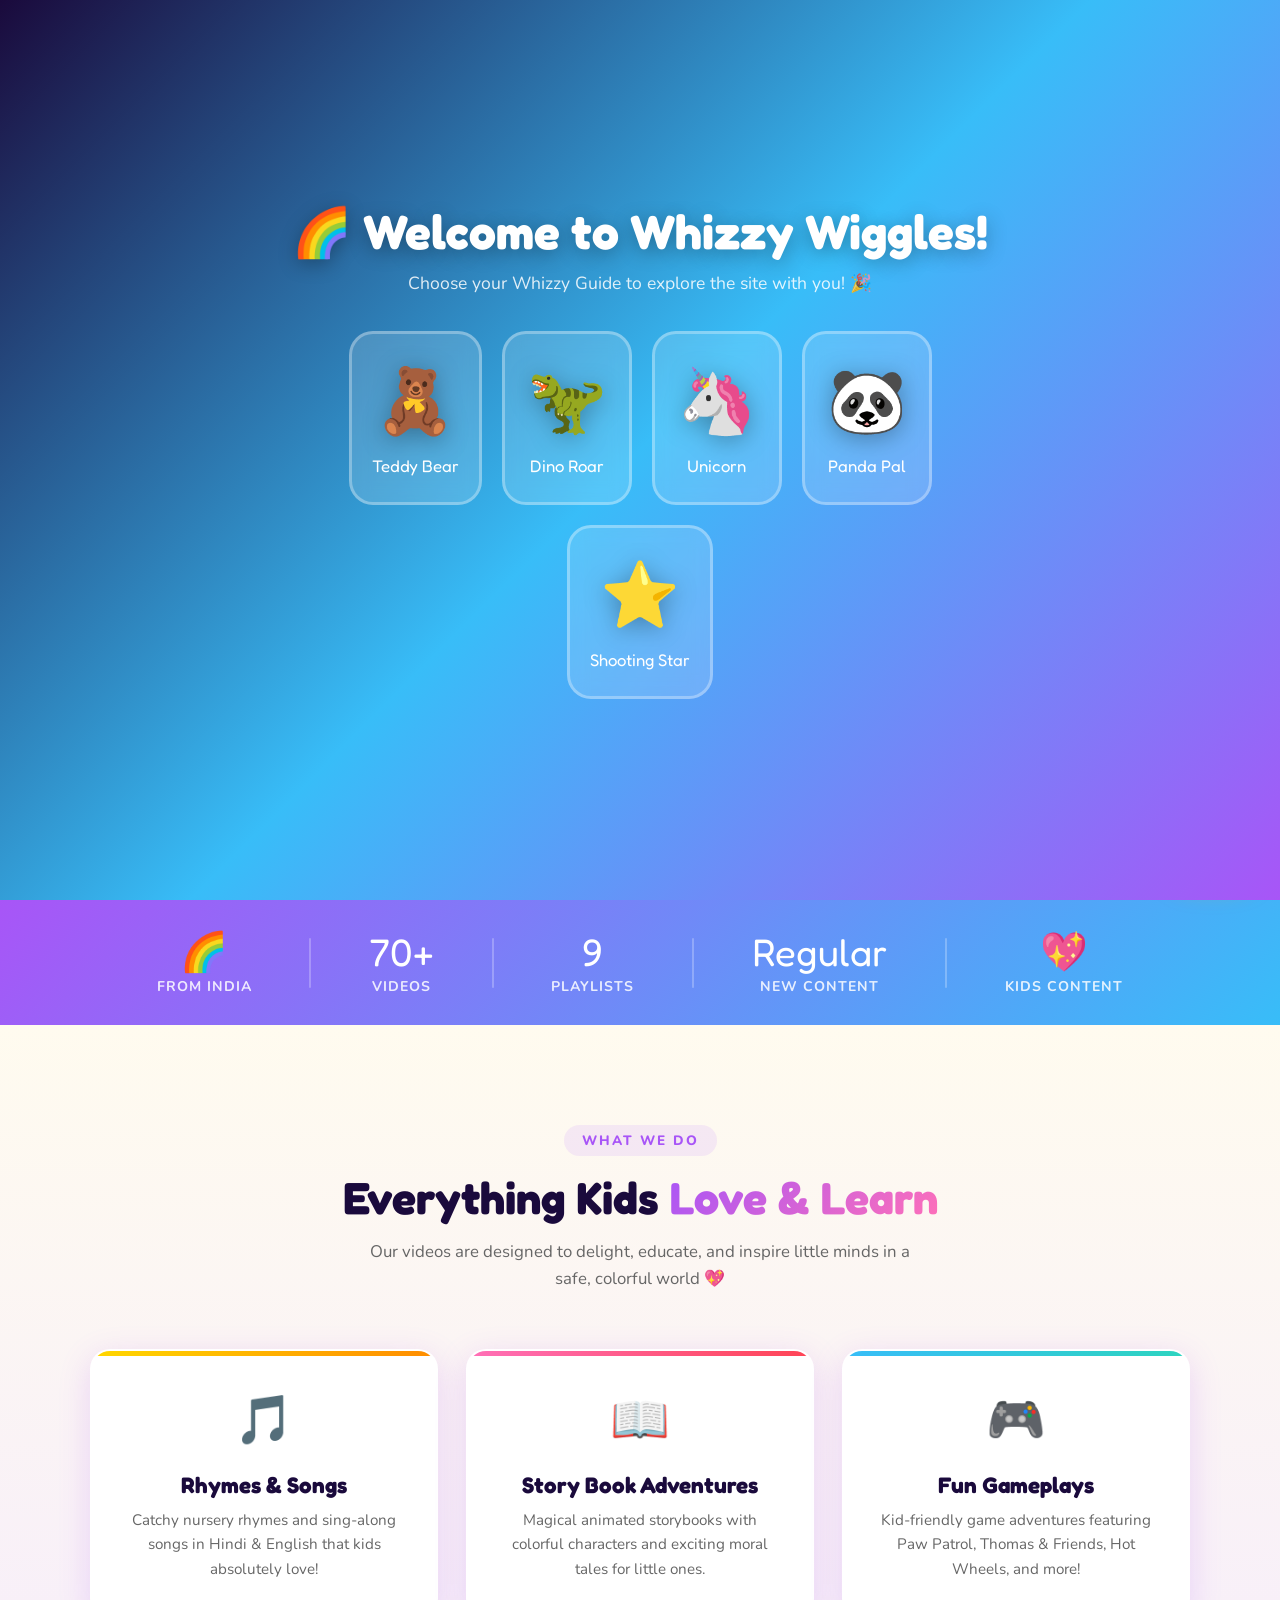
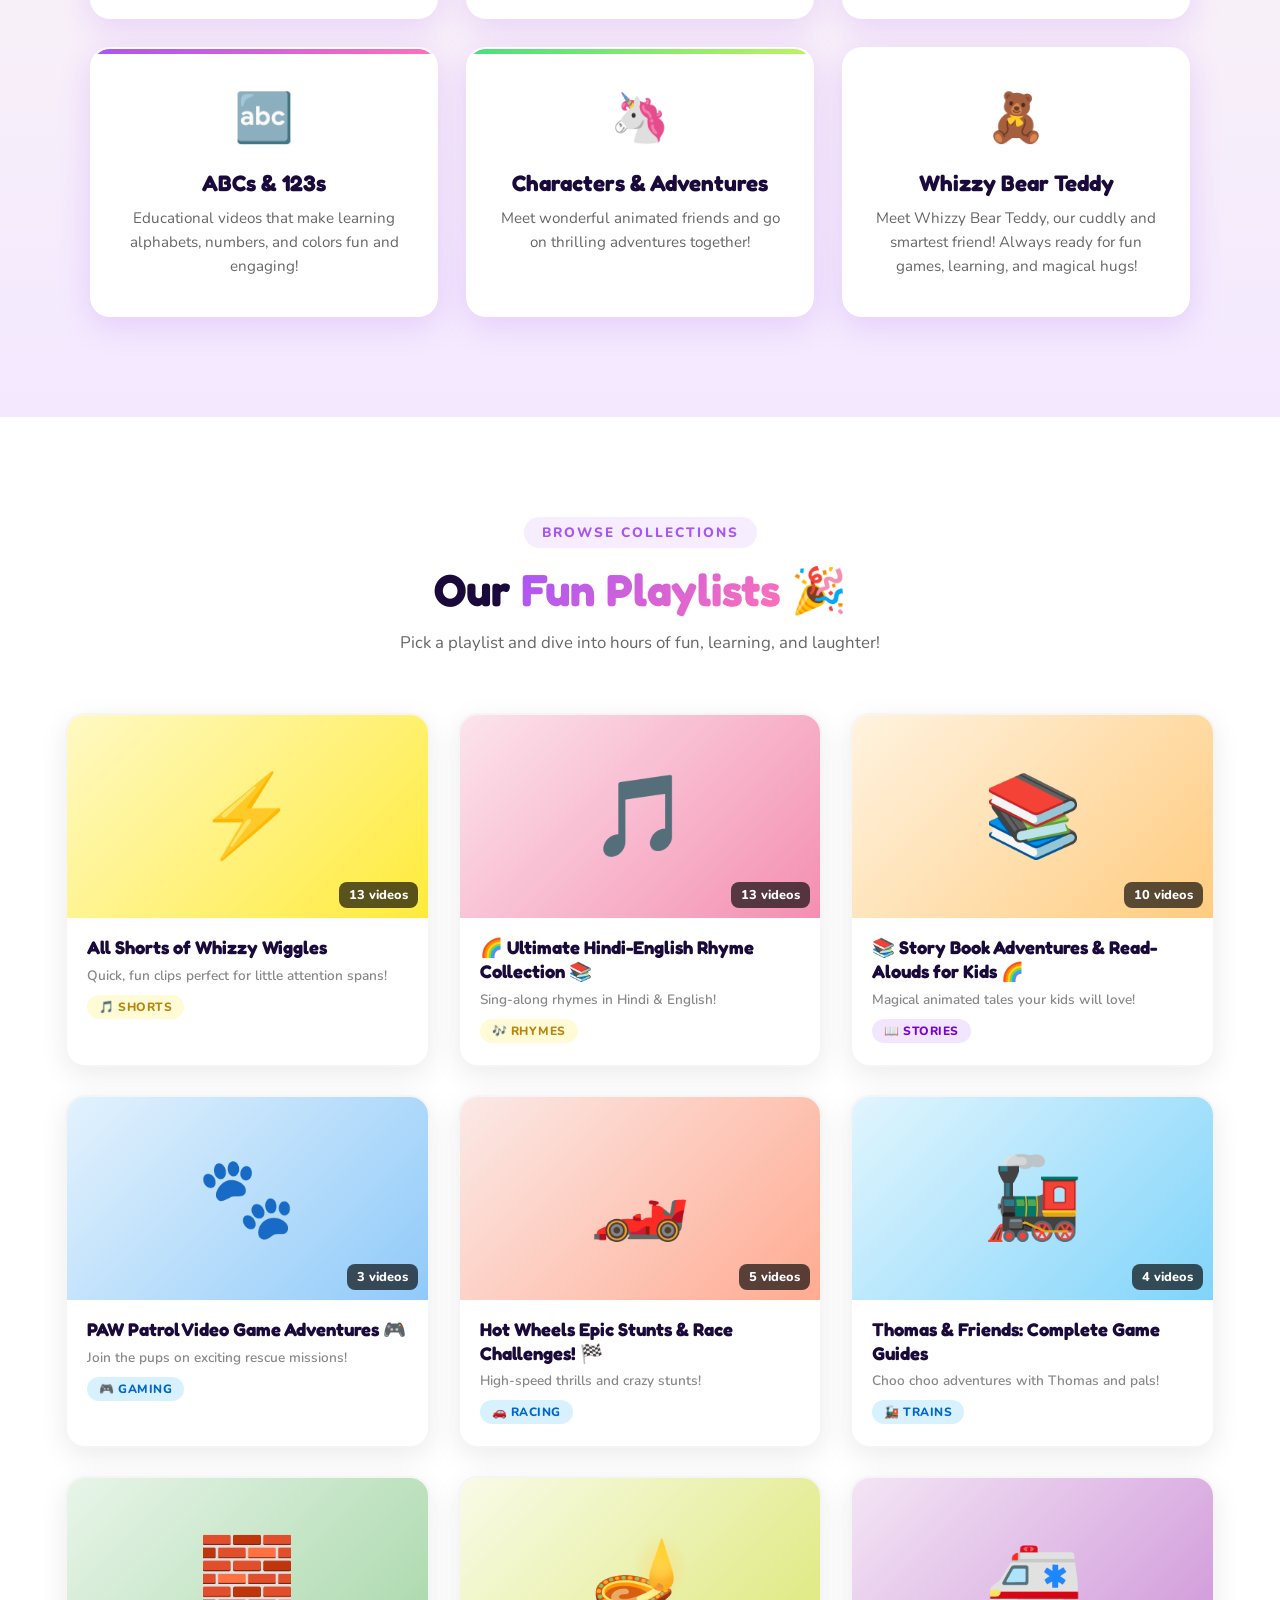
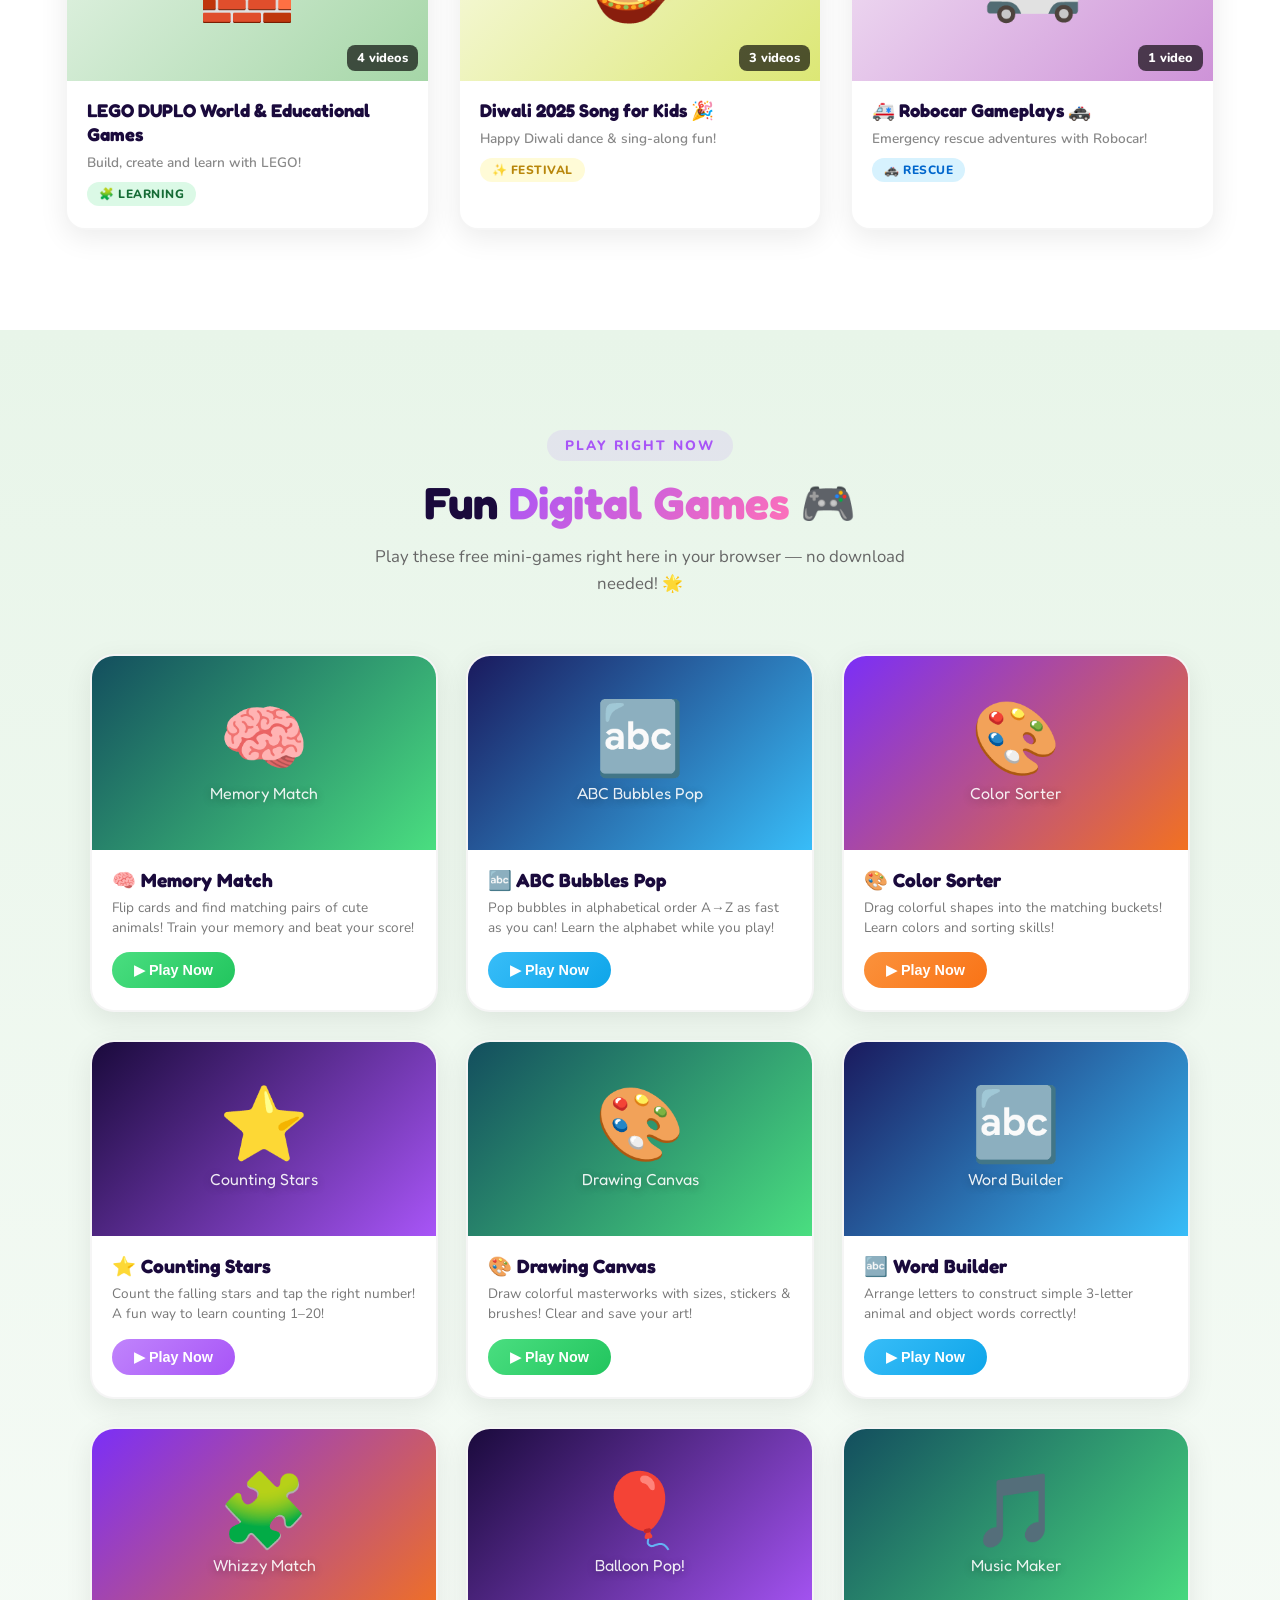
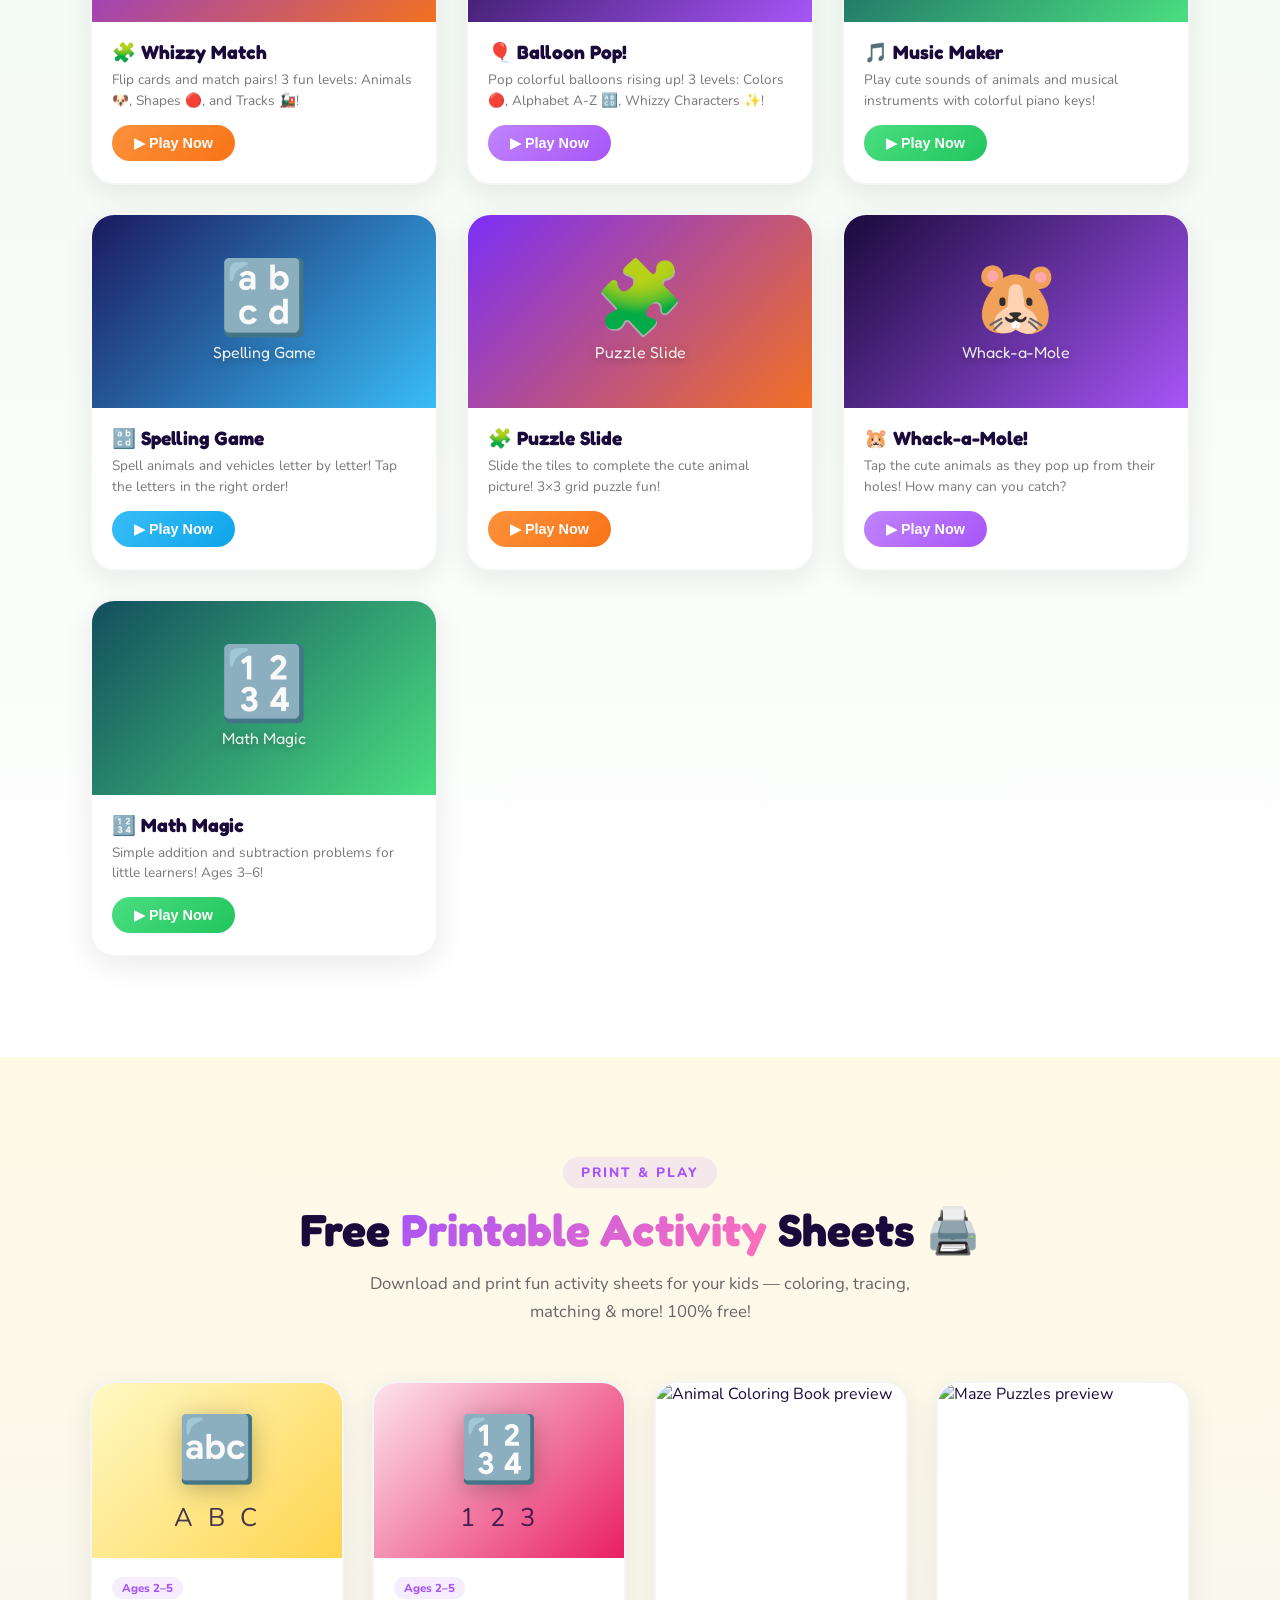
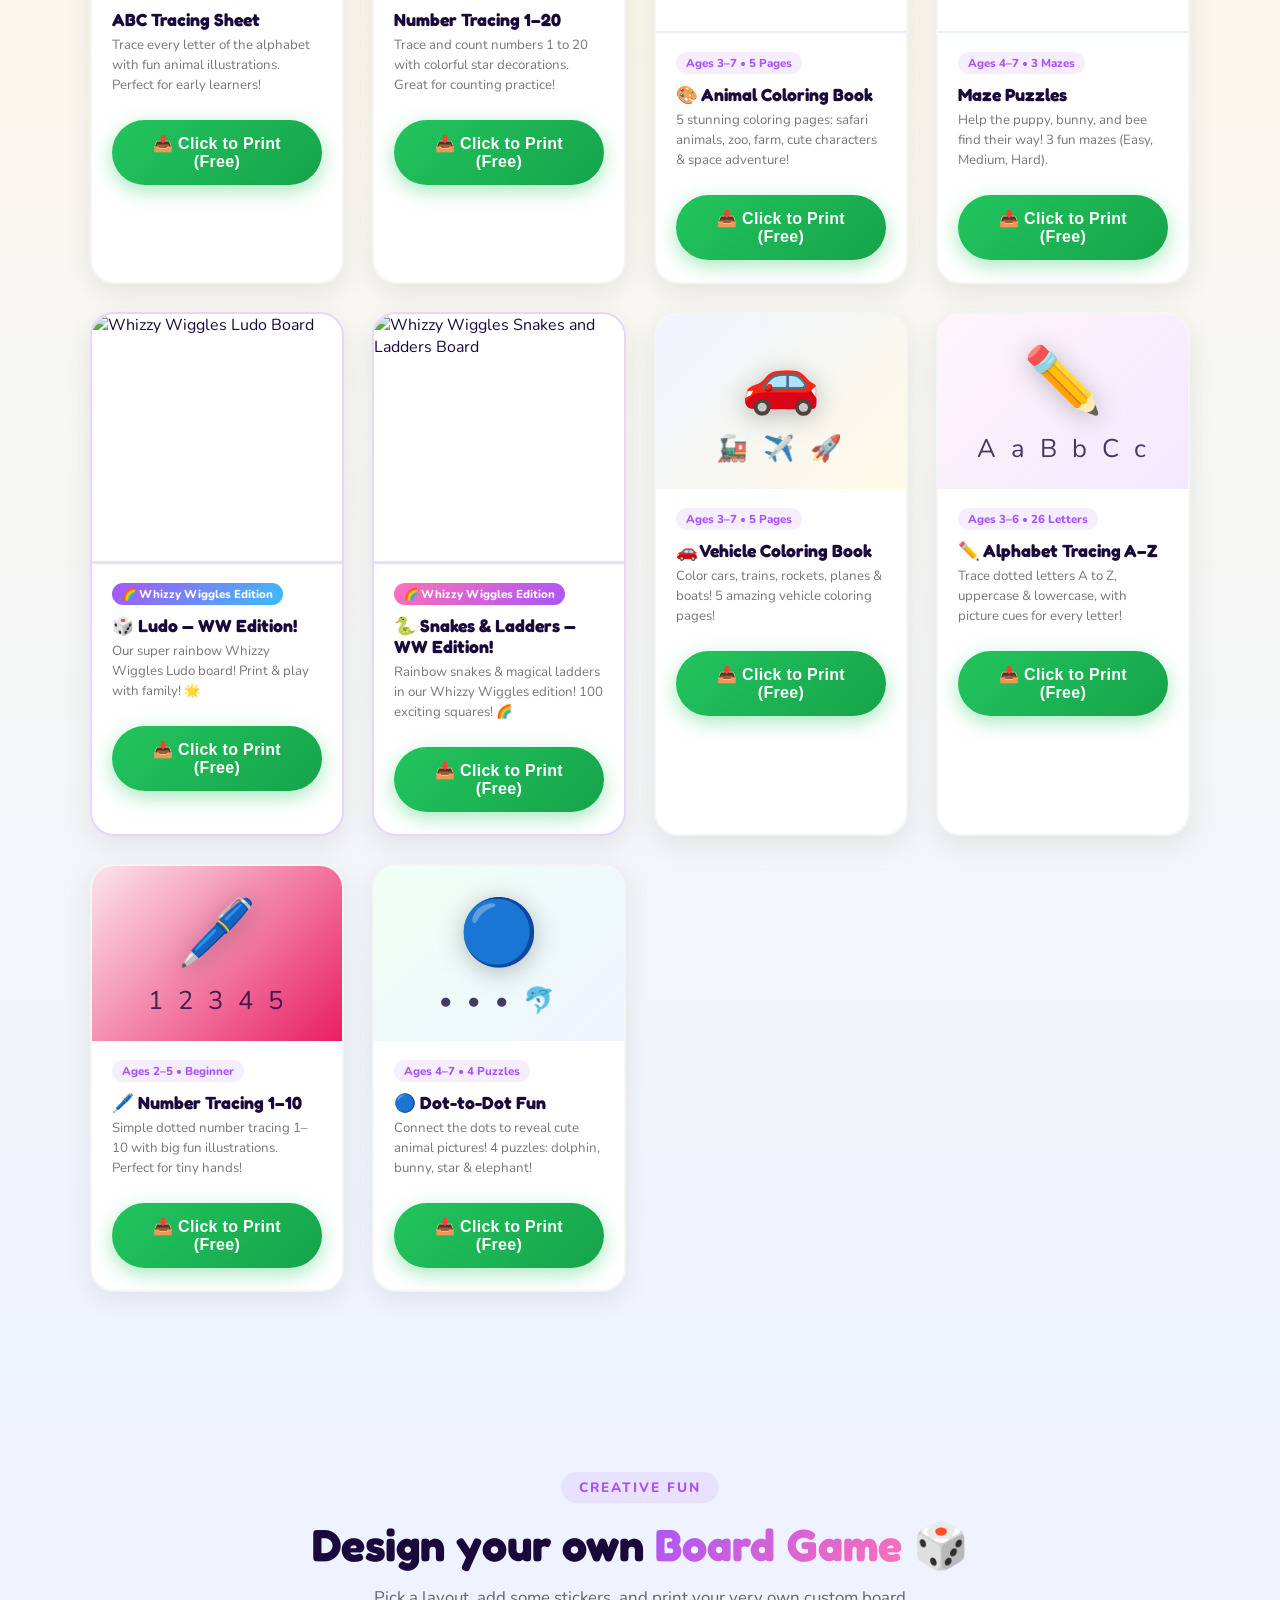
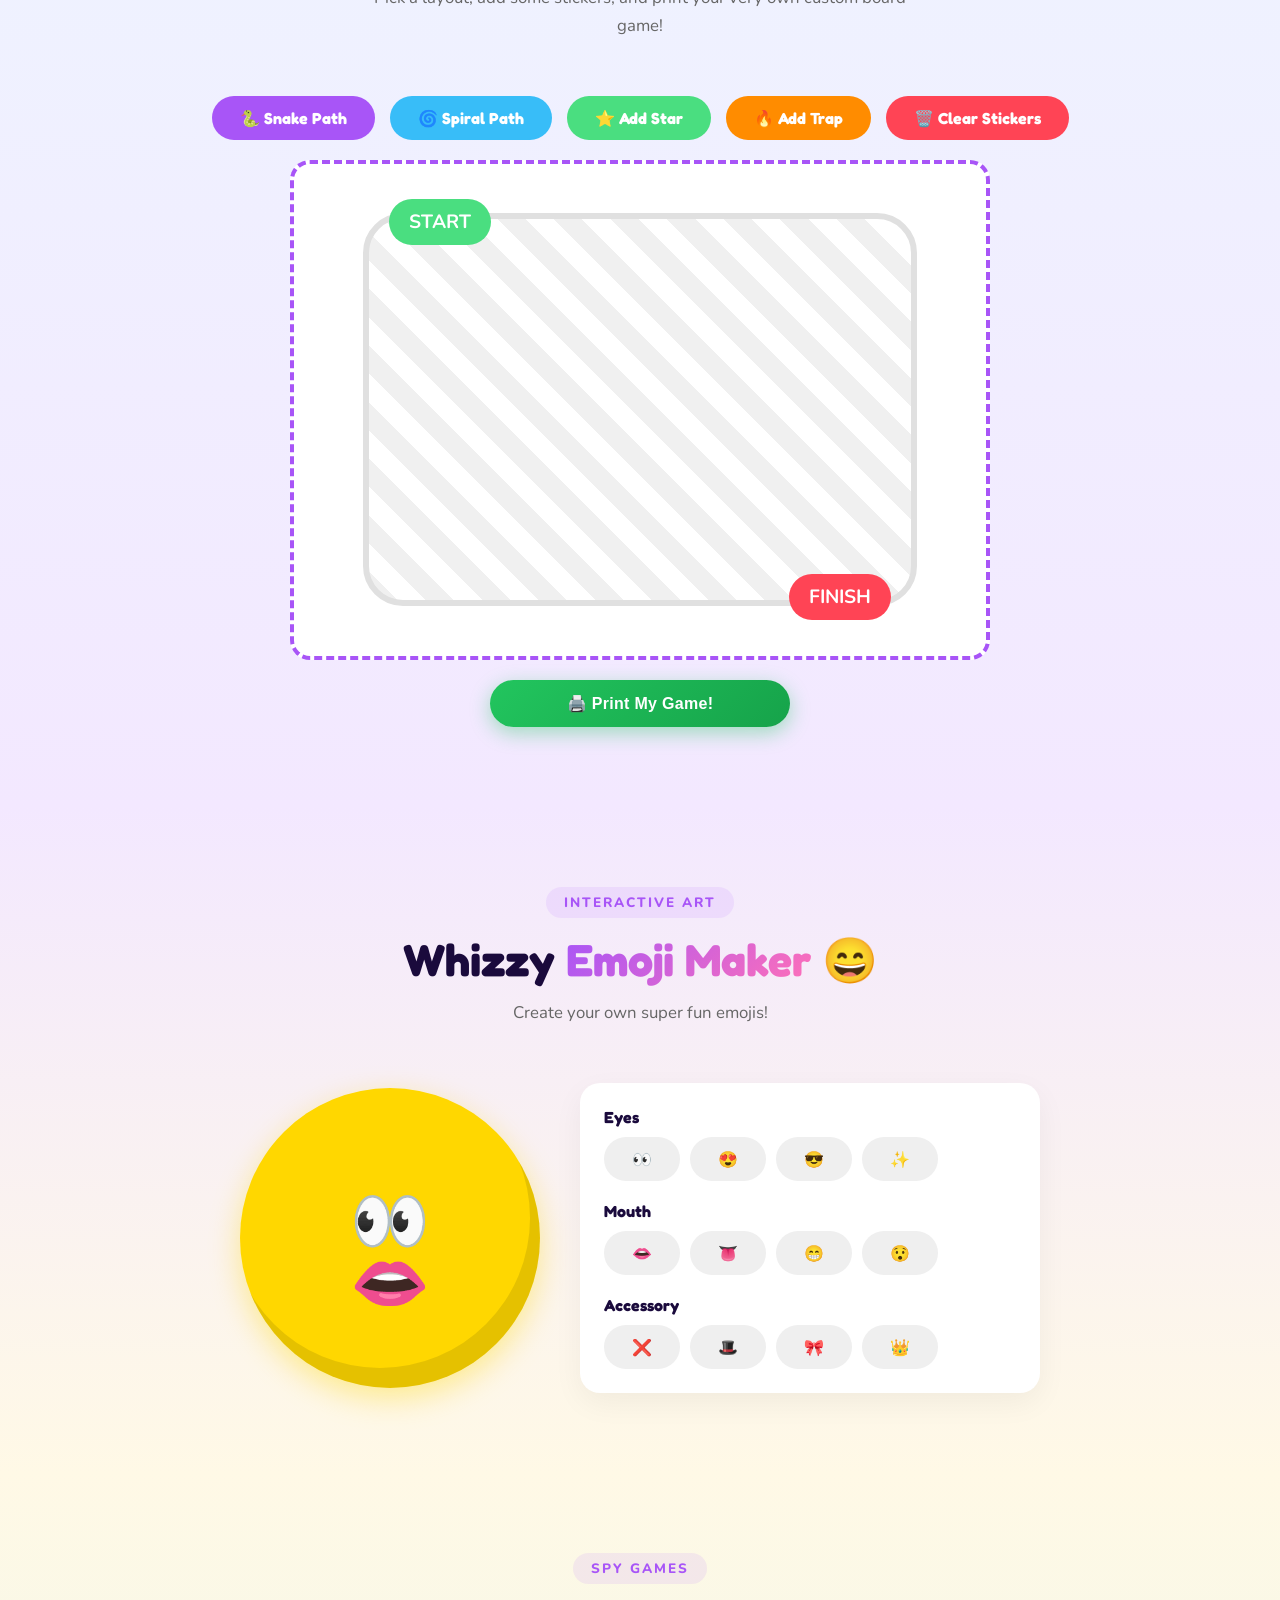
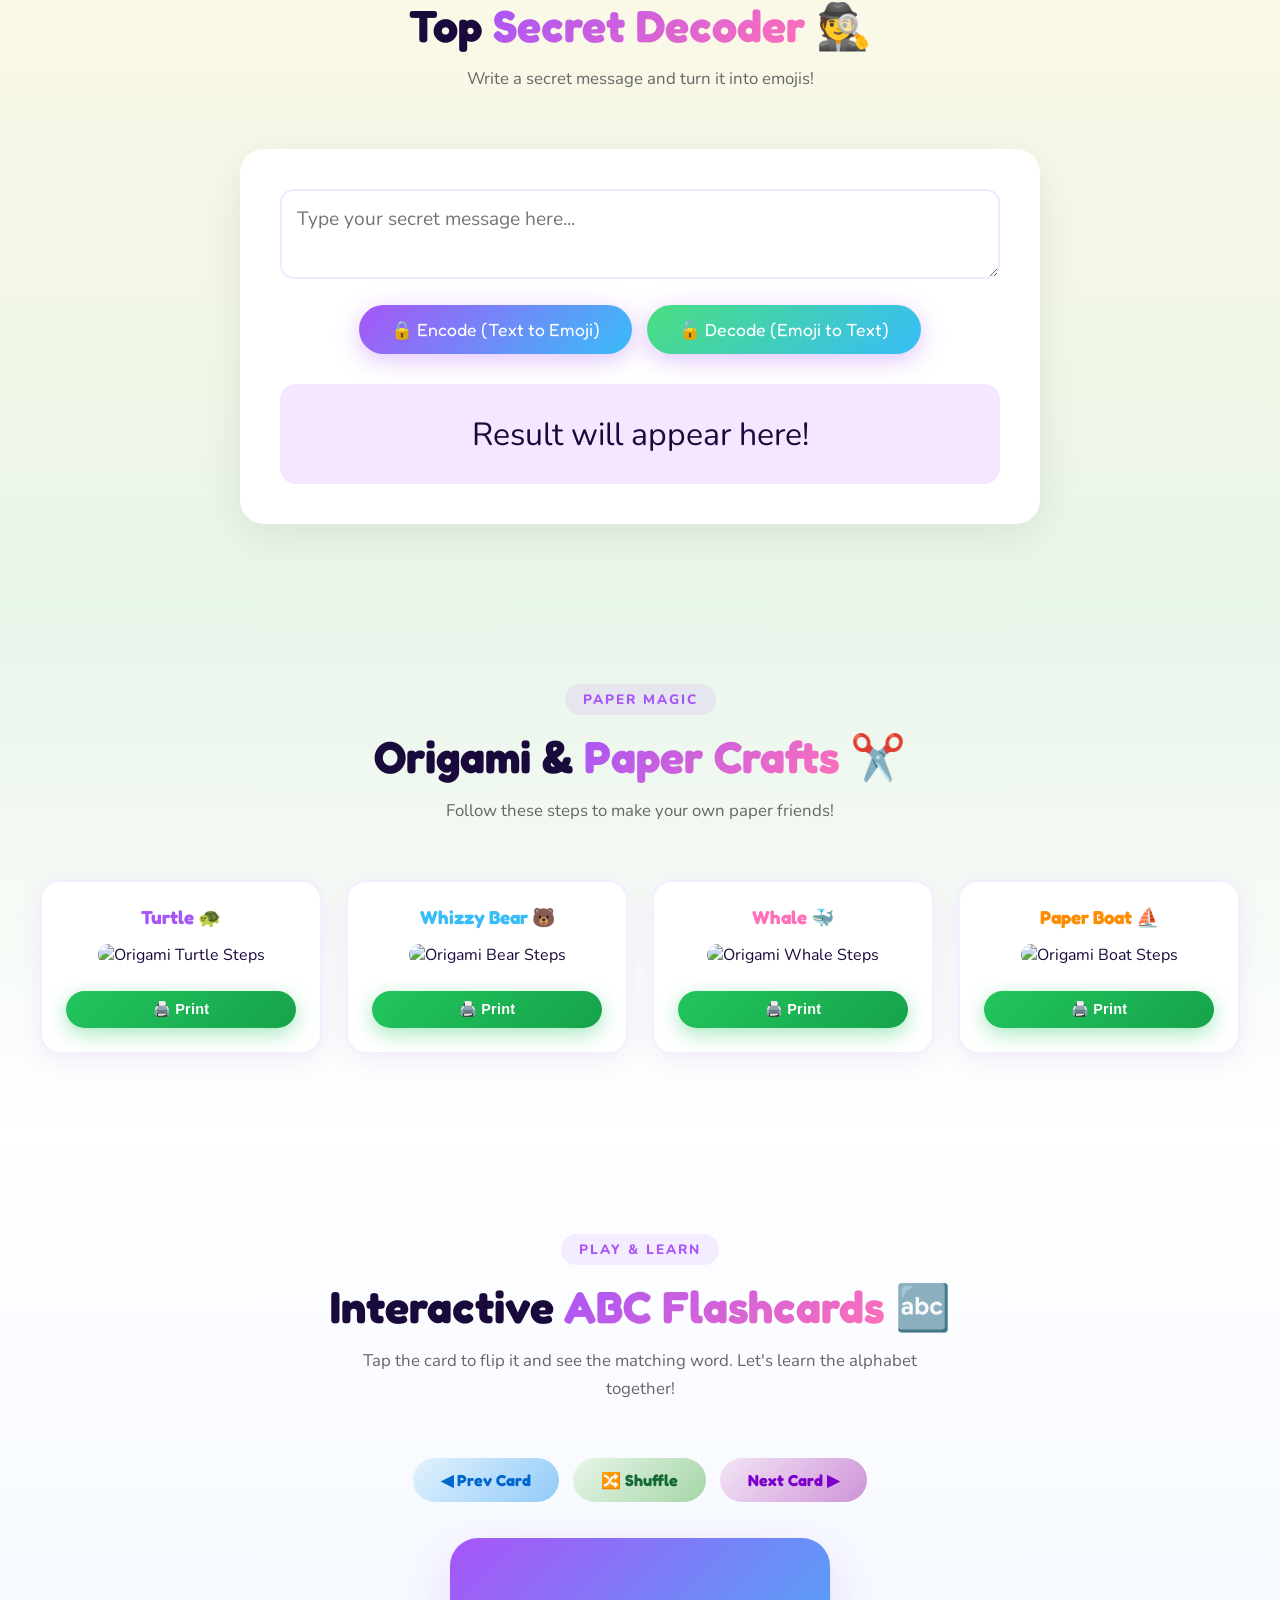
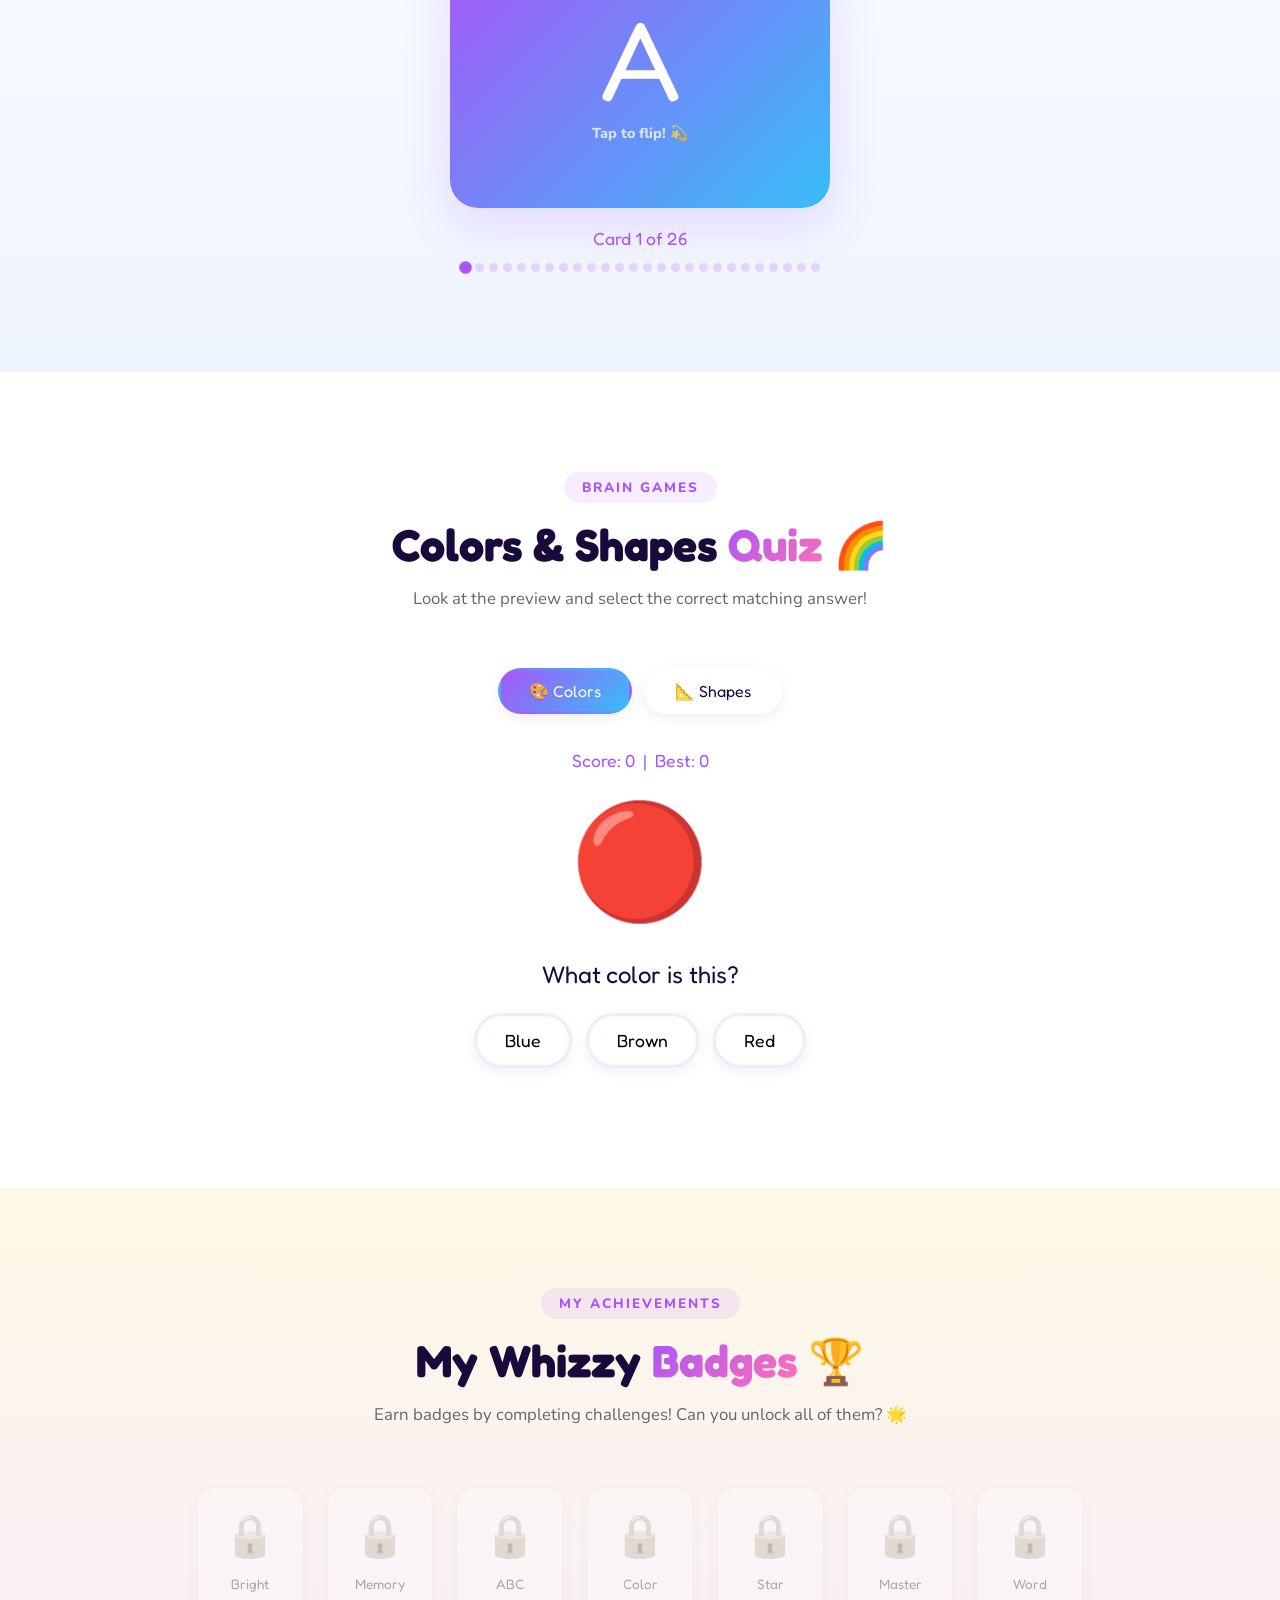
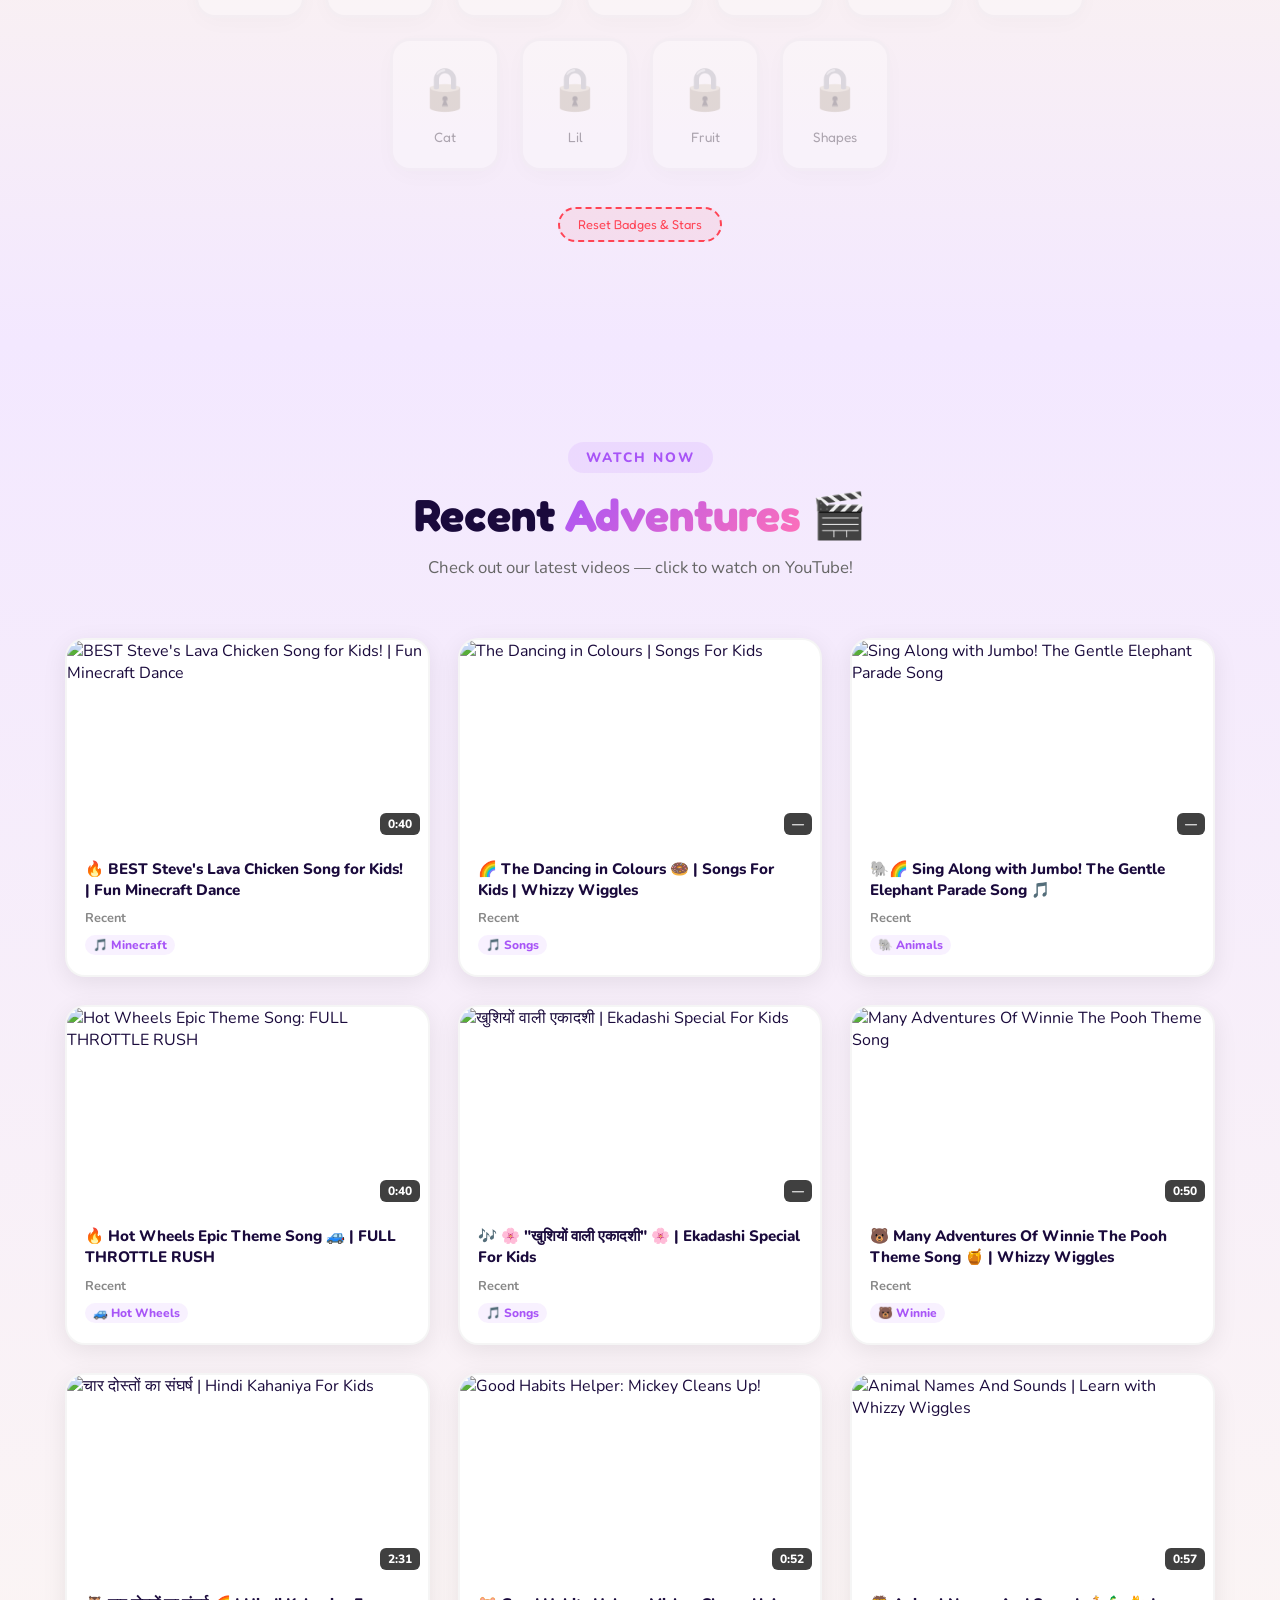
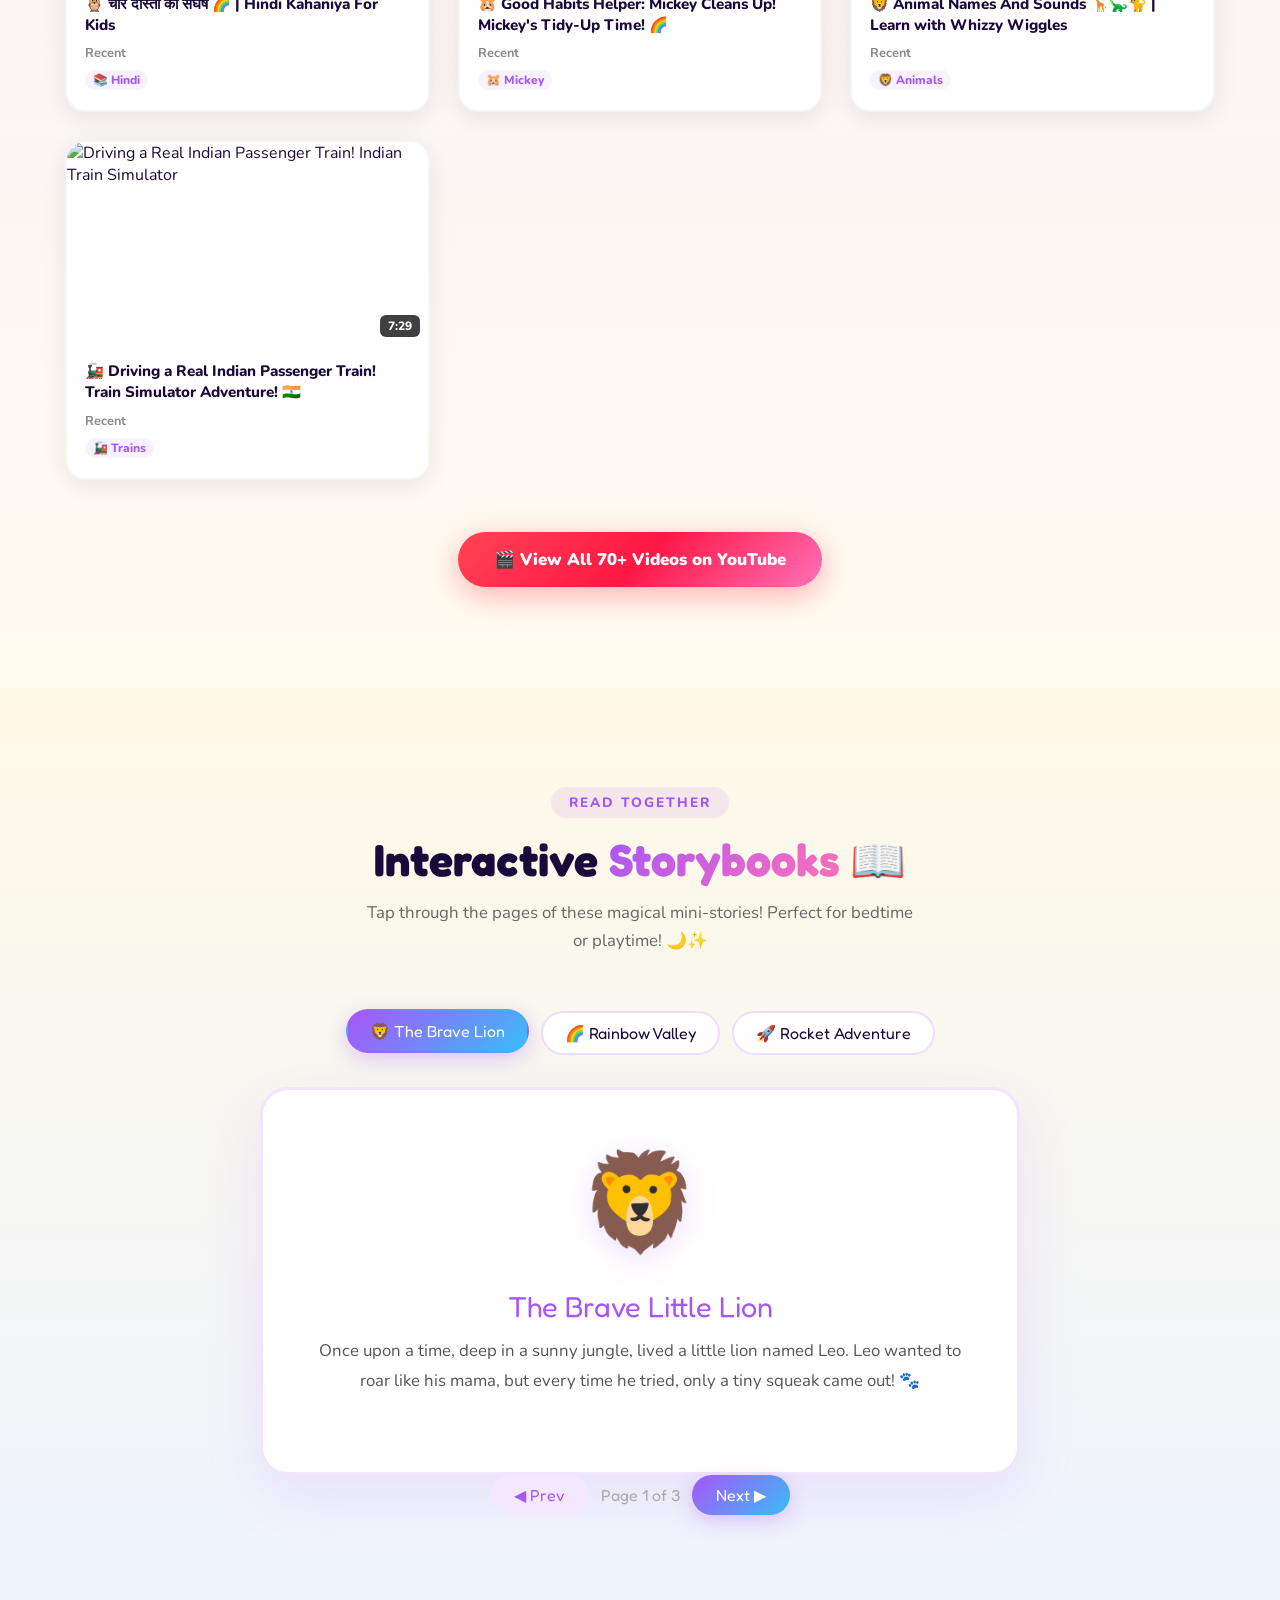
==== whizzywiggles (3).html @ b03b79b5 "Refactor code structure for improved readability and maintainability" ====
<!DOCTYPE html>
<html lang="en">

<head>
  <meta charset="UTF-8" />
  <meta name="viewport" content="width=device-width, initial-scale=1.0" />
  <title>Whizzy Wiggles 🌈 – The Happiest Place for Kids to Learn, Play & Imagine!</title>
  <meta name="description"
    content="Welcome to Whizzy Wiggles – fun rhymes, animated storybooks, ABC & 123s, and kids gameplays! Subscribe for fun kids content. The happiest place for toddlers to learn, play, and imagine!" />
  <link rel="preconnect" href="https://fonts.googleapis.com" />
  <link rel="preconnect" href="https://fonts.gstatic.com" crossorigin />
  <link href="https://fonts.googleapis.com/css2?family=Fredoka+One&family=Nunito:wght@400;600;700;800;900&display=swap"
    rel="stylesheet" />
  <style>
    /* ===== RESET & BASE ===== */
    *,
    *::before,
    *::after {
      box-sizing: border-box;
      margin: 0;
      padding: 0;
    }

    :root {
      --yellow: #FFD700;
      --orange: #FF8C00;
      --red: #FF4455;
      --pink: #FF70B8;
      --purple: #A855F7;
      --blue: #38BDF8;
      --teal: #2DD4BF;
      --green: #4ADE80;
      --lime: #BEF264;
      --bg: #FFFBEF;
      --dark: #1A0A3C;
      --card-bg: #FFFFFF;
      --shadow: rgba(168, 85, 247, 0.2);
      --radius: 20px;
    }

    /* ===== CUSTOM RAINBOW CURSORS ===== */
    html {
      scroll-behavior: smooth;
      cursor: url('images/rainbow-cursor.png') 0 0, auto;
    }

    a,
    button,
    [role="button"],
    .pointer,
    select,
    input[type="submit"],
    input[type="button"],
    .draw-color,
    .draw-size-btn,
    .draw-action-btn,
    .sq-option,
    .fc-btn,
    .flashcard-scene,
    .piano-key,
    .cs-item,
    .cs-bucket,
    .mem-card,
    .abc-bubble,
    #star-counter,
    .hamburger {
      cursor: url('images/rainbow-pointer.png') 16 0, pointer !important;
    }

    body {
      font-family: 'Nunito', sans-serif;
      background: var(--bg);
      color: var(--dark);
      overflow-x: hidden;
      cursor: url('images/rainbow-cursor.png') 0 0, auto;
    }

    /* ===== FLOATING SHAPES (background decoration) ===== */
    .floating-shapes {
      position: fixed;
      inset: 0;
      pointer-events: none;
      z-index: 0;
      overflow: hidden;
    }

    .shape {
      position: absolute;
      border-radius: 50%;
      opacity: 0.07;
      animation: floatBall linear infinite;
    }

    .shape:nth-child(1) {
      width: 120px;
      height: 120px;
      background: var(--purple);
      top: 10%;
      left: 5%;
      animation-duration: 18s;
      animation-delay: 0s;
    }

    .shape:nth-child(2) {
      width: 80px;
      height: 80px;
      background: var(--yellow);
      top: 30%;
      right: 8%;
      animation-duration: 14s;
      animation-delay: 2s;
    }

    .shape:nth-child(3) {
      width: 160px;
      height: 160px;
      background: var(--blue);
      top: 60%;
      left: 2%;
      animation-duration: 22s;
      animation-delay: 4s;
    }

    .shape:nth-child(4) {
      width: 60px;
      height: 60px;
      background: var(--pink);
      top: 80%;
      right: 5%;
      animation-duration: 16s;
      animation-delay: 1s;
    }

    .shape:nth-child(5) {
      width: 100px;
      height: 100px;
      background: var(--green);
      top: 50%;
      left: 50%;
      animation-duration: 20s;
      animation-delay: 3s;
    }

    .shape:nth-child(6) {
      width: 50px;
      height: 50px;
      background: var(--red);
      top: 15%;
      right: 25%;
      animation-duration: 12s;
      animation-delay: 5s;
    }

    @keyframes floatBall {
      0% {
        transform: translateY(0px) rotate(0deg);
      }

      50% {
        transform: translateY(-40px) rotate(180deg);
      }

      100% {
        transform: translateY(0px) rotate(360deg);
      }
    }

    /* ===== NAVBAR ===== */
    nav {
      position: fixed;
      top: 44px;
      left: 0;
      right: 0;
      z-index: 1000;
      display: flex;
      align-items: center;
      justify-content: space-between;
      padding: 14px 40px;
      background: rgba(255, 251, 239, 0.95);
      backdrop-filter: blur(20px);
      border-bottom: 2px solid rgba(168, 85, 247, 0.15);
      box-shadow: 0 4px 20px rgba(168, 85, 247, 0.08);
      transition: all 0.3s ease;
    }

    .nav-logo {
      display: flex;
      align-items: center;
      gap: 10px;
      text-decoration: none;
    }

    .nav-logo-icon {
      width: 48px;
      height: 48px;
      flex-shrink: 0;
      animation: pulse 2s ease-in-out infinite;
      filter: drop-shadow(0 4px 10px rgba(168, 85, 247, 0.4));
    }

    @keyframes pulse {

      0%,
      100% {
        transform: scale(1);
      }

      50% {
        transform: scale(1.08);
      }
    }

    .nav-logo-text {
      font-family: 'Fredoka One', cursive;
      font-size: 1.6rem;
      background: linear-gradient(135deg, var(--purple), var(--blue), var(--pink));
      -webkit-background-clip: text;
      -webkit-text-fill-color: transparent;
      background-clip: text;
    }

    .nav-links {
      display: flex;
      gap: 32px;
      list-style: none;
    }

    .nav-links a {
      text-decoration: none;
      font-weight: 700;
      font-size: 0.95rem;
      color: var(--dark);
      transition: color 0.2s;
      position: relative;
    }

    .nav-links a::after {
      content: '';
      position: absolute;
      bottom: -4px;
      left: 0;
      width: 0;
      height: 3px;
      border-radius: 99px;
      background: linear-gradient(90deg, var(--purple), var(--pink));
      transition: width 0.3s ease;
    }

    .nav-links a:hover::after {
      width: 100%;
    }

    .nav-links a:hover {
      color: var(--purple);
    }

    .nav-cta {
      background: linear-gradient(135deg, var(--red), var(--pink));
      color: #fff !important;
      padding: 10px 24px;
      border-radius: 50px;
      font-weight: 800 !important;
      box-shadow: 0 4px 18px rgba(255, 68, 85, 0.35);
      transition: transform 0.2s, box-shadow 0.2s !important;
    }

    .nav-cta::after {
      display: none !important;
    }

    .nav-cta:hover {
      transform: translateY(-2px) scale(1.04);
      box-shadow: 0 8px 28px rgba(255, 68, 85, 0.45) !important;
    }

    .site-topbar {
      position: fixed;
      top: 0;
      left: 0;
      right: 0;
      z-index: 1001;
      display: flex;
      justify-content: center;
      padding: 0 24px;
      min-height: 44px;
      background: rgba(255, 255, 255, 0.94);
      backdrop-filter: blur(18px);
      border-bottom: 1px solid rgba(168, 85, 247, 0.12);
      box-shadow: 0 3px 18px rgba(168, 85, 247, 0.08);
    }

    .topbar-inner {
      width: min(1200px, 100%);
      display: flex;
      align-items: center;
      justify-content: space-between;
      gap: 12px;
      flex-wrap: wrap;
    }

    .topbar-note {
      display: inline-flex;
      align-items: center;
      gap: 10px;
      font-size: 0.95rem;
      font-weight: 800;
      color: var(--dark);
    }

    .topbar-link {
      display: inline-flex;
      align-items: center;
      padding: 8px 14px;
      border-radius: 999px;
      font-size: 0.88rem;
      font-weight: 800;
      color: var(--purple);
      text-decoration: none;
      background: rgba(168, 85, 247, 0.1);
      transition: transform 0.2s ease, background 0.2s ease;
    }

    .topbar-link:hover {
      transform: translateY(-1px);
      background: rgba(168, 85, 247, 0.18);
    }

    /* ===== HERO ===== */
    .hero {
      position: relative;
      min-height: 100vh;
      display: flex;
      align-items: center;
      overflow: hidden;
      padding-top: 140px;
    }

    .hero-bg {
      position: absolute;
      inset: 0;
      background: linear-gradient(160deg,
          #FFF9E6 0%,
          #EEF4FF 30%,
          #F3E8FF 60%,
          #FFF0FB 100%);
      z-index: 1;
    }

    /* hero-rainbow removed */

    .hero-content {
      position: relative;
      z-index: 2;
      max-width: 1200px;
      margin: 0 auto;
      padding: 60px 40px;
      display: grid;
      grid-template-columns: 1fr 1fr;
      gap: 60px;
      align-items: center;
    }

    .hero-badge {
      display: inline-flex;
      align-items: center;
      gap: 8px;
      background: linear-gradient(135deg, rgba(255, 215, 0, 0.2), rgba(255, 140, 0, 0.15));
      border: 2px solid rgba(255, 165, 0, 0.3);
      border-radius: 50px;
      padding: 8px 18px;
      font-size: 0.85rem;
      font-weight: 800;
      color: var(--orange);
      margin-bottom: 22px;
      animation: fadeSlideDown 0.7s ease both;
    }

    .hero-badge .dot {
      width: 8px;
      height: 8px;
      background: var(--orange);
      border-radius: 50%;
      animation: blink 1.2s ease-in-out infinite;
    }

    @keyframes blink {

      0%,
      100% {
        opacity: 1;
      }

      50% {
        opacity: 0.3;
      }
    }

    .hero-title {
      font-family: 'Fredoka One', cursive;
      font-size: clamp(3rem, 5vw, 5rem);
      line-height: 1.05;
      margin-bottom: 20px;
      animation: fadeSlideDown 0.8s 0.1s ease both;
    }

    .hero-title span.color-1 {
      color: var(--red);
    }

    .hero-title span.color-2 {
      color: var(--purple);
    }

    .hero-title span.color-3 {
      color: var(--blue);
    }

    .hero-title span.color-4 {
      color: var(--green);
    }

    .hero-tagline {
      font-size: 1.2rem;
      font-weight: 700;
      color: var(--purple);
      margin-bottom: 16px;
      animation: fadeSlideDown 0.85s 0.2s ease both;
    }

    .hero-desc {
      font-size: 1.05rem;
      line-height: 1.7;
      color: #555;
      margin-bottom: 36px;
      animation: fadeSlideDown 0.9s 0.3s ease both;
    }

    .hero-features {
      display: flex;
      flex-wrap: wrap;
      gap: 10px;
      margin-bottom: 36px;
      animation: fadeSlideDown 0.95s 0.4s ease both;
    }

    .hero-feature-tag {
      background: white;
      border: 2px solid;
      border-radius: 50px;
      padding: 6px 16px;
      font-size: 0.88rem;
      font-weight: 800;
      display: flex;
      align-items: center;
      gap: 6px;
      box-shadow: 0 4px 12px rgba(0, 0, 0, 0.07);
      transition: transform 0.2s;
    }

    .hero-feature-tag:hover {
      transform: scale(1.05) rotate(-2deg);
    }

    .tag-1 {
      border-color: var(--yellow);
      color: var(--orange);
    }

    .tag-2 {
      border-color: var(--pink);
      color: var(--pink);
    }

    .tag-3 {
      border-color: var(--blue);
      color: var(--blue);
    }

    .tag-4 {
      border-color: var(--green);
      color: var(--green);
    }

    .tag-5 {
      border-color: var(--purple);
      color: var(--purple);
    }

    .hero-buttons {
      display: flex;
      gap: 16px;
      flex-wrap: wrap;
      animation: fadeSlideDown 1s 0.5s ease both;
    }

    .btn-primary {
      display: inline-flex;
      align-items: center;
      gap: 10px;
      background: linear-gradient(135deg, var(--red) 0%, #FF1744 50%, var(--pink) 100%);
      color: white;
      text-decoration: none;
      padding: 16px 36px;
      border-radius: 50px;
      font-weight: 900;
      font-size: 1.05rem;
      box-shadow: 0 8px 30px rgba(255, 68, 85, 0.4);
      transition: all 0.3s ease;
      position: relative;
      overflow: hidden;
    }

    .btn-primary:hover {
      transform: translateY(-4px) scale(1.03);
      box-shadow: 0 14px 40px rgba(255, 68, 85, 0.5);
    }

    .btn-secondary {
      display: inline-flex;
      align-items: center;
      gap: 10px;
      background: white;
      color: var(--purple);
      text-decoration: none;
      padding: 16px 32px;
      border-radius: 50px;
      font-weight: 900;
      font-size: 1.05rem;
      border: 3px solid rgba(168, 85, 247, 0.3);
      box-shadow: 0 4px 20px rgba(168, 85, 247, 0.15);
      transition: all 0.3s ease;
    }

    .btn-secondary:hover {
      border-color: var(--purple);
      background: rgba(168, 85, 247, 0.06);
      transform: translateY(-4px);
      box-shadow: 0 10px 30px rgba(168, 85, 247, 0.25);
    }

    .hero-visual {
      position: relative;
      animation: fadeSlideRight 1s 0.3s ease both;
    }

    .hero-img-wrapper {
      position: relative;
      border-radius: 30px;
      overflow: hidden;
      box-shadow: 0 30px 80px rgba(168, 85, 247, 0.25), 0 0 0 6px rgba(255, 255, 255, 0.8);
    }

    .hero-img-wrapper img {
      width: 100%;
      height: auto;
      display: block;
    }

    .hero-img-badge {
      position: absolute;
      background: white;
      border-radius: 16px;
      padding: 10px 16px;
      box-shadow: 0 8px 28px rgba(0, 0, 0, 0.12);
      font-weight: 800;
      display: flex;
      align-items: center;
      gap: 8px;
      font-size: 0.9rem;
      animation: floatBadge 3s ease-in-out infinite;
    }

    @keyframes floatBadge {

      0%,
      100% {
        transform: translateY(0);
      }

      50% {
        transform: translateY(-8px);
      }
    }

    .badge-subs {
      top: 20px;
      right: -20px;
      color: var(--red);
    }

    .badge-vids {
      bottom: 20px;
      left: -20px;
      color: var(--blue);
    }

    .badge-daily {
      top: 50%;
      right: -30px;
      color: var(--green);
      animation-delay: 1s;
    }

    .badge-icon {
      font-size: 1.4rem;
    }

    @keyframes fadeSlideDown {
      from {
        opacity: 0;
        transform: translateY(-30px);
      }

      to {
        opacity: 1;
        transform: translateY(0);
      }
    }

    @keyframes fadeSlideRight {
      from {
        opacity: 0;
        transform: translateX(40px);
      }

      to {
        opacity: 1;
        transform: translateX(0);
      }
    }

    /* ===== STATS BAR ===== */
    .stats-bar {
      position: relative;
      z-index: 2;
      background: linear-gradient(135deg, var(--purple), var(--blue));
      padding: 28px 40px;
    }

    .stats-inner {
      max-width: 1000px;
      margin: 0 auto;
      display: flex;
      justify-content: space-around;
      align-items: center;
      flex-wrap: wrap;
      gap: 24px;
    }

    .stat-item {
      text-align: center;
      color: white;
    }

    .stat-num {
      font-family: 'Fredoka One', cursive;
      font-size: 2.4rem;
      display: block;
    }

    .stat-label {
      font-size: 0.88rem;
      font-weight: 700;
      opacity: 0.85;
      text-transform: uppercase;
      letter-spacing: 1px;
    }

    .stat-divider {
      width: 2px;
      height: 50px;
      background: rgba(255, 255, 255, 0.25);
      border-radius: 99px;
    }

    /* ===== SECTION SHARED ===== */
    section {
      position: relative;
      z-index: 2;
    }

    .section-header {
      text-align: center;
      margin-bottom: 56px;
    }

    .section-eyebrow {
      display: inline-block;
      font-size: 0.85rem;
      font-weight: 800;
      text-transform: uppercase;
      letter-spacing: 2px;
      color: var(--purple);
      background: rgba(168, 85, 247, 0.1);
      padding: 6px 18px;
      border-radius: 50px;
      margin-bottom: 16px;
    }

    .section-title {
      font-family: 'Fredoka One', cursive;
      font-size: clamp(2rem, 3.5vw, 3rem);
      line-height: 1.15;
    }

    .section-title em {
      font-style: normal;
      background: linear-gradient(135deg, var(--purple), var(--pink));
      -webkit-background-clip: text;
      -webkit-text-fill-color: transparent;
      background-clip: text;
    }

    .section-subtitle {
      font-size: 1.05rem;
      color: #666;
      max-width: 560px;
      margin: 14px auto 0;
      line-height: 1.65;
    }

    /* ===== ABOUT ===== */
    #about {
      padding: 100px 40px;
      background: linear-gradient(180deg, var(--bg) 0%, #F3E8FF 100%);
    }

    .about-grid {
      max-width: 1100px;
      margin: 0 auto;
      display: grid;
      grid-template-columns: repeat(auto-fit, minmax(260px, 1fr));
      gap: 28px;
    }

    .about-card {
      background: white;
      border-radius: var(--radius);
      padding: 36px 30px;
      text-align: center;
      box-shadow: 0 8px 32px var(--shadow);
      border: 2px solid transparent;
      transition: all 0.3s ease;
      position: relative;
      overflow: hidden;
    }

    .about-card::before {
      content: '';
      position: absolute;
      top: 0;
      left: 0;
      right: 0;
      height: 5px;
      border-radius: 99px 99px 0 0;
    }

    .about-card:nth-child(1)::before {
      background: linear-gradient(90deg, var(--yellow), var(--orange));
    }

    .about-card:nth-child(2)::before {
      background: linear-gradient(90deg, var(--pink), var(--red));
    }

    .about-card:nth-child(3)::before {
      background: linear-gradient(90deg, var(--blue), var(--teal));
    }

    .about-card:nth-child(4)::before {
      background: linear-gradient(90deg, var(--purple), var(--pink));
    }

    .about-card:nth-child(5)::before {
      background: linear-gradient(90deg, var(--green), var(--lime));
    }

    .about-card:hover {
      transform: translateY(-8px);
      border-color: rgba(168, 85, 247, 0.2);
      box-shadow: 0 20px 50px rgba(168, 85, 247, 0.18);
    }

    .about-icon {
      font-size: 3rem;
      margin-bottom: 18px;
      display: inline-block;
      animation: wiggle 3s ease-in-out infinite;
    }

    @keyframes wiggle {

      0%,
      100% {
        transform: rotate(-5deg) scale(1);
      }

      50% {
        transform: rotate(5deg) scale(1.1);
      }
    }

    .about-card:nth-child(even) .about-icon {
      animation-delay: 1s;
    }

    .about-card h3 {
      font-family: 'Fredoka One', cursive;
      font-size: 1.4rem;
      margin-bottom: 10px;
      color: var(--dark);
    }

    .about-card p {
      font-size: 0.95rem;
      color: #666;
      line-height: 1.6;
    }

    /* ===== PLAYLISTS ===== */
    #playlists {
      padding: 100px 40px;
      background: white;
    }

    .playlists-grid {
      max-width: 1150px;
      margin: 0 auto;
      display: grid;
      grid-template-columns: repeat(auto-fill, minmax(300px, 1fr));
      gap: 28px;
    }

    .playlist-card {
      border-radius: var(--radius);
      overflow: hidden;
      box-shadow: 0 8px 28px rgba(0, 0, 0, 0.08);
      transition: all 0.35s ease;
      background: var(--card-bg);
      border: 2px solid rgba(0, 0, 0, 0.04);
      text-decoration: none;
      color: inherit;
      display: block;
    }

    .playlist-card:hover {
      transform: translateY(-10px);
      box-shadow: 0 24px 60px rgba(168, 85, 247, 0.22);
      border-color: rgba(168, 85, 247, 0.2);
    }

    .playlist-thumb {
      position: relative;
      padding-top: 56.25%;
      overflow: hidden;
    }

    .playlist-thumb-bg {
      position: absolute;
      inset: 0;
      display: flex;
      align-items: center;
      justify-content: center;
      font-size: 5rem;
      transition: transform 0.4s ease;
    }

    .playlist-card:hover .playlist-thumb-bg {
      transform: scale(1.1);
    }

    .playlist-count {
      position: absolute;
      bottom: 10px;
      right: 10px;
      background: rgba(0, 0, 0, 0.65);
      color: white;
      padding: 4px 10px;
      border-radius: 8px;
      font-size: 0.8rem;
      font-weight: 800;
    }

    .playlist-info {
      padding: 18px 20px 22px;
    }

    .playlist-info h3 {
      font-family: 'Fredoka One', cursive;
      font-size: 1.15rem;
      margin-bottom: 6px;
      color: var(--dark);
      line-height: 1.3;
    }

    .playlist-info p {
      font-size: 0.85rem;
      color: #888;
      font-weight: 600;
    }

    .playlist-tag {
      display: inline-block;
      margin-top: 10px;
      font-size: 0.75rem;
      font-weight: 800;
      padding: 4px 12px;
      border-radius: 50px;
      text-transform: uppercase;
      letter-spacing: 0.5px;
    }

    .pg-1 {
      background: linear-gradient(135deg, #FFF9C4, #FFEB3B);
    }

    .pg-2 {
      background: linear-gradient(135deg, #FCE4EC, #F48FB1);
    }

    .pg-3 {
      background: linear-gradient(135deg, #E3F2FD, #90CAF9);
    }

    .pg-4 {
      background: linear-gradient(135deg, #E8F5E9, #A5D6A7);
    }

    .pg-5 {
      background: linear-gradient(135deg, #F3E5F5, #CE93D8);
    }

    .pg-6 {
      background: linear-gradient(135deg, #FBE9E7, #FFAB91);
    }

    .pg-7 {
      background: linear-gradient(135deg, #E1F5FE, #81D4FA);
    }

    .pg-8 {
      background: linear-gradient(135deg, #F9FBE7, #DCE775);
    }

    .pg-9 {
      background: linear-gradient(135deg, #FFF3E0, #FFCC80);
    }

    .pt-music {
      background: rgba(255, 235, 59, 0.2);
      color: #B8860B;
    }

    .pt-gaming {
      background: rgba(56, 189, 248, 0.2);
      color: #0066CC;
    }

    .pt-stories {
      background: rgba(168, 85, 247, 0.15);
      color: #7B00CC;
    }

    .pt-learning {
      background: rgba(74, 222, 128, 0.2);
      color: #156B35;
    }

    /* ===== FEATURED VIDEOS ===== */
    #videos {
      padding: 100px 40px;
      background: linear-gradient(180deg, #F3E8FF 0%, var(--bg) 100%);
    }

    .videos-grid {
      max-width: 1150px;
      margin: 0 auto;
      display: grid;
      grid-template-columns: repeat(auto-fill, minmax(280px, 1fr));
      gap: 28px;
    }

    .video-card {
      background: white;
      border-radius: var(--radius);
      overflow: hidden;
      box-shadow: 0 6px 24px rgba(0, 0, 0, 0.08);
      transition: all 0.35s ease;
      text-decoration: none;
      color: inherit;
      display: block;
      border: 2px solid rgba(0, 0, 0, 0.04);
    }

    .video-card:hover {
      transform: translateY(-10px);
      box-shadow: 0 24px 60px rgba(168, 85, 247, 0.2);
      border-color: rgba(168, 85, 247, 0.2);
    }

    .video-thumb {
      position: relative;
      padding-top: 56.25%;
      overflow: hidden;
    }

    .video-thumb-bg {
      position: absolute;
      inset: 0;
      display: flex;
      align-items: center;
      justify-content: center;
      font-size: 4rem;
      transition: transform 0.4s ease;
    }

    .video-thumb-img {
      position: absolute;
      inset: 0;
      width: 100%;
      height: 100%;
      object-fit: cover;
      transition: transform 0.4s ease;
    }

    .video-card:hover .video-thumb-bg {
      transform: scale(1.08);
    }

    .video-card:hover .video-thumb-img {
      transform: scale(1.06);
    }

    .play-overlay {
      position: absolute;
      inset: 0;
      display: flex;
      align-items: center;
      justify-content: center;
      background: rgba(0, 0, 0, 0.15);
      opacity: 0;
      transition: opacity 0.3s;
    }

    .video-card:hover .play-overlay {
      opacity: 1;
    }

    .play-btn {
      width: 54px;
      height: 54px;
      background: rgba(255, 255, 255, 0.92);
      border-radius: 50%;
      display: flex;
      align-items: center;
      justify-content: center;
      font-size: 1.6rem;
      color: var(--red);
      transform: scale(0.8);
      transition: transform 0.3s;
      box-shadow: 0 4px 20px rgba(0, 0, 0, 0.3);
    }

    .video-card:hover .play-btn {
      transform: scale(1);
    }

    .video-duration {
      position: absolute;
      bottom: 8px;
      right: 8px;
      background: rgba(0, 0, 0, 0.75);
      color: white;
      padding: 3px 8px;
      border-radius: 6px;
      font-size: 0.75rem;
      font-weight: 800;
    }

    .video-info {
      padding: 16px 18px 20px;
    }

    .video-info h3 {
      font-weight: 800;
      font-size: 0.95rem;
      line-height: 1.4;
      margin-bottom: 8px;
      color: var(--dark);
      display: -webkit-box;
      -webkit-line-clamp: 2;
      -webkit-box-orient: vertical;
      overflow: hidden;
      line-clamp: 2;
      box-orient: vertical;
    }

    .video-meta {
      display: flex;
      gap: 12px;
      font-size: 0.8rem;
      color: #888;
      font-weight: 700;
    }

    .views-badge {
      display: inline-flex;
      align-items: center;
      gap: 4px;
      background: rgba(168, 85, 247, 0.08);
      color: var(--purple);
      padding: 2px 8px;
      border-radius: 50px;
      font-size: 0.75rem;
      font-weight: 800;
      margin-top: 8px;
    }

    .vg-1 {
      background: linear-gradient(135deg, #1a1a2e, #16213e, #0f3460);
    }

    .vg-2 {
      background: linear-gradient(135deg, #0f0c29, #302b63, #24243e);
    }

    .vg-3 {
      background: linear-gradient(135deg, #141E30, #243B55);
    }

    .vg-4 {
      background: linear-gradient(135deg, #1C1C1C, #373737);
    }

    .vg-5 {
      background: linear-gradient(135deg, #134E5E, #71B280);
    }

    .vg-6 {
      background: linear-gradient(135deg, #FF9A9E, #FAD0C4);
    }

    .vg-7 {
      background: linear-gradient(135deg, #4CAF50, #81C784);
    }

    .vg-8 {
      background: linear-gradient(135deg, #FFDEE9, #B5FFFC);
    }

    .vg-9 {
      background: linear-gradient(135deg, #FF6B6B, #FFE66D);
    }

    .vg-10 {
      background: linear-gradient(135deg, #2980B9, #6DD5FA);
    }

    /* ===== SUBSCRIBE SECTION ===== */
    #subscribe {
      padding: 100px 40px;
      background: white;
    }

    .subscribe-inner {
      max-width: 900px;
      margin: 0 auto;
      background: linear-gradient(135deg, var(--purple) 0%, #7C3AED 40%, var(--blue) 100%);
      border-radius: 32px;
      padding: 70px 60px;
      text-align: center;
      position: relative;
      overflow: hidden;
      box-shadow: 0 30px 80px rgba(168, 85, 247, 0.4);
    }

    .subscribe-inner::before {
      content: '';
      position: absolute;
      width: 400px;
      height: 400px;
      background: rgba(255, 255, 255, 0.06);
      border-radius: 50%;
      top: -100px;
      right: -100px;
    }

    .subscribe-inner::after {
      content: '';
      position: absolute;
      width: 250px;
      height: 250px;
      background: rgba(255, 255, 255, 0.06);
      border-radius: 50%;
      bottom: -60px;
      left: -60px;
    }

    .subscribe-emoji {
      font-size: 4rem;
      display: block;
      margin-bottom: 20px;
      animation: bounce 1.5s ease-in-out infinite;
    }

    @keyframes bounce {

      0%,
      100% {
        transform: translateY(0);
      }

      50% {
        transform: translateY(-14px);
      }
    }

    .subscribe-inner h2 {
      font-family: 'Fredoka One', cursive;
      font-size: clamp(2rem, 4vw, 3rem);
      color: white;
      margin-bottom: 18px;
      position: relative;
      z-index: 1;
    }

    .subscribe-inner p {
      color: rgba(255, 255, 255, 0.85);
      font-size: 1.1rem;
      line-height: 1.65;
      max-width: 560px;
      margin: 0 auto 36px;
      position: relative;
      z-index: 1;
    }

    .subscribe-buttons {
      display: flex;
      gap: 18px;
      justify-content: center;
      flex-wrap: wrap;
      position: relative;
      z-index: 1;
    }

    .btn-subscribe {
      display: inline-flex;
      align-items: center;
      gap: 12px;
      background: var(--red);
      color: white;
      text-decoration: none;
      padding: 18px 42px;
      border-radius: 50px;
      font-weight: 900;
      font-size: 1.15rem;
      box-shadow: 0 8px 30px rgba(0, 0, 0, 0.3);
      transition: all 0.3s ease;
    }

    .btn-subscribe:hover {
      background: #cc0000;
      transform: translateY(-4px) scale(1.04);
      box-shadow: 0 16px 40px rgba(0, 0, 0, 0.4);
    }

    .btn-watch {
      display: inline-flex;
      align-items: center;
      gap: 12px;
      background: rgba(255, 255, 255, 0.15);
      color: white;
      text-decoration: none;
      padding: 18px 36px;
      border-radius: 50px;
      font-weight: 900;
      font-size: 1.05rem;
      border: 2px solid rgba(255, 255, 255, 0.4);
      backdrop-filter: blur(10px);
      transition: all 0.3s ease;
    }

    .btn-watch:hover {
      background: rgba(255, 255, 255, 0.25);
      border-color: rgba(255, 255, 255, 0.7);
      transform: translateY(-4px);
    }

    .confetti {
      position: absolute;
      font-size: 1.5rem;
      animation: confettiFloat linear infinite;
      opacity: 0.7;
    }

    .confetti:nth-child(1) {
      top: 15%;
      left: 5%;
      animation-duration: 4s;
      animation-delay: 0s;
    }

    .confetti:nth-child(2) {
      top: 25%;
      right: 8%;
      animation-duration: 5s;
      animation-delay: 1s;
    }

    .confetti:nth-child(3) {
      bottom: 20%;
      left: 10%;
      animation-duration: 4.5s;
      animation-delay: 0.5s;
    }

    .confetti:nth-child(4) {
      bottom: 15%;
      right: 12%;
      animation-duration: 6s;
      animation-delay: 2s;
    }

    .confetti:nth-child(5) {
      top: 50%;
      left: 8%;
      animation-duration: 3.5s;
      animation-delay: 1.5s;
    }

    @keyframes confettiFloat {

      0%,
      100% {
        transform: translateY(0) rotate(0deg);
      }

      50% {
        transform: translateY(-20px) rotate(15deg);
      }
    }

    /* ===== FOOTER ===== */
    footer {
      background: var(--dark);
      color: rgba(255, 255, 255, 0.7);
      padding: 50px 40px 30px;
      text-align: center;
      position: relative;
      z-index: 2;
    }

    .footer-logo {
      font-family: 'Fredoka One', cursive;
      font-size: 2.2rem;
      background: linear-gradient(135deg, var(--yellow), var(--orange), var(--pink));
      -webkit-background-clip: text;
      -webkit-text-fill-color: transparent;
      background-clip: text;
      margin-bottom: 12px;
    }

    .footer-tagline {
      font-size: 0.95rem;
      margin-bottom: 28px;
    }

    .footer-links {
      display: flex;
      gap: 28px;
      justify-content: center;
      flex-wrap: wrap;
      margin-bottom: 36px;
    }

    .footer-links a {
      color: rgba(255, 255, 255, 0.6);
      text-decoration: none;
      font-weight: 700;
      font-size: 0.9rem;
      transition: color 0.2s;
    }

    .footer-links a:hover {
      color: var(--yellow);
    }

    .footer-divider {
      width: 100%;
      height: 1px;
      background: rgba(255, 255, 255, 0.08);
      margin-bottom: 24px;
    }

    .footer-copy {
      font-size: 0.8rem;
      opacity: 0.5;
    }

    .footer-emoji-row {
      font-size: 1.5rem;
      letter-spacing: 4px;
      margin-bottom: 20px;
    }

    /* ===== DIGITAL GAMES ===== */
    #games {
      padding: 100px 40px;
      background: linear-gradient(180deg, #E8F5E9 0%, white 100%);
    }

    .games-grid {
      max-width: 1100px;
      margin: 0 auto;
      display: grid;
      grid-template-columns: repeat(auto-fill, minmax(260px, 1fr));
      gap: 28px;
    }

    .game-card {
      background: white;
      border-radius: 24px;
      overflow: hidden;
      box-shadow: 0 8px 28px rgba(0, 0, 0, 0.08);
      transition: all 0.3s ease;
      border: 2px solid rgba(0, 0, 0, 0.04);
      cursor: pointer;
    }

    .game-card:hover {
      transform: translateY(-10px);
      box-shadow: 0 24px 60px rgba(74, 222, 128, 0.22);
      border-color: rgba(74, 222, 128, 0.3);
    }

    .game-thumb {
      padding-top: 56.25%;
      position: relative;
      overflow: hidden;
    }

    .game-thumb-inner {
      position: absolute;
      inset: 0;
      display: flex;
      align-items: center;
      justify-content: center;
      flex-direction: column;
      gap: 8px;
      transition: transform 0.3s;
    }

    .game-card:hover .game-thumb-inner {
      transform: scale(1.08);
    }

    .game-big-emoji {
      font-size: 4.5rem;
      line-height: 1;
    }

    .game-label-mini {
      font-family: 'Fredoka One', cursive;
      font-size: 1rem;
      color: rgba(255, 255, 255, 0.9);
      text-shadow: 0 2px 8px rgba(0, 0, 0, 0.3);
    }

    .game-info {
      padding: 18px 20px 22px;
    }

    .game-info h3 {
      font-family: 'Fredoka One', cursive;
      font-size: 1.2rem;
      margin-bottom: 6px;
      color: var(--dark);
    }

    .game-info p {
      font-size: 0.85rem;
      color: #777;
      line-height: 1.5;
      margin-bottom: 14px;
    }

    .btn-play {
      display: inline-flex;
      align-items: center;
      gap: 8px;
      padding: 10px 22px;
      border-radius: 50px;
      font-weight: 800;
      font-size: 0.9rem;
      border: none;
      cursor: pointer;
      transition: all 0.25s ease;
      text-decoration: none;
    }

    .btn-play:hover {
      transform: scale(1.05);
    }

    .bp-green {
      background: linear-gradient(135deg, #4ADE80, #22C55E);
      color: white;
    }

    .bp-blue {
      background: linear-gradient(135deg, #38BDF8, #0EA5E9);
      color: white;
    }

    .bp-orange {
      background: linear-gradient(135deg, #FB923C, #F97316);
      color: white;
    }

    .bp-purple {
      background: linear-gradient(135deg, #C084FC, #A855F7);
      color: white;
    }

    .gg-1 {
      background: linear-gradient(135deg, #134E5E, #4ADE80);
    }

    .gg-2 {
      background: linear-gradient(135deg, #1a1a5e, #38BDF8);
    }

    .gg-3 {
      background: linear-gradient(135deg, #7B2FF7, #F27121);
    }

    .gg-4 {
      background: linear-gradient(135deg, #1A0A3C, #A855F7);
    }

    /* ===== GAME MODAL ===== */
    .game-modal-overlay {
      display: none;
      position: fixed;
      inset: 0;
      z-index: 9999;
      background: rgba(10, 5, 30, 0.85);
      backdrop-filter: blur(12px);
      align-items: center;
      justify-content: center;
    }

    .game-modal-overlay.active {
      display: flex;
    }

    .game-modal {
      background: white;
      border-radius: 28px;
      overflow: hidden;
      width: min(96vw, 820px);
      max-height: 90vh;
      display: flex;
      flex-direction: column;
      box-shadow: 0 40px 100px rgba(0, 0, 0, 0.5);
      animation: modalPop 0.35s cubic-bezier(.34, 1.56, .64, 1) both;
    }

    @keyframes modalPop {
      from {
        opacity: 0;
        transform: scale(0.85);
      }

      to {
        opacity: 1;
        transform: scale(1);
      }
    }

    .game-modal-header {
      display: flex;
      align-items: center;
      justify-content: space-between;
      padding: 18px 24px;
      background: linear-gradient(135deg, var(--purple), var(--blue));
      color: white;
    }

    .game-modal-title {
      font-family: 'Fredoka One', cursive;
      font-size: 1.4rem;
    }

    .game-modal-close {
      background: rgba(255, 255, 255, 0.2);
      border: none;
      color: white;
      width: 36px;
      height: 36px;
      border-radius: 50%;
      font-size: 1.2rem;
      cursor: pointer;
      display: flex;
      align-items: center;
      justify-content: center;
      transition: background 0.2s;
    }

    .game-modal-close:hover {
      background: rgba(255, 255, 255, 0.35);
    }

    .game-modal-body {
      flex: 1;
      overflow-y: auto;
      padding: 28px 24px;
    }

    /* ===== PRINTABLE GAMES ===== */
    #printables {
      padding: 100px 40px;
      background: linear-gradient(180deg, #FFF9E6 0%, #EEF4FF 100%);
    }

    .printables-grid {
      max-width: 1100px;
      margin: 0 auto;
      display: grid;
      grid-template-columns: repeat(auto-fill, minmax(240px, 1fr));
      gap: 28px;
    }

    .print-card {
      background: white;
      border-radius: 24px;
      overflow: hidden;
      box-shadow: 0 8px 28px rgba(0, 0, 0, 0.08);
      transition: all 0.3s ease;
      border: 2px solid rgba(0, 0, 0, 0.04);
    }

    .print-card:hover {
      transform: translateY(-8px);
      box-shadow: 0 20px 50px rgba(255, 215, 0, 0.2);
      border-color: rgba(255, 215, 0, 0.4);
    }

    .print-thumb {
      padding-top: 70%;
      position: relative;
      overflow: hidden;
    }

    .print-thumb-inner {
      position: absolute;
      inset: 0;
      display: flex;
      flex-direction: column;
      align-items: center;
      justify-content: center;
      gap: 6px;
      transition: transform 0.3s;
    }

    .print-card:hover .print-thumb-inner {
      transform: scale(1.05);
    }

    .print-big-emoji {
      font-size: 4rem;
      filter: drop-shadow(0 4px 12px rgba(0, 0, 0, 0.25));
    }

    .print-sub-emojis {
      font-size: 1.6rem;
      letter-spacing: 4px;
      opacity: 0.8;
    }

    .pg-print-1 {
      background: linear-gradient(135deg, #FFF9C4, #FFD54F);
    }

    .pg-print-2 {
      background: linear-gradient(135deg, #FCE4EC, #E91E63);
    }

    .pg-print-3 {
      background: linear-gradient(135deg, #E3F2FD, #42A5F5);
    }

    .pg-print-4 {
      background: linear-gradient(135deg, #E8F5E9, #66BB6A);
    }

    .pg-print-5 {
      background: linear-gradient(135deg, #F3E5F5, #AB47BC);
    }

    .print-info {
      padding: 18px 20px 22px;
    }

    .print-info h3 {
      font-family: 'Fredoka One', cursive;
      font-size: 1.1rem;
      margin-bottom: 6px;
      color: var(--dark);
    }

    .print-info p {
      font-size: 0.83rem;
      color: #777;
      line-height: 1.5;
      margin-bottom: 14px;
    }

    .btn-download {
      display: inline-flex;
      align-items: center;
      gap: 8px;
      padding: 10px 22px;
      border-radius: 50px;
      font-weight: 800;
      font-size: 0.88rem;
      border: none;
      cursor: pointer;
      transition: all 0.25s ease;
      background: linear-gradient(135deg, var(--yellow), var(--orange));
      color: var(--dark);
      box-shadow: 0 4px 16px rgba(255, 165, 0, 0.3);
    }

    .btn-download:hover {
      transform: scale(1.05);
      box-shadow: 0 8px 24px rgba(255, 165, 0, 0.45);
    }

    .print-age {
      display: inline-block;
      font-size: 0.72rem;
      font-weight: 800;
      padding: 3px 10px;
      border-radius: 50px;
      background: rgba(168, 85, 247, 0.1);
      color: var(--purple);
      margin-bottom: 10px;
    }

    /* ===== SCROLL ANIMATIONS ===== */
    .reveal {
      opacity: 0;
      transform: translateY(30px);
      transition: all 0.7s ease;
    }

    .reveal.visible {
      opacity: 1;
      transform: translateY(0);
    }

    /* ===== RESPONSIVE ===== */
    @media (max-width: 768px) {
      nav {
        padding: 12px 20px;
      }

      .nav-links {
        display: none;
      }

      .hero-content {
        grid-template-columns: 1fr;
        padding: 40px 20px;
        gap: 40px;
      }

      .hero-visual {
        order: -1;
      }

      .badge-subs,
      .badge-vids,
      .badge-daily {
        display: none;
      }

      #about,
      #playlists,
      #videos,
      #games,
      #printables,
      #subscribe {
        padding: 70px 20px;
      }

      .subscribe-inner {
        padding: 50px 28px;
      }

      .stats-bar {
        padding: 24px 20px;
      }

      .stat-divider {
        display: none;
      }
    }

    /* ===== AVATAR SELECTOR OVERLAY ===== */
    #avatar-overlay {
      position: fixed;
      inset: 0;
      z-index: 99999;
      background: linear-gradient(135deg, #1A0A3C 0%, #38BDF8 50%, #A855F7 100%);
      display: flex;
      flex-direction: column;
      align-items: center;
      justify-content: center;
      animation: fadeIn 0.5s ease;
    }

    @keyframes fadeIn {
      from {
        opacity: 0;
      }

      to {
        opacity: 1;
      }
    }

    #avatar-overlay h1 {
      font-family: 'Fredoka One', cursive;
      font-size: clamp(1.8rem, 4vw, 3rem);
      color: white;
      margin-bottom: 10px;
      text-align: center;
      text-shadow: 0 4px 20px rgba(0, 0, 0, 0.3);
    }

    #avatar-overlay p {
      color: rgba(255, 255, 255, 0.85);
      font-size: 1.1rem;
      margin-bottom: 36px;
      text-align: center;
    }

    .av-grid {
      display: flex;
      flex-wrap: wrap;
      gap: 20px;
      justify-content: center;
      max-width: 700px;
      padding: 0 20px;
    }

    .av-card {
      background: rgba(255, 255, 255, 0.15);
      backdrop-filter: blur(10px);
      border: 3px solid rgba(255, 255, 255, 0.3);
      border-radius: 24px;
      padding: 24px 20px;
      text-align: center;
      cursor: pointer;
      transition: all 0.3s ease;
      min-width: 130px;
    }

    .av-card:hover {
      background: rgba(255, 255, 255, 0.28);
      transform: translateY(-8px) scale(1.05);
      border-color: #FFD700;
      box-shadow: 0 16px 40px rgba(0, 0, 0, 0.3);
    }

    .av-emoji {
      font-size: 4rem;
      display: block;
      margin-bottom: 10px;
      filter: drop-shadow(0 4px 12px rgba(0, 0, 0, 0.3));
    }

    .av-name {
      font-family: 'Fredoka One', cursive;
      color: white;
      font-size: 1.05rem;
    }

    /* ===== AVATAR GUIDE BADGE ===== */
    #avatar-guide {
      position: fixed;
      bottom: 90px;
      left: 20px;
      z-index: 2000;
      background: white;
      border-radius: 50%;
      width: 58px;
      height: 58px;
      display: flex;
      align-items: center;
      justify-content: center;
      font-size: 2rem;
      box-shadow: 0 6px 24px rgba(168, 85, 247, 0.35);
      cursor: pointer;
      animation: starFloat 2.5s ease-in-out infinite;
      border: 3px solid var(--purple);
    }

    #avatar-guide-bubble {
      position: fixed;
      bottom: 156px;
      left: 16px;
      z-index: 2000;
      background: white;
      border-radius: 16px;
      padding: 10px 14px;
      box-shadow: 0 8px 24px rgba(168, 85, 247, 0.2);
      max-width: 200px;
      font-size: 0.85rem;
      font-weight: 700;
      color: var(--dark);
      border: 2px solid rgba(168, 85, 247, 0.2);
      display: none;
    }

    #avatar-guide-bubble::after {
      content: '';
      position: absolute;
      bottom: -10px;
      left: 20px;
      border: 10px solid transparent;
      border-top-color: white;
      border-bottom: none;
    }

    /* ===== SOUNDBOARD SECTION ===== */
    #soundboard {
      padding: 100px 40px;
      background: linear-gradient(180deg, #FFF9E6 0%, #E8F5E9 100%);
    }

    .sb-tabs {
      display: flex;
      gap: 12px;
      justify-content: center;
      margin-bottom: 36px;
      flex-wrap: wrap;
    }

    .sb-tab {
      padding: 10px 26px;
      border-radius: 50px;
      border: 3px solid transparent;
      font-family: 'Fredoka One', cursive;
      font-size: 1rem;
      cursor: pointer;
      transition: all 0.2s;
      background: white;
      color: var(--dark);
      box-shadow: 0 4px 14px rgba(0, 0, 0, 0.07);
    }

    .sb-tab.active {
      background: linear-gradient(135deg, var(--orange), var(--yellow));
      color: var(--dark);
      border-color: var(--orange);
    }

    .sb-grid {
      max-width: 900px;
      margin: 0 auto;
      display: grid;
      grid-template-columns: repeat(auto-fill, minmax(150px, 1fr));
      gap: 20px;
    }

    .sb-item {
      background: white;
      border-radius: 20px;
      padding: 24px 16px;
      text-align: center;
      box-shadow: 0 6px 24px rgba(0, 0, 0, 0.07);
      border: 3px solid #F3E8FF;
      transition: all 0.25s ease;
      cursor: pointer;
      position: relative;
      overflow: hidden;
    }

    .sb-item:hover {
      transform: translateY(-6px) scale(1.03);
      box-shadow: 0 16px 40px rgba(168, 85, 247, 0.2);
      border-color: var(--purple);
    }

    .sb-item:active {
      transform: scale(0.95);
    }

    .sb-item-emoji {
      font-size: 3.5rem;
      display: block;
      margin-bottom: 10px;
      filter: drop-shadow(0 3px 10px rgba(0, 0, 0, 0.15));
    }

    .sb-item-name {
      font-family: 'Fredoka One', cursive;
      font-size: 1rem;
      color: var(--dark);
    }

    .sb-wave {
      position: absolute;
      bottom: 0;
      left: 0;
      right: 0;
      height: 4px;
      background: linear-gradient(90deg, var(--purple), var(--blue), var(--pink));
      transform: scaleX(0);
      transform-origin: left;
      transition: transform 0.3s ease;
    }

    .sb-item.playing .sb-wave {
      transform: scaleX(1);
    }

    .sb-item.playing {
      border-color: var(--purple);
      background: linear-gradient(135deg, #F9F0FF, #EEF4FF);
    }

    /* ===== FRIENDS ZONE SECTION ===== */
    #fanzone {
      padding: 100px 40px;
      background: linear-gradient(180deg, #F3E8FF 0%, #EEF4FF 60%, #FFF9E6 100%);
    }

    .fz-spotlight {
      max-width: 900px;
      margin: 0 auto 56px;
      background: linear-gradient(135deg, #FFD700 0%, #FF8C00 50%, #FF4455 100%);
      border-radius: 28px;
      padding: 36px 40px;
      display: flex;
      align-items: center;
      gap: 32px;
      flex-wrap: wrap;
      box-shadow: 0 20px 60px rgba(255, 165, 0, 0.3);
    }

    .fz-spotlight-badge {
      background: white;
      border-radius: 50%;
      width: 90px;
      height: 90px;
      display: flex;
      align-items: center;
      justify-content: center;
      font-size: 3.5rem;
      flex-shrink: 0;
      box-shadow: 0 8px 24px rgba(0, 0, 0, 0.15);
      animation: bounce 2s ease-in-out infinite;
    }

    .fz-spotlight-text h3 {
      font-family: 'Fredoka One', cursive;
      font-size: 1.6rem;
      color: white;
      text-shadow: 0 2px 8px rgba(0, 0, 0, 0.2);
      margin-bottom: 8px;
    }

    .fz-spotlight-text p {
      color: rgba(255, 255, 255, 0.9);
      font-size: 1rem;
      line-height: 1.6;
    }

    .fz-wall {
      max-width: 1000px;
      margin: 0 auto;
      display: grid;
      grid-template-columns: repeat(auto-fill, minmax(280px, 1fr));
      gap: 24px;
    }

    .fz-card {
      background: white;
      border-radius: 20px;
      padding: 24px;
      box-shadow: 0 6px 24px rgba(168, 85, 247, 0.1);
      border: 2px solid rgba(168, 85, 247, 0.1);
      transition: all 0.3s ease;
    }

    .fz-card:hover {
      transform: translateY(-6px);
      box-shadow: 0 16px 40px rgba(168, 85, 247, 0.2);
      border-color: rgba(168, 85, 247, 0.3);
    }

    .fz-card-header {
      display: flex;
      align-items: center;
      gap: 12px;
      margin-bottom: 14px;
    }

    .fz-avatar {
      width: 46px;
      height: 46px;
      border-radius: 50%;
      display: flex;
      align-items: center;
      justify-content: center;
      font-size: 1.8rem;
      flex-shrink: 0;
    }

    .fz-username {
      font-family: 'Fredoka One', cursive;
      font-size: 1rem;
      color: var(--dark);
    }

    .fz-date {
      font-size: 0.75rem;
      color: #999;
      font-weight: 700;
    }

    .fz-msg {
      font-size: 0.92rem;
      color: #555;
      line-height: 1.65;
      margin-bottom: 14px;
    }

    .fz-art-box {
      border-radius: 14px;
      padding: 24px;
      text-align: center;
      font-size: 3.5rem;
      margin-bottom: 10px;
      background: linear-gradient(135deg, #FFF9E6, #F3E8FF);
    }

    .fz-likes {
      display: flex;
      align-items: center;
      gap: 6px;
      color: var(--pink);
      font-weight: 800;
      font-size: 0.9rem;
    }

    .fz-submit-box {
      max-width: 700px;
      margin: 48px auto 0;
      background: white;
      border-radius: 24px;
      padding: 36px;
      box-shadow: 0 10px 40px rgba(168, 85, 247, 0.12);
      border: 2px solid rgba(168, 85, 247, 0.1);
    }

    .fz-submit-box h3 {
      font-family: 'Fredoka One', cursive;
      font-size: 1.5rem;
      color: var(--dark);
      margin-bottom: 6px;
    }

    .fz-submit-box p {
      color: #888;
      font-size: 0.9rem;
      margin-bottom: 20px;
    }

    .fz-form {
      display: flex;
      flex-direction: column;
      gap: 14px;
    }

    .fz-input {
      padding: 14px 18px;
      border-radius: 14px;
      border: 2px solid #F3E8FF;
      font-family: 'Nunito', sans-serif;
      font-size: 0.95rem;
      color: var(--dark);
      outline: none;
      transition: border 0.2s;
    }

    .fz-input:focus {
      border-color: var(--purple);
    }

    .fz-textarea {
      resize: vertical;
      min-height: 90px;
    }

    .fz-emoji-pick {
      display: flex;
      gap: 8px;
      flex-wrap: wrap;
    }

    .fz-ep-btn {
      width: 44px;
      height: 44px;
      border-radius: 12px;
      border: 2px solid #F3E8FF;
      background: white;
      font-size: 1.4rem;
      cursor: pointer;
      transition: all 0.2s;
    }

    .fz-ep-btn:hover {
      border-color: var(--purple);
      transform: scale(1.12);
    }

    .fz-ep-btn.selected {
      border-color: var(--purple);
      background: rgba(168, 85, 247, 0.1);
    }

    .btn-fz-submit {
      padding: 14px 32px;
      border: none;
      border-radius: 50px;
      background: linear-gradient(135deg, var(--purple), var(--blue));
      color: white;
      font-family: 'Fredoka One', cursive;
      font-size: 1.1rem;
      cursor: pointer;
      transition: all 0.25s ease;
      box-shadow: 0 6px 24px rgba(168, 85, 247, 0.35);
    }

    .btn-fz-submit:hover {
      transform: translateY(-3px) scale(1.03);
      box-shadow: 0 10px 32px rgba(168, 85, 247, 0.45);
    }

    /* ===== IMPROVED DOWNLOAD BUTTON ===== */
    .btn-download-big {
      display: inline-flex;
      align-items: center;
      gap: 10px;
      padding: 14px 28px;
      border-radius: 50px;
      font-weight: 900;
      font-size: 1rem;
      border: none;
      cursor: pointer;
      transition: all 0.25s ease;
      background: linear-gradient(135deg, #22C55E, #16A34A);
      color: white;
      box-shadow: 0 6px 20px rgba(34, 197, 94, 0.4);
      width: 100%;
      justify-content: center;
      margin-top: 10px;
      letter-spacing: 0.3px;
    }

    .btn-download-big:hover {
      transform: scale(1.04) translateY(-2px);
      box-shadow: 0 10px 30px rgba(34, 197, 94, 0.5);
    }

    /* ===== RAINBOW PROGRESS BAR ===== */
    #rainbow-bar {
      position: fixed;
      top: 0;
      left: 0;
      height: 5px;
      width: 0%;
      background: linear-gradient(90deg, #FF4455, #FF8C00, #FFD700, #4ADE80, #38BDF8, #A855F7, #FF70B8);
      z-index: 9999;
      border-radius: 0 4px 4px 0;
      transition: width 0.08s linear;
    }

    /* ===== CURSOR SPARKLE TRAIL ===== */
    .sparkle {
      position: fixed;
      pointer-events: none;
      z-index: 9998;
      font-size: 1rem;
      animation: sparkleFade 0.7s ease forwards;
      will-change: transform, opacity;
    }

    @keyframes sparkleFade {
      0% {
        opacity: 1;
        transform: scale(1) translateY(0);
      }

      100% {
        opacity: 0;
        transform: scale(0.3) translateY(-28px);
      }
    }

    /* ===== STAR COUNTER WIDGET ===== */
    #star-counter {
      position: fixed;
      bottom: 24px;
      right: 24px;
      z-index: 2000;
      background: linear-gradient(135deg, #FFD700, #FF8C00);
      border-radius: 50px;
      padding: 12px 22px;
      display: flex;
      align-items: center;
      gap: 8px;
      box-shadow: 0 8px 28px rgba(255, 165, 0, 0.4);
      font-family: 'Fredoka One', cursive;
      font-size: 1.1rem;
      color: white;
      cursor: pointer;
      transition: box-shadow 0.2s;
      animation: starFloat 3s ease-in-out infinite;
    }

    #star-counter:hover {
      box-shadow: 0 14px 40px rgba(255, 165, 0, 0.55);
    }

    @keyframes starFloat {

      0%,
      100% {
        transform: translateY(0);
      }

      50% {
        transform: translateY(-6px);
      }
    }

    #star-counter-num {
      font-size: 1.3rem;
      font-weight: 900;
    }

    /* ===== ACHIEVEMENT TOAST ===== */
    #achievement-toast {
      position: fixed;
      top: 84px;
      right: -380px;
      z-index: 3000;
      background: white;
      border-radius: 20px;
      padding: 16px 22px;
      box-shadow: 0 16px 48px rgba(168, 85, 247, 0.25);
      display: flex;
      align-items: center;
      gap: 14px;
      border: 3px solid rgba(168, 85, 247, 0.2);
      transition: right 0.5s cubic-bezier(.34, 1.56, .64, 1);
      max-width: 310px;
    }

    #achievement-toast.show {
      right: 24px;
    }

    .toast-icon {
      font-size: 2.4rem;
    }

    .toast-text h4 {
      font-family: 'Fredoka One', cursive;
      color: var(--purple);
      font-size: 1rem;
      margin-bottom: 2px;
    }

    .toast-text p {
      font-size: 0.82rem;
      color: #888;
      font-weight: 600;
    }

    /* ===== MOBILE HAMBURGER ===== */
    .hamburger {
      display: none;
      flex-direction: column;
      gap: 5px;
      cursor: pointer;
      padding: 8px;
      background: none;
      border: none;
    }

    .hamburger span {
      display: block;
      width: 26px;
      height: 3px;
      background: var(--purple);
      border-radius: 99px;
      transition: all 0.3s ease;
    }

    .hamburger.open span:nth-child(1) {
      transform: rotate(45deg) translate(5px, 6px);
    }

    .hamburger.open span:nth-child(2) {
      opacity: 0;
    }

    .hamburger.open span:nth-child(3) {
      transform: rotate(-45deg) translate(5px, -6px);
    }

    .mobile-menu {
      display: none;
      position: fixed;
      top: 76px;
      left: 0;
      right: 0;
      z-index: 999;
      background: rgba(255, 251, 239, 0.97);
      backdrop-filter: blur(20px);
      padding: 20px 30px;
      border-bottom: 2px solid rgba(168, 85, 247, 0.15);
      flex-direction: column;
      gap: 4px;
      box-shadow: 0 16px 40px rgba(168, 85, 247, 0.12);
      animation: slideDown 0.25s ease;
    }

    .mobile-menu.open {
      display: flex;
    }

    @keyframes slideDown {
      from {
        opacity: 0;
        transform: translateY(-10px);
      }

      to {
        opacity: 1;
        transform: translateY(0);
      }
    }

    .mobile-menu a {
      text-decoration: none;
      font-weight: 800;
      font-size: 1.05rem;
      color: var(--dark);
      padding: 12px 16px;
      border-radius: 14px;
      transition: all 0.2s;
    }

    .mobile-menu a:hover {
      background: rgba(168, 85, 247, 0.08);
      color: var(--purple);
    }

    .mobile-menu .mob-cta {
      background: linear-gradient(135deg, var(--red), var(--pink)) !important;
      color: white !important;
      text-align: center;
      margin-top: 8px;
    }

    /* ===== ABC FLASHCARDS SECTION ===== */
    #flashcards {
      padding: 100px 40px;
      background: linear-gradient(180deg, white 0%, #EEF4FF 100%);
    }

    .flashcards-controls {
      display: flex;
      justify-content: center;
      gap: 14px;
      margin-bottom: 36px;
      flex-wrap: wrap;
    }

    .fc-btn {
      padding: 12px 28px;
      border-radius: 50px;
      border: none;
      font-family: 'Fredoka One', cursive;
      font-size: 1rem;
      cursor: pointer;
      transition: all 0.2s;
      font-weight: 700;
    }

    .fc-btn-prev {
      background: linear-gradient(135deg, #E3F2FD, #90CAF9);
      color: #0066CC;
    }

    .fc-btn-next {
      background: linear-gradient(135deg, #F3E5F5, #CE93D8);
      color: #7B00CC;
    }

    .fc-btn-shuffle {
      background: linear-gradient(135deg, #E8F5E9, #A5D6A7);
      color: #156B35;
    }

    .fc-btn:hover {
      transform: scale(1.07);
      box-shadow: 0 6px 20px rgba(0, 0, 0, 0.1);
    }

    .flashcard-scene {
      max-width: 380px;
      margin: 0 auto;
      height: 270px;
      perspective: 1000px;
      cursor: pointer;
    }

    .flashcard {
      width: 100%;
      height: 100%;
      position: relative;
      transform-style: preserve-3d;
      transition: transform 0.6s cubic-bezier(.4, 0, .2, 1);
    }

    .flashcard.flipped {
      transform: rotateY(180deg);
    }

    .fc-front,
    .fc-back {
      position: absolute;
      inset: 0;
      border-radius: 28px;
      display: flex;
      flex-direction: column;
      align-items: center;
      justify-content: center;
      backface-visibility: hidden;
      box-shadow: 0 16px 48px rgba(168, 85, 247, 0.18);
    }

    .fc-front {
      background: linear-gradient(135deg, var(--purple), var(--blue));
      color: white;
    }

    .fc-back {
      background: white;
      border: 4px solid #F3E8FF;
      transform: rotateY(180deg);
      color: var(--dark);
    }

    .fc-letter {
      font-family: 'Fredoka One', cursive;
      font-size: 7rem;
      line-height: 1;
    }

    .fc-hint {
      font-size: 0.9rem;
      font-weight: 800;
      opacity: 0.75;
      margin-top: 8px;
    }

    .fc-back-emoji {
      font-size: 4.5rem;
    }

    .fc-back-word {
      font-family: 'Fredoka One', cursive;
      font-size: 1.8rem;
      color: var(--purple);
      margin-top: 10px;
    }

    .fc-back-label {
      font-size: 0.82rem;
      color: #888;
      font-weight: 700;
      margin-top: 4px;
    }

    .fc-progress {
      text-align: center;
      margin-top: 20px;
      font-family: 'Fredoka One', cursive;
      color: var(--purple);
      font-size: 1.1rem;
    }

    .fc-dots {
      display: flex;
      justify-content: center;
      gap: 5px;
      margin-top: 14px;
      flex-wrap: wrap;
      max-width: 380px;
      margin-inline: auto;
    }

    .fc-dot {
      width: 9px;
      height: 9px;
      border-radius: 50%;
      background: rgba(168, 85, 247, 0.2);
      transition: all 0.3s;
    }

    .fc-dot.active {
      background: var(--purple);
      transform: scale(1.4);
    }

    .fc-dot.visited {
      background: rgba(168, 85, 247, 0.5);
    }

    /* ===== COLORS & SHAPES QUIZ ===== */
    #learn-shapes {
      padding: 100px 40px;
      background: white;
    }

    .shapes-tabs {
      display: flex;
      gap: 12px;
      justify-content: center;
      margin-bottom: 36px;
      flex-wrap: wrap;
    }

    .shape-tab {
      padding: 10px 28px;
      border-radius: 50px;
      border: 3px solid transparent;
      font-family: 'Fredoka One', cursive;
      font-size: 1rem;
      cursor: pointer;
      transition: all 0.2s;
      background: white;
      color: var(--dark);
      box-shadow: 0 4px 14px rgba(0, 0, 0, 0.07);
    }

    .shape-tab.active {
      background: linear-gradient(135deg, var(--purple), var(--blue));
      color: white;
    }

    .shapes-quiz-area {
      max-width: 600px;
      margin: 0 auto;
      text-align: center;
    }

    .sq-visual {
      font-size: 7rem;
      margin-bottom: 20px;
      animation: bounce 1.8s ease-in-out infinite;
      display: block;
    }

    .sq-question {
      font-family: 'Fredoka One', cursive;
      font-size: 1.5rem;
      color: var(--dark);
      margin-bottom: 24px;
    }

    .sq-options {
      display: flex;
      gap: 14px;
      justify-content: center;
      flex-wrap: wrap;
      margin-bottom: 20px;
    }

    .sq-option {
      padding: 14px 28px;
      border-radius: 50px;
      border: 3px solid #F3E8FF;
      font-family: 'Fredoka One', cursive;
      font-size: 1.1rem;
      cursor: pointer;
      background: white;
      transition: all 0.2s;
      box-shadow: 0 4px 14px rgba(0, 0, 0, 0.06);
    }

    .sq-option:hover {
      transform: scale(1.06);
      border-color: var(--purple);
    }

    .sq-option.correct {
      background: #4ADE80;
      border-color: #4ADE80;
      color: white;
      transform: scale(1.1);
    }

    .sq-option.wrong {
      background: #FF4455;
      border-color: #FF4455;
      color: white;
      animation: shake 0.4s ease;
    }

    .sq-score {
      font-family: 'Fredoka One', cursive;
      font-size: 1.1rem;
      color: var(--purple);
      margin-bottom: 16px;
    }

    /* ===== BADGE WALL ===== */
    #badge-wall {
      padding: 100px 40px;
      background: linear-gradient(180deg, #FFF9E6 0%, #F3E8FF 100%);
    }

    .badges-grid {
      max-width: 900px;
      margin: 0 auto;
      display: flex;
      flex-wrap: wrap;
      gap: 20px;
      justify-content: center;
    }

    .badge-item {
      background: white;
      border-radius: 20px;
      padding: 20px 22px;
      text-align: center;
      box-shadow: 0 6px 24px rgba(0, 0, 0, 0.07);
      border: 3px solid #F3E8FF;
      transition: all 0.3s ease;
      min-width: 110px;
      opacity: 0.32;
      filter: grayscale(0.85);
    }

    .badge-item.earned {
      opacity: 1;
      filter: none;
      border-color: var(--yellow);
      box-shadow: 0 10px 30px rgba(255, 215, 0, 0.25);
    }

    .badge-item.earned:hover {
      transform: translateY(-6px) rotate(-2deg);
    }

    .badge-emoji {
      font-size: 2.6rem;
      display: block;
      margin-bottom: 8px;
    }

    .badge-name {
      font-family: 'Fredoka One', cursive;
      font-size: 0.85rem;
      color: var(--dark);
    }

    .badge-earned-lbl {
      font-size: 0.7rem;
      color: #22C55E;
      font-weight: 800;
      margin-top: 4px;
      display: block;
    }

    /* ===== DRAWING GAME SHARED STYLES ===== */
    .draw-color {
      width: 36px;
      height: 36px;
      border-radius: 50%;
      cursor: pointer;
      border: 4px solid transparent;
      transition: all 0.2s;
      flex-shrink: 0;
    }

    .draw-color.active {
      border-color: #1A0A3C;
      transform: scale(1.18);
    }

    .draw-size-btn {
      padding: 6px 14px;
      border-radius: 50px;
      border: 2px solid #F3E8FF;
      background: white;
      cursor: pointer;
      font-family: 'Fredoka One', cursive;
      font-size: 0.82rem;
      transition: all 0.2s;
    }

    .draw-size-btn.active {
      background: var(--purple);
      color: white;
      border-color: var(--purple);
    }

    .draw-action-btn {
      padding: 9px 20px;
      border-radius: 50px;
      border: none;
      cursor: pointer;
      font-family: 'Fredoka One', cursive;
      font-size: 0.9rem;
      transition: all 0.2s;
    }

    .draw-action-btn:hover {
      transform: scale(1.05);
    }

    /* ===== RESPONSIVE ADDITIONS ===== */
    @media (max-width: 768px) {
      .hamburger {
        display: flex;
      }

      #star-counter {
        bottom: 16px;
        right: 16px;
        padding: 10px 16px;
        font-size: 0.95rem;
      }

      #flashcards,
      #learn-shapes,
      #badge-wall {
        padding: 60px 20px;
      }

      .flashcard-scene {
        height: 230px;
      }

      .fc-letter {
        font-size: 5rem;
      }

      .sq-visual {
        font-size: 5rem;
      }

      .sq-option {
        padding: 10px 18px;
        font-size: 0.95rem;
      }

      .badges-grid {
        gap: 12px;
      }

      .badge-item {
        min-width: 90px;
        padding: 14px 16px;
      }
    }

    /* ===== DARK / SLEEPY MODE ===== */
    body.dark-mode {
      --bg: #13112a;
      --dark: #f0e6ff;
      --card-bg: #1e1a3a;
      --shadow: rgba(168, 85, 247, 0.35);
      background: #13112a;
      color: #f0e6ff;
    }

    body.dark-mode nav {
      background: rgba(19, 17, 42, 0.92);
      border-bottom-color: rgba(168, 85, 247, 0.3);
    }

    body.dark-mode .game-card,
    body.dark-mode .print-card,
    body.dark-mode .fz-card,
    body.dark-mode .story-card,
    body.dark-mode .rhyme-card,
    body.dark-mode .parent-card,
    body.dark-mode .teddy-card {
      background: #1e1a3a;
      border-color: rgba(168, 85, 247, 0.25);
      color: #f0e6ff;
    }

    body.dark-mode .game-info h3,
    body.dark-mode .game-info p,
    body.dark-mode .print-info h3,
    body.dark-mode .print-info p,
    body.dark-mode .rhyme-card h3,
    body.dark-mode .rhyme-card p,
    body.dark-mode .parent-card h3,
    body.dark-mode .parent-card p,
    body.dark-mode .story-page-text {
      color: #d0c8ff;
    }

    body.dark-mode .fz-input {
      background: #1e1a3a;
      color: #f0e6ff;
      border-color: rgba(168, 85, 247, 0.3);
    }

    body.dark-mode #flashcards,
    body.dark-mode #learn-shapes,
    body.dark-mode #badge-wall,
    body.dark-mode #soundboard,
    body.dark-mode #fanzone,
    body.dark-mode #stories,
    body.dark-mode #rhymes,
    body.dark-mode #whizzy-teddy,
    body.dark-mode #parents {
      background: #1a1730;
    }

    body.dark-mode footer {
      background: #0e0c1f;
    }

    body.dark-mode .section-eyebrow {
      color: var(--pink);
    }

    /* Night mode toggle button */
    .night-toggle {
      background: none;
      border: 2px solid rgba(168, 85, 247, 0.3);
      border-radius: 50px;
      padding: 7px 14px;
      font-size: 1.1rem;
      cursor: pointer;
      transition: all 0.25s;
      margin-left: 8px;
      font-family: 'Nunito', sans-serif;
      font-weight: 700;
      color: var(--dark);
    }

    .night-toggle:hover {
      background: rgba(168, 85, 247, 0.12);
      transform: scale(1.1);
    }

    body.dark-mode .night-toggle {
      color: #f0e6ff;
      border-color: rgba(168, 85, 247, 0.5);
    }

    /* ===== PROGRESS TRACKER ===== */
    #progress-tracker {
      position: fixed;
      bottom: 80px;
      right: 20px;
      background: linear-gradient(135deg, #fff, #f9f0ff);
      border: 2px solid rgba(168, 85, 247, 0.2);
      border-radius: 20px;
      padding: 12px 18px;
      font-family: 'Fredoka One', cursive;
      font-size: 0.9rem;
      color: var(--dark);
      z-index: 900;
      box-shadow: 0 8px 32px rgba(168, 85, 247, 0.15);
      display: flex;
      flex-direction: column;
      gap: 4px;
      min-width: 145px;
      transition: all 0.3s;
    }

    #progress-tracker .pt-row {
      display: flex;
      align-items: center;
      gap: 6px;
    }

    body.dark-mode #progress-tracker {
      background: linear-gradient(135deg, #1e1a3a, #2a1a42);
      color: #f0e6ff;
    }

    /* ===== STORIES SECTION ===== */
    #stories {
      padding: 100px 40px;
      background: linear-gradient(180deg, #FFF9E6 0%, #EEF4FF 100%);
    }

    .stories-container {
      max-width: 760px;
      margin: 0 auto;
      position: relative;
    }

    .story-book {
      background: white;
      border-radius: 28px;
      box-shadow: 0 20px 60px rgba(168, 85, 247, 0.12);
      border: 3px solid rgba(168, 85, 247, 0.15);
      overflow: hidden;
    }

    .story-selector {
      display: flex;
      gap: 12px;
      flex-wrap: wrap;
      justify-content: center;
      margin-bottom: 32px;
    }

    .story-btn {
      padding: 10px 22px;
      border: 2px solid rgba(168, 85, 247, 0.2);
      border-radius: 50px;
      background: white;
      font-family: 'Fredoka One', cursive;
      font-size: 1rem;
      cursor: pointer;
      transition: all 0.25s;
      color: var(--dark);
    }

    .story-btn.active,
    .story-btn:hover {
      background: linear-gradient(135deg, var(--purple), var(--blue));
      color: white;
      border-color: transparent;
      box-shadow: 0 6px 20px rgba(168, 85, 247, 0.3);
      transform: translateY(-2px);
    }

    .story-page {
      display: none;
      padding: 48px 40px;
      text-align: center;
      animation: fadeInUp 0.4s ease;
    }

    .story-page.active {
      display: block;
    }

    .story-page-emoji {
      font-size: 6rem;
      margin-bottom: 20px;
      filter: drop-shadow(0 6px 16px rgba(168, 85, 247, 0.2));
    }

    .story-page-title {
      font-family: 'Fredoka One', cursive;
      font-size: 1.8rem;
      color: var(--purple);
      margin-bottom: 12px;
    }

    .story-page-text {
      font-size: 1.05rem;
      color: #555;
      line-height: 1.8;
      margin-bottom: 28px;
    }

    .story-nav {
      display: flex;
      gap: 12px;
      justify-content: center;
      align-items: center;
      padding: 0 40px 32px;
    }

    .story-nav-btn {
      padding: 10px 24px;
      border: none;
      border-radius: 50px;
      font-family: 'Fredoka One', cursive;
      font-size: 1rem;
      cursor: pointer;
      transition: all 0.25s;
    }

    .story-prev {
      background: #F3E8FF;
      color: var(--purple);
    }

    .story-next {
      background: linear-gradient(135deg, var(--purple), var(--blue));
      color: white;
      box-shadow: 0 6px 20px rgba(168, 85, 247, 0.3);
    }

    .story-page-num {
      font-family: 'Fredoka One', cursive;
      font-size: 1rem;
      color: #aaa;
    }

    .story-nav-btn:hover {
      transform: scale(1.07);
    }

    /* ===== RHYMES SECTION ===== */
    #rhymes {
      padding: 100px 40px;
      background: linear-gradient(180deg, #FFF5FA 0%, #F3E8FF 100%);
    }

    .rhymes-grid {
      max-width: 1000px;
      margin: 0 auto;
      display: grid;
      grid-template-columns: repeat(auto-fill, minmax(280px, 1fr));
      gap: 24px;
    }

    .rhyme-card {
      background: white;
      border-radius: 22px;
      overflow: hidden;
      box-shadow: 0 8px 28px rgba(168, 85, 247, 0.1);
      border: 2px solid rgba(168, 85, 247, 0.1);
      transition: all 0.3s ease;
    }

    .rhyme-card:hover {
      transform: translateY(-6px);
      box-shadow: 0 18px 48px rgba(168, 85, 247, 0.2);
    }

    .rhyme-thumb {
      height: 130px;
      display: flex;
      align-items: center;
      justify-content: center;
      font-size: 4rem;
    }

    .rhyme-body {
      padding: 20px;
    }

    .rhyme-body h3 {
      font-family: 'Fredoka One', cursive;
      font-size: 1.2rem;
      color: var(--dark);
      margin-bottom: 6px;
    }

    .rhyme-body p {
      font-size: 0.85rem;
      color: #888;
      line-height: 1.6;
      margin-bottom: 14px;
    }

    .rhyme-lyrics {
      background: #FFF9E6;
      border-radius: 12px;
      padding: 12px 14px;
      font-size: 0.85rem;
      color: #555;
      line-height: 1.7;
      margin-bottom: 14px;
      max-height: 80px;
      overflow: hidden;
      transition: max-height 0.4s;
    }

    .rhyme-lyrics.open {
      max-height: 400px;
    }

    .rhyme-actions {
      display: flex;
      gap: 8px;
      flex-wrap: wrap;
    }

    .rhyme-play-btn {
      padding: 8px 18px;
      border: none;
      border-radius: 50px;
      background: linear-gradient(135deg, var(--pink), var(--purple));
      color: white;
      font-family: 'Fredoka One', cursive;
      font-size: 0.9rem;
      cursor: pointer;
      transition: all 0.2s;
    }

    .rhyme-play-btn:hover {
      transform: scale(1.07);
      box-shadow: 0 4px 14px rgba(168, 85, 247, 0.3);
    }

    .rhyme-lyrics-btn {
      padding: 8px 16px;
      border: 2px solid rgba(168, 85, 247, 0.2);
      border-radius: 50px;
      background: white;
      font-family: 'Fredoka One', cursive;
      font-size: 0.9rem;
      cursor: pointer;
      color: var(--purple);
      transition: all 0.2s;
    }

    .rhyme-lyrics-btn:hover {
      background: rgba(168, 85, 247, 0.08);
    }

    /* ===== WHIZZY TEDDY SECTION ===== */
    #whizzy-teddy {
      padding: 100px 40px;
      background: linear-gradient(180deg, #EEF4FF 0%, #FFF9E6 100%);
    }

    .teddy-container {
      max-width: 960px;
      margin: 0 auto;
    }

    .teddy-hero {
      display: flex;
      align-items: center;
      gap: 48px;
      background: white;
      border-radius: 32px;
      padding: 48px;
      box-shadow: 0 20px 60px rgba(168, 85, 247, 0.12);
      border: 3px solid rgba(168, 85, 247, 0.1);
      flex-wrap: wrap;
      margin-bottom: 40px;
    }

    .teddy-emoji-big {
      font-size: 9rem;
      filter: drop-shadow(0 8px 24px rgba(168, 85, 247, 0.25));
      animation: bounce 2s ease-in-out infinite;
    }

    .teddy-intro h2 {
      font-family: 'Fredoka One', cursive;
      font-size: 2.4rem;
      color: var(--purple);
      margin-bottom: 12px;
    }

    .teddy-intro p {
      font-size: 1.05rem;
      color: #555;
      line-height: 1.8;
      margin-bottom: 16px;
    }

    .teddy-badge {
      display: inline-block;
      background: linear-gradient(135deg, var(--yellow), var(--orange));
      color: white;
      border-radius: 50px;
      padding: 6px 18px;
      font-family: 'Fredoka One', cursive;
      font-size: 0.9rem;
      margin-right: 8px;
      margin-bottom: 8px;
    }

    .teddy-facts {
      display: grid;
      grid-template-columns: repeat(auto-fill, minmax(200px, 1fr));
      gap: 20px;
    }

    .teddy-card {
      background: white;
      border-radius: 20px;
      padding: 28px 24px;
      text-align: center;
      box-shadow: 0 6px 24px rgba(168, 85, 247, 0.09);
      border: 2px solid rgba(168, 85, 247, 0.1);
      transition: all 0.3s;
    }

    .teddy-card:hover {
      transform: translateY(-6px) rotate(-1deg);
      box-shadow: 0 16px 40px rgba(168, 85, 247, 0.18);
    }

    .teddy-card-emoji {
      font-size: 3rem;
      margin-bottom: 10px;
      display: block;
    }

    .teddy-card h4 {
      font-family: 'Fredoka One', cursive;
      font-size: 1.05rem;
      color: var(--purple);
      margin-bottom: 6px;
    }

    .teddy-card p {
      font-size: 0.85rem;
      color: #777;
      line-height: 1.6;
    }

    /* ===== PARENT CORNER SECTION ===== */
    #parents {
      padding: 100px 40px;
      background: linear-gradient(180deg, #F0FFF4 0%, #EEF4FF 100%);
    }

    .parents-grid {
      max-width: 1000px;
      margin: 0 auto;
      display: grid;
      grid-template-columns: repeat(auto-fill, minmax(270px, 1fr));
      gap: 24px;
    }

    .parent-card {
      background: white;
      border-radius: 22px;
      padding: 30px 26px;
      box-shadow: 0 8px 28px rgba(56, 189, 248, 0.1);
      border: 2px solid rgba(56, 189, 248, 0.15);
      transition: all 0.3s;
    }

    .parent-card:hover {
      transform: translateY(-6px);
      box-shadow: 0 18px 48px rgba(56, 189, 248, 0.2);
    }

    .parent-card-icon {
      font-size: 2.5rem;
      margin-bottom: 14px;
      display: block;
    }

    .parent-card h3 {
      font-family: 'Fredoka One', cursive;
      font-size: 1.2rem;
      color: var(--dark);
      margin-bottom: 8px;
    }

    .parent-card p {
      font-size: 0.88rem;
      color: #666;
      line-height: 1.7;
    }

    .parent-contact-box {
      max-width: 600px;
      margin: 40px auto 0;
      background: linear-gradient(135deg, #38BDF8, #A855F7);
      border-radius: 28px;
      padding: 40px;
      text-align: center;
      color: white;
      box-shadow: 0 20px 60px rgba(56, 189, 248, 0.3);
    }

    .parent-contact-box h3 {
      font-family: 'Fredoka One', cursive;
      font-size: 1.8rem;
      margin-bottom: 12px;
    }

    .parent-contact-box p {
      margin-bottom: 24px;
      opacity: 0.9;
      font-size: 1rem;
    }

    .parent-contact-links {
      display: flex;
      gap: 12px;
      justify-content: center;
      flex-wrap: wrap;
    }

    .parent-link-btn {
      padding: 12px 26px;
      border-radius: 50px;
      background: white;
      color: var(--purple);
      font-family: 'Fredoka One', cursive;
      font-size: 1rem;
      text-decoration: none;
      transition: all 0.25s;
      display: inline-block;
    }

    .parent-link-btn:hover {
      transform: translateY(-3px);
      box-shadow: 0 8px 24px rgba(0, 0, 0, 0.15);
    }

    /* ===== EXTRA RESPONSIVE ===== */
    @media (max-width: 768px) {

      #stories,
      #rhymes,
      #whizzy-teddy,
      #parents {
        padding: 60px 20px;
      }

      .teddy-hero {
        padding: 28px 20px;
        gap: 24px;
      }

      .teddy-emoji-big {
        font-size: 6rem;
      }

      .teddy-intro h2 {
        font-size: 1.7rem;
      }

      .story-page {
        padding: 28px 20px;
      }

      .story-nav {
        padding: 0 20px 24px;
      }

      #progress-tracker {
        right: 10px;
        bottom: 75px;
      }

      .rhyme-thumb {
        height: 100px;
        font-size: 3rem;
      }
    }
  </style>
</head>

<body>
  <!-- AVATAR SELECTOR OVERLAY -->
  <div id="avatar-overlay">
    <h1>🌈 Welcome to Whizzy Wiggles!</h1>
    <p>Choose your Whizzy Guide to explore the site with you! 🎉</p>
    <div class="av-grid">
      <div class="av-card" onclick="selectAvatar('🧸','Teddy Bear')">
        <span class="av-emoji">🧸</span>
        <span class="av-name">Teddy Bear</span>
      </div>
      <div class="av-card" onclick="selectAvatar('🦖','Dino')">
        <span class="av-emoji">🦖</span>
        <span class="av-name">Dino Roar</span>
      </div>
      <div class="av-card" onclick="selectAvatar('🦄','Unicorn')">
        <span class="av-emoji">🦄</span>
        <span class="av-name">Unicorn</span>
      </div>
      <div class="av-card" onclick="selectAvatar('🐼','Panda')">
        <span class="av-emoji">🐼</span>
        <span class="av-name">Panda Pal</span>
      </div>
      <div class="av-card" onclick="selectAvatar('⭐','Star')">
        <span class="av-emoji">⭐</span>
        <span class="av-name">Shooting Star</span>
      </div>
    </div>
  </div>

  <!-- AVATAR GUIDE BUBBLE -->
  <div id="avatar-guide-bubble">Hi! I'm your Whizzy Guide! 🌟 Tap me anytime!</div>
  <div id="avatar-guide" onclick="toggleAvatarBubble()" title="Your Whizzy Guide">🧸</div>

  <!-- RAINBOW PROGRESS BAR -->
  <div id="rainbow-bar"></div>
  <!-- ACHIEVEMENT TOAST -->
  <div id="achievement-toast">
    <div class="toast-icon" id="toast-icon">🏆</div>
    <div class="toast-text">
      <h4 id="toast-title">Achievement Unlocked!</h4>
      <p id="toast-desc">You did it!</p>
    </div>
  </div>
  <!-- STAR COUNTER WIDGET -->
  <div id="star-counter" onclick="document.getElementById('badge-wall').scrollIntoView({behavior:'smooth'})"
    title="Your stars! Click to see badges">
    ⭐ <span id="star-counter-num">0</span>
  </div>

  <div class="floating-shapes" aria-hidden="true">
    <div class="shape"></div>
    <div class="shape"></div>
    <div class="shape"></div>
    <div class="shape"></div>
    <div class="shape"></div>
    <div class="shape"></div>
  </div>

  <div class="site-topbar">
    <div class="topbar-inner">
      <div class="topbar-note">
        <span aria-hidden="true">🌟</span>
        <span>New song and story every week — join the fun in Whizzy Wiggles!</span>
      </div>
      <div>
        <a href="#videos" class="topbar-link">Watch latest video</a>
        <a href="#parents" class="topbar-link">Parent safety tips</a>
      </div>
    </div>
  </div>

  <!-- NAVBAR -->
  <nav id="navbar">
    <a href="#hero" class="nav-logo">
      <img src="images/real-logo.jpg" class="nav-logo-icon" alt="Whizzy Wiggles Logo"
        style="border-radius: 50%; object-fit: cover;">
      <span class="nav-logo-text">Whizzy Wiggles</span>
    </a>
    <ul class="nav-links" style="flex-wrap: wrap; justify-content: center; gap: 15px;">
      <li><a href="#about">About</a></li>
      <li><a href="#playlists">🎵 Playlists</a></li>
      <li><a href="#videos">📺 Videos</a></li>
      <li><a href="#games">🎮 Games</a></li>
      <li><a href="#stories">📖 Stories</a></li>
      <li><a href="#rhymes">🎶 Rhymes</a></li>
      <li><a href="#flashcards">🔤 Flashcards</a></li>
      <li><a href="#learn-shapes">🌈 Shapes</a></li>
      <li><a href="#printables">🖨️ Printables</a></li>
      <li><a href="#badge-wall">🏆 Badges</a></li>
      <li><a href="#boardgame-generator">🎲 Board Game</a></li>
      <li><a href="#emoji-maker">😃 Emoji Maker</a></li>
      <li><a href="#secret-decoder">🕵️ Decoder</a></li>
      <li><a href="#origami-crafts">🦢 Origami</a></li>
      <li><a href="#whizzy-teddy">🧸 Whizzy Bear</a></li>
      <li><a href="#soundboard">🔊 Soundboard</a></li>
      <li><a href="#fanzone">🌟 Friends Zone</a></li>
      <li><a href="#parents">👪 Parents</a></li>
      <li><a href="https://youtube.com/@whizzywigglesofficial" target="_blank" rel="noopener" class="nav-cta">▶ Subscribe</a></li>
      <li><button class="night-toggle" id="nightToggle" onclick="toggleNightMode()" title="Sleepy Mode">🌙</button></li>
    </ul>
    <button class="hamburger" id="hamburger" onclick="toggleMobileMenu()" aria-label="Open menu">
      <span></span><span></span><span></span>
    </button>
  </nav>
  <!-- MOBILE MENU -->
  <div class="mobile-menu" id="mobileMenu" style="overflow-y: auto; max-height: 80vh;">
    <a href="#about" onclick="toggleMobileMenu()">About</a>
    <a href="#playlists" onclick="toggleMobileMenu()">🎵 Playlists</a>
    <a href="#videos" onclick="toggleMobileMenu()">📺 Videos</a>
    <a href="#games" onclick="toggleMobileMenu()">🎮 Games</a>
    <a href="#stories" onclick="toggleMobileMenu()">📖 Stories</a>
    <a href="#rhymes" onclick="toggleMobileMenu()">🎶 Rhymes</a>
    <a href="#flashcards" onclick="toggleMobileMenu()">🔤 Flashcards</a>
    <a href="#learn-shapes" onclick="toggleMobileMenu()">🌈 Colors &amp; Shapes</a>
    <a href="#printables" onclick="toggleMobileMenu()">🖨️ Printables</a>
    <a href="#badge-wall" onclick="toggleMobileMenu()">🏆 My Badges</a>
    <a href="#boardgame-generator" onclick="toggleMobileMenu()">🎲 Board Game</a>
    <a href="#emoji-maker" onclick="toggleMobileMenu()">😃 Emoji Maker</a>
    <a href="#secret-decoder" onclick="toggleMobileMenu()">🕵️ Secret Decoder</a>
    <a href="#origami-crafts" onclick="toggleMobileMenu()">🦢 Origami Crafts</a>
    <a href="#whizzy-teddy" onclick="toggleMobileMenu()">🧸 Whizzy Bear</a>
    <a href="#soundboard" onclick="toggleMobileMenu()">🔊 Soundboard</a>
    <a href="#fanzone" onclick="toggleMobileMenu()">🌟 Friends Zone</a>
    <a href="#parents" onclick="toggleMobileMenu()">👪 Parent Corner</a>
    <a href="https://youtube.com/@whizzywigglesofficial" target="_blank" rel="noopener" class="mob-cta">▶ Subscribe Now</a>
    <button class="night-toggle" style="width:100%;margin-top:8px;" onclick="toggleNightMode();toggleMobileMenu()">🌙 Sleepy Mode</button>
  </div>

  <!-- PROGRESS TRACKER -->
  <div id="progress-tracker">
    <div class="pt-row">🎮 <span id="pt-games">0</span> games played</div>
    <div class="pt-row">⭐ <span id="pt-stars">0</span> stars earned</div>
  </div>

  <!-- HERO -->
  <section id="hero" class="hero">
    <div class="hero-bg" aria-hidden="true"></div>
    <div class="hero-content">
      <div class="hero-text">
        <div class="hero-badge">
          <span class="dot" aria-hidden="true"></span>
          New Video Every Week! 🎉
        </div>
        <h1 class="hero-title">
          <span class="color-1">Whizzy</span><span class="color-2"> Wiggles</span><br>
          <span class="color-3">🌈 The </span><span class="color-4">Happiest</span><br>
          Place for Kids!
        </h1>
        <p class="hero-tagline">✨ Let the Magic Begin ✨</p>
        <p class="hero-desc">
          Welcome to a colorful world of fun and learning! 🧸 We bring rhymes, storybooks, gameplays, ABCs &amp; 123s,
          and magical adventures — perfect for toddlers and young kids!
        </p>
        <div class="hero-features">
          <span class="hero-feature-tag tag-1">🎵 Rhymes</span>
          <span class="hero-feature-tag tag-2">📖 Storybooks</span>
          <span class="hero-feature-tag tag-3">🎮 Gameplays</span>
          <span class="hero-feature-tag tag-4">🔤 ABCs &amp; 123s</span>
          <span class="hero-feature-tag tag-5">🦄 Adventures</span>
        </div>
        <div class="hero-buttons">
          <a href="https://youtube.com/@whizzywigglesofficial" target="_blank" rel="noopener" class="btn-primary"
            id="hero-subscribe-btn">▶ Subscribe on YouTube</a>
          <a href="#videos" class="btn-secondary" id="hero-watch-btn">🎬 Watch Videos</a>
        </div>
      </div>

      <div class="hero-visual">
        <div class="hero-img-wrapper">
          <img src="images/real-logo.jpg" alt="Whizzy Wiggles – colorful cartoon world for kids" />
        </div>
        <div class="hero-img-badge badge-subs">
          <span class="badge-icon" aria-hidden="true">👥</span>
          <div><strong>28</strong><br><span style="font-size:0.75rem;font-weight:700;color:#888;">Subscribers</span>
          </div>
        </div>
        <div class="hero-img-badge badge-vids">
          <span class="badge-icon" aria-hidden="true">🎬</span>
          <div><strong>70+</strong><br><span style="font-size:0.75rem;font-weight:700;color:#888;">Videos</span></div>
        </div>
        <div class="hero-img-badge badge-daily">
          <span class="badge-icon" aria-hidden="true">🌟</span>
          <div><strong>New</strong><br><span style="font-size:0.75rem;font-weight:700;color:#888;">Videos</span>
          </div>
        </div>
      </div>
    </div>
  </section>

  <!-- STATS BAR -->
  <div class="stats-bar">
    <div class="stats-inner">
      <div class="stat-item"><span class="stat-num">🌈</span><span class="stat-label">From India</span></div>
      <div class="stat-divider" aria-hidden="true"></div>
      <div class="stat-item"><span class="stat-num">70+</span><span class="stat-label">Videos</span></div>
      <div class="stat-divider" aria-hidden="true"></div>
      <div class="stat-item"><span class="stat-num">9</span><span class="stat-label">Playlists</span></div>
      <div class="stat-divider" aria-hidden="true"></div>
      <div class="stat-item"><span class="stat-num">Regular</span><span class="stat-label">New Content</span></div>
      <div class="stat-divider" aria-hidden="true"></div>
      <div class="stat-item"><span class="stat-num">💖</span><span class="stat-label">Kids Content</span></div>
    </div>
  </div>

  <!-- ABOUT -->
  <section id="about" aria-labelledby="about-heading">
    <div class="section-header">
      <span class="section-eyebrow">What We Do</span>
      <h2 class="section-title" id="about-heading">Everything Kids <em>Love &amp; Learn</em></h2>
      <p class="section-subtitle">Our videos are designed to delight, educate, and inspire little minds in a safe,
        colorful world 💖</p>
    </div>
    <div class="about-grid reveal">
      <div class="about-card">
        <span class="about-icon" aria-hidden="true">🎵</span>
        <h3>Rhymes &amp; Songs</h3>
        <p>Catchy nursery rhymes and sing-along songs in Hindi &amp; English that kids absolutely love!</p>
      </div>
      <div class="about-card">
        <span class="about-icon" aria-hidden="true">📖</span>
        <h3>Story Book Adventures</h3>
        <p>Magical animated storybooks with colorful characters and exciting moral tales for little ones.</p>
      </div>
      <div class="about-card">
        <span class="about-icon" aria-hidden="true">🎮</span>
        <h3>Fun Gameplays</h3>
        <p>Kid-friendly game adventures featuring Paw Patrol, Thomas &amp; Friends, Hot Wheels, and more!</p>
      </div>
      <div class="about-card">
        <span class="about-icon" aria-hidden="true">🔤</span>
        <h3>ABCs &amp; 123s</h3>
        <p>Educational videos that make learning alphabets, numbers, and colors fun and engaging!</p>
      </div>
      <div class="about-card">
        <span class="about-icon" aria-hidden="true">🦄</span>
        <h3>Characters &amp; Adventures</h3>
        <p>Meet wonderful animated friends and go on thrilling adventures together!</p>
      </div>
      <div class="about-card">
        <span class="about-icon" aria-hidden="true">🧸</span>
        <h3>Whizzy Bear Teddy</h3>
        <p>Meet Whizzy Bear Teddy, our cuddly and smartest friend! Always ready for fun games, learning, and magical
          hugs!</p>
      </div>
    </div>
  </section>

  <!-- PLAYLISTS -->
  <section id="playlists" aria-labelledby="playlists-heading">
    <div class="section-header">
      <span class="section-eyebrow">Browse Collections</span>
      <h2 class="section-title" id="playlists-heading">Our <em>Fun Playlists</em> 🎉</h2>
      <p class="section-subtitle">Pick a playlist and dive into hours of fun, learning, and laughter!</p>
    </div>
    <div class="playlists-grid reveal">
      <a href="https://youtube.com/@whizzywigglesofficial" target="_blank" rel="noopener" class="playlist-card"
        id="playlist-shorts">
        <div class="playlist-thumb">
          <div class="playlist-thumb-bg pg-1">⚡</div><span class="playlist-count">13 videos</span>
        </div>
        <div class="playlist-info">
          <h3>All Shorts of Whizzy Wiggles</h3>
          <p>Quick, fun clips perfect for little attention spans!</p><span class="playlist-tag pt-music">🎵
            Shorts</span>
        </div>
      </a>
      <a href="https://youtube.com/@whizzywigglesofficial" target="_blank" rel="noopener" class="playlist-card"
        id="playlist-rhymes">
        <div class="playlist-thumb">
          <div class="playlist-thumb-bg pg-2">🎵</div><span class="playlist-count">13 videos</span>
        </div>
        <div class="playlist-info">
          <h3>🌈 Ultimate Hindi-English Rhyme Collection 📚</h3>
          <p>Sing-along rhymes in Hindi &amp; English!</p><span class="playlist-tag pt-music">🎶 Rhymes</span>
        </div>
      </a>
      <a href="https://youtube.com/@whizzywigglesofficial" target="_blank" rel="noopener" class="playlist-card"
        id="playlist-stories">
        <div class="playlist-thumb">
          <div class="playlist-thumb-bg pg-9">📚</div><span class="playlist-count">10 videos</span>
        </div>
        <div class="playlist-info">
          <h3>📚 Story Book Adventures &amp; Read-Alouds for Kids 🌈</h3>
          <p>Magical animated tales your kids will love!</p><span class="playlist-tag pt-stories">📖 Stories</span>
        </div>
      </a>
      <a href="https://youtube.com/@whizzywigglesofficial" target="_blank" rel="noopener" class="playlist-card"
        id="playlist-pawpatrol">
        <div class="playlist-thumb">
          <div class="playlist-thumb-bg pg-3">🐾</div><span class="playlist-count">3 videos</span>
        </div>
        <div class="playlist-info">
          <h3>PAW Patrol Video Game Adventures 🎮</h3>
          <p>Join the pups on exciting rescue missions!</p><span class="playlist-tag pt-gaming">🎮 Gaming</span>
        </div>
      </a>
      <a href="https://youtube.com/@whizzywigglesofficial" target="_blank" rel="noopener" class="playlist-card"
        id="playlist-hotwheels">
        <div class="playlist-thumb">
          <div class="playlist-thumb-bg pg-6">🏎️</div><span class="playlist-count">5 videos</span>
        </div>
        <div class="playlist-info">
          <h3>Hot Wheels Epic Stunts &amp; Race Challenges! 🏁</h3>
          <p>High-speed thrills and crazy stunts!</p><span class="playlist-tag pt-gaming">🚗 Racing</span>
        </div>
      </a>
      <a href="https://youtube.com/@whizzywigglesofficial" target="_blank" rel="noopener" class="playlist-card"
        id="playlist-thomas">
        <div class="playlist-thumb">
          <div class="playlist-thumb-bg pg-7">🚂</div><span class="playlist-count">4 videos</span>
        </div>
        <div class="playlist-info">
          <h3>Thomas &amp; Friends: Complete Game Guides</h3>
          <p>Choo choo adventures with Thomas and pals!</p><span class="playlist-tag pt-gaming">🚂 Trains</span>
        </div>
      </a>
      <a href="https://youtube.com/@whizzywigglesofficial" target="_blank" rel="noopener" class="playlist-card"
        id="playlist-lego">
        <div class="playlist-thumb">
          <div class="playlist-thumb-bg pg-4">🧱</div><span class="playlist-count">4 videos</span>
        </div>
        <div class="playlist-info">
          <h3>LEGO DUPLO World &amp; Educational Games</h3>
          <p>Build, create and learn with LEGO!</p><span class="playlist-tag pt-learning">🧩 Learning</span>
        </div>
      </a>
      <a href="https://youtube.com/@whizzywigglesofficial" target="_blank" rel="noopener" class="playlist-card"
        id="playlist-diwali">
        <div class="playlist-thumb">
          <div class="playlist-thumb-bg pg-8">🪔</div><span class="playlist-count">3 videos</span>
        </div>
        <div class="playlist-info">
          <h3>Diwali 2025 Song for Kids 🎉</h3>
          <p>Happy Diwali dance &amp; sing-along fun!</p><span class="playlist-tag pt-music">✨ Festival</span>
        </div>
      </a>
      <a href="https://youtube.com/@whizzywigglesofficial" target="_blank" rel="noopener" class="playlist-card"
        id="playlist-robocar">
        <div class="playlist-thumb">
          <div class="playlist-thumb-bg pg-5">🚑</div><span class="playlist-count">1 video</span>
        </div>
        <div class="playlist-info">
          <h3>🚑 Robocar Gameplays 🚓</h3>
          <p>Emergency rescue adventures with Robocar!</p><span class="playlist-tag pt-gaming">🚓 Rescue</span>
        </div>
      </a>
    </div>
  </section>

  <!-- DIGITAL GAMES -->
  <section id="games" aria-labelledby="games-heading">
    <div class="section-header">
      <span class="section-eyebrow">Play Right Now</span>
      <h2 class="section-title" id="games-heading">Fun <em>Digital Games</em> 🎮</h2>
      <p class="section-subtitle">Play these free mini-games right here in your browser — no download needed! 🌟</p>
    </div>
    <div class="games-grid reveal">

      <!-- GAME 1: Memory Match -->
      <div class="game-card" id="game-memory" onclick="openGame('memory')">
        <div class="game-thumb">
          <div class="game-thumb-inner gg-1">
            <span class="game-big-emoji">🧠</span>
            <span class="game-label-mini">Memory Match</span>
          </div>
        </div>
        <div class="game-info">
          <h3>🧠 Memory Match</h3>
          <p>Flip cards and find matching pairs of cute animals! Train your memory and beat your score!</p>
          <button class="btn-play bp-green" onclick="event.stopPropagation();openGame('memory')">▶ Play Now</button>
        </div>
      </div>

      <!-- GAME 2: ABC Bubbles Pop -->
      <div class="game-card" id="game-abc" onclick="openGame('abc')">
        <div class="game-thumb">
          <div class="game-thumb-inner gg-2">
            <span class="game-big-emoji">🔤</span>
            <span class="game-label-mini">ABC Bubbles Pop</span>
          </div>
        </div>
        <div class="game-info">
          <h3>🔤 ABC Bubbles Pop</h3>
          <p>Pop bubbles in alphabetical order A→Z as fast as you can! Learn the alphabet while you play!</p>
          <button class="btn-play bp-blue" onclick="event.stopPropagation();openGame('abc')">▶ Play Now</button>
        </div>
      </div>

      <!-- GAME 3: Color Sorter -->
      <div class="game-card" id="game-colors" onclick="openGame('colors')">
        <div class="game-thumb">
          <div class="game-thumb-inner gg-3">
            <span class="game-big-emoji">🎨</span>
            <span class="game-label-mini">Color Sorter</span>
          </div>
        </div>
        <div class="game-info">
          <h3>🎨 Color Sorter</h3>
          <p>Drag colorful shapes into the matching buckets! Learn colors and sorting skills!</p>
          <button class="btn-play bp-orange" onclick="event.stopPropagation();openGame('colors')">▶ Play Now</button>
        </div>
      </div>

      <!-- GAME 4: Counting Stars -->
      <div class="game-card" id="game-count" onclick="openGame('count')">
        <div class="game-thumb">
          <div class="game-thumb-inner gg-4">
            <span class="game-big-emoji">⭐</span>
            <span class="game-label-mini">Counting Stars</span>
          </div>
        </div>
        <div class="game-info">
          <h3>⭐ Counting Stars</h3>
          <p>Count the falling stars and tap the right number! A fun way to learn counting 1–20!</p>
          <button class="btn-play bp-purple" onclick="event.stopPropagation();openGame('count')">▶ Play Now</button>
        </div>
      </div>

      <!-- GAME 5: Drawing Canvas -->
      <div class="game-card" id="game-draw" onclick="openGame('draw')">
        <div class="game-thumb">
          <div class="game-thumb-inner gg-1">
            <span class="game-big-emoji">🎨</span>
            <span class="game-label-mini">Drawing Canvas</span>
          </div>
        </div>
        <div class="game-info">
          <h3>🎨 Drawing Canvas</h3>
          <p>Draw colorful masterworks with sizes, stickers & brushes! Clear and save your art!</p>
          <button class="btn-play bp-green" onclick="event.stopPropagation();openGame('draw')">▶ Play Now</button>
        </div>
      </div>

      <!-- GAME 6: Word Builder -->
      <div class="game-card" id="game-word" onclick="openGame('word')">
        <div class="game-thumb">
          <div class="game-thumb-inner gg-2">
            <span class="game-big-emoji">🔤</span>
            <span class="game-label-mini">Word Builder</span>
          </div>
        </div>
        <div class="game-info">
          <h3>🔤 Word Builder</h3>
          <p>Arrange letters to construct simple 3-letter animal and object words correctly!</p>
          <button class="btn-play bp-blue" onclick="event.stopPropagation();openGame('word')">▶ Play Now</button>
        </div>
      </div>

      <!-- GAME 7: Whizzy Match (3-Level Memory) -->
      <div class="game-card" id="game-wzymatch" onclick="openGame('wzymatch')">
        <div class="game-thumb">
          <div class="game-thumb-inner gg-3">
            <span class="game-big-emoji">🧩</span>
            <span class="game-label-mini">Whizzy Match</span>
          </div>
        </div>
        <div class="game-info">
          <h3>🧩 Whizzy Match</h3>
          <p>Flip cards and match pairs! 3 fun levels: Animals 🐶, Shapes 🔴, and Tracks 🚂!</p>
          <button class="btn-play bp-orange" onclick="event.stopPropagation();openGame('wzymatch')">▶ Play Now</button>
        </div>
      </div>

      <!-- GAME 8: Balloon Pop -->
      <div class="game-card" id="game-balloon" onclick="openGame('balloon')">
        <div class="game-thumb">
          <div class="game-thumb-inner gg-4">
            <span class="game-big-emoji">🎈</span>
            <span class="game-label-mini">Balloon Pop!</span>
          </div>
        </div>
        <div class="game-info">
          <h3>🎈 Balloon Pop!</h3>
          <p>Pop colorful balloons rising up! 3 levels: Colors 🔴, Alphabet A-Z 🔠, Whizzy Characters ✨!</p>
          <button class="btn-play bp-purple" onclick="event.stopPropagation();openGame('balloon')">▶ Play Now</button>
        </div>
      </div>

      <!-- GAME 9: Music Maker -->
      <div class="game-card" id="game-music" onclick="openGame('music')">
        <div class="game-thumb">
          <div class="game-thumb-inner gg-1">
            <span class="game-big-emoji">🎵</span>
            <span class="game-label-mini">Music Maker</span>
          </div>
        </div>
        <div class="game-info">
          <h3>🎵 Music Maker</h3>
          <p>Play cute sounds of animals and musical instruments with colorful piano keys!</p>
          <button class="btn-play bp-green" onclick="event.stopPropagation();openGame('music')">▶ Play Now</button>
        </div>
      </div>

      <!-- GAME 10: Spelling Game -->
      <div class="game-card" id="game-spelling" onclick="openGame('spelling')">
        <div class="game-thumb">
          <div class="game-thumb-inner gg-2">
            <span class="game-big-emoji">🔡</span>
            <span class="game-label-mini">Spelling Game</span>
          </div>
        </div>
        <div class="game-info">
          <h3>🔡 Spelling Game</h3>
          <p>Spell animals and vehicles letter by letter! Tap the letters in the right order!</p>
          <button class="btn-play bp-blue" onclick="event.stopPropagation();openGame('spelling')">▶ Play Now</button>
        </div>
      </div>

      <!-- GAME 11: Puzzle Slide -->
      <div class="game-card" id="game-puzzle" onclick="openGame('puzzle')">
        <div class="game-thumb">
          <div class="game-thumb-inner gg-3">
            <span class="game-big-emoji">🧩</span>
            <span class="game-label-mini">Puzzle Slide</span>
          </div>
        </div>
        <div class="game-info">
          <h3>🧩 Puzzle Slide</h3>
          <p>Slide the tiles to complete the cute animal picture! 3×3 grid puzzle fun!</p>
          <button class="btn-play bp-orange" onclick="event.stopPropagation();openGame('puzzle')">▶ Play Now</button>
        </div>
      </div>

      <!-- GAME 12: Whack-a-Mole -->
      <div class="game-card" id="game-whack" onclick="openGame('whack')">
        <div class="game-thumb">
          <div class="game-thumb-inner gg-4">
            <span class="game-big-emoji">🐹</span>
            <span class="game-label-mini">Whack-a-Mole</span>
          </div>
        </div>
        <div class="game-info">
          <h3>🐹 Whack-a-Mole!</h3>
          <p>Tap the cute animals as they pop up from their holes! How many can you catch?</p>
          <button class="btn-play bp-purple" onclick="event.stopPropagation();openGame('whack')">▶ Play Now</button>
        </div>
      </div>

      <!-- GAME 13: Math Magic -->
      <div class="game-card" id="game-math" onclick="openGame('math')">
        <div class="game-thumb">
          <div class="game-thumb-inner gg-1">
            <span class="game-big-emoji">🔢</span>
            <span class="game-label-mini">Math Magic</span>
          </div>
        </div>
        <div class="game-info">
          <h3>🔢 Math Magic</h3>
          <p>Simple addition and subtraction problems for little learners! Ages 3–6!</p>
          <button class="btn-play bp-green" onclick="event.stopPropagation();openGame('math')">▶ Play Now</button>
        </div>
      </div>

    </div>
  </section>

  <!-- GAME MODAL -->
  <div class="game-modal-overlay" id="gameModal" onclick="closeGameModal(event)">
    <div class="game-modal">
      <div class="game-modal-header">
        <span class="game-modal-title" id="gameModalTitle">🎮 Game</span>
        <button class="game-modal-close" onclick="closeGameModal()" aria-label="Close game">✕</button>
      </div>
      <div class="game-modal-body" id="gameModalBody"></div>
    </div>
  </div>

  <!-- PRINTABLE GAMES -->
  <section id="printables" aria-labelledby="printables-heading">
    <div class="section-header">
      <span class="section-eyebrow">Print &amp; Play</span>
      <h2 class="section-title" id="printables-heading">Free <em>Printable Activity</em> Sheets 🖨️</h2>
      <p class="section-subtitle">Download and print fun activity sheets for your kids — coloring, tracing, matching
        &amp; more! 100% free!</p>
    </div>
    <div class="printables-grid reveal">

      <div class="print-card" id="printable-abc">
        <div class="print-thumb">
          <div class="print-thumb-inner pg-print-1">
            <span class="print-big-emoji">🔤</span>
            <span class="print-sub-emojis">A B C</span>
          </div>
        </div>
        <div class="print-info">
          <span class="print-age">Ages 2–5</span>
          <h3>ABC Tracing Sheet</h3>
          <p>Trace every letter of the alphabet with fun animal illustrations. Perfect for early learners!</p>
          <button class="btn-download-big" onclick="printActivity('abc')">📥 Click to Print (Free)</button>
        </div>
      </div>

      <div class="print-card" id="printable-numbers">
        <div class="print-thumb">
          <div class="print-thumb-inner pg-print-2">
            <span class="print-big-emoji">🔢</span>
            <span class="print-sub-emojis">1 2 3</span>
          </div>
        </div>
        <div class="print-info">
          <span class="print-age">Ages 2–5</span>
          <h3>Number Tracing 1–20</h3>
          <p>Trace and count numbers 1 to 20 with colorful star decorations. Great for counting practice!</p>
          <button class="btn-download-big" onclick="printActivity('numbers')">📥 Click to Print (Free)</button>
        </div>
      </div>

      <div class="print-card" id="printable-animals">
        <div class="print-thumb" style="padding-top:100%;">
          <div class="print-thumb-inner" style="background:#fff;border-bottom:2px solid #F3E8FF;">
            <img src="coloring-pages/safari.png" alt="Animal Coloring Book preview"
              style="width:100%;height:100%;object-fit:cover;object-position:top;" />
          </div>
        </div>
        <div class="print-info">
          <span class="print-age">Ages 3–7 • 5 Pages</span>
          <h3>🎨 Animal Coloring Book</h3>
          <p>5 stunning coloring pages: safari animals, zoo, farm, cute characters &amp; space adventure!</p>
          <button class="btn-download-big" onclick="printActivity('animals')">📥 Click to Print (Free)</button>
        </div>
      </div>

      <div class="print-card" id="printable-maze">
        <div class="print-thumb" style="padding-top:100%;">
          <div class="print-thumb-inner" style="background:#fff;border-bottom:2px solid #E8F5E9;">
            <img src="images/maze-easy.png" alt="Maze Puzzles preview"
              style="width:100%;height:100%;object-fit:cover;object-position:top;" />
          </div>
        </div>
        <div class="print-info">
          <span class="print-age">Ages 4–7 • 3 Mazes</span>
          <h3>Maze Puzzles</h3>
          <p>Help the puppy, bunny, and bee find their way! 3 fun mazes (Easy, Medium, Hard).</p>
          <button class="btn-download-big" onclick="printActivity('maze')">📥 Click to Print (Free)</button>
        </div>
      </div>

      <!-- Ludo Whizzy Wiggles Edition -->
      <div class="print-card" id="printable-ludo" style="border:2px solid rgba(168,85,247,0.25);">
        <div class="print-thumb" style="padding-top:100%;">
          <div class="print-thumb-inner"
            style="background:#fff;border-bottom:3px solid rgba(168,85,247,0.2);overflow:hidden;">
            <img src="coloring-pages/ww-ludo.png" alt="Whizzy Wiggles Ludo Board"
              style="width:100%;height:100%;object-fit:cover;object-position:center;" />
          </div>
        </div>
        <div class="print-info">
          <span class="print-age"
            style="background:linear-gradient(135deg,#A855F7,#38BDF8);color:white;border:none;">&#x1F308; Whizzy Wiggles
            Edition</span>
          <h3>&#x1F3B2; Ludo &mdash; WW Edition!</h3>
          <p>Our super rainbow Whizzy Wiggles Ludo board! Print &amp; play with family! &#x1F31F;</p>
          <button class="btn-download-big" onclick="printActivity('ludo')">&#x1F4E5; Click to Print (Free)</button>
        </div>
      </div>

      <!-- Snakes & Ladders Whizzy Wiggles Edition -->
      <div class="print-card" id="printable-snakes" style="border:2px solid rgba(168,85,247,0.25);">
        <div class="print-thumb" style="padding-top:100%;">
          <div class="print-thumb-inner"
            style="background:#fff;border-bottom:3px solid rgba(168,85,247,0.2);overflow:hidden;">
            <img src="coloring-pages/ww-snakes-ladders.png" alt="Whizzy Wiggles Snakes and Ladders Board"
              style="width:100%;height:100%;object-fit:cover;object-position:center;" />
          </div>
        </div>
        <div class="print-info">
          <span class="print-age"
            style="background:linear-gradient(135deg,#FF70B8,#A855F7);color:white;border:none;">&#x1F308; Whizzy Wiggles
            Edition</span>
          <h3>&#x1F40D; Snakes &amp; Ladders &mdash; WW Edition!</h3>
          <p>Rainbow snakes &amp; magical ladders in our Whizzy Wiggles edition! 100 exciting squares! &#x1F308;</p>
          <button class="btn-download-big" onclick="printActivity('snakes')">&#x1F4E5; Click to Print (Free)</button>
        </div>
      </div>

      <!-- NEW: Vehicle Coloring Book -->
      <div class="print-card" id="printable-vehicles">
        <div class="print-thumb">
          <div class="print-thumb-inner" style="background:linear-gradient(135deg,#EEF4FF,#FFF9E6);">
            <span class="print-big-emoji">🚗</span>
            <span class="print-sub-emojis">🚂 ✈️ 🚀</span>
          </div>
        </div>
        <div class="print-info">
          <span class="print-age">Ages 3–7 • 5 Pages</span>
          <h3>🚗 Vehicle Coloring Book</h3>
          <p>Color cars, trains, rockets, planes & boats! 5 amazing vehicle coloring pages!</p>
          <button class="btn-download-big" onclick="printActivity('vehicles')">📥 Click to Print (Free)</button>
        </div>
      </div>

      <!-- NEW: Alphabet Tracing A-Z -->
      <div class="print-card" id="printable-alpha-tracing">
        <div class="print-thumb">
          <div class="print-thumb-inner" style="background:linear-gradient(135deg,#FFF5FA,#F3E8FF);">
            <span class="print-big-emoji">✏️</span>
            <span class="print-sub-emojis">A a B b C c</span>
          </div>
        </div>
        <div class="print-info">
          <span class="print-age">Ages 3–6 • 26 Letters</span>
          <h3>✏️ Alphabet Tracing A–Z</h3>
          <p>Trace dotted letters A to Z, uppercase & lowercase, with picture cues for every letter!</p>
          <button class="btn-download-big" onclick="printActivity('alpha-tracing')">📥 Click to Print (Free)</button>
        </div>
      </div>

      <!-- NEW: Number Tracing 1-10 -->
      <div class="print-card" id="printable-num-tracing">
        <div class="print-thumb">
          <div class="print-thumb-inner pg-print-2">
            <span class="print-big-emoji">🖊️</span>
            <span class="print-sub-emojis">1 2 3 4 5</span>
          </div>
        </div>
        <div class="print-info">
          <span class="print-age">Ages 2–5 • Beginner</span>
          <h3>🖊️ Number Tracing 1–10</h3>
          <p>Simple dotted number tracing 1–10 with big fun illustrations. Perfect for tiny hands!</p>
          <button class="btn-download-big" onclick="printActivity('num-tracing')">📥 Click to Print (Free)</button>
        </div>
      </div>

      <!-- NEW: Dot-to-Dot -->
      <div class="print-card" id="printable-dotdot">
        <div class="print-thumb">
          <div class="print-thumb-inner" style="background:linear-gradient(135deg,#F0FFF4,#EEF4FF);">
            <span class="print-big-emoji">🔵</span>
            <span class="print-sub-emojis">• • • 🐬</span>
          </div>
        </div>
        <div class="print-info">
          <span class="print-age">Ages 4–7 • 4 Puzzles</span>
          <h3>🔵 Dot-to-Dot Fun</h3>
          <p>Connect the dots to reveal cute animal pictures! 4 puzzles: dolphin, bunny, star & elephant!</p>
          <button class="btn-download-big" onclick="printActivity('dotdot')">📥 Click to Print (Free)</button>
        </div>
      </div>

    </div>
  </section>

  <!-- ================= NEW CREATIVE ZONES ================= -->

  <!-- DESIGN YOUR OWN BOARD GAME -->
  <section id="boardgame-generator" aria-labelledby="boardgame-heading"
    style="padding: 80px 20px; background: linear-gradient(180deg, #EEF4FF 0%, #F3E8FF 100%);">
    <div class="section-header">
      <span class="section-eyebrow">Creative Fun</span>
      <h2 class="section-title" id="boardgame-heading">Design your own <em>Board Game</em> 🎲</h2>
      <p class="section-subtitle">Pick a layout, add some stickers, and print your very own custom board game!</p>
    </div>

    <div
      style="max-width: 900px; margin: 0 auto; display: flex; flex-direction: column; gap: 20px; text-align: center;">
      <div style="display: flex; gap: 15px; justify-content: center; flex-wrap: wrap;">
        <button class="fc-btn" style="background:#A855F7; color:white;" onclick="changeBgLayout('snake')">🐍 Snake
          Path</button>
        <button class="fc-btn" style="background:#38BDF8; color:white;" onclick="changeBgLayout('spiral')">🌀 Spiral
          Path</button>
        <button class="fc-btn" style="background:#4ADE80; color:white;" onclick="addStickerToBg('⭐')">⭐ Add
          Star</button>
        <button class="fc-btn" style="background:#FF8C00; color:white;" onclick="addStickerToBg('🔥')">🔥 Add
          Trap</button>
        <button class="fc-btn" style="background:#FF4455; color:white;" onclick="clearBgStickers()">🗑️ Clear
          Stickers</button>
      </div>
      <div id="bg-canvas"
        style="width: 100%; max-width: 700px; height: 500px; background: white; border: 4px dashed #A855F7; border-radius: 20px; margin: 0 auto; position: relative; overflow: hidden; display: flex; align-items: center; justify-content: center; cursor: crosshair;">
        <div id="bg-path"
          style="width: 80%; height: 80%; background: repeating-linear-gradient(45deg, #f0f0f0, #f0f0f0 20px, #ffffff 20px, #ffffff 40px); border-radius: 40px; border: 6px solid #e0e0e0; position: relative; transition: all 0.3s;">
          <div
            style="position:absolute; top:-20px; left:20px; background:#4ADE80; color:white; padding:10px 20px; border-radius:50px; font-weight:bold; font-size:1.2rem;">
            START</div>
          <div
            style="position:absolute; bottom:-20px; right:20px; background:#FF4455; color:white; padding:10px 20px; border-radius:50px; font-weight:bold; font-size:1.2rem;">
            FINISH</div>
        </div>
        <div id="bg-stickers-layer" style="position: absolute; inset: 0;"></div>
      </div>
      <div>
        <button class="btn-download-big" style="max-width:300px; margin:0 auto;" onclick="printCustomBoardGame()">🖨️
          Print My Game!</button>
      </div>
    </div>
  </section>

  <!-- EMOJI MAKER -->
  <section id="emoji-maker" aria-labelledby="emoji-heading"
    style="padding: 80px 20px; background: linear-gradient(180deg, #F3E8FF 0%, #FFF9E6 100%);">
    <div class="section-header">
      <span class="section-eyebrow">Interactive Art</span>
      <h2 class="section-title" id="emoji-heading">Whizzy <em>Emoji Maker</em> 😄</h2>
      <p class="section-subtitle">Create your own super fun emojis!</p>
    </div>

    <div
      style="max-width: 800px; margin: 0 auto; display: flex; flex-wrap: wrap; gap: 40px; justify-content: center; align-items: center;">
      <div id="emoji-canvas"
        style="width: 300px; height: 300px; background: #FFD700; border-radius: 50%; position: relative; box-shadow: inset -10px -20px 0 rgba(0,0,0,0.1), 0 10px 30px rgba(255, 215, 0, 0.4);">
        <div id="em-eyes"
          style="position: absolute; top: 30%; left: 0; right: 0; text-align: center; font-size: 4rem; pointer-events: none;">
          👀</div>
        <div id="em-mouth"
          style="position: absolute; bottom: 20%; left: 0; right: 0; text-align: center; font-size: 4rem; pointer-events: none;">
          👄</div>
        <div id="em-acc"
          style="position: absolute; top: -5%; left: 0; right: 0; text-align: center; font-size: 5rem; pointer-events: none;">
        </div>
      </div>
      <div
        style="display: flex; flex-direction: column; gap: 20px; flex: 1; min-width: 300px; background: white; padding: 24px; border-radius: 20px; box-shadow: 0 10px 30px rgba(0,0,0,0.05);">
        <div>
          <h4 style="font-family: 'Fredoka One', cursive; margin-bottom: 10px;">Eyes</h4>
          <div style="display: flex; gap: 10px; font-size: 1.5rem;">
            <button class="fc-btn" onclick="updateEmoji('eyes', '👀')">👀</button>
            <button class="fc-btn" onclick="updateEmoji('eyes', '😍😍')">😍</button>
            <button class="fc-btn" onclick="updateEmoji('eyes', '😎')">😎</button>
            <button class="fc-btn" onclick="updateEmoji('eyes', '✨✨')">✨</button>
          </div>
        </div>
        <div>
          <h4 style="font-family: 'Fredoka One', cursive; margin-bottom: 10px;">Mouth</h4>
          <div style="display: flex; gap: 10px; font-size: 1.5rem;">
            <button class="fc-btn" onclick="updateEmoji('mouth', '👄')">👄</button>
            <button class="fc-btn" onclick="updateEmoji('mouth', '👅')">👅</button>
            <button class="fc-btn" onclick="updateEmoji('mouth', '😁')">😁</button>
            <button class="fc-btn" onclick="updateEmoji('mouth', '😯')">😯</button>
          </div>
        </div>
        <div>
          <h4 style="font-family: 'Fredoka One', cursive; margin-bottom: 10px;">Accessory</h4>
          <div style="display: flex; gap: 10px; font-size: 1.5rem;">
            <button class="fc-btn" onclick="updateEmoji('acc', '')">❌</button>
            <button class="fc-btn" onclick="updateEmoji('acc', '🎩')">🎩</button>
            <button class="fc-btn" onclick="updateEmoji('acc', '🎀')">🎀</button>
            <button class="fc-btn" onclick="updateEmoji('acc', '👑')">👑</button>
          </div>
        </div>
      </div>
    </div>
  </section>

  <!-- SECRET DECODER -->
  <section id="secret-decoder" aria-labelledby="decoder-heading"
    style="padding: 80px 20px; background: linear-gradient(180deg, #FFF9E6 0%, #E8F5E9 100%);">
    <div class="section-header">
      <span class="section-eyebrow">Spy Games</span>
      <h2 class="section-title" id="decoder-heading">Top <em>Secret Decoder</em> 🕵️</h2>
      <p class="section-subtitle">Write a secret message and turn it into emojis!</p>
    </div>

    <div
      style="max-width: 800px; margin: 0 auto; background: white; padding: 40px; border-radius: 24px; box-shadow: 0 10px 40px rgba(0,0,0,0.08); text-align: center;">
      <textarea id="decoder-input" class="fz-input fz-textarea"
        style="width: 100%; font-size: 1.2rem; margin-bottom: 20px; font-family: inherit; padding: 15px;"
        placeholder="Type your secret message here..."></textarea>

      <div style="display: flex; gap: 15px; justify-content: center; margin-bottom: 30px;">
        <button class="btn-fz-submit" onclick="encodeMessage()">🔒 Encode (Text to Emoji)</button>
        <button class="btn-fz-submit" style="background: linear-gradient(135deg, #4ADE80, #38BDF8);"
          onclick="decodeMessage()">🔓 Decode (Emoji to Text)</button>
      </div>

      <div id="decoder-output"
        style="min-height: 100px; background: #F3E8FF; border-radius: 16px; padding: 20px; font-size: 2rem; display: flex; align-items: center; justify-content: center; flex-wrap: wrap; gap: 10px;">
        Result will appear here!
      </div>
    </div>
  </section>

  <!-- ORIGAMI & PAPER CRAFTS -->
  <section id="origami-crafts" aria-labelledby="origami-heading"
    style="padding: 80px 20px; background: linear-gradient(180deg, #E8F5E9 0%, white 100%);">
    <div class="section-header">
      <span class="section-eyebrow">Paper Magic</span>
      <h2 class="section-title" id="origami-heading">Origami &amp; <em>Paper Crafts</em> ✂️</h2>
      <p class="section-subtitle">Follow these steps to make your own paper friends!</p>
    </div>

    <div class="fz-wall" style="max-width: 1200px; margin: 0 auto;">
      <div class="fz-card" style="text-align: center;">
        <h3 style="font-family: 'Fredoka One', cursive; margin-bottom: 15px; color: var(--purple);">Turtle 🐢</h3>
        <img src="./origami_turtle_1784368766892.png" alt="Origami Turtle Steps"
          style="width: 100%; border-radius: 12px; margin-bottom: 15px;" />
        <button class="btn-download-big" style="padding: 10px 20px; font-size: 0.9rem;"
          onclick="printOrigami('./origami_turtle_1784368766892.png')">🖨️ Print</button>
      </div>
      <div class="fz-card" style="text-align: center;">
        <h3 style="font-family: 'Fredoka One', cursive; margin-bottom: 15px; color: var(--blue);">Whizzy Bear 🐻</h3>
        <img src="./origami_bear_1784368778054.png" alt="Origami Bear Steps"
          style="width: 100%; border-radius: 12px; margin-bottom: 15px;" />
        <button class="btn-download-big" style="padding: 10px 20px; font-size: 0.9rem;"
          onclick="printOrigami('./origami_bear_1784368778054.png')">🖨️ Print</button>
      </div>
      <div class="fz-card" style="text-align: center;">
        <h3 style="font-family: 'Fredoka One', cursive; margin-bottom: 15px; color: var(--pink);">Whale 🐳</h3>
        <img src="./origami_whale_1784368787956.png" alt="Origami Whale Steps"
          style="width: 100%; border-radius: 12px; margin-bottom: 15px;" />
        <button class="btn-download-big" style="padding: 10px 20px; font-size: 0.9rem;"
          onclick="printOrigami('./origami_whale_1784368787956.png')">🖨️ Print</button>
      </div>
      <div class="fz-card" style="text-align: center;">
        <h3 style="font-family: 'Fredoka One', cursive; margin-bottom: 15px; color: var(--orange);">Paper Boat ⛵</h3>
        <img src="./origami_boat_1784368848878.png" alt="Origami Boat Steps"
          style="width: 100%; border-radius: 12px; margin-bottom: 15px;" />
        <button class="btn-download-big" style="padding: 10px 20px; font-size: 0.9rem;"
          onclick="printOrigami('./origami_boat_1784368848878.png')">🖨️ Print</button>
      </div>
    </div>
  </section>

  <!-- ABC FLASHCARDS -->
  <section id="flashcards" aria-labelledby="flashcards-heading">
    <div class="section-header">
      <span class="section-eyebrow">Play &amp; Learn</span>
      <h2 class="section-title" id="flashcards-heading">Interactive <em>ABC Flashcards</em> 🔤</h2>
      <p class="section-subtitle">Tap the card to flip it and see the matching word. Let's learn the alphabet together!
      </p>
    </div>
    <div class="flashcards-controls">
      <button class="fc-btn fc-btn-prev" onclick="fcPrev()">◀ Prev Card</button>
      <button class="fc-btn fc-btn-shuffle" onclick="fcShuffle()">🔀 Shuffle</button>
      <button class="fc-btn fc-btn-next" onclick="fcNext()">Next Card ▶</button>
    </div>
    <div class="flashcard-scene" onclick="fcFlip()">
      <div class="flashcard" id="flashcard">
        <div class="fc-front">
          <div class="fc-letter" id="fc-front-letter">A</div>
          <div class="fc-hint">Tap to flip! 💫</div>
        </div>
        <div class="fc-back">
          <div class="fc-back-emoji" id="fc-back-emoji">🍎</div>
          <div class="fc-back-word" id="fc-back-word">Apple</div>
          <div class="fc-back-label" id="fc-back-label">A is for Apple!</div>
        </div>
      </div>
    </div>
    <div class="fc-progress" id="fcProgress">Card 1 of 26</div>
    <div class="fc-dots" id="fcDots"></div>
  </section>

  <!-- COLORS & SHAPES QUIZ -->
  <section id="learn-shapes" aria-labelledby="shapes-heading">
    <div class="section-header">
      <span class="section-eyebrow">Brain Games</span>
      <h2 class="section-title" id="shapes-heading">Colors &amp; Shapes <em>Quiz</em> 🌈</h2>
      <p class="section-subtitle">Look at the preview and select the correct matching answer!</p>
    </div>
    <div class="shapes-tabs">
      <button class="shape-tab active" id="tab-colors" onclick="sqSetMode('colors')">🎨 Colors</button>
      <button class="shape-tab" id="tab-shapes" onclick="sqSetMode('shapes')">📐 Shapes</button>
    </div>
    <div class="shapes-quiz-area">
      <div class="sq-score" id="sqScore">Score: 0 &nbsp;|&nbsp; Best: 0</div>
      <div class="sq-visual" id="sqVisual">🔴</div>
      <div class="sq-question" id="sqQuestion">What color is this?</div>
      <div class="sq-options" id="sqOptions"></div>
    </div>
  </section>

  <!-- BADGE WALL -->
  <section id="badge-wall" aria-labelledby="badge-heading">
    <div class="section-header">
      <span class="section-eyebrow">My Achievements</span>
      <h2 class="section-title" id="badge-heading">My Whizzy <em>Badges</em> 🏆</h2>
      <p class="section-subtitle">Earn badges by completing challenges! Can you unlock all of them? 🌟</p>
    </div>
    <div class="badges-grid" id="badgeGrid"></div>
    <div style="text-align:center; margin-top:36px;">
      <button onclick="resetBadges()"
        style="background:rgba(255,68,85,0.08);color:var(--red);border:2px dashed var(--red);padding:8px 18px;border-radius:50px;font-family:'Fredoka One',cursive;font-size:0.8rem;cursor:pointer;">Reset
        Badges &amp; Stars</button>
    </div>
  </section>

  <!-- FEATURED VIDEOS -->
  <section id="videos" aria-labelledby="videos-heading">
    <div class="section-header">
      <span class="section-eyebrow">Watch Now</span>
      <h2 class="section-title" id="videos-heading">Recent <em>Adventures</em> 🎬</h2>
      <p class="section-subtitle">Check out our latest videos — click to watch on YouTube!</p>
    </div>
    <div class="videos-grid reveal">
      <a href="https://www.youtube.com/watch?v=DD4fvWL3BMw" target="_blank" rel="noopener" class="video-card"
        id="video-asphalt8">
        <div class="video-thumb"><img class="video-thumb-img" src="https://img.youtube.com/vi/DD4fvWL3BMw/hqdefault.jpg"
            alt="BEST Steve's Lava Chicken Song for Kids! | Fun Minecraft Dance" loading="lazy">
          <div class="play-overlay">
            <div class="play-btn">▶</div>
          </div><span class="video-duration">0:40</span>
        </div>
        <div class="video-info">
          <h3>🔥 BEST Steve's Lava Chicken Song for Kids! | Fun Minecraft Dance</h3>
          <div class="video-meta"><span>Recent</span></div><span class="views-badge">🎵 Minecraft</span>
        </div>
      </a>
      <a href="https://www.youtube.com/watch?v=XbqRl6X5UV8" target="_blank" rel="noopener" class="video-card"
        id="video-asphalt9">
        <div class="video-thumb"><img class="video-thumb-img" src="https://img.youtube.com/vi/XbqRl6X5UV8/hqdefault.jpg"
            alt="The Dancing in Colours | Songs For Kids" loading="lazy">
          <div class="play-overlay">
            <div class="play-btn">▶</div>
          </div><span class="video-duration">—</span>
        </div>
        <div class="video-info">
          <h3>🌈 The Dancing in Colours 🍩 | Songs For Kids | Whizzy Wiggles</h3>
          <div class="video-meta"><span>Recent</span></div><span class="views-badge">🎵 Songs</span>
        </div>
      </a>
      <a href="https://www.youtube.com/watch?v=0sDD3tysyr0" target="_blank" rel="noopener" class="video-card"
        id="video-sf-race">
        <div class="video-thumb"><img class="video-thumb-img" src="https://img.youtube.com/vi/0sDD3tysyr0/hqdefault.jpg"
            alt="Sing Along with Jumbo! The Gentle Elephant Parade Song" loading="lazy">
          <div class="play-overlay">
            <div class="play-btn">▶</div>
          </div><span class="video-duration">—</span>
        </div>
        <div class="video-info">
          <h3>🐘🌈 Sing Along with Jumbo! The Gentle Elephant Parade Song 🎵</h3>
          <div class="video-meta"><span>Recent</span></div><span class="views-badge">🐘 Animals</span>
        </div>
      </a>
      <a href="https://www.youtube.com/watch?v=VK7fjnUjb8g" target="_blank" rel="noopener" class="video-card"
        id="video-lamborghini">
        <div class="video-thumb"><img class="video-thumb-img" src="https://img.youtube.com/vi/VK7fjnUjb8g/hqdefault.jpg"
            alt="Hot Wheels Epic Theme Song: FULL THROTTLE RUSH" loading="lazy">
          <div class="play-overlay">
            <div class="play-btn">▶</div>
          </div><span class="video-duration">0:40</span>
        </div>
        <div class="video-info">
          <h3>🔥 Hot Wheels Epic Theme Song 🚙 | FULL THROTTLE RUSH</h3>
          <div class="video-meta"><span>Recent</span></div><span class="views-badge">🚙 Hot Wheels</span>
        </div>
      </a>
      <a href="https://www.youtube.com/watch?v=QKRX7fnVreg" target="_blank" rel="noopener" class="video-card"
        id="video-banyan">
        <div class="video-thumb"><img class="video-thumb-img" src="https://img.youtube.com/vi/QKRX7fnVreg/hqdefault.jpg"
            alt="खुशियों वाली एकादशी | Ekadashi Special For Kids" loading="lazy">
          <div class="play-overlay">
            <div class="play-btn">▶</div>
          </div><span class="video-duration">—</span>
        </div>
        <div class="video-info">
          <h3>🎶 🌸 "खुशियों वाली एकादशी" 🌸 | Ekadashi Special For Kids</h3>
          <div class="video-meta"><span>Recent</span></div><span class="views-badge">🎵 Songs</span>
        </div>
      </a>
      <a href="https://www.youtube.com/watch?v=cMqQryhSG4w" target="_blank" rel="noopener" class="video-card"
        id="video-cafe">
        <div class="video-thumb"><img class="video-thumb-img" src="https://img.youtube.com/vi/cMqQryhSG4w/hqdefault.jpg"
            alt="Many Adventures Of Winnie The Pooh Theme Song" loading="lazy">
          <div class="play-overlay">
            <div class="play-btn">▶</div>
          </div><span class="video-duration">0:50</span>
        </div>
        <div class="video-info">
          <h3>🐻 Many Adventures Of Winnie The Pooh Theme Song 🍯 | Whizzy Wiggles</h3>
          <div class="video-meta"><span>Recent</span></div><span class="views-badge">🐻 Winnie</span>
        </div>
      </a>
      <a href="https://www.youtube.com/watch?v=PkFeAIZpgUg" target="_blank" rel="noopener" class="video-card"
        id="video-hindi-story">
        <div class="video-thumb"><img class="video-thumb-img" src="https://img.youtube.com/vi/PkFeAIZpgUg/hqdefault.jpg"
            alt="चार दोस्तों का संघर्ष | Hindi Kahaniya For Kids" loading="lazy">
          <div class="play-overlay">
            <div class="play-btn">▶</div>
          </div><span class="video-duration">2:31</span>
        </div>
        <div class="video-info">
          <h3>🦉 चार दोस्तों का संघर्ष 🌈 | Hindi Kahaniya For Kids</h3>
          <div class="video-meta"><span>Recent</span></div><span class="views-badge">📚 Hindi</span>
        </div>
      </a>
      <a href="https://www.youtube.com/watch?v=aoYrIbVuyec" target="_blank" rel="noopener" class="video-card"
        id="video-mickey">
        <div class="video-thumb"><img class="video-thumb-img" src="https://img.youtube.com/vi/aoYrIbVuyec/hqdefault.jpg"
            alt="Good Habits Helper: Mickey Cleans Up!" loading="lazy">
          <div class="play-overlay">
            <div class="play-btn">▶</div>
          </div><span class="video-duration">0:52</span>
        </div>
        <div class="video-info">
          <h3>🐹 Good Habits Helper: Mickey Cleans Up! Mickey's Tidy-Up Time! 🌈</h3>
          <div class="video-meta"><span>Recent</span></div><span class="views-badge">🐹 Mickey</span>
        </div>
      </a>
      <a href="https://www.youtube.com/watch?v=qt0n8l98SJA" target="_blank" rel="noopener" class="video-card"
        id="video-animals">
        <div class="video-thumb"><img class="video-thumb-img" src="https://img.youtube.com/vi/qt0n8l98SJA/hqdefault.jpg"
            alt="Animal Names And Sounds | Learn with Whizzy Wiggles" loading="lazy">
          <div class="play-overlay">
            <div class="play-btn">▶</div>
          </div><span class="video-duration">0:57</span>
        </div>
        <div class="video-info">
          <h3>🦁 Animal Names And Sounds 🦒🦕🐈 | Learn with Whizzy Wiggles</h3>
          <div class="video-meta"><span>Recent</span></div><span class="views-badge">🦁 Animals</span>
        </div>
      </a>
      <a href="https://www.youtube.com/watch?v=bXdSmxdqKqI" target="_blank" rel="noopener" class="video-card"
        id="video-train">
        <div class="video-thumb"><img class="video-thumb-img" src="https://img.youtube.com/vi/bXdSmxdqKqI/hqdefault.jpg"
            alt="Driving a Real Indian Passenger Train! Indian Train Simulator" loading="lazy">
          <div class="play-overlay">
            <div class="play-btn">▶</div>
          </div><span class="video-duration">7:29</span>
        </div>
        <div class="video-info">
          <h3>🚂 Driving a Real Indian Passenger Train! Train Simulator Adventure! 🇮🇳</h3>
          <div class="video-meta"><span>Recent</span></div><span class="views-badge">🚂 Trains</span>
        </div>
      </a>
    </div>
    <div style="text-align:center; margin-top:52px;">
      <a href="https://youtube.com/@whizzywigglesofficial" target="_blank" rel="noopener" class="btn-primary"
        id="view-all-btn">🎬 View All 70+ Videos on YouTube</a>
    </div>
  </section>


  <!-- ===== STORIES SECTION ===== -->
  <section id="stories" aria-labelledby="stories-heading">
    <div class="section-header">
      <span class="section-eyebrow">Read Together</span>
      <h2 class="section-title" id="stories-heading">Interactive <em>Storybooks</em> 📖</h2>
      <p class="section-subtitle">Tap through the pages of these magical mini-stories! Perfect for bedtime or playtime!
        🌙✨</p>
    </div>
    <div class="stories-container reveal">
      <div class="story-selector">
        <button class="story-btn active" onclick="selectStory('lion')">🦁 The Brave Lion</button>
        <button class="story-btn" onclick="selectStory('rainbow')">🌈 Rainbow Valley</button>
        <button class="story-btn" onclick="selectStory('rocket')">🚀 Rocket Adventure</button>
      </div>
      <div class="story-book" id="storyBook">
        <!-- Lion Story -->
        <div id="story-lion-1" class="story-page active" data-story="lion" data-page="1">
          <div class="story-page-emoji">🦁</div>
          <div class="story-page-title">The Brave Little Lion</div>
          <div class="story-page-text">Once upon a time, deep in a sunny jungle, lived a little lion named Leo. Leo
            wanted to roar like his mama, but every time he tried, only a tiny squeak came out! 🐾</div>
        </div>
        <div id="story-lion-2" class="story-page" data-story="lion" data-page="2">
          <div class="story-page-emoji">🐘🦒🦓</div>
          <div class="story-page-title">The Jungle Friends</div>
          <div class="story-page-text">Leo's friends — Ella the Elephant, Gerry the Giraffe, and Zara the Zebra — all
            tried to help him find his roar. They cheered and cheered: "You can do it, Leo! 🎉"</div>
        </div>
        <div id="story-lion-3" class="story-page" data-story="lion" data-page="3">
          <div class="story-page-emoji">🌟</div>
          <div class="story-page-title">The Big Roar!</div>
          <div class="story-page-text">One morning, Leo saw a little bird fall from its nest. Without thinking, he took
            a deep breath and — ROARRR! 🦁 The whole jungle shook! Leo had found his roar by being brave for someone
            else. 💛</div>
        </div>
        <!-- Rainbow Story -->
        <div id="story-rainbow-1" class="story-page" data-story="rainbow" data-page="1">
          <div class="story-page-emoji">🌧️</div>
          <div class="story-page-title">A Grey Grey Day</div>
          <div class="story-page-text">In Rainbow Valley, all the colors had gone missing! The sky was grey, the flowers
            were white, and all the animals looked the same. Whizzy the bear was very sad. 😢</div>
        </div>
        <div id="story-rainbow-2" class="story-page" data-story="rainbow" data-page="2">
          <div class="story-page-emoji">🎨</div>
          <div class="story-page-title">Finding the Colors</div>
          <div class="story-page-text">Whizzy found a magic paintbrush! Every stroke left a trail of color — red on the
            roses 🌹, blue in the river 💙, yellow on the sunflowers 🌻! The valley sparkled again!</div>
        </div>
        <div id="story-rainbow-3" class="story-page" data-story="rainbow" data-page="3">
          <div class="story-page-emoji">🌈✨</div>
          <div class="story-page-title">The Rainbow Returns!</div>
          <div class="story-page-text">After a gentle rain, the most beautiful rainbow stretched across the sky. All the
            animals danced and sang! "Colors make the world happy," said Whizzy. And everyone agreed! 🎉💖</div>
        </div>
        <!-- Rocket Story -->
        <div id="story-rocket-1" class="story-page" data-story="rocket" data-page="1">
          <div class="story-page-emoji">🚀</div>
          <div class="story-page-title">Blast Off!</div>
          <div class="story-page-text">Aarav was only 5 years old, but he dreamed of going to space. One night, a tiny
            glowing rocket landed in his garden. "Want to explore the stars?" it asked! 🌟</div>
        </div>
        <div id="story-rocket-2" class="story-page" data-story="rocket" data-page="2">
          <div class="story-page-emoji">🪐⭐🌙</div>
          <div class="story-page-title">Stars & Planets!</div>
          <div class="story-page-text">Aarav zoomed past the moon 🌙, waved at Saturn's rings 🪐, and played catch with
            shooting stars ⭐! He met friendly aliens who gave him space cookies! 🍪👽</div>
        </div>
        <div id="story-rocket-3" class="story-page" data-story="rocket" data-page="3">
          <div class="story-page-emoji">🏠💛</div>
          <div class="story-page-title">Home Sweet Home</div>
          <div class="story-page-text">As dawn broke, the rocket gently brought Aarav back home. "Space is wonderful,"
            he thought, "but home is the most magical place of all!" He hugged Mama tight. 🤗💛</div>
        </div>
      </div>
      <div class="story-nav">
        <button class="story-nav-btn story-prev" onclick="storyPrev()" id="storyPrevBtn">◀ Prev</button>
        <span class="story-page-num" id="storyPageNum">Page 1 of 3</span>
        <button class="story-nav-btn story-next" onclick="storyNext()" id="storyNextBtn">Next ▶</button>
      </div>
    </div>
  </section>

  <!-- ===== RHYMES SECTION ===== -->
  <section id="rhymes" aria-labelledby="rhymes-heading">
    <div class="section-header">
      <span class="section-eyebrow">Read Along!</span>
      <h2 class="section-title" id="rhymes-heading">🎶 Nursery <em>Rhymes</em> Corner!</h2>
      <p class="section-subtitle">Read the lyrics of your favourite rhymes together! 📖🌟</p>
    </div>
    <div class="rhymes-grid reveal">

      <!-- English Rhyme 1 -->
      <div class="rhyme-card">
        <div class="rhyme-thumb" style="background:linear-gradient(135deg,#FFF9E6,#EEF4FF);">⭐</div>
        <div class="rhyme-body">
          <h3>⭐ Twinkle Twinkle</h3>
          <p>The classic star rhyme all kids adore!</p>
          <div class="rhyme-lyrics" style="max-height: none; display: block;">Twinkle twinkle little star 🌟<br>How I wonder what you are 🤔<br>Up above the world so high 🌍<br>Like a diamond in the sky 💎<br>Twinkle twinkle little star ⭐<br>How I wonder what you are 🌙</div>
        </div>
      </div>

      <!-- English Rhyme 2 -->
      <div class="rhyme-card">
        <div class="rhyme-thumb" style="background:linear-gradient(135deg,#FFF5FA,#F3E8FF);">🚌</div>
        <div class="rhyme-body">
          <h3>🚌 Wheels on the Bus</h3>
          <p>Everyone's favourite bus ride song!</p>
          <div class="rhyme-lyrics" style="max-height: none; display: block;">The wheels on the bus go round and round 🔄<br>Round and round, round and round 🌀<br>The wheels on the bus go round and round 🚌<br>All through the town! 🏙️<br>The horn on the bus goes beep beep beep 📯<br>All through the town! 🏘️</div>
        </div>
      </div>

      <!-- English Rhyme 3 -->
      <div class="rhyme-card">
        <div class="rhyme-thumb" style="background:linear-gradient(135deg,#F0FFF4,#EEF4FF);">👶</div>
        <div class="rhyme-body">
          <h3>👶 Johny Johny Yes Papa</h3>
          <p>The most popular kids rhyme ever!</p>
          <div class="rhyme-lyrics" style="max-height: none; display: block;">Johny Johny, Yes Papa 👶<br>Eating sugar? No Papa 🍬<br>Telling lies? No Papa ❌<br>Open your mouth! Ha ha ha! 😄<br>Johny Johny, Yes Papa 🌟<br>Eating sugar? No Papa 💛</div>
        </div>
      </div>

      <!-- Hindi Rhyme 1 -->
      <div class="rhyme-card">
        <div class="rhyme-thumb" style="background:linear-gradient(135deg,#FFF9E6,#FFF5FA);">🐎</div>
        <div class="rhyme-body">
          <h3>🐎 Lakdi Ki Kathi</h3>
          <p>A fun Hindi rhyme for everyone!</p>
          <div class="rhyme-lyrics" style="max-height: none; display: block;">Lakdi ki kathi, kathi pe ghoda 🐎<br>Ghode ki dum pe jo mara hathoda 🔨<br>Dauda dauda dauda ghoda 🏃<br>Dum uthake dauda! 🌟</div>
        </div>
      </div>

      <!-- Hindi Rhyme 2 -->
      <div class="rhyme-card">
        <div class="rhyme-thumb" style="background:linear-gradient(135deg,#EEF4FF,#F3E8FF);">🦚</div>
        <div class="rhyme-body">
          <h3>🦚 Nani Teri Morni</h3>
          <p>Sing along with Nani's favourite peacock!</p>
          <div class="rhyme-lyrics" style="max-height: none; display: block;">Nani teri morni ko mor le gaye 🦚<br>Baki jo bacha tha kaale chor le gaye 🏃‍♂️<br>Khaake peeke mote hoke 🍎<br>Chor baithe rail mein! 🚂</div>
        </div>
      </div>

      <!-- Hindi Rhyme 3 -->
      <div class="rhyme-card">
        <div class="rhyme-thumb" style="background:linear-gradient(135deg,#FFF9E6,#F0FFF4);">🐟</div>
        <div class="rhyme-body">
          <h3>🐟 Machli Jal Ki Rani</h3>
          <p>The most famous Hindi fish rhyme!</p>
          <div class="rhyme-lyrics" style="max-height: none; display: block;">Machli jal ki rani hai 🐟<br>Jeevan uska pani hai 💧<br>Haath lagao dar jayegi 👐<br>Bahar nikalo mar jayegi 🌊</div>
        </div>
      </div>

    </div>
  </section>

  <!-- ===== WHIZZY TEDDY SECTION ===== -->
  <section id="whizzy-teddy" aria-labelledby="teddy-heading">
    <div class="section-header">
      <span class="section-eyebrow">Meet Our Mascot</span>
      <h2 class="section-title" id="teddy-heading">🧸 Meet <em>Whizzy Bear Teddy</em>!</h2>
      <p class="section-subtitle">Our fluffy, magical, rainbow-loving bear friend who goes on adventures with every
        episode! 💛🌈</p>
    </div>
    <div class="teddy-container reveal">
      <div class="teddy-hero">
        <div class="teddy-emoji-big">🧸</div>
        <div class="teddy-intro">
          <h2>Hello, I'm Whizzy!</h2>
          <p>I'm Whizzy Bear Teddy — the silliest, fluffiest, most curious bear you'll ever meet! I love rainbows 🌈,
            learning new things 📚, making friends 🤝, and going on adventures every single week on the Whizzy Wiggles
            channel!</p>
          <p>I believe every child is SUPER SPECIAL ✨ and that learning is the best adventure of all! Come join me —
            let's explore, play, and grow together!</p>
          <div>
            <span class="teddy-badge">🌈 Rainbow Lover</span>
            <span class="teddy-badge">📚 Lifelong Learner</span>
            <span class="teddy-badge">🎵 Music Fan</span>
            <span class="teddy-badge">🚀 Adventurer</span>
            <span class="teddy-badge">💛 Friend to All</span>
          </div>
        </div>
      </div>
      <div class="teddy-facts">
        <div class="teddy-card">
          <span class="teddy-card-emoji">🎂</span>
          <h4>Birthday</h4>
          <p>Born on a rainbow day! Whizzy celebrates with all his friends every year! 🎉</p>
        </div>
        <div class="teddy-card">
          <span class="teddy-card-emoji">🍯</span>
          <h4>Favourite Food</h4>
          <p>Honey on toast 🍞 and rainbow lollipops! Don't tell mama! 🤫</p>
        </div>
        <div class="teddy-card">
          <span class="teddy-card-emoji">🌈</span>
          <h4>Favourite Colour</h4>
          <p>ALL OF THEM! Whizzy can't choose — every colour makes the world more beautiful! 🎨</p>
        </div>
        <div class="teddy-card">
          <span class="teddy-card-emoji">🎮</span>
          <h4>Hobby</h4>
          <p>Playing games with friends, reading storybooks, and making up silly songs! 🎵</p>
        </div>
        <div class="teddy-card">
          <span class="teddy-card-emoji">🏆</span>
          <h4>Superpower</h4>
          <p>Whizzy can make anyone smile! One hug from Whizzy and all sadness disappears! 💛</p>
        </div>
        <div class="teddy-card">
          <span class="teddy-card-emoji">💌</span>
          <h4>Message to Kids</h4>
          <p>"You are amazing, wonderful, and capable of anything! Keep learning & smiling!" 🌟</p>
        </div>
      </div>
    </div>
  </section>

  <!-- SOUNDBOARD SECTION -->
  <section id="soundboard" aria-labelledby="sb-heading">
    <div class="section-header">
      <span class="section-eyebrow">Click & Play</span>
      <h2 class="section-title" id="sb-heading">🔊 <em>Click & Play</em> Soundboard!</h2>
      <p class="section-subtitle">Click on any animal or vehicle to hear its real sound! 🦁🚂🐘</p>
    </div>
    <div class="sb-tabs">
      <button class="sb-tab active" id="sb-tab-animals" onclick="sbSetTab('animals')">🐾 Animals</button>
      <button class="sb-tab" id="sb-tab-birds" onclick="sbSetTab('birds')">🐦 Birds</button>
      <button class="sb-tab" id="sb-tab-vehicles" onclick="sbSetTab('vehicles')">🚗 Vehicles</button>
    </div>
    <div class="sb-grid reveal" id="sbGrid"></div>
  </section>

  <!-- FRIENDS ZONE -->
  <section id="fanzone" aria-labelledby="fanzone-heading">
    <div class="section-header">
      <span class="section-eyebrow">Community Wall</span>
      <h2 class="section-title" id="fanzone-heading">🌟 Whizzy <em>Friends Zone</em>!</h2>
      <p class="section-subtitle">Share your friends-art, messages & love for Whizzy Wiggles! Best friends-art gets
        highlighted
        every month! 💖</p>
    </div>

    <!-- Monthly Spotlight -->
    <div class="fz-spotlight reveal">
      <div class="fz-spotlight-badge">🏆</div>
      <div class="fz-spotlight-text">
        <h3>⭐ July Friends-Art Spotlight!</h3>
        <p>This month's winner is <strong>Aarav (Age 5)</strong> for his amazing Whizzy dinosaur drawing! Keep creating,
          little artists — you could be next month's star! 🎨✨</p>
      </div>
    </div>

    <!-- Friend Wall Cards -->
    <div class="fz-wall reveal">
      <div class="fz-card">
        <div class="fz-card-header">
          <div class="fz-avatar" style="background:linear-gradient(135deg,#FFD700,#FF8C00);">🧸</div>
          <div>
            <div class="fz-username">Priya (Age 4)</div>
            <div class="fz-date">July 2026</div>
          </div>
        </div>
        <div class="fz-art-box">🦁🌈⭐🎨</div>
        <p class="fz-msg">I drew a rainbow lion for Whizzy Wiggles! I love the songs so much! 💖</p>
        <div class="fz-likes">❤️ 48 Likes</div>
      </div>
      <div class="fz-card">
        <div class="fz-card-header">
          <div class="fz-avatar" style="background:linear-gradient(135deg,#38BDF8,#A855F7);">🦖</div>
          <div>
            <div class="fz-username">Rohan (Age 6)</div>
            <div class="fz-date">July 2026</div>
          </div>
        </div>
        <div class="fz-art-box">🚂🌟💫🎉</div>
        <p class="fz-msg">I love the train videos! Whizzy Wiggles is the best channel ever! 🚂🌟</p>
        <div class="fz-likes">❤️ 35 Likes</div>
      </div>
      <div class="fz-card">
        <div class="fz-card-header">
          <div class="fz-avatar" style="background:linear-gradient(135deg,#FF70B8,#FF4455);">🦄</div>
          <div>
            <div class="fz-username">For Example : Ananya (Age 5)</div>
            <div class="fz-date">June 2026</div>
          </div>
        </div>
        <div class="fz-art-box">🦄🌸🎀🌈</div>
        <p class="fz-msg">My unicorn drawing! Please make more unicorn songs, Whizzy! 🦄💖</p>
        <div class="fz-likes">❤️ 62 Likes</div>
      </div>
    </div>

    <!-- Submit Form -->
    <div class="fz-submit-box reveal">
      <h3>📨 Share Your Friends-Art or Message!</h3>
      <p>Send us your drawing, message, or feedback. We read every single one! 💌</p>
      <div class="fz-form">
        <input class="fz-input" id="fz-name" type="text" placeholder="Your name & age (e.g. Aarav, Age 5)" />
        <textarea class="fz-input fz-textarea" id="fz-msg"
          placeholder="Your message or feedback for Whizzy Wiggles..."></textarea>
        <div>
          <div style="font-weight:800;color:var(--dark);margin-bottom:8px;font-size:0.9rem;">Pick your Friend Art emoji:
            🎨
          </div>
          <div style="display: flex; justify-content: space-between; align-items: center; flex-wrap: wrap; gap: 10px;">
            <div class="fz-emoji-pick" id="fzEmojiPick" style="flex:1;">
              <button class="fz-ep-btn selected" data-em="🦁">🦁</button>
              <button class="fz-ep-btn" data-em="🚂">🚂</button>
              <button class="fz-ep-btn" data-em="🦕">🦕</button>
              <button class="fz-ep-btn" data-em="🌈">🌈</button>
              <button class="fz-ep-btn" data-em="⭐">⭐</button>
              <button class="fz-ep-btn" data-em="🎨">🎨</button>
              <button class="fz-ep-btn" data-em="🐘">🐘</button>
              <button class="fz-ep-btn" data-em="🦄">🦄</button>
            </div>
            <div style="text-align: right;">
              <input type="file" id="fz-photo-input" accept="image/*" style="display:none"
                onchange="handleFriendPhoto(event)">
              <button type="button" class="btn-fz-submit"
                style="padding: 10px 15px; font-size: 1.2rem; background: var(--pink); box-shadow: 0 4px 0 #D81B60;"
                onclick="triggerFriendPhoto()" title="Attach Photo/Drawing">📸</button>
              <div id="fz-photo-name"
                style="font-size: 0.75rem; color: var(--purple); font-weight: bold; margin-top: 5px;"></div>
            </div>
          </div>
        </div>
        <div style="display: flex; gap: 10px; flex-wrap: wrap;">
          <button class="btn-fz-submit" id="fz-submit-btn" style="flex: 1;" onclick="submitFriendPost()">🌟 Share on Wall!</button>
          <button class="btn-fz-submit" style="flex: 1; background: linear-gradient(135deg, #EA4335, #D32F2F); box-shadow: 0 4px 0 #B71C1C;" onclick="sendWithGmail()">📧 Send with Gmail!</button>
        </div>
      </div>
    </div>
  </section>


  <!-- ===== PARENT CORNER SECTION ===== -->
  <section id="parents" aria-labelledby="parents-heading">
    <div class="section-header">
      <span class="section-eyebrow">For Moms & Dads</span>
      <h2 class="section-title" id="parents-heading">👪 <em>Parent Corner</em> — You Matter Too!</h2>
      <p class="section-subtitle">Everything parents need to know about Whizzy Wiggles — safe, educational, and made
        with love! 💛</p>
    </div>
    <div class="parents-grid reveal">
      <div class="parent-card">
        <span class="parent-card-icon">🛡️</span>
        <h3>100% Safe Content</h3>
        <p>All Whizzy Wiggles content is carefully designed to be age-appropriate, ad-free in spirit, and free from any
          harmful themes. Your child's safety is our top priority! ✅</p>
      </div>
      <div class="parent-card">
        <span class="parent-card-icon">📚</span>
        <h3>Educational Focus</h3>
        <p>Every video, game, and activity on our website is designed to help children learn ABCs, 123s, colours,
          shapes, animals, and life skills through play! 🌟</p>
      </div>
      <div class="parent-card">
        <span class="parent-card-icon">👶</span>
        <h3>Age Groups</h3>
        <p>Our content is perfect for toddlers and children aged <strong>1–7 years</strong>. Rhymes for babies, games
          for preschoolers, and stories for all ages! 🎂</p>
      </div>
      <div class="parent-card">
        <span class="parent-card-icon">⏱️</span>
        <h3>Screen Time Tips</h3>
        <p>We recommend watching with your child! Use our games and printables as screen-free alternatives. Every
          printable sheet is free and keeps little hands busy! 🖨️</p>
      </div>
      <div class="parent-card">
        <span class="parent-card-icon">🎨</span>
        <h3>Creative Learning</h3>
        <p>Our coloring books, tracing sheets, and dot-to-dot activities encourage creativity, fine motor skills, and
          focus. Print them anytime — totally free! ✏️</p>
      </div>
      <div class="parent-card">
        <span class="parent-card-icon">🌐</span>
        <h3>Available Everywhere</h3>
        <p>Access Whizzy Wiggles on any device — phone, tablet, or computer. Our website works offline too! Bookmark it
          for easy access at <strong>whizzywiggles.in</strong> 📱</p>
      </div>
    </div>
    <div class="parent-contact-box">
      <h3>💬 Get in Touch!</h3>
      <p>Have questions, suggestions, or want to collaborate? We love hearing from families! Reach out to us on YouTube
        or send us a message!</p>
      <div class="parent-contact-links">
        <a href="https://youtube.com/@whizzywigglesofficial" target="_blank" rel="noopener" class="parent-link-btn"
          id="parent-youtube-btn">▶ YouTube Channel</a>
        <a href="#fanzone" class="parent-link-btn" id="parent-community-btn">💌 Friends Zone</a>
        <a href="#subscribe" class="parent-link-btn" id="parent-subscribe-btn">🔔 Subscribe Free</a>
      </div>
    </div>
  </section>

  <!-- SUBSCRIBE CTA -->
  <section id="subscribe" aria-labelledby="subscribe-heading">
    <div class="subscribe-inner">
      <span class="confetti" aria-hidden="true">🌟</span>
      <span class="confetti" aria-hidden="true">🎉</span>
      <span class="confetti" aria-hidden="true">🌈</span>
      <span class="confetti" aria-hidden="true">⭐</span>
      <span class="confetti" aria-hidden="true">🎊</span>
      <span class="subscribe-emoji" aria-hidden="true">🔔</span>
      <h2 id="subscribe-heading">Join the Whizzy Wiggles Family!</h2>
      <p>Subscribe now and don't miss a single week of fun, learning, and magical adventures! New videos posted
        <strong>regularly</strong> 🪷
      </p>
      <div class="subscribe-buttons">
        <a href="https://youtube.com/@whizzywigglesofficial" target="_blank" rel="noopener" class="btn-subscribe"
          id="footer-subscribe-btn">▶ Subscribe Now — It's Free!</a>
        <a href="https://youtube.com/@whizzywigglesofficial" target="_blank" rel="noopener" class="btn-watch"
          id="footer-watch-btn">🎬 Visit Channel</a>
      </div>
    </div>
  </section>

  <!-- FOOTER -->
  <footer>
    <div class="footer-logo">Whizzy Wiggles 🌈</div>
    <p class="footer-tagline">The happiest place for kids to learn, play, and imagine! ✨</p>
    <div class="footer-emoji-row" aria-hidden="true">🎵 📖 🎮 🔤 🦄 🌈 ⭐</div>
    <div class="footer-links">
      <a href="https://youtube.com/@whizzywigglesofficial" target="_blank" rel="noopener"
        id="footer-youtube-link">YouTube Channel</a>
      <a href="#about" id="footer-about-link">About</a>
      <a href="#playlists" id="footer-playlists-link">Playlists</a>
      <a href="#games" id="footer-games-link">🎮 Games</a>

      <a href="#videos" id="footer-videos-link">Videos</a>
      <a href="#subscribe" id="footer-cta-link">Subscribe</a>
    </div>
    <div class="footer-divider" aria-hidden="true"></div>
    <p class="footer-copy">Made with 💖 for kids everywhere &nbsp;|&nbsp; #colourfulworld #kids #animation #cartoons
      #WhizzyWigglesOfficial</p>
  </footer>

  <script>
    // Scroll reveal
    const reveals = document.querySelectorAll('.reveal');
    const revealObserver = new IntersectionObserver((entries) => {
      entries.forEach(entry => {
        if (entry.isIntersecting) { entry.target.classList.add('visible'); revealObserver.unobserve(entry.target); }
      });
    }, { threshold: 0.1 });
    reveals.forEach(el => revealObserver.observe(el));

    // Navbar scroll shadow & progress bar
    const navbar = document.getElementById('navbar');
    window.addEventListener('scroll', () => {
      navbar.style.boxShadow = window.scrollY > 30
        ? '0 8px 30px rgba(168,85,247,0.15)'
        : '0 4px 20px rgba(168,85,247,0.08)';

      const winScroll = document.documentElement.scrollTop || document.body.scrollTop;
      const height = document.documentElement.scrollHeight - document.documentElement.clientHeight;
      const scrolled = (winScroll / height) * 100;
      document.getElementById('rainbow-bar').style.width = scrolled + '%';
    });

    // ===== MOBILE HAMBURGER MENU =====
    function toggleMobileMenu() {
      const menu = document.getElementById('mobileMenu');
      const btn = document.getElementById('hamburger');
      menu.classList.toggle('open');
      btn.classList.toggle('open');
    }

    // ===== CURSOR SPARKLE TRAIL =====
    const sparkles = ['⭐', '✨', '🎈', '🌈', '💖', '🍀', '🌟'];
    window.addEventListener('mousemove', (e) => {
      if (Math.random() > 0.18) return;
      const span = document.createElement('span');
      span.className = 'sparkle';
      span.textContent = sparkles[Math.floor(Math.random() * sparkles.length)];
      span.style.left = e.clientX + 'px';
      span.style.top = e.clientY + 'px';
      const size = 12 + Math.random() * 16;
      span.style.fontSize = size + 'px';
      const xMov = (Math.random() - 0.5) * 60;
      const yMov = -40 - Math.random() * 40;
      span.animate([
        { transform: 'translate(0, 0) rotate(0deg)' },
        { transform: `translate(${xMov}px, ${yMov}px) rotate(${Math.random() * 360}deg)` }
      ], {
        duration: 700,
        easing: 'ease-out'
      });
      document.body.appendChild(span);
      setTimeout(() => span.remove(), 700);
    });

    // ===== STAR & ACHIEVEMENT BADGE SYSTEM =====
    const BADGES = [
      { id: 'first_star', name: 'Bright Start 🌟', emoji: '🌟', desc: 'Earned your very first star!' },
      { id: 'memory_master', name: 'Memory Hero 🧠', emoji: '🧠', desc: 'Completed Memory Match game!' },
      { id: 'alphabet_pro', name: 'ABC Champ 🔤', emoji: '🔤', desc: 'Completed ABC Bubbles Pop!' },
      { id: 'color_wiz', name: 'Color Explorer 🎨', emoji: '🎨', desc: 'Completed Color Sorter!' },
      { id: 'star_counter', name: 'Star Counter ⭐', emoji: '⭐', desc: 'Completed Counting Stars!' },
      { id: 'artist', name: 'Master Artist 🎨🖌️', emoji: '🖌️', desc: 'Saved your first custom drawing!' },
      { id: 'word_wizard', name: 'Word Wizard 🔠', emoji: '🔠', desc: 'Solved a word in Word Builder!' },
      { id: 'magic_cat_champion', name: 'Cat Wizard 🐱🪄', emoji: '🐱', desc: 'Defeated 10+ ghosts in Magic Cat Academy!' },
      { id: 'musician', name: 'Lil Composer 🎵', emoji: '🎵', desc: 'Played all notes in Music Maker!' },
      { id: 'fruit_catcher', name: 'Fruit Collector 🍎', emoji: '🍎', desc: 'Caught 15+ fruits in Fruit Catch!' },
      { id: 'shapes_expert', name: 'Shapes Expert 🎓', emoji: '🎓', desc: 'Got 3 correct quiz answers in a row!' }
    ];

    let userStars = parseInt(localStorage.getItem('ww_stars') || '0');
    let earnedBadges = JSON.parse(localStorage.getItem('ww_badges') || '[]');

    function updateStarDisplay() {
      document.getElementById('star-counter-num').textContent = userStars;
      localStorage.setItem('ww_stars', userStars);
    }

    function addStars(num) {
      userStars += num;
      updateStarDisplay();
      if (userStars >= 1 && !earnedBadges.includes('first_star')) {
        awardBadge('first_star');
      }
      triggerWinConfetti();
    }

    function showToast(title, desc, icon) {
      const toast = document.getElementById('achievement-toast');
      document.getElementById('toast-title').textContent = title;
      document.getElementById('toast-desc').textContent = desc;
      document.getElementById('toast-icon').textContent = icon;
      toast.classList.add('show');

      playBipSound(523.25, 'sine', 0.15); // C5
      setTimeout(() => playBipSound(659.25, 'sine', 0.15), 100); // E5
      setTimeout(() => playBipSound(783.99, 'sine', 0.25), 200); // G5
      setTimeout(() => playBipSound(1046.50, 'sine', 0.4), 300); // C6

      setTimeout(() => {
        toast.classList.remove('show');
      }, 4000);
    }

    function playBipSound(freq, type = 'sine', duration = 0.2) {
      try {
        const ctx = new (window.AudioContext || window.webkitAudioContext)();
        const osc = ctx.createOscillator();
        const gain = ctx.createGain();
        osc.type = type;
        osc.frequency.setValueAtTime(freq, ctx.currentTime);
        gain.gain.setValueAtTime(0.12, ctx.currentTime);
        gain.gain.exponentialRampToValueAtTime(0.001, ctx.currentTime + duration);
        osc.connect(gain);
        gain.connect(ctx.destination);
        osc.start();
        osc.stop(ctx.currentTime + duration);
      } catch (e) {
        // audio context blocked or unsupported
      }
    }

    function awardBadge(id) {
      if (earnedBadges.includes(id)) return;
      earnedBadges.push(id);
      localStorage.setItem('ww_badges', JSON.stringify(earnedBadges));
      const badge = BADGES.find(b => b.id === id);
      if (badge) {
        showToast('Achievement Unlocked!', badge.name + ' - ' + badge.desc, badge.emoji);
        renderBadges();
      }
    }

    function renderBadges() {
      const grid = document.getElementById('badgeGrid');
      if (!grid) return;
      grid.innerHTML = BADGES.map(b => {
        const earned = earnedBadges.includes(b.id);
        return `
          <div class="badge-item ${earned ? 'earned' : ''}" title="${b.desc}">
            <span class="badge-emoji">${earned ? b.emoji : '🔒'}</span>
            <span class="badge-name">${b.name.split(' ')[0]}</span>
            ${earned ? '<span class="badge-earned-lbl">Earned!</span>' : ''}
          </div>
        `;
      }).join('');
    }

    function resetBadges() {
      if (confirm('Are you sure you want to reset all your stars and badges?')) {
        userStars = 0;
        earnedBadges = [];
        localStorage.removeItem('ww_stars');
        localStorage.removeItem('ww_badges');
        updateStarDisplay();
        renderBadges();
        showToast('Reset Complete', 'Your progress has been reset.', '🔄');
      }
    }

    function triggerWinConfetti() {
      for (let i = 0; i < 30; i++) {
        const conf = document.createElement('div');
        conf.style.position = 'fixed';
        conf.style.zIndex = '9999';
        conf.style.width = (6 + Math.random() * 8) + 'px';
        conf.style.height = (6 + Math.random() * 8) + 'px';
        conf.style.background = ['#FF4455', '#FF8C00', '#FFD700', '#4ADE80', '#38BDF8', '#A855F7', '#FF70B8'][Math.floor(Math.random() * 7)];
        conf.style.borderRadius = Math.random() > 0.5 ? '50%' : '0%';
        conf.style.left = '50%';
        conf.style.top = '40%';

        const angle = Math.random() * Math.PI * 2;
        const speed = 100 + Math.random() * 200;
        const xDir = Math.cos(angle) * speed;
        const yDir = Math.sin(angle) * speed;

        conf.animate([
          { transform: 'translate(0, 0) scale(1) rotate(0deg)', opacity: 1 },
          { transform: `translate(${xDir}px, ${yDir}px) scale(0.3) rotate(${Math.random() * 720}deg)`, opacity: 0 }
        ], {
          duration: 1000 + Math.random() * 800,
          easing: 'cubic-bezier(.1,.8,.3,1)'
        });

        document.body.appendChild(conf);
        setTimeout(() => conf.remove(), 1800);
      }
    }

    // Initialize systems on page load
    window.addEventListener('DOMContentLoaded', () => {
      updateStarDisplay();
      renderBadges();
    });

    // Staggered card animations
    const cards = document.querySelectorAll('.about-card, .playlist-card, .video-card, .game-card, .print-card');
    const cardObserver = new IntersectionObserver((entries) => {
      entries.forEach(entry => {
        if (entry.isIntersecting) {
          const idx = Array.from(cards).indexOf(entry.target);
          entry.target.style.transitionDelay = `${(idx % 4) * 0.08}s`;
          entry.target.style.opacity = '1';
          entry.target.style.transform = 'translateY(0)';
          cardObserver.unobserve(entry.target);
        }
      });
    }, { threshold: 0.08 });
    cards.forEach(card => {
      card.style.opacity = '0';
      card.style.transform = 'translateY(24px)';
      card.style.transition = 'all 0.5s ease';
      cardObserver.observe(card);
    });

    // ===== GAME ENGINE =====
    let gamesPlayedCount = parseInt(localStorage.getItem('ww_games_played') || '0');
    function openGame(id) {
      const modal = document.getElementById('gameModal');
      const title = document.getElementById('gameModalTitle');
      const body = document.getElementById('gameModalBody');
      modal.classList.add('active');
      document.body.style.overflow = 'hidden';
      // Track games played
      gamesPlayedCount++;
      localStorage.setItem('ww_games_played', gamesPlayedCount);
      const ptGames = document.getElementById('pt-games');
      if (ptGames) ptGames.textContent = gamesPlayedCount;
      if (id === 'memory') { title.textContent = '🧠 Memory Match'; body.innerHTML = buildMemoryGame(); initMemory(); }
      else if (id === 'abc') { title.textContent = '🔤 ABC Bubbles Pop'; body.innerHTML = buildAbcGame(); initAbc(); }
      else if (id === 'colors') { title.textContent = '🎨 Color Sorter'; body.innerHTML = buildColorsGame(); initColors(); }
      else if (id === 'count') { title.textContent = '⭐ Counting Stars'; body.innerHTML = buildCountGame(); initCount(); }
      else if (id === 'draw') { title.textContent = '🎨 Drawing Canvas'; body.innerHTML = buildDrawGame(); initDraw(); }
      else if (id === 'word') { title.textContent = '🔤 Word Builder'; body.innerHTML = buildWordGame(); initWord(); }
      else if (id === 'wzymatch') { title.textContent = '🧩 Whizzy Match'; body.innerHTML = buildWhizzyMatch(); initWhizzyMatch(); }
      else if (id === 'balloon') { title.textContent = '🎈 Balloon Pop!'; body.innerHTML = buildBalloonPop(); initBalloonPop(); }
      else if (id === 'music') { title.textContent = '🎵 Music Maker'; body.innerHTML = buildMusicGame(); initMusic(); }
      else if (id === 'spelling') { title.textContent = '🔡 Spelling Game'; body.innerHTML = buildSpellingGame(); initSpelling(); }
      else if (id === 'puzzle') { title.textContent = '🧩 Puzzle Slide'; body.innerHTML = buildPuzzleGame(); initPuzzle(); }
      else if (id === 'whack') { title.textContent = '🐹 Whack-a-Mole!'; body.innerHTML = buildWhackGame(); initWhack(); }
      else if (id === 'math') { title.textContent = '🔢 Math Magic'; body.innerHTML = buildMathGame(); initMath(); }
    }
    function closeGameModal(e) {
      if (!e || e.target === document.getElementById('gameModal') || e.target.classList.contains('game-modal-close')) {
        document.getElementById('gameModal').classList.remove('active');
        document.getElementById('gameModalBody').innerHTML = '';
        document.body.style.overflow = '';
      }
    }

    /* ===== MEMORY MATCH ===== */
    function buildMemoryGame() {
      return `
        <style>
          .mem-board{display:grid;grid-template-columns:repeat(4,1fr);gap:12px;max-width:480px;margin:0 auto;}
          .mem-card{aspect-ratio:1;border-radius:14px;cursor:pointer;perspective:600px;position:relative;transition:transform 0.1s;}
          .mem-card:hover{transform:scale(1.04);}
          .mem-inner{width:100%;height:100%;position:relative;transform-style:preserve-3d;transition:transform 0.5s cubic-bezier(.4,0,.2,1);border-radius:14px;}
          .mem-card.flipped .mem-inner,.mem-card.matched .mem-inner{transform:rotateY(180deg);}
          .mem-front,.mem-back{position:absolute;inset:0;border-radius:14px;display:flex;align-items:center;justify-content:center;font-size:2rem;backface-visibility:hidden;}
          .mem-front{background:linear-gradient(135deg,#A855F7,#38BDF8);box-shadow:0 4px 14px rgba(168,85,247,0.3);}
          .mem-back{background:white;border:3px solid #F3E8FF;transform:rotateY(180deg);font-size:2.4rem;box-shadow:0 4px 14px rgba(0,0,0,0.08);}
          .mem-card.matched .mem-back{background:#F0FFF4;border-color:#4ADE80;}
          .mem-score{text-align:center;margin-bottom:20px;font-family:'Fredoka One',cursive;font-size:1.2rem;color:#A855F7;}
          .mem-win{text-align:center;padding:20px;font-family:'Fredoka One',cursive;font-size:1.8rem;color:#22C55E;animation:bounce 0.8s ease;}
        </style>
        <div class="mem-score" id="memScore">Moves: 0 &nbsp;|&nbsp; Pairs: 0/8</div>
        <div class="mem-board" id="memBoard"></div>
        <div id="memWin" style="display:none" class="mem-win">🎉 You Won! Amazing! 🌟</div>`;
    }
    function initMemory() {
      const emojis = ['🐶', '🐱', '🐭', '🐹', '🐰', '🦊', '🐻', '🐼'];
      let deck = [...emojis, ...emojis].sort(() => Math.random() - 0.5);
      let flipped = [], matched = [], moves = 0, lock = false;
      const board = document.getElementById('memBoard');
      board.innerHTML = deck.map((e, i) => `
        <div class="mem-card" data-idx="${i}" data-val="${e}" onclick="memFlip(this)">
          <div class="mem-inner">
            <div class="mem-front">❓</div>
            <div class="mem-back">${e}</div>
          </div></div>`).join('');
      window.memFlip = function (card) {
        if (lock || card.classList.contains('flipped') || card.classList.contains('matched')) return;
        card.classList.add('flipped');
        flipped.push(card);
        if (flipped.length === 2) {
          lock = true; moves++;
          if (flipped[0].dataset.val === flipped[1].dataset.val) {
            flipped.forEach(c => c.classList.add('matched'));
            matched.push(...flipped);
            flipped = []; lock = false;
            document.getElementById('memScore').innerHTML = `Moves: ${moves} &nbsp;|&nbsp; Pairs: ${matched.length / 2}/8`;
            if (matched.length === 16) { setTimeout(() => { document.getElementById('memWin').style.display = 'block'; }, 300); }
          } else {
            setTimeout(() => {
              flipped.forEach(c => c.classList.remove('flipped')); flipped = []; lock = false;
              document.getElementById('memScore').innerHTML = `Moves: ${moves} &nbsp;|&nbsp; Pairs: ${matched.length / 2}/8`;
            }, 900);
          }
        }
      };
    }

    /* ===== ABC BUBBLES ===== */
    function buildAbcGame() {
      return `
        <style>
          #abcArea{position:relative;width:100%;height:420px;background:linear-gradient(135deg,#1a1a5e,#38BDF8);border-radius:20px;overflow:hidden;}
          .abc-bubble{position:absolute;border-radius:50%;display:flex;align-items:center;justify-content:center;font-family:'Fredoka One',cursive;font-size:1.4rem;color:white;cursor:pointer;transition:transform 0.15s;box-shadow:0 4px 18px rgba(0,0,0,0.3);user-select:none;}
          .abc-bubble:hover{transform:scale(1.15)!important;}
          .abc-bubble.correct{animation:pop 0.3s ease forwards;}
          .abc-bubble.wrong{animation:shake 0.4s ease;}
          @keyframes pop{0%{transform:scale(1);}50%{transform:scale(1.4);}100%{transform:scale(0);opacity:0;}}
          @keyframes shake{0%,100%{transform:translateX(0);}25%{transform:translateX(-8px);}75%{transform:translateX(8px);}}
          #abcHud{display:flex;justify-content:space-between;align-items:center;margin-bottom:14px;font-family:'Fredoka One',cursive;font-size:1.1rem;color:#A855F7;}
          #abcNext{font-size:1.4rem;background:rgba(168,85,247,0.1);padding:6px 18px;border-radius:50px;}
        </style>
        <div id="abcHud">
          <span id="abcScore">Score: 0</span>
          <span>Next letter: <span id="abcNext">A</span></span>
          <span id="abcLives">❤️❤️❤️</span>
        </div>
        <div id="abcArea"></div>
        <div id="abcWin" style="display:none;text-align:center;padding:20px;font-family:'Fredoka One',cursive;font-size:1.8rem;color:#22C55E;">🎉 A to Z Complete! You're a Star! ⭐</div>`;
    }
    function initAbc() {
      const letters = 'ABCDEFGHIJKLMNOPQRSTUVWXYZ'.split('');
      const colors = ['#FF4455', '#FF8C00', '#4ADE80', '#38BDF8', '#A855F7', '#FF70B8', '#FFD700'];
      let cur = 0, score = 0, lives = 3;
      const area = document.getElementById('abcArea');
      function spawn() {
        area.innerHTML = '';
        const pool = [...letters].sort(() => Math.random() - 0.5).slice(0, 6);
        if (!pool.includes(letters[cur])) pool[0] = letters[cur];
        pool.sort(() => Math.random() - 0.5);
        pool.forEach(l => {
          const b = document.createElement('div');
          b.className = 'abc-bubble';
          b.textContent = l;
          const sz = 60 + Math.random() * 20;
          b.style.cssText = `width:${sz}px;height:${sz}px;left:${5 + Math.random() * 80}%;top:${10 + Math.random() * 75}%;background:${colors[Math.floor(Math.random() * colors.length)]};font-size:${sz * 0.38}px;`;
          b.onclick = () => {
            if (l === letters[cur]) {
              b.classList.add('correct'); score += 10; cur++;
              document.getElementById('abcScore').textContent = `Score: ${score}`;
              document.getElementById('abcNext').textContent = letters[cur] || '🏆';
              setTimeout(() => { if (cur < letters.length) spawn(); else document.getElementById('abcWin').style.display = 'block'; }, 350);
            } else {
              b.classList.add('wrong'); lives--;
              document.getElementById('abcLives').textContent = '❤️'.repeat(lives);
              if (lives <= 0) { area.innerHTML = ''; area.innerHTML = '<div style="color:white;font-family:Fredoka One,cursive;font-size:2rem;text-align:center;padding-top:30%">Game Over! 😢 Try Again!</div>'; return; }
              setTimeout(() => b.classList.remove('wrong'), 400);
            }
          };
          area.appendChild(b);
        });
      }
      spawn();
    }

    /* ===== COLOR SORTER ===== */
    function buildColorsGame() {
      const colorDefs = [{ n: 'Red', c: '#FF4455', e: '🔴' }, { n: 'Blue', c: '#38BDF8', e: '🔵' }, { n: 'Green', c: '#4ADE80', e: '🟢' }, { n: 'Yellow', c: '#FFD700', e: '🟡' }];
      const shapes = ['⭐', '🔶', '🟣', '💠', '🏵️', '🎯'];
      let items = [], score = 0, total = 0;
      colorDefs.forEach(cd => { for (let i = 0; i < 3; i++) items.push({ color: cd, shape: shapes[Math.floor(Math.random() * shapes.length)] }); });
      items.sort(() => Math.random() - 0.5); total = items.length;
      window._csItems = items; window._csScore = 0; window._csTotal = total;
      return `
        <style>
          #csWrap{max-width:500px;margin:0 auto;}
          #csTray{display:flex;flex-wrap:wrap;gap:12px;justify-content:center;min-height:80px;background:#F8F5FF;border-radius:16px;padding:16px;margin-bottom:20px;}
          .cs-item{width:64px;height:64px;border-radius:16px;display:flex;align-items:center;justify-content:center;font-size:1.8rem;cursor:grab;box-shadow:0 4px 14px rgba(0,0,0,0.1);transition:transform 0.2s;border:3px solid rgba(255,255,255,0.6);}
          .cs-item:hover{transform:scale(1.1);}
          #csBuckets{display:flex;gap:14px;justify-content:center;flex-wrap:wrap;}
          .cs-bucket{width:100px;min-height:90px;border-radius:20px;display:flex;flex-direction:column;align-items:center;justify-content:center;gap:4px;cursor:pointer;border:3px dashed rgba(255,255,255,0.4);transition:transform 0.2s,border 0.2s;padding:10px;}
          .cs-bucket:hover{transform:scale(1.06);border-style:solid;}
          .cs-bucket-emoji{font-size:2rem;}
          .cs-bucket-name{font-family:'Fredoka One',cursive;font-size:0.85rem;color:white;}
          #csHud{text-align:center;font-family:'Fredoka One',cursive;font-size:1.1rem;color:#A855F7;margin-bottom:14px;}
          .cs-item.dragging{opacity:0.5;}
        </style>
        <div id="csWrap">
          <div id="csHud">Score: 0 / ${total}</div>
          <div id="csTray"></div>
          <div id="csBuckets">
            ${colorDefs.map(cd => `<div class="cs-bucket" style="background:${cd.c};" data-color="${cd.n}" onclick="csDropTo(this)">
              <span class="cs-bucket-emoji">${cd.e}</span>
              <span class="cs-bucket-name">${cd.n}</span>
            </div>`).join('')}
          </div>
        </div>`;
    }
    function initColors() {
      const items = window._csItems;
      const tray = document.getElementById('csTray');
      let selected = null;
      items.forEach((item, i) => {
        const el = document.createElement('div');
        el.className = 'cs-item';
        el.style.background = item.color.c;
        el.dataset.color = item.color.n;
        el.dataset.idx = i;
        el.textContent = item.shape;
        el.onclick = () => {
          if (selected) { selected.style.outline = ''; }
          if (selected === el) { selected = null; return; }
          selected = el; el.style.outline = '4px solid #1A0A3C';
        };
        tray.appendChild(el);
      });
      window.csDropTo = function (bucket) {
        if (!selected) return;
        const isCorrect = selected.dataset.color === bucket.dataset.color;
        if (isCorrect) {
          window._csScore++;
          document.getElementById('csHud').textContent = `Score: ${window._csScore} / ${window._csTotal}`;
          selected.remove(); selected = null;
          if (window._csScore === window._csTotal) {
            document.getElementById('csBuckets').innerHTML = '';
            document.getElementById('csTray').innerHTML = '';
            document.getElementById('csHud').textContent = '🎉 All sorted! You\'re amazing! ⭐';
          }
        } else {
          selected.style.outline = '4px solid #FF4455';
          setTimeout(() => { if (selected) selected.style.outline = '4px solid #1A0A3C'; }, 600);
        }
      };
    }

    /* ===== COUNTING STARS ===== */
    function buildCountGame() {
      return `
        <style>
          #ctWrap{max-width:500px;margin:0 auto;text-align:center;}
          #ctStage{height:200px;border-radius:20px;background:linear-gradient(135deg,#1A0A3C,#A855F7);display:flex;align-items:center;justify-content:center;font-size:4rem;flex-wrap:wrap;gap:6px;padding:16px;margin-bottom:20px;position:relative;}
          .ct-star{display:inline-block;animation:starPop 0.4s ease both;}
          @keyframes starPop{from{opacity:0;transform:scale(0);}to{opacity:1;transform:scale(1);}}
          #ctQuestion{font-family:'Fredoka One',cursive;font-size:1.3rem;color:#1A0A3C;margin-bottom:14px;}
          #ctChoices{display:flex;gap:12px;justify-content:center;flex-wrap:wrap;}
          .ct-choice{width:68px;height:68px;border-radius:50%;border:none;font-family:'Fredoka One',cursive;font-size:1.4rem;cursor:pointer;transition:all 0.2s;box-shadow:0 4px 14px rgba(0,0,0,0.15);}
          .ct-choice:hover{transform:scale(1.12);}
          .ct-choice.correct{background:#4ADE80!important;color:white;transform:scale(1.2);}
          .ct-choice.wrong{background:#FF4455!important;color:white;animation:shake 0.4s ease;}
          #ctHud{font-family:'Fredoka One',cursive;font-size:1.1rem;color:#A855F7;margin-bottom:14px;display:flex;justify-content:space-between;}
        </style>
        <div id="ctWrap">
          <div id="ctHud"><span id="ctScore">Score: 0</span><span id="ctRound">Round: 1/10</span></div>
          <div id="ctStage"></div>
          <div id="ctQuestion">How many stars do you see?</div>
          <div id="ctChoices"></div>
          <div id="ctFinish" style="display:none;font-family:'Fredoka One',cursive;font-size:1.8rem;color:#22C55E;padding:20px;">🌟 Brilliant Counter! 🎉</div>
        </div>`;
    }
    function initCount() {
      let round = 1, score = 0, total = 10, locked = false;
      const colors = ['#FF4455', '#FF8C00', '#FFD700', '#4ADE80', '#38BDF8', '#A855F7', '#FF70B8'];
      function nextRound() {
        if (round > total) { document.getElementById('ctFinish').style.display = 'block'; return; }
        locked = false;
        const count = 1 + Math.floor(Math.random() * 20);
        document.getElementById('ctRound').textContent = `Round: ${round}/${total}`;
        const stage = document.getElementById('ctStage');
        stage.innerHTML = '';
        for (let i = 0; i < count; i++) {
          const s = document.createElement('span');
          s.className = 'ct-star';
          s.textContent = '⭐';
          s.style.animationDelay = (i * 0.04) + 's';
          s.style.fontSize = (2.5 - Math.floor(count / 7) * 0.3) + 'rem';
          stage.appendChild(s);
        }
        // choices: correct + 3 wrongs
        let choices = [count];
        while (choices.length < 4) {
          const w = 1 + Math.floor(Math.random() * 20);
          if (!choices.includes(w)) choices.push(w);
        }
        choices.sort(() => Math.random() - 0.5);
        const cc = document.getElementById('ctChoices');
        cc.innerHTML = '';
        choices.forEach((c, i) => {
          const btn = document.createElement('button');
          btn.className = 'ct-choice';
          btn.textContent = c;
          btn.style.background = colors[i % colors.length];
          btn.style.color = 'white';
          btn.onclick = () => {
            if (locked) return; locked = true;
            if (c === count) {
              btn.classList.add('correct'); score += 10;
              document.getElementById('ctScore').textContent = `Score: ${score}`;
              setTimeout(() => { round++; nextRound(); }, 700);
            } else {
              btn.classList.add('wrong');
              cc.querySelectorAll('.ct-choice').forEach(b => { if (parseInt(b.textContent) === count) b.classList.add('correct'); });
              setTimeout(() => { round++; nextRound(); }, 900);
            }
          };
          cc.appendChild(btn);
        });
      }
      nextRound();
    }

    /* ===== PRINTABLE PDF GENERATOR ===== */
    function printActivity(type) {
      if (type === 'animals') {
        const baseUrl = window.location.href.replace(/\/[^/]*$/, '');
        const pages = [
          { img: baseUrl + '/coloring-pages/safari.png', title: 'Safari Friends', desc: 'Lion \u2022 Giraffe \u2022 Elephant \u2022 Turtle' },
          { img: baseUrl + '/coloring-pages/zoo.png', title: 'At the Zoo!', desc: 'Giraffe \u2022 Elephant \u2022 Lion \u2022 Zebra' },
          { img: baseUrl + '/coloring-pages/farm.png', title: 'Fun on the Farm', desc: 'Cow \u2022 Horse \u2022 Sheep \u2022 Pig \u2022 Chicken' },
          { img: baseUrl + '/coloring-pages/cute-chars.png', title: 'Cute Characters!', desc: 'Bear \u2022 Penguin \u2022 Bunny \u2022 Cat \u2022 Elephant \u2022 and more!' },
          { img: baseUrl + '/coloring-pages/space.png', title: 'Space Adventure!', desc: 'Rocket \u2022 Dinosaur \u2022 Race Car \u2022 Stars' }
        ];
        const win = window.open('', '_blank');
        win.document.write(`<!DOCTYPE html><html><head><title>Animal Coloring Book &ndash; Whizzy Wiggles</title>
        <style>
          * { box-sizing: border-box; margin: 0; padding: 0; }
          body { font-family: Arial, sans-serif; background: #fff; color: #1A0A3C; }
          .cover {
            min-height: 100vh; display: flex; flex-direction: column; align-items: center;
            justify-content: center; text-align: center;
            background: linear-gradient(135deg, #FFF9E6, #F3E8FF);
            padding: 40px 20px; page-break-after: always;
          }
          .cover-emoji { font-size: 5rem; margin-bottom: 20px; }
          .cover h1 { font-size: 3rem; margin-bottom: 12px; color: #A855F7; }
          .cover .subtitle { font-size: 1.2rem; color: #666; margin-bottom: 8px; }
          .cover .channel { font-size: 1rem; color: #A855F7; font-weight: bold; margin-top: 16px; }
          .cover .pages-list { display: flex; flex-wrap: wrap; gap: 10px; justify-content: center; margin-top: 20px; }
          .cover .page-chip { background: white; border: 2px solid #F3E8FF; border-radius: 50px; padding: 7px 16px; font-size: 0.88rem; font-weight: bold; color: #A855F7; }
          .name-box { display: flex; align-items: center; gap: 10px; margin-top: 14px; font-size: 0.95rem; color: #888; width: 320px; }
          .name-line { flex: 1; height: 2px; background: #ddd; border-radius: 99px; }
          .coloring-page {
            page-break-before: always; display: flex; flex-direction: column;
            align-items: center; padding: 20px 20px 14px; min-height: 100vh;
          }
          .page-header { width: 100%; display: flex; justify-content: space-between; align-items: center; margin-bottom: 12px; border-bottom: 3px solid #F3E8FF; padding-bottom: 8px; }
          .page-title { font-size: 1.5rem; font-weight: bold; color: #A855F7; }
          .page-num { font-size: 0.85rem; color: #aaa; font-weight: bold; }
          .page-desc { font-size: 0.88rem; color: #888; margin-bottom: 14px; text-align: center; }
          .coloring-img { width: 100%; max-width: 560px; height: auto; border: 3px dashed #F3E8FF; border-radius: 14px; }
          .page-footer { margin-top: auto; padding-top: 10px; font-size: 0.72rem; color: #ccc; text-align: center; width: 100%; border-top: 1px solid #F3E8FF; }
          .toolbar { position: fixed; bottom: 20px; right: 20px; z-index: 999; }
          .btn-print { padding: 14px 28px; border-radius: 50px; border: none; font-size: 1rem; font-weight: bold; cursor: pointer; background: #A855F7; color: white; box-shadow: 0 4px 18px rgba(168,85,247,0.4); transition: all 0.2s; }
          .btn-print:hover { background: #9333EA; transform: scale(1.05); }
          @media print { .toolbar { display: none !important; } }
        </style></head><body>
        <div class="cover">
          <div class="cover-emoji">&#127912;</div>
          <h1>Animal Coloring Book</h1>
          <p class="subtitle">5 Fun Pages to Color In!</p>
          <p class="subtitle" style="font-size:0.95rem;">Lions &bull; Elephants &bull; Giraffes &bull; Farm Animals &bull; Space Friends</p>
          <div class="pages-list">
            <span class="page-chip">&#129409; Safari Friends</span>
            <span class="page-chip">&#127963;&#65039; At the Zoo</span>
            <span class="page-chip">&#128004; Fun on the Farm</span>
            <span class="page-chip">&#128049; Cute Characters</span>
            <span class="page-chip">&#128640; Space Adventure</span>
          </div>
          <p class="channel">&#127752; Whizzy Wiggles Official &mdash; youtube.com/@whizzywigglesofficial</p>
          <div class="name-box"><span>Name:</span><div class="name-line"></div></div>
          <div class="name-box"><span>Date:</span><div class="name-line"></div></div>
        </div>
        ${pages.map((p, i) => `<div class="coloring-page">
            <div class="page-header">
              <span class="page-title">${p.title}</span>
              <span class="page-num">Page ${i + 1} of ${pages.length}</span>
            </div>
            <p class="page-desc">${p.desc}</p>
            <img class="coloring-img" src="${p.img}" alt="${p.title} coloring page" />
            <div class="page-footer">&#127912; Whizzy Wiggles Coloring Book</div>
          </div>`).join('')}
        <div class="toolbar">
          <button class="btn-print" onclick="window.print()">&#128424;&#65039; Print All 5 Pages</button>
        </div>
        </body></html>`);
        win.document.close();
        return;
      }

      if (type === 'maze') {
        const baseUrl = window.location.href.replace(/\/[^/]*$/, '');
        const pages = [
          { img: baseUrl + '/images/maze-easy.png', title: 'Easy Maze: Help the Puppy Reach Home', desc: 'Help the cute puppy 🐶 find the correct path to reach their cozy doghouse 🏡!' },
          { img: baseUrl + '/images/maze-medium.png', title: 'Medium Maze: Guide the Bunny to Carrots', desc: 'Guide the hungry little bunny 🐰 through the stone walls to find the delicious carrots 🥕!' },
          { img: baseUrl + '/images/maze-hard.png', title: 'Hard Maze: Lead the Bee to Flowers', desc: 'Lead the busy bumblebee 🐝 through the garden hedge maze to reach the beautiful blooming flowers 🌸!' }
        ];
        const win = window.open('', '_blank');
        win.document.write(`<!DOCTYPE html><html><head><title>Maze Puzzles &ndash; Whizzy Wiggles</title>
        <style>
          * { box-sizing: border-box; margin: 0; padding: 0; }
          body { font-family: Arial, sans-serif; background: #fff; color: #1A0A3C; }
          .cover {
            min-height: 100vh; display: flex; flex-direction: column; align-items: center;
            justify-content: center; text-align: center;
            background: linear-gradient(135deg, #E8F5E9, #FFF9E6);
            padding: 40px 20px; page-break-after: always;
          }
          .cover-emoji { font-size: 5rem; margin-bottom: 20px; }
          .cover h1 { font-size: 3rem; margin-bottom: 12px; color: #4ADE80; }
          .cover .subtitle { font-size: 1.2rem; color: #666; margin-bottom: 8px; }
          .cover .channel { font-size: 1rem; color: #22C55E; font-weight: bold; margin-top: 16px; }
          .cover .pages-list { display: flex; flex-wrap: wrap; gap: 10px; justify-content: center; margin-top: 20px; }
          .cover .page-chip { background: white; border: 2px solid #E8F5E9; border-radius: 50px; padding: 7px 16px; font-size: 0.88rem; font-weight: bold; color: #22C55E; }
          .name-box { display: flex; align-items: center; gap: 10px; margin-top: 14px; font-size: 0.95rem; color: #888; width: 320px; }
          .name-line { flex: 1; height: 2px; background: #ddd; border-radius: 99px; }
          .maze-page {
            page-break-before: always; display: flex; flex-direction: column;
            align-items: center; padding: 20px 20px 14px; min-height: 100vh;
          }
          .page-header { width: 100%; display: flex; justify-content: space-between; align-items: center; margin-bottom: 12px; border-bottom: 3px solid #E8F5E9; padding-bottom: 8px; }
          .page-title { font-size: 1.5rem; font-weight: bold; color: #22C55E; }
          .page-num { font-size: 0.85rem; color: #aaa; font-weight: bold; }
          .page-desc { font-size: 0.88rem; color: #888; margin-bottom: 14px; text-align: center; }
          .maze-img { width: 100%; max-width: 750px; height: auto; border: 3px dashed #4ADE80; border-radius: 14px; }
          .page-footer { margin-top: auto; padding-top: 10px; font-size: 0.72rem; color: #ccc; text-align: center; width: 100%; border-top: 1px solid #E8F5E9; }
          .toolbar { position: fixed; bottom: 20px; right: 20px; z-index: 999; }
          .btn-print { padding: 14px 28px; border-radius: 50px; border: none; font-size: 1rem; font-weight: bold; cursor: pointer; background: #4ADE80; color: white; box-shadow: 0 4px 18px rgba(74,222,128,0.4); transition: all 0.2s; }
          .btn-print:hover { background: #22C55E; transform: scale(1.05); }
          @media print { .toolbar { display: none !important; } }
        </style></head><body>
        <div class="cover">
          <div class="cover-emoji">🌀</div>
          <h1>Maze Puzzles</h1>
          <p class="subtitle">3 Fun Mazes to Solve!</p>
          <p class="subtitle" style="font-size:0.95rem;">Easy &bull; Medium &bull; Hard</p>
          <div class="pages-list">
            <span class="page-chip">🐶 Easy: Puppy Maze</span>
            <span class="page-chip">🐰 Medium: Bunny Maze</span>
            <span class="page-chip">🐝 Hard: Bee Maze</span>
          </div>
          <p class="channel">🌈 Whizzy Wiggles Official</p>
          <div class="name-box"><span>Name:</span><div class="name-line"></div></div>
          <div class="name-box"><span>Date:</span><div class="name-line"></div></div>
        </div>
        ${pages.map((p, i) => `<div class="maze-page">
            <div class="page-header">
              <span class="page-title">${p.title}</span>
              <span class="page-num">Page ${i + 1} of ${pages.length}</span>
            </div>
            <p class="page-desc">${p.desc}</p>
            <img class="maze-img" src="${p.img}" alt="${p.title}" />
            <div class="page-footer">🌀 Whizzy Wiggles Maze Puzzles</div>
          </div>`).join('')}
        <div class="toolbar">
          <button class="btn-print" onclick="window.print()">🖨️ Print All 3 Pages</button>
        </div>
        </body></html>`);
        win.document.close();
        return;
      }

      if (type === 'ludo') {
        const baseUrl = window.location.href.replace(/\/[^/]*$/, '');
        const win = window.open('', '_blank');
        win.document.write(
          '<!DOCTYPE html><html><head><title>Whizzy Wiggles Ludo Edition</title>' +
          '<style>' +
          '* { box-sizing: border-box; margin: 0; padding: 0; }' +
          'body { font-family: Arial, sans-serif; background: #fff; color: #1A0A3C; }' +
          '.cover { min-height:100vh; display:flex; flex-direction:column; align-items:center; justify-content:center; text-align:center; background:linear-gradient(135deg,#F3E8FF,#EEF4FF,#FFF9E6); padding:40px 20px; page-break-after:always; }' +
          '.cover-title { font-size:2.6rem; font-weight:900; color:#A855F7; margin-bottom:8px; }' +
          '.cover-sub { font-size:1.1rem; color:#888; margin-bottom:6px; }' +
          '.ww-badge { display:inline-block; background:linear-gradient(135deg,#A855F7,#38BDF8); color:white; padding:7px 20px; border-radius:50px; font-size:0.9rem; font-weight:bold; margin:12px 0; }' +
          '.rules-box { background:linear-gradient(135deg,#F3E8FF,#EEF4FF); border:2px solid rgba(168,85,247,0.2); border-radius:16px; padding:20px; max-width:520px; text-align:left; margin-top:16px; }' +
          '.rules-box h3 { color:#A855F7; margin-bottom:10px; font-size:1rem; }' +
          '.rules-box li { color:#555; font-size:0.88rem; margin-bottom:6px; padding-left:4px; }' +
          '.name-box { display:flex; align-items:center; gap:10px; margin-top:14px; font-size:0.95rem; color:#888; width:320px; }' +
          '.name-line { flex:1; height:2px; background:#ddd; border-radius:99px; }' +
          '.board-page { min-height:100vh; display:flex; flex-direction:column; align-items:center; padding:24px; background:#fff; }' +
          '.board-header { width:100%; display:flex; justify-content:space-between; align-items:center; margin-bottom:16px; padding-bottom:10px; border-bottom:3px solid rgba(168,85,247,0.25); }' +
          '.board-title { font-size:1.4rem; font-weight:900; color:#A855F7; }' +
          '.board-img { width:100%; max-width:680px; height:auto; border:3px solid rgba(168,85,247,0.2); border-radius:16px; display:block; margin:0 auto; }' +
          '.tokens-section { width:100%; max-width:680px; margin:20px auto 0; }' +
          '.tokens-grid { display:grid; grid-template-columns:repeat(4,1fr); gap:12px; margin-top:10px; }' +
          '.token { height:80px; border-radius:50%; display:flex; align-items:center; justify-content:center; font-size:2rem; font-weight:bold; border:3px dashed rgba(0,0,0,0.15); }' +
          '.board-footer { margin-top:auto; padding-top:10px; font-size:0.72rem; color:#ccc; text-align:center; width:100%; border-top:1px solid #F3E8FF; }' +
          '.toolbar { position:fixed; bottom:20px; right:20px; z-index:999; }' +
          '.btn-print { padding:14px 28px; border-radius:50px; border:none; font-size:1rem; font-weight:bold; cursor:pointer; background:linear-gradient(135deg,#A855F7,#38BDF8); color:white; box-shadow:0 4px 18px rgba(168,85,247,0.4); }' +
          '@media print { .toolbar { display:none!important; } }' +
          '</style></head><body>' +
          '<div class="cover">' +
          '<div style="font-size:5rem">&#x1F3B2;&#x1F308;&#x1F9F8;</div>' +
          '<div class="cover-title">Whizzy Wiggles Ludo!</div>' +
          '<p class="cover-sub">The most magical Ludo game ever! &#x1F31F;</p>' +
          '<span class="ww-badge">&#x1F308; Whizzy Wiggles Official Edition</span>' +
          '<div class="rules-box"><h3>&#x1F3AE; How to Play:</h3><ul>' +
          '<li>&#x1F7E3; Each player picks a colour: Red, Blue, Green or Yellow</li>' +
          '<li>&#x1F3B2; Roll the dice &mdash; need a 6 to move a token out of home!</li>' +
          '<li>&#x27A1;&#xFE0F; Move your token along the coloured path</li>' +
          '<li>&#x1F40D; Land on another token to send them back to home!</li>' +
          '<li>&#x1F3C6; First to get ALL 4 tokens to the centre WINS!</li>' +
          '</ul></div>' +
          '<div class="name-box"><span>Player 1:</span><div class="name-line"></div></div>' +
          '<div class="name-box"><span>Player 2:</span><div class="name-line"></div></div>' +
          '<div class="name-box"><span>Player 3:</span><div class="name-line"></div></div>' +
          '<div class="name-box"><span>Player 4:</span><div class="name-line"></div></div>' +
          '</div>' +
          '<div class="board-page">' +
          '<div class="board-header"><span class="board-title">&#x1F3B2; Ludo Board &mdash; Whizzy Wiggles Edition</span><span style="font-size:0.8rem;color:#aaa;">whizzywiggles.in</span></div>' +
          '<img class="board-img" src="' + baseUrl + '/coloring-pages/ww-ludo.png" alt="Whizzy Wiggles Ludo Board" />' +
          '<div class="board-footer">&#x1F308; Whizzy Wiggles Official &mdash; Free Printable &mdash; whizzywiggles.in</div>' +
          '</div>' +
          '<div class="board-page" style="page-break-before:always;">' +
          '<div class="board-header"><span class="board-title">&#x1F3AE; Tokens &amp; Dice Tracker</span></div>' +
          '<div class="tokens-section">' +
          '<p style="color:#888;font-size:0.9rem;margin-bottom:12px;">Cut out these token circles! Use coins or draw your own on paper.</p>' +
          '<div class="tokens-grid">' +
          '<div class="token" style="background:rgba(255,100,100,0.15);border-color:#FF6464;">&#x1F534;</div>' +
          '<div class="token" style="background:rgba(100,100,255,0.15);border-color:#6464FF;">&#x1F535;</div>' +
          '<div class="token" style="background:rgba(100,200,100,0.15);border-color:#64C864;">&#x1F7E2;</div>' +
          '<div class="token" style="background:rgba(255,200,50,0.15);border-color:#FFC832;">&#x1F7E1;</div>' +
          '<div class="token" style="background:rgba(255,100,100,0.15);border-color:#FF6464;">&#x1F534;</div>' +
          '<div class="token" style="background:rgba(100,100,255,0.15);border-color:#6464FF;">&#x1F535;</div>' +
          '<div class="token" style="background:rgba(100,200,100,0.15);border-color:#64C864;">&#x1F7E2;</div>' +
          '<div class="token" style="background:rgba(255,200,50,0.15);border-color:#FFC832;">&#x1F7E1;</div>' +
          '<div class="token" style="background:rgba(255,100,100,0.15);border-color:#FF6464;">&#x1F534;</div>' +
          '<div class="token" style="background:rgba(100,100,255,0.15);border-color:#6464FF;">&#x1F535;</div>' +
          '<div class="token" style="background:rgba(100,200,100,0.15);border-color:#64C864;">&#x1F7E2;</div>' +
          '<div class="token" style="background:rgba(255,200,50,0.15);border-color:#FFC832;">&#x1F7E1;</div>' +
          '<div class="token" style="background:rgba(255,100,100,0.15);border-color:#FF6464;">&#x1F534;</div>' +
          '<div class="token" style="background:rgba(100,100,255,0.15);border-color:#6464FF;">&#x1F535;</div>' +
          '<div class="token" style="background:rgba(100,200,100,0.15);border-color:#64C864;">&#x1F7E2;</div>' +
          '<div class="token" style="background:rgba(255,200,50,0.15);border-color:#FFC832;">&#x1F7E1;</div>' +
          '</div></div>' +
          '<div class="board-footer" style="margin-top:40px;">&#x1F308; Whizzy Wiggles Official &mdash; whizzywiggles.in</div>' +
          '</div>' +
          '<div class="toolbar"><button class="btn-print" onclick="window.print()">&#x1F5A8;&#xFE0F; Print Now!</button></div>' +
          '</body></html>'
        );
        win.document.close();
        return;
      }

      if (type === 'snakes') {
        const baseUrl = window.location.href.replace(/\/[^/]*$/, '');
        const win = window.open('', '_blank');
        win.document.write(
          '<!DOCTYPE html><html><head><title>Whizzy Wiggles Snakes &amp; Ladders</title>' +
          '<style>' +
          '* { box-sizing: border-box; margin: 0; padding: 0; }' +
          'body { font-family: Arial, sans-serif; background: #fff; color: #1A0A3C; }' +
          '.cover { min-height:100vh; display:flex; flex-direction:column; align-items:center; justify-content:center; text-align:center; background:linear-gradient(135deg,#FFF9E6,#F0FFF4,#EEF4FF); padding:40px 20px; page-break-after:always; }' +
          '.cover-title { font-size:2.6rem; font-weight:900; color:#22C55E; margin-bottom:8px; }' +
          '.cover-sub { font-size:1.1rem; color:#888; margin-bottom:6px; }' +
          '.ww-badge { display:inline-block; background:linear-gradient(135deg,#FF70B8,#A855F7); color:white; padding:7px 20px; border-radius:50px; font-size:0.9rem; font-weight:bold; margin:12px 0; }' +
          '.rules-box { background:linear-gradient(135deg,#F0FFF4,#FFF9E6); border:2px solid rgba(34,197,94,0.2); border-radius:16px; padding:20px; max-width:520px; text-align:left; margin-top:16px; }' +
          '.rules-box h3 { color:#22C55E; margin-bottom:10px; font-size:1rem; }' +
          '.rules-box li { color:#555; font-size:0.88rem; margin-bottom:6px; padding-left:4px; }' +
          '.name-box { display:flex; align-items:center; gap:10px; margin-top:14px; font-size:0.95rem; color:#888; width:320px; }' +
          '.name-line { flex:1; height:2px; background:#ddd; border-radius:99px; }' +
          '.board-page { min-height:100vh; display:flex; flex-direction:column; align-items:center; padding:24px; background:#fff; }' +
          '.board-header { width:100%; display:flex; justify-content:space-between; align-items:center; margin-bottom:16px; padding-bottom:10px; border-bottom:3px solid rgba(34,197,94,0.25); }' +
          '.board-title { font-size:1.4rem; font-weight:900; color:#22C55E; }' +
          '.board-img { width:100%; max-width:700px; height:auto; border:3px solid rgba(34,197,94,0.2); border-radius:16px; display:block; margin:0 auto; }' +
          '.board-footer { margin-top:auto; padding-top:10px; font-size:0.72rem; color:#ccc; text-align:center; width:100%; border-top:1px solid #F0FFF4; }' +
          '.ref-grid { display:grid; grid-template-columns:1fr 1fr; gap:16px; max-width:680px; margin:20px auto; }' +
          '.ref-box { background:linear-gradient(135deg,#F0FFF4,#FFF9E6); border:2px solid rgba(34,197,94,0.2); border-radius:14px; padding:16px; }' +
          '.ref-box h4 { color:#22C55E; font-size:0.9rem; margin-bottom:8px; }' +
          '.ref-box li { font-size:0.82rem; color:#555; margin-bottom:5px; }' +
          '.toolbar { position:fixed; bottom:20px; right:20px; z-index:999; }' +
          '.btn-print { padding:14px 28px; border-radius:50px; border:none; font-size:1rem; font-weight:bold; cursor:pointer; background:linear-gradient(135deg,#22C55E,#A855F7); color:white; box-shadow:0 4px 18px rgba(34,197,94,0.4); }' +
          '@media print { .toolbar { display:none!important; } }' +
          '</style></head><body>' +
          '<div class="cover">' +
          '<div style="font-size:5rem">&#x1F40D;&#x1F308;&#x1FAA4;</div>' +
          '<div class="cover-title">Snakes &amp; Ladders!</div>' +
          '<p class="cover-sub">Whizzy Wiggles Rainbow Edition &#x1F31F;</p>' +
          '<span class="ww-badge">&#x1F308; Whizzy Wiggles Official Edition</span>' +
          '<div class="rules-box"><h3>&#x1F3AE; How to Play:</h3><ul>' +
          '<li>&#x1F9E9; 2&ndash;4 players can play together</li>' +
          '<li>&#x1F3B2; Take turns rolling the dice and moving forward</li>' +
          '<li>&#x1FAA4; Land on a ladder &mdash; climb UP to a higher square! &#x1F4C8;</li>' +
          '<li>&#x1F40D; Land on a snake &mdash; slide DOWN the snake! &#x1F4C9;</li>' +
          '<li>&#x1F3C6; First to reach square 100 WINS! &#x1F389;</li>' +
          '<li>&#x26A0;&#xFE0F; You must land EXACTLY on 100 to win!</li>' +
          '</ul></div>' +
          '<div class="name-box"><span>Player 1:</span><div class="name-line"></div></div>' +
          '<div class="name-box"><span>Player 2:</span><div class="name-line"></div></div>' +
          '<div class="name-box"><span>Player 3:</span><div class="name-line"></div></div>' +
          '<div class="name-box"><span>Player 4:</span><div class="name-line"></div></div>' +
          '</div>' +
          '<div class="board-page">' +
          '<div class="board-header"><span class="board-title">&#x1F40D; Snakes &amp; Ladders &mdash; Whizzy Wiggles Edition</span><span style="font-size:0.8rem;color:#aaa;">whizzywiggles.in</span></div>' +
          '<img class="board-img" src="' + baseUrl + '/coloring-pages/ww-snakes-ladders.png" alt="Whizzy Wiggles Snakes and Ladders Board" />' +
          '<div class="board-footer">&#x1F308; Whizzy Wiggles Official &mdash; Free Printable &mdash; whizzywiggles.in</div>' +
          '</div>' +
          '<div class="board-page" style="page-break-before:always;">' +
          '<div class="board-header"><span class="board-title">&#x1F4CB; Quick Reference &amp; Score Card</span></div>' +
          '<div class="ref-grid">' +
          '<div class="ref-box"><h4>&#x1FAA4; Ladders (Climb Up!)</h4><ul>' +
          '<li>Square 4 &#x2192; 14 &#x1FAA4;</li><li>Square 9 &#x2192; 31 &#x1FAA4;</li>' +
          '<li>Square 20 &#x2192; 38 &#x1FAA4;</li><li>Square 28 &#x2192; 84 &#x1FAA4;</li>' +
          '<li>Square 40 &#x2192; 59 &#x1FAA4;</li><li>Square 51 &#x2192; 67 &#x1FAA4;</li>' +
          '<li>Square 63 &#x2192; 81 &#x1FAA4;</li><li>Square 71 &#x2192; 91 &#x1FAA4;</li>' +
          '</ul></div>' +
          '<div class="ref-box"><h4>&#x1F40D; Snakes (Slide Down!)</h4><ul>' +
          '<li>Square 17 &#x2192; 7 &#x1F40D;</li><li>Square 54 &#x2192; 34 &#x1F40D;</li>' +
          '<li>Square 62 &#x2192; 19 &#x1F40D;</li><li>Square 64 &#x2192; 60 &#x1F40D;</li>' +
          '<li>Square 87 &#x2192; 24 &#x1F40D;</li><li>Square 93 &#x2192; 73 &#x1F40D;</li>' +
          '<li>Square 95 &#x2192; 75 &#x1F40D;</li><li>Square 99 &#x2192; 78 &#x1F40D;</li>' +
          '</ul></div>' +
          '</div>' +
          '<div style="max-width:680px;margin:20px auto;background:#F0FFF4;border:2px solid rgba(34,197,94,0.2);border-radius:14px;padding:16px;">' +
          '<h4 style="color:#22C55E;margin-bottom:10px;">&#x1F3C6; Score Card</h4>' +
          '<table style="width:100%;border-collapse:collapse;font-size:0.85rem;">' +
          '<tr style="background:rgba(34,197,94,0.1);"><th style="padding:8px;border:1px solid rgba(34,197,94,0.2);">Player</th><th style="padding:8px;border:1px solid rgba(34,197,94,0.2);">Colour</th><th style="padding:8px;border:1px solid rgba(34,197,94,0.2);">Round 1</th><th style="padding:8px;border:1px solid rgba(34,197,94,0.2);">Round 2</th><th style="padding:8px;border:1px solid rgba(34,197,94,0.2);">Winner?</th></tr>' +
          '<tr><td style="padding:8px;border:1px solid #eee;">&nbsp;&nbsp;&nbsp;&nbsp;&nbsp;&nbsp;&nbsp;&nbsp;&nbsp;&nbsp;&nbsp;&nbsp;&nbsp;&nbsp;&nbsp;&nbsp;&nbsp;&nbsp;</td><td style="padding:8px;border:1px solid #eee;"></td><td style="padding:8px;border:1px solid #eee;"></td><td style="padding:8px;border:1px solid #eee;"></td><td style="padding:8px;border:1px solid #eee;"></td></tr>' +
          '<tr><td style="padding:8px;border:1px solid #eee;">&nbsp;</td><td style="padding:8px;border:1px solid #eee;"></td><td style="padding:8px;border:1px solid #eee;"></td><td style="padding:8px;border:1px solid #eee;"></td><td style="padding:8px;border:1px solid #eee;"></td></tr>' +
          '<tr><td style="padding:8px;border:1px solid #eee;">&nbsp;</td><td style="padding:8px;border:1px solid #eee;"></td><td style="padding:8px;border:1px solid #eee;"></td><td style="padding:8px;border:1px solid #eee;"></td><td style="padding:8px;border:1px solid #eee;"></td></tr>' +
          '<tr><td style="padding:8px;border:1px solid #eee;">&nbsp;</td><td style="padding:8px;border:1px solid #eee;"></td><td style="padding:8px;border:1px solid #eee;"></td><td style="padding:8px;border:1px solid #eee;"></td><td style="padding:8px;border:1px solid #eee;"></td></tr>' +
          '</table></div>' +
          '<div class="board-footer" style="margin-top:40px;">&#x1F308; Whizzy Wiggles Official &mdash; whizzywiggles.in</div>' +
          '</div>' +
          '<div class="toolbar"><button class="btn-print" onclick="window.print()">&#x1F5A8;&#xFE0F; Print Now!</button></div>' +
          '</body></html>'
        );
        win.document.close();
        return;
      }

      const configs = {
        abc: { title: 'ABC Tracing Sheet', emoji: '🔤', lines: 'ABCDEFGHIJKLMNOPQRSTUVWXYZ'.split(''), color: '#FFD700', desc: 'Trace each letter below:' },
        numbers: { title: 'Number Tracing 1–20', emoji: '🔢', lines: Array.from({ length: 20 }, (_, i) => String(i + 1)), color: '#FF70B8', desc: 'Trace each number below:' },
        matching: { title: 'Fruit Matching Game', emoji: '🔗', lines: ['🍎 Apple  ←→  🍎', '🍊 Orange ←→  🍊', '🍋 Lemon  ←→  🍋', '🍇 Grapes ←→  🍇', '🍓 Strawberry ←→ 🍓', '🍌 Banana ←→  🍌'], color: '#A855F7', desc: 'Draw lines to match each fruit:' }
      };
      const cfg = configs[type];
      const win = window.open('', '_blank');
      win.document.write(`<!DOCTYPE html><html><head><title>${cfg.title} &ndash; Whizzy Wiggles</title>
      <style>body{font-family:Arial,sans-serif;max-width:700px;margin:30px auto;padding:20px;color:#1A0A3C;}
      h1{font-size:2rem;text-align:center;margin-bottom:4px;}.sub{text-align:center;color:#888;margin-bottom:24px;font-size:1rem;}
      .logo{text-align:center;font-size:2.5rem;margin-bottom:8px;}.border-top{border-top:4px solid ${cfg.color};border-radius:4px;margin-bottom:28px;}
      .item{display:flex;align-items:center;gap:16px;margin-bottom:20px;}.item-emoji{font-size:2.2rem;flex-shrink:0;}
      .trace-line{flex:1;height:48px;border:2px dashed #ddd;border-radius:8px;display:flex;align-items:center;padding:0 14px;font-size:1.6rem;color:#e0e0e0;letter-spacing:4px;}
      .footer{text-align:center;margin-top:40px;font-size:0.8rem;color:#bbb;border-top:1px solid #eee;padding-top:16px;}
      @media print{button{display:none!important;}}</style></head><body>
      <div class="logo">${cfg.emoji}</div>
      <h1>${cfg.title}</h1>
      <p class="sub">By Whizzy Wiggles &#127752; | whizzywiggles.in</p>
      <div class="border-top"></div>
      <p style="font-weight:bold;margin-bottom:16px;">${cfg.desc}</p>
      ${cfg.lines.map(l => `<div class="item"><span class="item-emoji">${l.split(' ')[0]}</span><div class="trace-line">${l}</div></div>`).join('')}
      <div class="footer">Made with &#128150; by Whizzy Wiggles | Subscribe: youtube.com/@whizzywigglesofficial</div>
      <br><button onclick="window.print()" style="display:block;margin:0 auto;padding:12px 32px;border-radius:50px;background:${cfg.color};color:#1A0A3C;border:none;font-size:1rem;font-weight:bold;cursor:pointer;">&#128424;&#65039; Print This Page</button>
      </body></html>`);
      win.document.close();
    }

    // ===== ABC FLASHCARDS SYSTEM =====
    const FC_CARDS = [
      { l: 'A', w: 'Apple', e: '🍎' },
      { l: 'B', w: 'Bunny', e: '🐰' },
      { l: 'C', w: 'Cat', e: '🐱' },
      { l: 'D', w: 'Dog', e: '🐶' },
      { l: 'E', w: 'Elephant', e: '🐘' },
      { l: 'F', w: 'Fox', e: '🦊' },
      { l: 'G', w: 'Giraffe', e: '🦒' },
      { l: 'H', w: 'Hamster', e: '🐹' },
      { l: 'I', w: 'Ice Cream', e: '🍦' },
      { l: 'J', w: 'Jellyfish', e: '🪼' },
      { l: 'K', w: 'Kangaroo', e: '🦘' },
      { l: 'L', w: 'Lion', e: '🦁' },
      { l: 'M', w: 'Monkey', e: '🐵' },
      { l: 'N', w: 'Nesting Doll', e: '🪆' },
      { l: 'O', w: 'Owl', e: '🦉' },
      { l: 'P', w: 'Panda', e: '🐼' },
      { l: 'Q', w: 'Queen Bee', e: '🐝' },
      { l: 'R', w: 'Rainbow', e: '🌈' },
      { l: 'S', w: 'Strawberry', e: '🍓' },
      { l: 'T', w: 'Turtle', e: '🐢' },
      { l: 'U', w: 'Unicorn', e: '🦄' },
      { l: 'V', w: 'Violin', e: '🎻' },
      { l: 'W', w: 'Watermelon', e: '🍉' },
      { l: 'X', w: 'Xylophone', e: '🪘' },
      { l: 'Y', w: 'Yo-Yo', e: '🪀' },
      { l: 'Z', w: 'Zebra', e: '🦓' }
    ];
    let fcIndex = 0;
    function fcRender() {
      const cardEl = document.getElementById('flashcard');
      if (!cardEl) return;
      cardEl.classList.remove('flipped');
      const cur = FC_CARDS[fcIndex];
      document.getElementById('fc-front-letter').textContent = cur.l;
      document.getElementById('fc-back-emoji').textContent = cur.e;
      document.getElementById('fc-back-word').textContent = cur.w;
      document.getElementById('fc-back-label').textContent = `${cur.l} is for ${cur.w}!`;
      document.getElementById('fcProgress').textContent = `Card ${fcIndex + 1} of ${FC_CARDS.length}`;

      const dots = document.getElementById('fcDots');
      dots.innerHTML = FC_CARDS.map((_, i) => `
        <span class="fc-dot ${i === fcIndex ? 'active' : ''} ${i < fcIndex ? 'visited' : ''}" onclick="fcGoto(${i})"></span>
      `).join('');
    }
    function fcFlip() {
      const card = document.getElementById('flashcard');
      if (card) {
        card.classList.toggle('flipped');
        playBipSound(392, 'sine', 0.1);
      }
    }
    function fcNext() {
      fcIndex = (fcIndex + 1) % FC_CARDS.length;
      fcRender();
    }
    function fcPrev() {
      fcIndex = (fcIndex - 1 + FC_CARDS.length) % FC_CARDS.length;
      fcRender();
    }
    function fcGoto(idx) {
      fcIndex = idx;
      fcRender();
    }
    function fcShuffle() {
      FC_CARDS.sort(() => Math.random() - 0.5);
      fcIndex = 0;
      fcRender();
      showToast('Shuffled! 🔀', 'The flashcards are all mixed up!', '🔀');
    }
    window.addEventListener('DOMContentLoaded', fcRender);

    // ===== COLORS & SHAPES QUIZ SYSTEM =====
    const SQ_COLORS = [
      { name: 'Red', emoji: '🔴', hex: '#FF4455' },
      { name: 'Blue', emoji: '🔵', hex: '#38BDF8' },
      { name: 'Green', emoji: '🟢', hex: '#4ADE80' },
      { name: 'Yellow', emoji: '🟡', hex: '#FFD700' },
      { name: 'Orange', emoji: '🟠', hex: '#FF8C00' },
      { name: 'Purple', emoji: '🟣', hex: '#A855F7' },
      { name: 'Pink', emoji: '🌸', hex: '#FF70B8' },
      { name: 'Brown', emoji: '🟫', hex: '#B8860B' }
    ];
    const SQ_SHAPES = [
      { name: 'Circle', emoji: '⭕' },
      { name: 'Square', emoji: '⬛' },
      { name: 'Triangle', emoji: '🔺' },
      { name: 'Star', emoji: '⭐' },
      { name: 'Heart', emoji: '💖' },
      { name: 'Diamond', emoji: '🔶' }
    ];
    let sqMode = 'colors';
    let sqScore = 0;
    let sqBest = 0;
    let sqStreak = 0;
    let sqCurrentItem = null;

    function sqSetMode(mode) {
      sqMode = mode;
      document.getElementById('tab-colors').classList.toggle('active', mode === 'colors');
      document.getElementById('tab-shapes').classList.toggle('active', mode === 'shapes');
      sqRender();
    }

    function sqRender() {
      const isColors = sqMode === 'colors';
      const items = isColors ? SQ_COLORS : SQ_SHAPES;
      const visualEl = document.getElementById('sqVisual');
      if (!visualEl) return;

      sqCurrentItem = items[Math.floor(Math.random() * items.length)];
      visualEl.textContent = sqCurrentItem.emoji;
      if (isColors) {
        visualEl.style.color = sqCurrentItem.hex;
      } else {
        visualEl.style.color = '';
      }

      document.getElementById('sqQuestion').textContent = isColors ? 'What color is this?' : 'What shape is this?';

      let choices = [sqCurrentItem.name];
      while (choices.length < 3) {
        const other = items[Math.floor(Math.random() * items.length)].name;
        if (!choices.includes(other)) choices.push(other);
      }
      choices.sort(() => Math.random() - 0.5);

      const optionsEl = document.getElementById('sqOptions');
      optionsEl.innerHTML = choices.map(c => `
        <button class="sq-option" onclick="sqAnswer(this, '${c}')">${c}</button>
      `).join('');
    }

    function sqAnswer(btn, value) {
      const options = document.querySelectorAll('.sq-option');
      options.forEach(o => o.disabled = true);

      if (value === sqCurrentItem.name) {
        btn.classList.add('correct');
        sqScore += 10;
        sqStreak++;
        if (sqScore > sqBest) sqBest = sqScore;
        document.getElementById('sqScore').textContent = `Score: ${sqScore} | Best: ${sqBest}`;
        playBipSound(587.33, 'sine', 0.25);
        addStars(5);
        if (sqStreak >= 3) {
          awardBadge('shapes_expert');
        }
        setTimeout(sqRender, 800);
      } else {
        btn.classList.add('wrong');
        sqStreak = 0;
        options.forEach(o => {
          if (o.textContent === sqCurrentItem.name) o.classList.add('correct');
        });
        playBipSound(220, 'triangle', 0.3);
        setTimeout(sqRender, 1500);
      }
    }
    window.addEventListener('DOMContentLoaded', sqRender);

    // ===== GAME 5: DRAWING CANVAS =====
    function buildDrawGame() {
      return `
        <style>
          .draw-controls { display:flex; flex-wrap:wrap; gap:10px; justify-content:center; margin-bottom:14px; align-items:center; }
          .draw-canvas-container { text-align:center; position:relative; }
          #drawCanvas { background:white; border:4px solid #F3E8FF; border-radius:18px; box-shadow:0 8px 24px rgba(0,0,0,0.06); cursor:crosshair; width:100%; max-width:600px; touch-action:none; }
          .palette { display:flex; gap:6px; flex-wrap:wrap; justify-content:center; margin-bottom:10px; }
        </style>
        <div class="draw-controls">
          <div class="palette">
            <div class="draw-color active" style="background:#000000" data-color="#000000"></div>
            <div class="draw-color" style="background:#FF4455" data-color="#FF4455"></div>
            <div class="draw-color" style="background:#FF8C00" data-color="#FF8C00"></div>
            <div class="draw-color" style="background:#FFD700" data-color="#FFD700"></div>
            <div class="draw-color" style="background:#4ADE80" data-color="#4ADE80"></div>
            <div class="draw-color" style="background:#38BDF8" data-color="#38BDF8"></div>
            <div class="draw-color" style="background:#A855F7" data-color="#A855F7"></div>
            <div class="draw-color" style="background:#FF70B8" data-color="#FF70B8"></div>
            <div class="draw-color" style="background:#ffffff; border:3px solid #ccc; display:flex; align-items:center; justify-content:center; font-size:1.1rem;" data-color="#ffffff" title="Eraser">🧽</div>
          </div>
          <div style="display:flex; gap:6px; align-items:center;">
            <button class="draw-size-btn active" data-size="5">Small</button>
            <button class="draw-size-btn" data-size="12">Medium</button>
            <button class="draw-size-btn" data-size="22">Big</button>
          </div>
          <div>
            <button class="draw-action-btn draw-clear" style="background:linear-gradient(135deg,#FF8C00,#FF4455); color:white;">Clear</button>
            <button class="draw-action-btn draw-save" style="background:linear-gradient(135deg,#4ADE80,#22C55E); color:white;">Save Painting 🖼️</button>
          </div>
        </div>
        <div class="draw-canvas-container">
          <canvas id="drawCanvas" width="600" height="400"></canvas>
        </div>
      `;
    }
    function initDraw() {
      const canvas = document.getElementById('drawCanvas');
      const ctx = canvas.getContext('2d');
      let drawing = false;
      let brushColor = '#000000';
      let brushSize = 5;

      canvas.addEventListener('touchstart', (e) => { e.preventDefault(); drawing = true; draw(e); }, { passive: false });
      canvas.addEventListener('touchend', () => { drawing = false; ctx.beginPath(); });
      canvas.addEventListener('touchmove', (e) => { e.preventDefault(); draw(e); }, { passive: false });

      canvas.addEventListener('mousedown', (e) => { drawing = true; draw(e); });
      canvas.addEventListener('mouseup', () => { drawing = false; ctx.beginPath(); });
      canvas.addEventListener('mousemove', draw);

      function draw(e) {
        if (!drawing) return;
        ctx.lineWidth = brushSize;
        ctx.lineCap = 'round';
        ctx.strokeStyle = brushColor;

        let clientX = e.clientX;
        let clientY = e.clientY;
        if (e.touches && e.touches.length > 0) {
          clientX = e.touches[0].clientX;
          clientY = e.touches[0].clientY;
        }

        const rect = canvas.getBoundingClientRect();
        const x = (clientX - rect.left) * (canvas.width / rect.width);
        const y = (clientY - rect.top) * (canvas.height / rect.height);

        ctx.lineTo(x, y);
        ctx.stroke();
        ctx.beginPath();
        ctx.moveTo(x, y);
      }

      document.querySelectorAll('.draw-color').forEach(item => {
        item.onclick = () => {
          document.querySelectorAll('.draw-color').forEach(c => c.classList.remove('active'));
          item.classList.add('active');
          brushColor = item.dataset.color;
        };
      });

      document.querySelectorAll('.draw-size-btn').forEach(btn => {
        btn.onclick = () => {
          document.querySelectorAll('.draw-size-btn').forEach(b => b.classList.remove('active'));
          btn.classList.add('active');
          brushSize = parseInt(btn.dataset.size);
        };
      });

      document.querySelector('.draw-clear').onclick = () => {
        ctx.clearRect(0, 0, canvas.width, canvas.height);
        playBipSound(180, 'sawtooth', 0.2);
      };

      document.querySelector('.draw-save').onclick = () => {
        awardBadge('artist');
        addStars(20);
        showToast('Drawing Saved! 🖼️', 'Excellent work, little artist!', '🎨');
      };
    }

    // ===== GAME 6: WORD BUILDER =====
    function buildWordGame() {
      return `
        <style>
          .word-stage{text-align:center;margin-bottom:20px;}
          .word-emoji{font-size:5.5rem;display:block;margin-bottom:8px;animation:wiggle 3s ease-in-out infinite;}
          .word-slots{display:flex;gap:12px;justify-content:center;margin-bottom:24px;}
          .word-slot{width:64px;height:64px;border:3px dashed var(--purple);border-radius:16px;display:flex;align-items:center;justify-content:center;font-family:'Fredoka One',cursive;font-size:2rem;background:#FDFBFF;box-shadow:inset 0 4px 10px rgba(0,0,0,0.05);}
          .word-choices{display:flex;gap:12px;justify-content:center;flex-wrap:wrap;}
          .word-letter-btn{width:58px;height:58px;border-radius:14px;border:none;background:linear-gradient(135deg,#38BDF8,#0EA5E9);color:white;font-family:'Fredoka One',cursive;font-size:1.8rem;cursor:pointer;box-shadow:0 4px 14px rgba(14,165,233,0.3);transition:all 0.2s;}
          .word-letter-btn:hover{transform:scale(1.1);box-shadow:0 6px 18px rgba(14,165,233,0.45);}
          .word-hud{text-align:center;font-family:'Fredoka One',cursive;font-size:1.1rem;color:#A855F7;margin-bottom:14px;}
          .word-win{text-align:center;font-family:'Fredoka One',cursive;font-size:1.6rem;color:#22C55E;display:none;animation:bounce 0.8s ease;}
        </style>
        <div class="word-hud" id="wordHud">Score: 0 &nbsp;|&nbsp; Word: 1/5</div>
        <div class="word-stage">
          <span class="word-emoji" id="wordEmoji">🐱</span>
          <div class="word-slots" id="wordSlots"></div>
          <div class="word-choices" id="wordChoices"></div>
          <div class="word-win" id="wordWin">🎉 Correct! You're a word master! 🌟</div>
        </div>
      `;
    }
    function initWord() {
      const list = [
        { w: 'CAT', e: '🐱' },
        { w: 'DOG', e: '🐶' },
        { w: 'SUN', e: '☀️' },
        { w: 'FOX', e: '🦊' },
        { w: 'PIG', e: '🐷' },
        { w: 'BEE', e: '🐝' },
        { w: 'COW', e: '🐮' },
        { w: 'TOY', e: '🧸' }
      ];
      list.sort(() => Math.random() - 0.5);

      let round = 0;
      let score = 0;
      let targetWord = '';
      let userWord = [];

      function loadWord() {
        if (round >= 5) {
          document.getElementById('wordChoices').innerHTML = '';
          document.getElementById('wordSlots').innerHTML = '';
          document.getElementById('wordWin').innerHTML = '🏆 Game Complete! You are Super Smart! ⭐';
          document.getElementById('wordWin').style.display = 'block';
          awardBadge('word_wizard');
          return;
        }

        document.getElementById('wordWin').style.display = 'none';
        document.getElementById('wordHud').textContent = `Score: ${score} | Word: ${round + 1}/5`;

        targetWord = list[round].w;
        userWord = Array(targetWord.length).fill('');
        document.getElementById('wordEmoji').textContent = list[round].e;

        const slotsContainer = document.getElementById('wordSlots');
        slotsContainer.innerHTML = targetWord.split('').map((_, i) => `
          <div class="word-slot" id="ws-${i}"></div>
        `).join('');

        let chars = targetWord.split('');
        const alphabet = 'ABCDEFGHIJKLMNOPQRSTUVWXYZ';
        while (chars.length < 5) {
          const r = alphabet[Math.floor(Math.random() * 26)];
          if (!chars.includes(r)) chars.push(r);
        }
        chars.sort(() => Math.random() - 0.5);

        const choicesContainer = document.getElementById('wordChoices');
        choicesContainer.innerHTML = chars.map(l => `
          <button class="word-letter-btn" onclick="wordChoose(this, '${l}')">${l}</button>
        `).join('');
      }

      window.wordChoose = function (btn, letter) {
        const emptyIdx = userWord.findIndex(c => c === '');
        if (emptyIdx !== -1) {
          userWord[emptyIdx] = letter;
          document.getElementById(`ws-${emptyIdx}`).textContent = letter;
          btn.style.opacity = '0.3';
          btn.disabled = true;
          btn.dataset.slotIdx = emptyIdx;
          btn.onclick = null;

          playBipSound(440 + emptyIdx * 100, 'sine', 0.12);

          if (userWord.findIndex(c => c === '') === -1) {
            const result = userWord.join('');
            if (result === targetWord) {
              score += 10;
              addStars(10);
              document.getElementById('wordWin').style.display = 'block';
              document.getElementById('wordWin').textContent = `🎉 Correct! It is ${targetWord}! ⭐`;
              playBipSound(659.25, 'sine', 0.15);
              setTimeout(() => playBipSound(783.99, 'sine', 0.25), 100);
              setTimeout(() => {
                round++;
                loadWord();
              }, 1800);
            } else {
              playBipSound(180, 'sawtooth', 0.35);
              document.querySelectorAll('.word-slot').forEach(el => {
                el.style.animation = 'shake 0.4s ease';
                setTimeout(() => el.style.animation = '', 400);
              });
              setTimeout(() => {
                loadWord();
              }, 600);
            }
          }
        }
      };

      loadWord();
    }

    // ===== GAME 7: MAGIC CAT ACADEMY =====
    function buildMagicCatGame() {
      return `
        <style>
          .mc-game-wrap { text-align:center; position:relative; }
          #mcCanvas { background:#1e1a3a; border:4px solid var(--purple); border-radius:20px; box-shadow:0 8px 24px rgba(0,0,0,0.2); width:100%; max-width:550px; touch-action:none; }
          .mc-hud { display:flex; justify-content:space-between; max-width:550px; margin:0 auto 12px; font-family:'Fredoka One',cursive; font-size:1.1rem; color:#A855F7; }
        </style>
        <div class="mc-hud">
          <span>Defeat Spooky Ghosts! 👻</span>
          <span style="color:#FF8C00;">Draw: ─, │, ∨, ∧</span>
        </div>
        <div class="mc-game-wrap">
          <canvas id="mcCanvas" width="500" height="350"></canvas>
        </div>
        <div style="text-align:center;font-weight:700;color:#666;margin-top:10px;">Draw symbols above the ghosts anywhere on screen! ─, │, ∨, ∧</div>
      `;
    }
    function initMagicCat() {
      const canvas = document.getElementById('mcCanvas');
      const ctx = canvas.getContext('2d');
      let score = 0;
      let lives = 5;
      let gameActive = true;

      let ghosts = [];
      let particles = [];
      let points = [];
      let isDrawing = false;

      const symbols = ['Horizontal', 'Vertical', 'V', 'Caret'];

      // Background stars
      let starsBg = [];
      for (let i = 0; i < 40; i++) {
        starsBg.push({ x: Math.random() * canvas.width, y: Math.random() * canvas.height });
      }

      function getMousePos(e) {
        const rect = canvas.getBoundingClientRect();
        return {
          x: (e.clientX - rect.left) * (canvas.width / rect.width),
          y: (e.clientY - rect.top) * (canvas.height / rect.height)
        };
      }

      function getTouchPos(e) {
        const rect = canvas.getBoundingClientRect();
        return {
          x: (e.touches[0].clientX - rect.left) * (canvas.width / rect.width),
          y: (e.touches[0].clientY - rect.top) * (canvas.height / rect.height)
        };
      }

      // Listeners
      canvas.addEventListener('mousedown', (e) => {
        if (!gameActive) return;
        isDrawing = true;
        points = [getMousePos(e)];
      });
      canvas.addEventListener('mousemove', (e) => {
        if (!isDrawing || !gameActive) return;
        points.push(getMousePos(e));
      });
      canvas.addEventListener('mouseup', () => {
        if (!isDrawing) return;
        isDrawing = false;
        recognizeStroke();
        points = [];
      });

      canvas.addEventListener('touchstart', (e) => {
        e.preventDefault();
        if (!gameActive) return;
        isDrawing = true;
        points = [getTouchPos(e)];
      }, { passive: false });
      canvas.addEventListener('touchmove', (e) => {
        e.preventDefault();
        if (!isDrawing || !gameActive) return;
        points.push(getTouchPos(e));
      }, { passive: false });
      canvas.addEventListener('touchend', () => {
        if (!isDrawing) return;
        isDrawing = false;
        recognizeStroke();
        points = [];
      });

      // Spawn ghosts
      function spawnGhost() {
        if (!gameActive) return;
        ghosts.push({
          x: 40 + Math.random() * (canvas.width - 80),
          y: -20,
          speed: 0.7 + Math.random() * 0.8 + (score / 150),
          symbol: symbols[Math.floor(Math.random() * symbols.length)]
        });
      }
      const spawnInterval = setInterval(spawnGhost, 2200);

      // Recognize drawing stroke
      function recognizeStroke() {
        if (points.length < 5) return;

        let minX = Infinity, maxX = -Infinity;
        let minY = Infinity, maxY = -Infinity;

        for (let p of points) {
          if (p.x < minX) minX = p.x;
          if (p.x > maxX) maxX = p.x;
          if (p.y < minY) minY = p.y;
          if (p.y > maxY) maxY = p.y;
        }

        const W = maxX - minX;
        const H = maxY - minY;
        if (W < 10 && H < 10) return;

        let minYIdx = 0, maxYIdx = 0;
        for (let i = 0; i < points.length; i++) {
          if (points[i].y === minY) minYIdx = i;
          if (points[i].y === maxY) maxYIdx = i;
        }

        const aspect = W / (H || 1);
        const midStart = Math.floor(points.length * 0.25);
        const midEnd = Math.floor(points.length * 0.75);

        const isV = (maxYIdx >= midStart && maxYIdx <= midEnd) &&
          (maxY - points[0].y > H * 0.3) &&
          (maxY - points[points.length - 1].y > H * 0.3);

        const isCaret = (minYIdx >= midStart && minYIdx <= midEnd) &&
          (points[0].y - minY > H * 0.3) &&
          (points[points.length - 1].y - minY > H * 0.3);

        let recognized = '';
        if (isV) {
          recognized = 'V';
        } else if (isCaret) {
          recognized = 'Caret';
        } else if (aspect > 1.6) {
          recognized = 'Horizontal';
        } else if (aspect < 0.6) {
          recognized = 'Vertical';
        }

        if (recognized) {
          checkMatch(recognized);
        }
      }

      function checkMatch(symbol) {
        let matchedGhostIdx = -1;
        let maxValY = -1;

        for (let i = 0; i < ghosts.length; i++) {
          if (ghosts[i].symbol === symbol && ghosts[i].y > maxValY) {
            maxValY = ghosts[i].y;
            matchedGhostIdx = i;
          }
        }

        if (matchedGhostIdx !== -1) {
          const g = ghosts[matchedGhostIdx];
          for (let k = 0; k < 12; k++) {
            particles.push({
              x: g.x,
              y: g.y,
              vx: (Math.random() - 0.5) * 6,
              vy: (Math.random() - 0.5) * 6,
              size: 2 + Math.random() * 4,
              color: ['#A855F7', '#38BDF8', '#FF70B8', '#FFD700'][Math.floor(Math.random() * 4)],
              life: 15 + Math.random() * 15
            });
          }
          ghosts.splice(matchedGhostIdx, 1);
          score += 10;
          addStars(5);
          if (score >= 100) {
            awardBadge('magic_cat_champion');
          }
          playBipSound(783.99, 'sine', 0.15); // high correct tone
        } else {
          playBipSound(180, 'sawtooth', 0.12); // wrong tone
        }
      }

      // Game loops
      function update() {
        if (!gameActive) return;
        ctx.clearRect(0, 0, canvas.width, canvas.height);

        // Background
        ctx.fillStyle = '#1e1a3a';
        ctx.fillRect(0, 0, canvas.width, canvas.height);

        ctx.fillStyle = 'rgba(255,255,255,0.12)';
        starsBg.forEach(star => ctx.fillRect(star.x, star.y, 2, 2));

        // Draw wizard cat
        ctx.font = '50px Arial';
        ctx.textAlign = 'center';
        ctx.fillText('🐱', canvas.width / 2, canvas.height - 15);
        ctx.font = '24px Arial';
        ctx.fillText('🪄', canvas.width / 2 + 25, canvas.height - 35);

        // Update & Draw Ghosts
        for (let i = ghosts.length - 1; i >= 0; i--) {
          const g = ghosts[i];
          g.y += g.speed;

          ctx.font = '36px Arial';
          ctx.fillText('👻', g.x, g.y);

          // Symbol box
          ctx.fillStyle = 'rgba(0,0,0,0.55)';
          ctx.beginPath();
          ctx.arc(g.x, g.y - 32, 14, 0, Math.PI * 2);
          ctx.fill();

          ctx.strokeStyle = '#38BDF8';
          ctx.lineWidth = 1.5;
          ctx.stroke();

          ctx.fillStyle = '#FFD700';
          ctx.font = 'bold 15px Arial';
          let symbolChar = '';
          if (g.symbol === 'Horizontal') symbolChar = '─';
          else if (g.symbol === 'Vertical') symbolChar = '│';
          else if (g.symbol === 'V') symbolChar = '∨';
          else if (g.symbol === 'Caret') symbolChar = '∧';
          ctx.fillText(symbolChar, g.x, g.y - 27);

          // Reach cat
          if (g.y >= canvas.height - 40) {
            ghosts.splice(i, 1);
            lives--;
            playBipSound(220, 'sawtooth', 0.25);
            if (lives <= 0) {
              gameActive = false;
              clearInterval(spawnInterval);
              ctx.fillStyle = 'rgba(26,10,60,0.8)';
              ctx.fillRect(0, 0, canvas.width, canvas.height);
              ctx.fillStyle = '#fff';
              ctx.font = 'bold 24px Arial';
              ctx.fillText('Game Over! 👻🎒', canvas.width / 2, canvas.height / 2 - 10);
              ctx.fillText(`Your Score: ${score}`, canvas.width / 2, canvas.height / 2 + 20);
            }
          }
        }

        // Draw user stroke path
        if (points.length > 1) {
          ctx.strokeStyle = '#C084FC';
          ctx.lineWidth = 5;
          ctx.lineCap = 'round';
          ctx.lineJoin = 'round';
          ctx.shadowColor = '#A855F7';
          ctx.shadowBlur = 8;
          ctx.beginPath();
          ctx.moveTo(points[0].x, points[0].y);
          for (let i = 1; i < points.length; i++) {
            ctx.lineTo(points[i].x, points[i].y);
          }
          ctx.stroke();
          ctx.shadowBlur = 0;
        }

        // Particles
        for (let i = particles.length - 1; i >= 0; i--) {
          const p = particles[i];
          p.x += p.vx;
          p.y += p.vy;
          p.life--;
          ctx.fillStyle = p.color;
          ctx.beginPath();
          ctx.arc(p.x, p.y, p.size, 0, Math.PI * 2);
          ctx.fill();
          if (p.life <= 0) particles.splice(i, 1);
        }

        // Score & Lives
        ctx.fillStyle = '#fff';
        ctx.font = 'bold 15px Arial';
        ctx.textAlign = 'left';
        ctx.fillText(`Score: ${score}`, 15, 25);
        ctx.textAlign = 'right';
        ctx.fillText('❤️'.repeat(lives), canvas.width - 15, 25);

        requestAnimationFrame(update);
      }

      update();
    }

    // ===== GAME 8: MUSIC MAKER =====
    function buildMusicGame() {
      return `
        <style>
          .music-piano { display:flex; gap:8px; justify-content:center; max-width:550px; margin:20px auto; overflow-x:auto; padding:10px 0; }
          .piano-key { width:56px; height:180px; border-radius:0 0 16px 16px; border:3px solid #1A0A3C; cursor:pointer; display:flex; flex-direction:column; align-items:center; justify-content:flex-end; padding-bottom:20px; font-family:'Fredoka One',cursive; font-size:1.1rem; font-weight:800; transition:all 0.15s; box-shadow:0 8px 16px rgba(0,0,0,0.1); }
          .piano-key:active { transform:translateY(8px); box-shadow:0 2px 4px rgba(0,0,0,0.2); background:#FFFBEF!important; }
          .music-modes { display:flex; gap:10px; justify-content:center; margin-bottom:14px; }
          .music-mode-btn { padding:10px 22px; border-radius:50px; border:none; cursor:pointer; font-family:'Fredoka One',cursive; font-size:0.9rem; transition:all 0.2s; }
          .music-mode-btn.active { background:var(--purple); color:white; }
        </style>
        <div class="music-modes">
          <button class="music-mode-btn active" id="mm-sine" onclick="setMusicWave('sine', this)">🎹 Piano</button>
          <button class="music-mode-btn" id="mm-triangle" onclick="setMusicWave('triangle', this)">🎷 Flute</button>
          <button class="music-mode-btn" id="mm-square" onclick="setMusicWave('square', this)">👾 Arcade</button>
        </div>
        <div class="music-piano" id="piano"></div>
        <div style="text-align:center;font-weight:700;color:#666;">Tap keys to play beautiful tunes! 🎵</div>
      `;
    }
    let musicWaveType = 'sine';
    let playedKeys = [];
    function setMusicWave(type, btn) {
      musicWaveType = type;
      document.querySelectorAll('.music-mode-btn').forEach(b => b.classList.remove('active'));
      btn.classList.add('active');
    }
    function initMusic() {
      playedKeys = [];
      const notes = [
        { note: 'Do', freq: 261.63, color: '#FF4455', emoji: '🐶' },
        { note: 'Re', freq: 293.66, color: '#FF8C00', emoji: '🐱' },
        { note: 'Mi', freq: 329.63, color: '#FFD700', emoji: '🐭' },
        { note: 'Fa', freq: 349.23, color: '#4ADE80', emoji: '🐰' },
        { note: 'Sol', freq: 392.00, color: '#38BDF8', emoji: '🦊' },
        { note: 'La', freq: 440.00, color: '#A855F7', emoji: '🐻' },
        { note: 'Si', freq: 493.88, color: '#FF70B8', emoji: '🐼' },
        { note: 'Do2', freq: 523.25, color: '#BEF264', emoji: '🐨' }
      ];

      const piano = document.getElementById('piano');
      piano.innerHTML = notes.map((n, i) => `
        <div class="piano-key" style="background:${n.color};color:white;" onclick="playNote(${n.freq}, ${i})">
          <div style="font-size:1.8rem;margin-bottom:10px;">${n.emoji}</div>
          <div>${n.note}</div>
        </div>
      `).join('');

      window.playNote = function (freq, index) {
        playBipSound(freq, musicWaveType, 0.45);
        if (!playedKeys.includes(index)) {
          playedKeys.push(index);
          if (playedKeys.length === notes.length) {
            addStars(10);
            awardBadge('musician');
          }
        }
      };
    }

    // ===== GAME 9: FRUIT CATCH =====
    function buildFruitGame() {
      return `
        <style>
          .fruit-game-wrap { text-align:center; position:relative; }
          #fruitCanvas { background:linear-gradient(180deg,#EEF4FF,#FFF0FB); border:4px solid var(--purple); border-radius:20px; box-shadow:0 8px 24px rgba(0,0,0,0.06); width:100%; max-width:550px; touch-action:none; }
          .fruit-hud { display:flex; justify-content:space-between; max-width:550px; margin:0 auto 12px; font-family:'Fredoka One',cursive; font-size:1.1rem; color:#A855F7; }
        </style>
        <div class="fruit-hud">
          <span id="fgScore">Score: 0</span>
          <span id="fgTimer">Time: 30</span>
        </div>
        <div class="fruit-game-wrap">
          <canvas id="fruitCanvas" width="500" height="350"></canvas>
        </div>
        <div style="text-align:center;font-weight:700;color:#666;margin-top:10px;">Move mouse or touch screen to slide the basket! 🍎🍌🍊</div>
      `;
    }
    function initFruit() {
      const canvas = document.getElementById('fruitCanvas');
      const ctx = canvas.getContext('2d');
      let score = 0;
      let timeLeft = 30;
      let basketX = canvas.width / 2 - 40;
      const basketWidth = 80;
      const basketHeight = 20;

      let fruits = [];
      const fruitEmojis = ['🍎', '🍌', '🍊', '🍇', '🍓', '🍉', '🍍'];
      let gameActive = true;

      canvas.addEventListener('mousemove', (e) => {
        const rect = canvas.getBoundingClientRect();
        const mouseX = (e.clientX - rect.left) * (canvas.width / rect.width);
        basketX = mouseX - basketWidth / 2;
        if (basketX < 0) basketX = 0;
        if (basketX > canvas.width - basketWidth) basketX = canvas.width - basketWidth;
      });

      canvas.addEventListener('touchmove', (e) => {
        e.preventDefault();
        const rect = canvas.getBoundingClientRect();
        const touchX = (e.touches[0].clientX - rect.left) * (canvas.width / rect.width);
        basketX = touchX - basketWidth / 2;
        if (basketX < 0) basketX = 0;
        if (basketX > canvas.width - basketWidth) basketX = canvas.width - basketWidth;
      }, { passive: false });

      const timerInterval = setInterval(() => {
        if (!gameActive) return;
        timeLeft--;
        const timerEl = document.getElementById('fgTimer');
        if (timerEl) timerEl.textContent = `Time: ${timeLeft}`;
        if (timeLeft <= 0) {
          gameActive = false;
          clearInterval(timerInterval);
          clearInterval(spawnInterval);
          ctx.fillStyle = 'rgba(26,10,60,0.75)';
          ctx.fillRect(0, 0, canvas.width, canvas.height);
          ctx.fillStyle = '#fff';
          ctx.font = 'bold 24px Arial';
          ctx.textAlign = 'center';
          ctx.fillText('Game Over! 🎉', canvas.width / 2, canvas.height / 2 - 10);
          ctx.fillText(`Your Score: ${score}`, canvas.width / 2, canvas.height / 2 + 25);
          playBipSound(523.25, 'sine', 0.25);
          setTimeout(() => playBipSound(659.25, 'sine', 0.35), 100);
          addStars(score);
          if (score >= 15) {
            awardBadge('fruit_catcher');
          }
        }
      }, 1000);

      function spawnFruit() {
        if (!gameActive) return;
        fruits.push({
          x: 20 + Math.random() * (canvas.width - 40),
          y: -20,
          speed: 2.5 + Math.random() * 2.5,
          emoji: fruitEmojis[Math.floor(Math.random() * fruitEmojis.length)]
        });
      }
      const spawnInterval = setInterval(spawnFruit, 900);

      function update() {
        if (!gameActive) return;
        ctx.clearRect(0, 0, canvas.width, canvas.height);

        ctx.fillStyle = '#C084FC';
        ctx.beginPath();
        ctx.roundRect(basketX, canvas.height - basketHeight - 10, basketWidth, basketHeight, 10);
        ctx.fill();
        ctx.fillStyle = '#A855F7';
        ctx.font = '16px Arial';
        ctx.fillText('🧺 Basket', basketX + 8, canvas.height - basketHeight + 4);

        fruits.forEach((f, i) => {
          f.y += f.speed;
          ctx.font = '28px Arial';
          ctx.fillText(f.emoji, f.x - 14, f.y + 10);

          if (f.y >= canvas.height - basketHeight - 20 && f.y <= canvas.height - 10) {
            if (f.x >= basketX && f.x <= basketX + basketWidth) {
              score++;
              const scoreEl = document.getElementById('fgScore');
              if (scoreEl) scoreEl.textContent = `Score: ${score}`;
              playBipSound(600, 'sine', 0.08);
              fruits.splice(i, 1);
            }
          }

          if (f.y > canvas.height + 20) {
            fruits.splice(i, 1);
          }
        });

        requestAnimationFrame(update);
      }

      update();
    }

    // ===== AVATAR SELECTOR =====
    function selectAvatar(emoji, name) {
      const overlay = document.getElementById('avatar-overlay');
      const guide = document.getElementById('avatar-guide');
      const bubble = document.getElementById('avatar-guide-bubble');
      overlay.style.animation = 'fadeIn 0.4s ease reverse';
      setTimeout(() => { overlay.style.display = 'none'; }, 380);
      guide.textContent = emoji;
      bubble.textContent = `Hi! I'm ${name}! 🌟 I'll guide you through Whizzy Wiggles!`;
      localStorage.setItem('ww_avatar', JSON.stringify({ emoji, name }));
      showToast(`Welcome, ${name} Friend! 🎉`, `${name} will guide you today!`, emoji);
    }

    function toggleAvatarBubble() {
      const bubble = document.getElementById('avatar-guide-bubble');
      bubble.style.display = bubble.style.display === 'block' ? 'none' : 'block';
      setTimeout(() => { bubble.style.display = 'none'; }, 3000);
    }

    // Restore avatar on page load
    window.addEventListener('DOMContentLoaded', () => {
      const saved = localStorage.getItem('ww_avatar');
      if (saved) {
        const { emoji, name } = JSON.parse(saved);
        document.getElementById('avatar-overlay').style.display = 'none';
        document.getElementById('avatar-guide').textContent = emoji;
        document.getElementById('avatar-guide-bubble').textContent = `Hi! I'm ${name}! 🌟`;
      }
    });

    // ===== FRIENDS ZONE SUBMIT =====
    let selectedFriendEmoji = '🦁';
    document.querySelectorAll('.fz-ep-btn').forEach(btn => {
      btn.addEventListener('click', () => {
        document.querySelectorAll('.fz-ep-btn').forEach(b => b.classList.remove('selected'));
        btn.classList.add('selected');
        selectedFriendEmoji = btn.dataset.em;
      });
    });

    // Restore friend emoji pickers after DOM load
    window.addEventListener('DOMContentLoaded', () => {
      document.querySelectorAll('.fz-ep-btn').forEach(btn => {
        btn.addEventListener('click', () => {
          document.querySelectorAll('.fz-ep-btn').forEach(b => b.classList.remove('selected'));
          btn.classList.add('selected');
          selectedFriendEmoji = btn.dataset.em;
        });
      });
    });

    let friendAttachedPhoto = null;
    function triggerFriendPhoto() {
      const isMobile = /Android|webOS|iPhone|iPad|iPod|BlackBerry|IEMobile|Opera Mini/i.test(navigator.userAgent) || window.innerWidth < 768;
      if (!isMobile) {
        showToast('Info', 'Monitor does not have camera, only attach photo', '🖥️');
      } else {
        showToast('Info', 'Opening Whizzy Wiggles Gallery!', '🖼️');
      }
      document.getElementById('fz-photo-input').click();
    }

    function handleFriendPhoto(e) {
      const file = e.target.files[0];
      if (file) {
        friendAttachedPhoto = URL.createObjectURL(file);
        document.getElementById('fz-photo-name').textContent = '✅ ' + file.name;
      }
    }

    function submitFriendPost() {
      const name = document.getElementById('fz-name').value.trim();
      const msg = document.getElementById('fz-msg').value.trim();
      if (!name && !friendAttachedPhoto) {
        showToast('Oops! 😊', 'Please fill your name or attach a photo!', '✏️');
        return;
      }

      const colors = ['linear-gradient(135deg,#FFD700,#FF8C00)', 'linear-gradient(135deg,#38BDF8,#A855F7)', 'linear-gradient(135deg,#FF70B8,#FF4455)', 'linear-gradient(135deg,#4ADE80,#22C55E)'];
      const col = colors[Math.floor(Math.random() * colors.length)];

      const newPost = {
        name: name || 'Anonymous Friend',
        msg: msg,
        emoji: selectedFriendEmoji,
        color: col,
        photo: friendAttachedPhoto || null,
        timestamp: typeof firebase !== 'undefined' ? firebase.database.ServerValue.TIMESTAMP : Date.now()
      };

      try {
        db.ref('friendsZonePosts').push(newPost);
        
        document.getElementById('fz-name').value = '';
        document.getElementById('fz-msg').value = '';
        document.getElementById('fz-photo-name').textContent = '';
        friendAttachedPhoto = null;
        addStars(10);
        showToast('Friends Post Sent! 🌟', 'Your message is on the live wall!', '💖');
        triggerWinConfetti();
      } catch (error) {
        console.error("Firebase Error:", error);
        showToast('Oops! 🙊', 'Database connection failed. Did you add the Firebase config?', '❌');
      }
    }

    function loadFriendPosts() {
      const wall = document.querySelector('.fz-wall');
      
      try {
        const postsRef = db.ref('friendsZonePosts');
        // Clear existing static posts if connected successfully
        postsRef.once('value').then(() => {
          wall.innerHTML = ''; 
        });

        postsRef.on('child_added', (snapshot) => {
          const data = snapshot.val();
          const card = document.createElement('div');
          card.className = 'fz-card';
          
          let artContent = `<div class="fz-art-box" style="font-size:3rem;">${data.emoji} ⭐ 🌈 💖</div>`;
          if (data.photo) {
            artContent = `<div class="fz-art-box" style="padding:0; overflow:hidden;"><img src="${data.photo}" style="width:100%; height:100%; object-fit:cover; border-radius:12px;" /></div>`;
          }
          
          card.innerHTML = `
            <div class="fz-card-header">
              <div class="fz-avatar" style="background:${data.color};">${data.emoji}</div>
              <div>
                <div class="fz-username">${data.name}</div>
                <div class="fz-date">Just now</div>
              </div>
            </div>
            ${artContent}
            ${data.msg ? `<p class="fz-msg">${data.msg}</p>` : ''}
            <div class="fz-likes">❤️ 1 Like</div>
          `;
          wall.prepend(card);
        });
      } catch (error) {
        console.log("Firebase not configured yet. Showing demo posts.");
      }
    }

    function sendWithGmail() {
      const name = document.getElementById('fz-name').value.trim();
      const msg = document.getElementById('fz-msg').value.trim();
      
      if (!name) {
        showToast('Oops! 🙊', 'Please fill your name first!', '⭐');
        return;
      }
      
      const subject = encodeURIComponent(`Message from ${name} to Whizzy Wiggles!`);
      const body = encodeURIComponent(`Hi Whizzy Wiggles!\n\nHere is a message from ${name}:\n\n${msg}\n\n(My favourite emoji is: ${selectedFriendEmoji})`);
      
      const gmailUrl = `https://mail.google.com/mail/?view=cm&fs=1&to=whizzywigglesofficial@gmail.com&su=${subject}&body=${body}`;
      window.open(gmailUrl, '_blank');
      showToast('Opening Gmail! 📧', 'Redirecting you to Gmail...', '🚀');
    }

    // ===== SOUNDBOARD =====
    const SB_DATA = {
      animals: [
        { emoji: '🦁', name: 'Lion', freq: 80, type: 'sawtooth', dur: 0.8, label: 'ROAR!' },
        { emoji: '🐘', name: 'Elephant', freq: 120, type: 'triangle', dur: 1.0, label: 'Trumpet!' },
        { emoji: '🐶', name: 'Doggy', freq: 520, type: 'square', dur: 0.4, label: 'Woof!' },
        { emoji: '🐱', name: 'Cat', freq: 680, type: 'sine', dur: 0.5, label: 'Meow!' },
        { emoji: '🐮', name: 'Cow', freq: 180, type: 'sawtooth', dur: 0.9, label: 'Moo!' },
        { emoji: '🐸', name: 'Frog', freq: 320, type: 'square', dur: 0.3, label: 'Ribbit!' },
        { emoji: '🐑', name: 'Sheep', freq: 420, type: 'sine', dur: 0.6, label: 'Baa!' },
        { emoji: '🐻', name: 'Bear', freq: 95, type: 'sawtooth', dur: 0.7, label: 'Growl!' }
      ],
      birds: [
        { emoji: '🐦', name: 'Bird', freq: 1200, type: 'sine', dur: 0.3, label: 'Tweet!' },
        { emoji: '🦜', name: 'Parrot', freq: 900, type: 'square', dur: 0.4, label: 'Squawk!' },
        { emoji: '🦉', name: 'Owl', freq: 350, type: 'sine', dur: 0.7, label: 'Hoot!' },
        { emoji: '🐔', name: 'Chicken', freq: 600, type: 'square', dur: 0.35, label: 'Cluck!' },
        { emoji: '🦆', name: 'Duck', freq: 400, type: 'triangle', dur: 0.4, label: 'Quack!' },
        { emoji: '🦅', name: 'Eagle', freq: 750, type: 'sawtooth', dur: 0.6, label: 'Screech!' },
        { emoji: '🐧', name: 'Penguin', freq: 500, type: 'sine', dur: 0.4, label: 'Squeak!' },
        { emoji: '🦢', name: 'Swan', freq: 480, type: 'sine', dur: 0.8, label: 'Honk!' },
        { emoji: '🐦‍⬛', name: 'Crow', freq: 800, type: 'sine', dur: 0.8, label: 'Crowl!' }
      ],
      vehicles: [
        { emoji: '🚂', name: 'Train', freq: 200, type: 'sawtooth', dur: 1.2, label: 'Choo Choo!' },
        { emoji: '🚗', name: 'Car', freq: 150, type: 'sawtooth', dur: 0.9, label: 'Vroom!' },
        { emoji: '🚑', name: 'Ambulance', freq: [880, 660], type: 'square', dur: 0.5, label: 'Wee Woo!' },
        { emoji: '✈️', name: 'Airplane', freq: 180, type: 'triangle', dur: 1.5, label: 'Whoosh!' },
        { emoji: '🚒', name: 'Fire Truck', freq: [770, 550], type: 'square', dur: 0.5, label: 'Wee Woo!' },
        { emoji: '🚀', name: 'Rocket', freq: 100, type: 'sawtooth', dur: 1.8, label: 'Blast Off!' },
        { emoji: '⛵', name: 'Boat', freq: 260, type: 'triangle', dur: 1.0, label: 'Toot!' },
        { emoji: '🚁', name: 'Helicopter', freq: 80, type: 'square', dur: 1.2, label: 'Whirr!' }
      ]
    };

    let sbCurrentTab = 'animals';

    function sbSetTab(tab) {
      sbCurrentTab = tab;
      ['animals', 'birds', 'vehicles'].forEach(t => {
        document.getElementById(`sb-tab-${t}`).classList.toggle('active', t === tab);
      });
      renderSoundboard();
    }

    function renderSoundboard() {
      const grid = document.getElementById('sbGrid');
      if (!grid) return;
      const items = SB_DATA[sbCurrentTab];
      grid.innerHTML = items.map((item, i) => `
        <div class="sb-item" id="sb-item-${i}" onclick="playSbSound(${i})">
          <span class="sb-item-emoji">${item.emoji}</span>
          <div class="sb-item-name">${item.name}</div>
          <div style="font-size:0.75rem;font-weight:800;color:var(--purple);margin-top:4px;">${item.label}</div>
          <div class="sb-wave"></div>
        </div>
      `).join('');
    }

    const REAL_SOUNDS = {
      'Lion': 'https://cdn.freesound.org/previews/611/611721_13511310-lq.mp3',
      'Elephant': 'https://cdn.freesound.org/previews/107/107825_321967-lq.mp3',
      'Doggy': 'https://cdn.freesound.org/previews/853/853723_9051306-lq.mp3',
      'Cat': 'https://cdn.freesound.org/previews/856/856619_18911704-lq.mp3',
      'Cow': 'https://cdn.freesound.org/previews/513/513565_2898771-lq.mp3',
      'Frog': 'https://cdn.freesound.org/previews/451/451635_9391104-lq.mp3',
      'Sheep': 'https://cdn.freesound.org/previews/110/110614_1930766-lq.mp3',
      'Bear': 'https://cdn.freesound.org/previews/728/728102_15231398-lq.mp3',
      'Bird': 'https://cdn.freesound.org/previews/9/9328_23035-lq.mp3',
      'Parrot': 'https://cdn.freesound.org/previews/327/327015_5650790-lq.mp3',
      'Owl': 'https://cdn.freesound.org/previews/698/698684_12812223-lq.mp3',
      'Chicken': 'https://cdn.freesound.org/previews/424/424076_7388661-lq.mp3',
      'Duck': 'https://cdn.freesound.org/previews/719/719115_11244040-lq.mp3',
      'Eagle': 'https://cdn.freesound.org/previews/338/338683_5859905-lq.mp3',
      'Penguin': 'https://cdn.freesound.org/previews/529/529955_10334845-lq.mp3',
      'Swan': 'https://cdn.freesound.org/previews/537/537475_11962275-lq.mp3',
      'Crow': 'https://cdn.freesound.org/previews/813/813115_71257-lq.mp3',
      'Train': 'https://cdn.freesound.org/previews/591/591873_6456158-lq.mp3',
      'Car': 'https://cdn.freesound.org/previews/828/828939_1480854-lq.mp3',
      'Ambulance': 'https://cdn.freesound.org/previews/854/854418_18304356-lq.mp3',
      'Airplane': 'https://cdn.freesound.org/previews/537/537676_2061858-lq.mp3',
      'Fire Truck': 'https://cdn.freesound.org/previews/819/819369_1962855-lq.mp3',
      'Rocket': 'https://cdn.freesound.org/previews/94/94571_1015240-lq.mp3',
      'Boat': 'https://cdn.freesound.org/previews/417/417696_520316-lq.mp3',
      'Helicopter': 'https://cdn.freesound.org/previews/390/390647_2364707-lq.mp3'
    };

    function playSbSound(idx) {
      const item = SB_DATA[sbCurrentTab][idx];
      const el = document.getElementById(`sb-item-${idx}`);
      if (!el) return;

      // Visual feedback
      document.querySelectorAll('.sb-item').forEach(e => e.classList.remove('playing'));
      el.classList.add('playing');
      setTimeout(() => el.classList.remove('playing'), 800);

      // Play sound
      const playSynthesized = () => {
        try {
          const ctx = new (window.AudioContext || window.webkitAudioContext)();
          const freqs = Array.isArray(item.freq) ? item.freq : [item.freq];

          freqs.forEach((freq, fi) => {
            setTimeout(() => {
              const osc = ctx.createOscillator();
              const gain = ctx.createGain();
              osc.type = item.type;
              osc.frequency.setValueAtTime(freq, ctx.currentTime);
              gain.gain.setValueAtTime(0.25, ctx.currentTime);
              gain.gain.exponentialRampToValueAtTime(0.001, ctx.currentTime + item.dur);
              osc.connect(gain);
              gain.connect(ctx.destination);
              osc.start();
              osc.stop(ctx.currentTime + item.dur);
            }, fi * 300);
          });
        } catch (e) { }
      };

      const realSoundUrl = REAL_SOUNDS[item.name];
      if (realSoundUrl) {
        const audio = new Audio(realSoundUrl);
        audio.play().catch(() => playSynthesized());
      } else {
        playSynthesized();
      }

      addStars(1);
    }

    window.addEventListener('DOMContentLoaded', renderSoundboard);

    // ===== WHIZZY MATCH GAME (3-Level Card Flip) =====
    function buildWhizzyMatch() {
      return `
        <style>
          .wm-wrap { max-width: 520px; margin: 0 auto; text-align: center; }
          .wm-level-btns { display:flex; gap:10px; justify-content:center; margin-bottom:16px; flex-wrap:wrap; }
          .wm-lvl-btn { padding:8px 20px; border-radius:50px; border:2px solid #F3E8FF;
            font-family:'Fredoka One',cursive; font-size:0.9rem; cursor:pointer;
            background:white; transition:all 0.2s; }
          .wm-lvl-btn.active { background:linear-gradient(135deg,var(--purple),var(--blue)); color:white; border-color:transparent; }
          .wm-hud { font-family:'Fredoka One',cursive; font-size:1.1rem; color:#A855F7; margin-bottom:16px; display:flex; justify-content:space-between; }
          .wm-board { display:grid; gap:10px; margin:0 auto; }
          .wm-card { aspect-ratio:1; border-radius:14px; cursor:pointer; perspective:600px; position:relative; }
          .wm-card:hover { transform:scale(1.04); }
          .wm-inner { width:100%;height:100%;position:relative;transform-style:preserve-3d;transition:transform 0.5s cubic-bezier(.4,0,.2,1);border-radius:14px; }
          .wm-card.flipped .wm-inner,.wm-card.matched .wm-inner { transform:rotateY(180deg); }
          .wm-front,.wm-back { position:absolute;inset:0;border-radius:14px;display:flex;align-items:center;justify-content:center;font-size:2rem;backface-visibility:hidden; }
          .wm-front { background:linear-gradient(135deg,#A855F7,#38BDF8);box-shadow:0 4px 14px rgba(168,85,247,0.3); }
          .wm-back { background:white;border:3px solid #F3E8FF;transform:rotateY(180deg);font-size:2.4rem;box-shadow:0 4px 14px rgba(0,0,0,0.08); }
          .wm-card.matched .wm-back { background:#F0FFF4;border-color:#4ADE80; animation:wmMatchPop 0.4s ease; }
          @keyframes wmMatchPop { 0%{transform:rotateY(180deg) scale(1);} 50%{transform:rotateY(180deg) scale(1.15);} 100%{transform:rotateY(180deg) scale(1);} }
          .wm-win { text-align:center;padding:24px;font-family:'Fredoka One',cursive;font-size:2rem;color:#22C55E;animation:bounce 0.8s ease; display:none; }
          .wm-win .wm-win-stars { font-size:2.5rem;display:block;margin-bottom:8px; }
        </style>
        <div class="wm-wrap">
          <div class="wm-level-btns">
            <button class="wm-lvl-btn active" id="wm-l1" onclick="wmSetLevel(1)">🐶 Level 1: Animals</button>
            <button class="wm-lvl-btn" id="wm-l2" onclick="wmSetLevel(2)">🔴 Level 2: Shapes</button>
            <button class="wm-lvl-btn" id="wm-l3" onclick="wmSetLevel(3)">🚂 Level 3: Tracks</button>
          </div>
          <div class="wm-hud">
            <span id="wmMoves">Moves: 0</span>
            <span id="wmPairs">Pairs: 0/4</span>
          </div>
          <div class="wm-board" id="wmBoard" style="grid-template-columns:repeat(4,1fr);max-width:420px;"></div>
          <div class="wm-win" id="wmWin">
            <span class="wm-win-stars">⭐🌟⭐</span>
            YOU WIN! 🎉 Amazing!
          </div>
        </div>
      `;
    }

    const WM_LEVELS = {
      1: ['🐶', '🦁', '🐘', '🦆'],
      2: ['🔴', '🔵', '🟡', '🔺'],
      3: ['🚂', '🚀', '🚗', '🏎️']
    };
    let wmLevel = 1;

    function wmSetLevel(lvl) {
      wmLevel = lvl;
      [1, 2, 3].forEach(l => document.getElementById(`wm-l${l}`).classList.toggle('active', l === lvl));
      initWhizzyMatch();
    }

    function initWhizzyMatch() {
      const emojis = WM_LEVELS[wmLevel];
      let deck = [...emojis, ...emojis].sort(() => Math.random() - 0.5);
      let flipped = [], matched = [], moves = 0, lock = false;
      const board = document.getElementById('wmBoard');
      if (!board) return;
      board.innerHTML = deck.map((e, i) => `
        <div class="wm-card" data-idx="${i}" data-val="${e}" onclick="wmFlip(this)">
          <div class="wm-inner">
            <div class="wm-front">⭐</div>
            <div class="wm-back">${e}</div>
          </div>
        </div>`).join('');
      document.getElementById('wmWin').style.display = 'none';
      document.getElementById('wmMoves').textContent = 'Moves: 0';
      document.getElementById('wmPairs').textContent = `Pairs: 0/${emojis.length}`;

      window.wmFlip = function (card) {
        if (lock || card.classList.contains('flipped') || card.classList.contains('matched')) return;
        card.classList.add('flipped');
        flipped.push(card);
        playBipSound(520 + flipped.length * 80, 'sine', 0.1);
        if (flipped.length === 2) {
          lock = true; moves++;
          document.getElementById('wmMoves').textContent = `Moves: ${moves}`;
          if (flipped[0].dataset.val === flipped[1].dataset.val) {
            flipped.forEach(c => c.classList.add('matched'));
            matched.push(...flipped);
            flipped = []; lock = false;
            document.getElementById('wmPairs').textContent = `Pairs: ${matched.length / 2}/${emojis.length}`;
            addStars(10);
            if (matched.length === deck.length) {
              setTimeout(() => {
                document.getElementById('wmWin').style.display = 'block';
                awardBadge('memory_master');
                triggerWinConfetti();
                playBipSound(659.25, 'sine', 0.2);
                setTimeout(() => playBipSound(783.99, 'sine', 0.3), 120);
                setTimeout(() => playBipSound(1046.50, 'sine', 0.4), 240);
              }, 400);
            }
          } else {
            setTimeout(() => {
              flipped.forEach(c => c.classList.remove('flipped'));
              flipped = []; lock = false;
            }, 900);
          }
        }
      };
    }

    // ===== BALLOON POP GAME (3 Levels) =====
    function buildBalloonPop() {
      return `
        <style>
          .bp-wrap { position:relative; max-width:560px; margin:0 auto; }
          .bp-level-btns { display:flex; gap:10px; justify-content:center; margin-bottom:14px; flex-wrap:wrap; }
          .bp-lvl-btn { padding:8px 18px; border-radius:50px; border:2px solid #F3E8FF;
            font-family:'Fredoka One',cursive; font-size:0.88rem; cursor:pointer;
            background:white; transition:all 0.2s; }
          .bp-lvl-btn.active { background:linear-gradient(135deg,#FF4455,#FF70B8); color:white; border-color:transparent; }
          .bp-hud { display:flex; justify-content:space-between; font-family:'Fredoka One',cursive;
            font-size:1.1rem; color:#A855F7; margin-bottom:8px; }
          #bpStage { position:relative; width:100%; height:420px;
            background:linear-gradient(180deg,#EEF4FF 0%,#F3E8FF 50%,#FFF0FB 100%);
            border-radius:20px; overflow:hidden; border:3px solid #F3E8FF;
            box-shadow:0 8px 24px rgba(168,85,247,0.12); }
          .bp-balloon { position:absolute; cursor:pointer; user-select:none;
            transition:transform 0.1s; will-change:transform; font-size:2.4rem;
            text-align:center; line-height:1; filter:drop-shadow(0 4px 12px rgba(0,0,0,0.2)); }
          .bp-balloon:hover { transform:scale(1.1) !important; }
          .bp-balloon.popped { animation:bpPop 0.35s ease forwards; }
          @keyframes bpPop { 0%{transform:scale(1)opacity:1;} 50%{transform:scale(1.6);opacity:0.6;} 100%{transform:scale(0);opacity:0;} }
          .bp-target-bar { text-align:center; font-family:'Fredoka One',cursive; font-size:1rem;
            color:#A855F7; margin-bottom:10px; background:rgba(168,85,247,0.08);
            padding:8px 16px; border-radius:50px; display:inline-block; }
          .bp-confetti { position:absolute; pointer-events:none; font-size:1.4rem;
            animation:bpConf 0.8s ease forwards; }
          @keyframes bpConf { 0%{opacity:1;transform:translate(0,0) scale(1);} 100%{opacity:0;transform:translate(var(--tx),var(--ty)) scale(0.3);} }
        </style>
        <div class="bp-wrap">
          <div class="bp-level-btns">
            <button class="bp-lvl-btn active" id="bp-l1" onclick="bpSetLevel(1)">🔴 Colors</button>
            <button class="bp-lvl-btn" id="bp-l2" onclick="bpSetLevel(2)">🔠 Alphabet</button>
            <button class="bp-lvl-btn" id="bp-l3" onclick="bpSetLevel(3)">✨ Characters</button>
          </div>
          <div class="bp-hud">
            <span id="bpScore">Score: 0</span>
            <span id="bpTarget"></span>
            <span id="bpLives">❤️❤️❤️</span>
          </div>
          <div style="text-align:center;margin-bottom:8px;">
            <span class="bp-target-bar" id="bpTargetBar">Pop the balloons! 🎈</span>
          </div>
          <div id="bpStage"></div>
        </div>
      `;
    }

    let bpLevel = 1;
    let bpGameActive = false;
    let bpIntervalId = null;
    let bpBalloons = [];
    let bpScore = 0;
    let bpLives = 3;
    let bpSpeed = 1;
    let bpAlphaIdx = 0;
    const BP_COLORS = [
      { name: 'Red', emoji: '🔴', col: '#FF4455' },
      { name: 'Blue', emoji: '🔵', col: '#38BDF8' },
      { name: 'Green', emoji: '🟢', col: '#4ADE80' },
      { name: 'Yellow', emoji: '🟡', col: '#FFD700' },
      { name: 'Pink', emoji: '🌸', col: '#FF70B8' },
      { name: 'Purple', emoji: '🟣', col: '#A855F7' }
    ];
    const BP_CHARS = ['🦁', '🐘', '🐶', '🦕', '🌟', '🎨', '🚂', '🦄', '🐱', '🌈'];
    const BP_ALPHABET = 'ABCDEFGHIJKLMNOPQRSTUVWXYZ'.split('');

    function bpSetLevel(lvl) {
      bpLevel = lvl;
      [1, 2, 3].forEach(l => document.getElementById(`bp-l${l}`).classList.toggle('active', l === lvl));
      initBalloonPop();
    }

    function initBalloonPop() {
      if (bpIntervalId) clearInterval(bpIntervalId);
      bpBalloons = [];
      bpScore = 0; bpLives = 3; bpSpeed = 1; bpAlphaIdx = 0;
      bpGameActive = true;
      const stage = document.getElementById('bpStage');
      if (!stage) return;
      stage.innerHTML = '';
      document.getElementById('bpScore').textContent = 'Score: 0';
      document.getElementById('bpLives').textContent = '❤️❤️❤️';

      let targetColor = BP_COLORS[Math.floor(Math.random() * BP_COLORS.length)];

      if (bpLevel === 1) {
        document.getElementById('bpTargetBar').textContent = `Pop the ${targetColor.name.toUpperCase()} balloon! ${targetColor.emoji}`;
      } else if (bpLevel === 2) {
        document.getElementById('bpTargetBar').textContent = `Pop: "${BP_ALPHABET[bpAlphaIdx]}" 🔠`;
      } else {
        document.getElementById('bpTargetBar').textContent = 'Pop any Whizzy character! ✨';
      }

      function spawnBalloon() {
        if (!bpGameActive || !document.getElementById('bpStage')) {
          clearInterval(bpIntervalId); return;
        }
        const st = document.getElementById('bpStage');
        if (!st) return;

        let emoji, isTarget, label;
        if (bpLevel === 1) {
          const isT = Math.random() > 0.5;
          const pick = isT ? targetColor : BP_COLORS[Math.floor(Math.random() * BP_COLORS.length)];
          emoji = pick.emoji; isTarget = (pick.name === targetColor.name); label = pick.name;
        } else if (bpLevel === 2) {
          const letter = BP_ALPHABET[Math.floor(Math.random() * 26)];
          emoji = letter; isTarget = (letter === BP_ALPHABET[bpAlphaIdx]); label = letter;
        } else {
          const pick = BP_CHARS[Math.floor(Math.random() * BP_CHARS.length)];
          emoji = pick; isTarget = true; label = '';
        }

        const size = 48 + Math.random() * 20;
        const x = 10 + Math.random() * (st.offsetWidth - 70);
        const balloon = document.createElement('div');
        balloon.className = 'bp-balloon';
        balloon.style.left = x + 'px';
        balloon.style.bottom = '-60px';
        balloon.style.fontSize = size + 'px';
        balloon.dataset.target = isTarget ? '1' : '0';
        balloon.dataset.label = label;
        balloon.textContent = emoji;
        balloon.style.transform = `rotate(${(Math.random() - 0.5) * 15}deg)`;

        balloon.onclick = () => {
          if (!bpGameActive || balloon.classList.contains('popped')) return;
          if (balloon.dataset.target === '1') {
            balloon.classList.add('popped');
            bpScore += bpLevel * 10;
            document.getElementById('bpScore').textContent = `Score: ${bpScore}`;
            addStars(bpLevel * 5);
            playBipSound(700 + bpScore * 2, 'sine', 0.15);
            bpSpeed += 0.1;

            // Firework burst
            for (let k = 0; k < 8; k++) {
              const conf = document.createElement('div');
              conf.className = 'bp-confetti';
              conf.textContent = ['⭐', '🌟', '✨', '💫', '🎉'][Math.floor(Math.random() * 5)];
              conf.style.left = (x + 25) + 'px';
              conf.style.bottom = (st.offsetHeight - parseFloat(balloon.style.bottom || 0) - 40) + 'px';
              const angle = (k / 8) * Math.PI * 2;
              conf.style.setProperty('--tx', Math.cos(angle) * 60 + 'px');
              conf.style.setProperty('--ty', Math.sin(angle) * 60 + 'px');
              st.appendChild(conf);
              setTimeout(() => conf.remove(), 800);
            }

            setTimeout(() => balloon.remove(), 350);

            if (bpLevel === 2) {
              bpAlphaIdx++;
              if (bpAlphaIdx >= 26) {
                bpGameActive = false;
                clearInterval(bpIntervalId);
                showToast('A-Z Complete! 🏆', 'You know the whole alphabet!', '🔠');
                return;
              }
              const tBar = document.getElementById('bpTargetBar');
              if (tBar) tBar.textContent = `Pop: "${BP_ALPHABET[bpAlphaIdx]}" 🔠`;
            }
            if (bpLevel === 1) {
              targetColor = BP_COLORS[Math.floor(Math.random() * BP_COLORS.length)];
              const tBar = document.getElementById('bpTargetBar');
              if (tBar) tBar.textContent = `Pop the ${targetColor.name.toUpperCase()} balloon! ${targetColor.emoji}`;
            }
          } else {
            bpLives--;
            const livesEl = document.getElementById('bpLives');
            if (livesEl) livesEl.textContent = '❤️'.repeat(Math.max(0, bpLives));
            playBipSound(200, 'sawtooth', 0.2);
            balloon.style.opacity = '0.4';
            setTimeout(() => balloon.remove(), 300);
            if (bpLives <= 0) {
              bpGameActive = false;
              clearInterval(bpIntervalId);
              st.innerHTML = `<div style="display:flex;align-items:center;justify-content:center;height:100%;font-family:'Fredoka One',cursive;font-size:1.8rem;color:var(--purple);">🎈 Game Over! Score: ${bpScore}</div>`;
              addStars(bpScore);
            }
          }
        };

        st.appendChild(balloon);

        // Float up
        let posY = -60;
        const floatId = setInterval(() => {
          if (!bpGameActive || !balloon.parentNode) { clearInterval(floatId); return; }
          posY += bpSpeed * 1.2;
          balloon.style.bottom = posY + 'px';
          if (posY > st.offsetHeight + 40) {
            clearInterval(floatId);
            balloon.remove();
          }
        }, 30);
      }

      bpIntervalId = setInterval(spawnBalloon, 1800 - bpLevel * 200);
      spawnBalloon();
    }


    // ===== MOBILE MENU UPDATES =====
    document.getElementById('mobileMenu').innerHTML += `
      <a href="#soundboard" onclick="toggleMobileMenu()">🔊 Soundboard</a>
      <a href="#fanzone" onclick="toggleMobileMenu()">🌟 Friends Zone</a>
    `;

    // ===== PROGRESS TRACKER INIT =====
    (function initProgressTracker() {
      const saved = parseInt(localStorage.getItem('ww_games_played') || '0');
      const ptGames = document.getElementById('pt-games');
      if (ptGames) ptGames.textContent = saved;
      gamesPlayedCount = saved;
      // Stars sync
      const syncStars = () => {
        const stars = document.getElementById('star-counter-num');
        const ptStars = document.getElementById('pt-stars');
        if (stars && ptStars) ptStars.textContent = stars.textContent;
      };
      setInterval(syncStars, 2000);
      syncStars();
    })();

    // ===== DARK / NIGHT MODE =====
    function toggleNightMode() {
      document.body.classList.toggle('dark-mode');
      const isOn = document.body.classList.contains('dark-mode');
      localStorage.setItem('ww_dark_mode', isOn ? '1' : '0');
      const btn = document.getElementById('nightToggle');
      if (btn) btn.textContent = isOn ? '☀️' : '🌙';
    }
    // Restore preference on load
    if (localStorage.getItem('ww_dark_mode') === '1') {
      document.body.classList.add('dark-mode');
      const btn = document.getElementById('nightToggle');
      if (btn) btn.textContent = '☀️';
    }

    // ===== STORY NAVIGATION =====
    let currentStory = 'lion';
    let currentStoryPage = 1;
    const storyPages = { lion: 3, rainbow: 3, rocket: 3 };

    function selectStory(name) {
      currentStory = name;
      currentStoryPage = 1;
      document.querySelectorAll('.story-btn').forEach(b => b.classList.remove('active'));
      document.querySelectorAll('.story-btn').forEach(b => { if (b.textContent.toLowerCase().includes(name) || b.getAttribute('onclick').includes(name)) b.classList.add('active'); });
      showStoryPage();
    }
    function showStoryPage() {
      document.querySelectorAll('.story-page').forEach(p => p.classList.remove('active'));
      const page = document.getElementById(`story-${currentStory}-${currentStoryPage}`);
      if (page) page.classList.add('active');
      const total = storyPages[currentStory] || 3;
      const num = document.getElementById('storyPageNum');
      if (num) num.textContent = `Page ${currentStoryPage} of ${total}`;
      const prev = document.getElementById('storyPrevBtn');
      const next = document.getElementById('storyNextBtn');
      if (prev) prev.disabled = currentStoryPage <= 1;
      if (next) next.disabled = currentStoryPage >= total;
    }
    function storyNext() {
      const total = storyPages[currentStory] || 3;
      if (currentStoryPage < total) { currentStoryPage++; showStoryPage(); }
    }
    function storyPrev() {
      if (currentStoryPage > 1) { currentStoryPage--; showStoryPage(); }
    }
    showStoryPage();

    // ===== RHYMES: LYRICS TOGGLE + SING-ALONG =====
    function toggleLyrics(id) {
      const el = document.getElementById('lyrics-' + id);
      if (el) el.classList.toggle('open');
    }
    const rhymeMelodies = {
      twinkle: [{ note: 261.63, dur: 0.4 }, { note: 261.63, dur: 0.4 }, { note: 392, dur: 0.4 }, { note: 392, dur: 0.4 }, { note: 440, dur: 0.4 }, { note: 440, dur: 0.4 }, { note: 392, dur: 0.8 }, { note: 349.23, dur: 0.4 }, { note: 349.23, dur: 0.4 }, { note: 329.63, dur: 0.4 }, { note: 329.63, dur: 0.4 }, { note: 293.66, dur: 0.4 }, { note: 293.66, dur: 0.4 }, { note: 261.63, dur: 0.8 }],
      wheels: [{ note: 261.63, dur: 0.3 }, { note: 329.63, dur: 0.3 }, { note: 392, dur: 0.3 }, { note: 392, dur: 0.3 }, { note: 329.63, dur: 0.3 }, { note: 392, dur: 0.3 }, { note: 440, dur: 0.6 }, { note: 392, dur: 0.3 }, { note: 349.23, dur: 0.3 }, { note: 329.63, dur: 0.6 }],
      johnnyjohnny: [{ note: 329.63, dur: 0.3 }, { note: 349.23, dur: 0.3 }, { note: 392, dur: 0.3 }, { note: 392, dur: 0.3 }, { note: 349.23, dur: 0.3 }, { note: 329.63, dur: 0.3 }, { note: 293.66, dur: 0.6 }],
      baa: [{ note: 392, dur: 0.4 }, { note: 392, dur: 0.4 }, { note: 392, dur: 0.4 }, { note: 349.23, dur: 0.3 }, { note: 329.63, dur: 0.3 }, { note: 293.66, dur: 0.8 }, { note: 261.63, dur: 0.4 }, { note: 261.63, dur: 0.4 }, { note: 293.66, dur: 0.4 }, { note: 329.63, dur: 0.4 }],
      abc: [{ note: 261.63, dur: 0.3 }, { note: 261.63, dur: 0.3 }, { note: 392, dur: 0.3 }, { note: 392, dur: 0.3 }, { note: 440, dur: 0.3 }, { note: 440, dur: 0.3 }, { note: 392, dur: 0.5 }, { note: 349.23, dur: 0.3 }, { note: 349.23, dur: 0.3 }, { note: 329.63, dur: 0.3 }, { note: 329.63, dur: 0.3 }],
      incy: [{ note: 293.66, dur: 0.3 }, { note: 329.63, dur: 0.3 }, { note: 349.23, dur: 0.3 }, { note: 392, dur: 0.3 }, { note: 392, dur: 0.3 }, { note: 392, dur: 0.3 }, { note: 349.23, dur: 0.3 }, { note: 329.63, dur: 0.3 }, { note: 293.66, dur: 0.5 }]
    };
    function playRhyme(id) {
      const melody = rhymeMelodies[id];
      if (!melody) return;
      try {
        const ctx = new (window.AudioContext || window.webkitAudioContext)();
        let time = ctx.currentTime + 0.1;
        melody.forEach(({ note, dur }) => {
          const osc = ctx.createOscillator();
          const gain = ctx.createGain();
          osc.connect(gain); gain.connect(ctx.destination);
          osc.frequency.setValueAtTime(note, time);
          osc.type = 'sine';
          gain.gain.setValueAtTime(0.18, time);
          gain.gain.exponentialRampToValueAtTime(0.001, time + dur);
          osc.start(time); osc.stop(time + dur + 0.05);
          time += dur;
        });
      } catch (e) { }
    }

    // ===== NEW PRINTABLE ACTIVITIES =====
    const origPrintActivity = window.printActivity;
    window.printActivity = function (type) {
      if (type === 'vehicles') { openVehiclesColoringBook(); return; }
      if (type === 'alpha-tracing') { openAlphaTracing(); return; }
      if (type === 'num-tracing') { openNumTracing(); return; }
      if (type === 'dotdot') { openDotDot(); return; }
      if (origPrintActivity) origPrintActivity(type);
    };
    function openVehiclesColoringBook() {
      const base = window.location.href.replace(/[^\/]*$/, '');
      const imgs = {
        car: base + 'coloring-pages/vehicle-car.png',
        motorcycle: base + 'coloring-pages/vehicle-motorcycle.png',
        train: base + 'coloring-pages/vehicle-train.png',
        bus: base + 'coloring-pages/vehicle-bus.png',
        airplane: base + 'coloring-pages/vehicle-airplane.png'
      };
      const win = window.open('', '_blank');
      if (!win) return;
      const html = '<!DOCTYPE html><html><head><title>Vehicle Coloring Book - Whizzy Wiggles</title><style>'
        + '*{box-sizing:border-box;margin:0;padding:0;}body{font-family:Arial,sans-serif;background:#fff;}'
        + '.cover{min-height:100vh;display:flex;flex-direction:column;align-items:center;justify-content:center;text-align:center;background:linear-gradient(135deg,#EEF4FF,#FFF9E6);padding:40px 20px;page-break-after:always;}'
        + '.cover h1{font-size:2.8rem;margin-bottom:10px;color:#38BDF8;font-weight:900;}'
        + '.cover .sub{color:#888;font-size:1.05rem;margin-bottom:6px;}'
        + '.cover .brand{font-size:0.95rem;color:#38BDF8;font-weight:bold;margin-top:14px;}'
        + '.cover .pages-list{display:flex;flex-wrap:wrap;gap:10px;justify-content:center;margin-top:20px;}'
        + '.cover .page-chip{background:white;border:2px solid #EEF4FF;border-radius:50px;padding:7px 16px;font-size:0.88rem;font-weight:bold;color:#38BDF8;}'
        + '.name-box{display:flex;align-items:center;gap:10px;margin-top:14px;font-size:0.95rem;color:#888;width:320px;}'
        + '.name-line{flex:1;height:2px;background:#ddd;border-radius:99px;}'
        + '.col-page{min-height:100vh;display:flex;flex-direction:column;align-items:center;justify-content:flex-start;padding:32px 24px;page-break-after:always;background:#fff;position:relative;}'
        + '.col-page .page-num{position:absolute;top:16px;left:20px;font-size:0.8rem;color:#bbb;font-weight:bold;}'
        + '.col-page .col-title{font-size:1.5rem;font-weight:900;color:#38BDF8;margin-bottom:6px;text-align:center;}'
        + '.col-page .col-desc{font-size:0.9rem;color:#aaa;margin-bottom:16px;text-align:center;}'
        + '.col-page .col-img{width:100%;max-width:560px;height:auto;border:3px solid #F0F8FF;border-radius:16px;display:block;margin:0 auto;}'
        + '.col-page .page-footer{margin-top:24px;padding-top:14px;font-size:0.72rem;color:#ccc;text-align:center;width:100%;border-top:1px solid #EEF4FF;}'
        + '.toolbar{position:fixed;bottom:20px;right:20px;z-index:999;}'
        + '.btn-print{padding:14px 28px;border-radius:50px;border:none;font-size:1rem;font-weight:bold;cursor:pointer;background:#38BDF8;color:white;box-shadow:0 4px 18px rgba(56,189,248,0.4);}'
        + '@media print{.toolbar{display:none!important;}}'
        + '</style></head><body>'
        + '<div class="cover"><div style="font-size:5rem">&#x1F697;&#x2708;&#xFE0F;&#x1F682;&#x1F6FA;&#x1F68C;</div>'
        + '<h1>Vehicle Coloring Book</h1>'
        + '<p class="sub">5 Fun Pages to Color In!</p>'
        + '<p class="sub" style="font-size:0.95rem;">Cars &bull; Motorcycles &bull; Trains &bull; Buses &bull; Airplanes</p>'
        + '<div class="pages-list">'
        + '<span class="page-chip">&#x1F697; Race Car</span>'
        + '<span class="page-chip">&#x1F3CD;&#xFE0F; Motorcycle</span>'
        + '<span class="page-chip">&#x1F682; Steam Train</span>'
        + '<span class="page-chip">&#x1F68C; School Bus</span>'
        + '<span class="page-chip">&#x2708;&#xFE0F; Airplane</span>'
        + '</div>'
        + '<p class="brand">&#x1F308; Whizzy Wiggles Official &mdash; whizzywiggles.in</p>'
        + '<div class="name-box"><span>Name:</span><div class="name-line"></div></div>'
        + '<div class="name-box"><span>Date:</span><div class="name-line"></div></div>'
        + '</div>';
      const pages = [
        { num: '1', title: '&#x1F697; Race Car', desc: 'Color this speedy car any color you like!', key: 'car' },
        { num: '2', title: '&#x1F3CD;&#xFE0F; Motorcycle', desc: 'Vroom! Give this cool bike your favorite colors!', key: 'motorcycle' },
        { num: '3', title: '&#x1F682; Steam Train', desc: 'Choo choo! Color this amazing locomotive!', key: 'train' },
        { num: '4', title: '&#x1F68C; School Bus', desc: 'Color this friendly school bus yellow and more!', key: 'bus' },
        { num: '5', title: '&#x2708;&#xFE0F; Airplane', desc: 'Up in the sky! Color this airplane and the clouds!', key: 'airplane' }
      ];
      let pagesHtml = '';
      pages.forEach(function (p) {
        pagesHtml += '<div class="col-page">'
          + '<div class="page-num">Page ' + p.num + ' of 5</div>'
          + '<div class="col-title">' + p.title + '</div>'
          + '<div class="col-desc">' + p.desc + '</div>'
          + '<img class="col-img" src="' + imgs[p.key] + '" alt="' + p.title + ' Coloring Page" />'
          + '<div class="page-footer">&#x1F308; Whizzy Wiggles &mdash; whizzywiggles.in &nbsp;|&nbsp; Free Printable</div>'
          + '</div>';
      });
      const toolbar = '<div class="toolbar"><button class="btn-print" onclick="window.print()">&#x1F5A8;&#xFE0F; Print All Pages!</button></div>';
      win.document.write(html + pagesHtml + toolbar + '</body></html>');
      win.document.close();
    }
    function openAlphaTracing() {
      const letters = 'ABCDEFGHIJKLMNOPQRSTUVWXYZ'.split('');
      const words = ['Apple', 'Ball', 'Cat', 'Dog', 'Elephant', 'Fish', 'Giraffe', 'Hat', 'Ice cream', 'Jellyfish', 'Kite', 'Lion', 'Mango', 'Nest', 'Orange', 'Penguin', 'Queen', 'Rainbow', 'Sun', 'Tiger', 'Umbrella', 'Violin', 'Whale', 'Xylophone', 'Yak', 'Zebra'];
      const win = window.open('', '_blank');
      if (!win) return;
      const pages = letters.map((l, i) => `
        <div class="trace-page">
          <div class="trace-letter">${l} ${l.toLowerCase()}</div>
          <div class="trace-word">${l} is for ${words[i]}</div>
          <div class="trace-lines">${[1, 2, 3].map(() => `<div class="trace-line"><span class="dotted">${l} ${l} ${l} ${l} ${l}</span></div>`).join('')}</div>
        </div>`).join('');
      win.document.write(`<!DOCTYPE html><html><head><title>Alphabet Tracing A-Z – Whizzy Wiggles</title><style>
        *{box-sizing:border-box;margin:0;padding:0;}body{font-family:Arial,sans-serif;}
        .cover{min-height:100vh;display:flex;flex-direction:column;align-items:center;justify-content:center;text-align:center;background:linear-gradient(135deg,#FFF5FA,#F3E8FF);padding:40px;page-break-after:always;}
        .cover h1{font-size:2.5rem;color:#A855F7;margin-bottom:12px;}.cover p{color:#888;margin-bottom:8px;}
        .trace-page{min-height:100vh;display:flex;flex-direction:column;align-items:center;justify-content:center;padding:40px;page-break-after:always;}
        .trace-letter{font-size:7rem;color:#A855F7;font-weight:bold;margin-bottom:10px;}
        .trace-word{font-size:1.4rem;color:#555;margin-bottom:30px;}
        .trace-line{border-bottom:3px dashed #ddd;margin-bottom:24px;width:100%;max-width:500px;padding:10px 0;}
        .dotted{color:#d0c0ff;font-size:2rem;letter-spacing:8px;}
        .toolbar{position:fixed;bottom:20px;right:20px;}.btn-print{padding:14px 28px;border-radius:50px;border:none;font-size:1rem;font-weight:bold;cursor:pointer;background:#A855F7;color:white;box-shadow:0 4px 18px rgba(168,85,247,0.4);}
        @media print{.toolbar{display:none!important;}}
      </style></head><body>
      <div class="cover"><div style="font-size:4rem">✏️🔤</div><h1>Alphabet Tracing A–Z</h1><p>Trace every letter from A to Z!</p><p>🌈 Whizzy Wiggles — whizzywiggles.in</p></div>
      ${pages}
      <div class="toolbar"><button class="btn-print" onclick="window.print()">🖨️ Print Now!</button></div>
      </body></html>`);
      win.document.close();
    }
    function openNumTracing() {
      const nums = [1, 2, 3, 4, 5, 6, 7, 8, 9, 10];
      const emojis = ['🍎', '🐶', '🌟', '🎈', '🐠', '🌸', '🦋', '🍕', '🎉', '🌈'];
      const win = window.open('', '_blank');
      if (!win) return;
      const pages = nums.map((n, i) => `
        <div class="trace-page">
          <div class="trace-num">${n}</div>
          <div class="emoji-row">${emojis.slice(0, n).join(' ')}</div>
          <div class="trace-lines">${[1, 2, 3].map(() => `<div class="trace-line"><span class="dotted">${n}   ${n}   ${n}   ${n}   ${n}</span></div>`).join('')}</div>
        </div>`).join('');
      win.document.write(`<!DOCTYPE html><html><head><title>Number Tracing 1-10 – Whizzy Wiggles</title><style>
        *{box-sizing:border-box;margin:0;padding:0;}body{font-family:Arial,sans-serif;}
        .cover{min-height:100vh;display:flex;flex-direction:column;align-items:center;justify-content:center;text-align:center;background:linear-gradient(135deg,#FFF9E6,#EEF4FF);padding:40px;page-break-after:always;}
        .cover h1{font-size:2.5rem;color:#FF8C00;margin-bottom:12px;}.cover p{color:#888;margin-bottom:8px;}
        .trace-page{min-height:100vh;display:flex;flex-direction:column;align-items:center;justify-content:center;padding:40px;page-break-after:always;background:white;}
        .trace-num{font-size:8rem;color:#FF8C00;font-weight:bold;margin-bottom:10px;}
        .emoji-row{font-size:2rem;margin-bottom:30px;letter-spacing:4px;}
        .trace-line{border-bottom:3px dashed #FFD700;margin-bottom:24px;width:100%;max-width:500px;padding:10px 0;}
        .dotted{color:#FFD70066;font-size:2.5rem;letter-spacing:16px;font-weight:bold;}
        .toolbar{position:fixed;bottom:20px;right:20px;}.btn-print{padding:14px 28px;border-radius:50px;border:none;font-size:1rem;font-weight:bold;cursor:pointer;background:#FF8C00;color:white;box-shadow:0 4px 18px rgba(255,140,0,0.4);}
        @media print{.toolbar{display:none!important;}}
      </style></head><body>
      <div class="cover"><div style="font-size:4rem">🖊️🔢</div><h1>Number Tracing 1–10</h1><p>Trace the numbers and count!</p><p>🌈 Whizzy Wiggles — whizzywiggles.in</p></div>
      ${pages}
      <div class="toolbar"><button class="btn-print" onclick="window.print()">🖨️ Print Now!</button></div>
      </body></html>`);
      win.document.close();
    }
    function openDotDot() {
      const win = window.open('', '_blank');
      if (!win) return;
      win.document.write(`<!DOCTYPE html><html><head><title>Dot-to-Dot Fun – Whizzy Wiggles</title><style>
        *{box-sizing:border-box;margin:0;padding:0;}body{font-family:Arial,sans-serif;}
        .cover{min-height:100vh;display:flex;flex-direction:column;align-items:center;justify-content:center;text-align:center;background:linear-gradient(135deg,#F0FFF4,#EEF4FF);padding:40px;page-break-after:always;}
        .cover h1{font-size:2.5rem;color:#22C55E;margin-bottom:12px;}.cover p{color:#888;margin-bottom:8px;}
        .dot-page{min-height:100vh;display:flex;flex-direction:column;align-items:center;justify-content:center;padding:40px;page-break-after:always;text-align:center;}
        .dot-page h2{font-size:1.8rem;color:#22C55E;margin-bottom:20px;}.dot-page p{color:#888;font-size:1rem;margin-bottom:30px;}
        .dot-grid{position:relative;width:400px;height:400px;border:2px dashed #ddd;border-radius:20px;margin:0 auto;}
        .dot{position:absolute;width:24px;height:24px;background:#22C55E;border-radius:50%;display:flex;align-items:center;justify-content:center;color:white;font-size:0.7rem;font-weight:bold;}
        .toolbar{position:fixed;bottom:20px;right:20px;}.btn-print{padding:14px 28px;border-radius:50px;border:none;font-size:1rem;font-weight:bold;cursor:pointer;background:#22C55E;color:white;box-shadow:0 4px 18px rgba(34,197,94,0.4);}
        @media print{.toolbar{display:none!important;}}
      </style></head><body>
      <div class="cover"><div style="font-size:4rem">🔵•••🐬</div><h1>Dot-to-Dot Fun!</h1><p>Connect the dots to reveal the picture!</p><p>🌈 Whizzy Wiggles — whizzywiggles.in</p></div>
      <div class="dot-page"><h2>🐬 The Dolphin</h2><p>Connect dots 1–12 to see the dolphin!</p><div class="dot-grid">
        <div class="dot" style="left:180px;top:20px">1</div><div class="dot" style="left:240px;top:50px">2</div>
        <div class="dot" style="left:300px;top:100px">3</div><div class="dot" style="left:330px;top:160px">4</div>
        <div class="dot" style="left:310px;top:220px">5</div><div class="dot" style="left:260px;top:270px">6</div>
        <div class="dot" style="left:200px;top:300px">7</div><div class="dot" style="left:140px;top:280px">8</div>
        <div class="dot" style="left:80px;top:240px">9</div><div class="dot" style="left:50px;top:180px">10</div>
        <div class="dot" style="left:70px;top:120px">11</div><div class="dot" style="left:120px;top:60px">12</div>
      </div></div>
      <div class="dot-page"><h2>⭐ The Star</h2><p>Connect dots 1–10 to see the star!</p><div class="dot-grid">
        <div class="dot" style="left:188px;top:20px">1</div><div class="dot" style="left:300px;top:100px">2</div>
        <div class="dot" style="left:360px;top:240px">3</div><div class="dot" style="left:260px;top:240px">4</div>
        <div class="dot" style="left:220px;top:360px">5</div><div class="dot" style="left:188px;top:260px">6</div>
        <div class="dot" style="left:140px;top:360px">7</div><div class="dot" style="left:100px;top:240px">8</div>
        <div class="dot" style="left:20px;top:240px">9</div><div class="dot" style="left:80px;top:100px">10</div>
      </div></div>
      <div class="dot-page"><h2>🐰 The Bunny</h2><p>Connect dots 1–14 to see the bunny!</p><div class="dot-grid">
        <div class="dot" style="left:140px;top:20px">1</div><div class="dot" style="left:140px;top:80px">2</div>
        <div class="dot" style="left:240px;top:20px">3</div><div class="dot" style="left:240px;top:80px">4</div>
        <div class="dot" style="left:100px;top:130px">5</div><div class="dot" style="left:280px;top:130px">6</div>
        <div class="dot" style="left:80px;top:180px">7</div><div class="dot" style="left:300px;top:180px">8</div>
        <div class="dot" style="left:80px;top:250px">9</div><div class="dot" style="left:300px;top:250px">10</div>
        <div class="dot" style="left:100px;top:310px">11</div><div class="dot" style="left:280px;top:310px">12</div>
        <div class="dot" style="left:140px;top:360px">13</div><div class="dot" style="left:240px;top:360px">14</div>
      </div></div>
      <div class="dot-page"><h2>🐘 The Elephant</h2><p>Connect dots 1–16 to see the elephant!</p><div class="dot-grid">
        <div class="dot" style="left:60px;top:40px">1</div><div class="dot" style="left:120px;top:20px">2</div>
        <div class="dot" style="left:220px;top:20px">3</div><div class="dot" style="left:300px;top:40px">4</div>
        <div class="dot" style="left:340px;top:100px">5</div><div class="dot" style="left:330px;top:170px">6</div>
        <div class="dot" style="left:290px;top:230px">7</div><div class="dot" style="left:230px;top:260px">8</div>
        <div class="dot" style="left:160px;top:260px">9</div><div class="dot" style="left:100px;top:240px">10</div>
        <div class="dot" style="left:60px;top:200px">11</div><div class="dot" style="left:40px;top:150px">12</div>
        <div class="dot" style="left:50px;top:290px">13</div><div class="dot" style="left:100px;top:340px">14</div>
        <div class="dot" style="left:180px;top:320px">15</div><div class="dot" style="left:240px;top:330px">16</div>
      </div></div>
      <div class="toolbar"><button class="btn-print" onclick="window.print()">🖨️ Print Now!</button></div>
      </body></html>`);
      win.document.close();
    }

    // ===== NEW GAMES =====

    /* ---- SPELLING GAME ---- */
    function buildSpellingGame() {
      return `<style>
        .spell-wrap{display:flex;flex-direction:column;align-items:center;gap:16px;padding:20px;}
        .spell-emoji{font-size:5rem;filter:drop-shadow(0 4px 12px rgba(168,85,247,0.2));}
        .spell-hint{font-family:'Fredoka One',cursive;font-size:1.4rem;color:#A855F7;}
        .spell-slots{display:flex;gap:10px;margin:10px 0;}
        .spell-slot{width:48px;height:56px;border-radius:12px;border:3px solid #F3E8FF;background:white;display:flex;align-items:center;justify-content:center;font-family:'Fredoka One',cursive;font-size:1.8rem;color:#A855F7;transition:all 0.2s;}
        .spell-slot.correct{background:#F0FFF4;border-color:#4ADE80;}
        .spell-slot.wrong{background:#FFF0F0;border-color:#FF4455;}
        .spell-letters{display:flex;gap:8px;flex-wrap:wrap;justify-content:center;margin:10px 0;}
        .spell-letter{width:44px;height:44px;border-radius:10px;border:2px solid #F3E8FF;background:white;font-family:'Fredoka One',cursive;font-size:1.3rem;cursor:pointer;transition:all 0.2s;color:#1A0A3C;}
        .spell-letter:hover{background:rgba(168,85,247,0.1);border-color:#A855F7;transform:scale(1.1);}
        .spell-letter:disabled{opacity:0.4;cursor:not-allowed;}
        .spell-score{font-family:'Fredoka One',cursive;font-size:1rem;color:#888;}
        .spell-msg{font-family:'Fredoka One',cursive;font-size:1.6rem;color:#22C55E;min-height:2rem;text-align:center;}
        .spell-next{padding:10px 24px;border:none;border-radius:50px;background:linear-gradient(135deg,#A855F7,#38BDF8);color:white;font-family:'Fredoka One',cursive;font-size:1rem;cursor:pointer;margin-top:6px;display:none;}
      </style>
      <div class="spell-wrap">
        <div class="spell-score" id="spellScore">Word 1 of 10 | Score: 0</div>
        <div class="spell-emoji" id="spellEmoji">🐶</div>
        <div class="spell-hint" id="spellHint">Spell the animal:</div>
        <div class="spell-slots" id="spellSlots"></div>
        <div class="spell-msg" id="spellMsg"></div>
        <div class="spell-letters" id="spellLetters"></div>
        <button class="spell-next" id="spellNextBtn" onclick="spellNext()">Next Word ▶</button>
      </div>`;
    }
    function initSpelling() {
      const words = [
        { word: 'DOG', emoji: '🐶' }, { word: 'CAT', emoji: '🐱' }, { word: 'COW', emoji: '🐄' },
        { word: 'HEN', emoji: '🐔' }, { word: 'FOX', emoji: '🦊' }, { word: 'BEE', emoji: '🐝' },
        { word: 'APE', emoji: '🦍' }, { word: 'OWL', emoji: '🦉' }, { word: 'ANT', emoji: '🐜' },
        { word: 'BUG', emoji: '🐛' }
      ];
      let idx = 0, score = 0, typed = [];
      function renderWord() {
        const w = words[idx];
        document.getElementById('spellEmoji').textContent = w.emoji;
        document.getElementById('spellScore').textContent = `Word ${idx + 1} of ${words.length} | Score: ${score}`;
        document.getElementById('spellMsg').textContent = '';
        document.getElementById('spellNextBtn').style.display = 'none';
        typed = [];
        const slots = document.getElementById('spellSlots');
        slots.innerHTML = w.word.split('').map((_, i) => `<div class="spell-slot" id="sslot-${i}"></div>`).join('');
        const allLetters = [...w.word.split(''), ...('AEIOU'.split('').filter(l => !w.word.includes(l)).slice(0, 3))].sort(() => Math.random() - 0.5);
        document.getElementById('spellLetters').innerHTML = allLetters.map((l, i) => `<button class="spell-letter" id="sltr-${i}" onclick="spellType('${l}',${i})">${l}</button>`).join('');
      }
      window.spellType = function (letter, btnIdx) {
        if (typed.length >= words[idx].word.length) return;
        typed.push(letter);
        const slotEl = document.getElementById(`sslot-${typed.length - 1}`);
        if (slotEl) slotEl.textContent = letter;
        document.getElementById(`sltr-${btnIdx}`).disabled = true;
        if (typed.length === words[idx].word.length) {
          const correct = typed.join('') === words[idx].word;
          typed.forEach((_, i) => {
            const el = document.getElementById(`sslot-${i}`);
            if (el) el.classList.add(correct ? 'correct' : 'wrong');
          });
          if (correct) { score++; document.getElementById('spellMsg').textContent = '🎉 Correct! Amazing!'; }
          else { document.getElementById('spellMsg').textContent = `❌ It was: ${words[idx].word}`; }
          document.getElementById('spellNextBtn').style.display = idx < words.length - 1 ? 'inline-block' : 'none';
          if (idx === words.length - 1) { setTimeout(() => { document.getElementById('spellMsg').textContent = `🏆 Done! Score: ${score}/${words.length}`; addStars(score); }, 800); }
        }
      };
      window.spellNext = function () { idx++; if (idx < words.length) renderWord(); };
      renderWord();
    }

    /* ---- PUZZLE SLIDE GAME ---- */
    function buildPuzzleGame() {
      return `<style>
        .puzzle-wrap{display:flex;flex-direction:column;align-items:center;gap:16px;padding:20px;}
        .puzzle-board{display:grid;grid-template-columns:repeat(3,1fr);gap:6px;width:270px;margin:0 auto;}
        .puzzle-tile{width:82px;height:82px;border-radius:12px;background:linear-gradient(135deg,#A855F7,#38BDF8);color:white;font-family:'Fredoka One',cursive;font-size:2rem;display:flex;align-items:center;justify-content:center;cursor:pointer;transition:all 0.25s;box-shadow:0 4px 14px rgba(168,85,247,0.25);}
        .puzzle-tile:hover{transform:scale(1.05);}
        .puzzle-tile.empty{background:rgba(168,85,247,0.07);box-shadow:none;cursor:default;}
        .puzzle-info{font-family:'Fredoka One',cursive;font-size:1rem;color:#888;}
        .puzzle-msg{font-family:'Fredoka One',cursive;font-size:1.6rem;color:#22C55E;min-height:2rem;text-align:center;}
        .puzzle-reset{padding:10px 22px;border:none;border-radius:50px;background:linear-gradient(135deg,#A855F7,#38BDF8);color:white;font-family:'Fredoka One',cursive;font-size:0.95rem;cursor:pointer;}
      </style>
      <div class="puzzle-wrap">
        <div class="puzzle-info" id="puzzleMoves">Moves: 0</div>
        <div class="puzzle-board" id="puzzleBoard"></div>
        <div class="puzzle-msg" id="puzzleMsg"></div>
        <button class="puzzle-reset" onclick="initPuzzle()">🔀 New Puzzle</button>
      </div>`;
    }
    function initPuzzle() {
      const emojis = ['🐶', '🐱', '🐭', '🐹', '🐰', '🦊', '🐻', '🐼'];
      let tiles = [...emojis, ''];
      for (let i = tiles.length - 1; i > 0; i--) { const j = Math.floor(Math.random() * (i + 1));[tiles[i], tiles[j]] = [tiles[j], tiles[i]]; }
      let moves = 0;
      const board = document.getElementById('puzzleBoard');
      document.getElementById('puzzleMsg').textContent = '';
      function render() {
        board.innerHTML = tiles.map((t, i) => `<div class="puzzle-tile${t === '' ? ' empty' : ''}" onclick="puzzleClick(${i})">${t}</div>`).join('');
        document.getElementById('puzzleMoves').textContent = `Moves: ${moves}`;
        const goal = [...emojis, ''];
        if (tiles.every((t, i) => t === goal[i])) { document.getElementById('puzzleMsg').textContent = '🎉 Solved! You did it!'; addStars(3); }
      }
      window.puzzleClick = function (idx) {
        const emptyIdx = tiles.indexOf('');
        const validMoves = [emptyIdx - 1, emptyIdx + 1, emptyIdx - 3, emptyIdx + 3];
        const samRow = (i) => Math.floor(i / 3) === Math.floor(emptyIdx / 3);
        if (!validMoves.includes(idx)) return;
        if ((idx === emptyIdx - 1 || idx === emptyIdx + 1) && !samRow(idx)) return;
        [tiles[idx], tiles[emptyIdx]] = [tiles[emptyIdx], tiles[idx]];
        moves++;
        render();
      };
      render();
    }

    /* ---- WHACK-A-MOLE GAME ---- */
    function buildWhackGame() {
      return `<style>
        .whack-wrap{display:flex;flex-direction:column;align-items:center;gap:16px;padding:20px;}
        .whack-info{display:flex;gap:24px;font-family:'Fredoka One',cursive;font-size:1.1rem;color:#A855F7;}
        .whack-grid{display:grid;grid-template-columns:repeat(3,1fr);gap:16px;margin:10px 0;}
        .whack-hole{width:96px;height:96px;border-radius:50%;background:linear-gradient(180deg,#c0a070,#8B5E3C);box-shadow:inset 0 6px 20px rgba(0,0,0,0.4);display:flex;align-items:flex-end;justify-content:center;overflow:hidden;cursor:pointer;position:relative;}
        .whack-animal{font-size:2.8rem;transition:transform 0.2s;transform:translateY(100%);position:absolute;bottom:0;}
        .whack-animal.visible{transform:translateY(0);}
        .whack-animal.hit{animation:whackHit 0.3s ease;}
        @keyframes whackHit{0%{transform:scale(1.3)}100%{transform:translateY(100%)}}
        .whack-msg{font-family:'Fredoka One',cursive;font-size:1.5rem;color:#22C55E;min-height:2rem;text-align:center;}
        .whack-start{padding:12px 28px;border:none;border-radius:50px;background:linear-gradient(135deg,#FF8C00,#FFD700);color:white;font-family:'Fredoka One',cursive;font-size:1.1rem;cursor:pointer;box-shadow:0 4px 18px rgba(255,140,0,0.35);}
      </style>
      <div class="whack-wrap">
        <div class="whack-info"><span>⏱️ <span id="whackTime">30</span>s</span><span>🎯 Score: <span id="whackScore">0</span></span></div>
        <div class="whack-grid" id="whackGrid">
          ${Array(9).fill(0).map((_, i) => `<div class="whack-hole" id="whack-hole-${i}" onclick="whackMole(${i})"><div class="whack-animal" id="whack-animal-${i}"></div></div>`).join('')}
        </div>
        <div class="whack-msg" id="whackMsg">Press Start to Play!</div>
        <button class="whack-start" onclick="startWhack()">▶ Start!</button>
      </div>`;
    }
    function initWhack() { }
    function startWhack() {
      const animals = ['🐹', '🐭', '🐰', '🐸', '🐿️', '🦔', '🐾', '🦝', '🐇'];
      let score = 0, timeLeft = 30, activeHole = -1, gameOver = false;
      document.getElementById('whackScore').textContent = '0';
      document.getElementById('whackMsg').textContent = '';
      document.querySelector('.whack-start').style.display = 'none';
      function showMole() {
        if (gameOver) return;
        if (activeHole >= 0) {
          const prev = document.getElementById(`whack-animal-${activeHole}`);
          if (prev) prev.classList.remove('visible');
        }
        activeHole = Math.floor(Math.random() * 9);
        const animal = document.getElementById(`whack-animal-${activeHole}`);
        if (animal) { animal.textContent = animals[activeHole]; animal.classList.add('visible'); }
        setTimeout(() => {
          if (animal && !gameOver) animal.classList.remove('visible');
        }, 900);
      }
      window.whackMole = function (idx) {
        if (gameOver || idx !== activeHole) return;
        const animal = document.getElementById(`whack-animal-${idx}`);
        if (!animal || !animal.classList.contains('visible')) return;
        animal.classList.remove('visible'); animal.classList.add('hit');
        setTimeout(() => animal.classList.remove('hit'), 300);
        score++; activeHole = -1;
        document.getElementById('whackScore').textContent = score;
      };
      const moleInt = setInterval(showMole, 800);
      const timerInt = setInterval(() => {
        timeLeft--;
        document.getElementById('whackTime').textContent = timeLeft;
        if (timeLeft <= 0) {
          clearInterval(moleInt); clearInterval(timerInt); gameOver = true;
          document.getElementById('whackMsg').textContent = `🏆 Time's up! Score: ${score}`;
          document.querySelector('.whack-start').style.display = 'inline-block';
          document.querySelector('.whack-start').textContent = '🔄 Play Again!';
          addStars(Math.floor(score / 2));
        }
      }, 1000);
    }

    /* ---- MATH MAGIC GAME ---- */
    function buildMathGame() {
      return `<style>
        .math-wrap{display:flex;flex-direction:column;align-items:center;gap:16px;padding:20px;}
        .math-score{font-family:'Fredoka One',cursive;font-size:1rem;color:#888;}
        .math-question{font-family:'Fredoka One',cursive;font-size:3rem;color:#A855F7;text-align:center;margin:10px 0;}
        .math-emojis{font-size:2.2rem;text-align:center;min-height:3.5rem;letter-spacing:2px;margin-bottom:8px;}
        .math-choices{display:grid;grid-template-columns:repeat(2,1fr);gap:12px;max-width:320px;width:100%;}
        .math-choice{padding:18px;border-radius:16px;border:3px solid #F3E8FF;background:white;font-family:'Fredoka One',cursive;font-size:1.8rem;color:#1A0A3C;cursor:pointer;transition:all 0.2s;text-align:center;}
        .math-choice:hover{background:rgba(168,85,247,0.1);border-color:#A855F7;transform:scale(1.05);}
        .math-choice.correct{background:#F0FFF4;border-color:#4ADE80;color:#22C55E;}
        .math-choice.wrong{background:#FFF0F0;border-color:#FF4455;color:#FF4455;}
        .math-msg{font-family:'Fredoka One',cursive;font-size:1.5rem;min-height:2.2rem;text-align:center;}
        .math-next{padding:10px 24px;border:none;border-radius:50px;background:linear-gradient(135deg,#A855F7,#38BDF8);color:white;font-family:'Fredoka One',cursive;font-size:1rem;cursor:pointer;display:none;}
      </style>
      <div class="math-wrap">
        <div class="math-score" id="mathScore">Question 1 of 10 | Score: 0</div>
        <div class="math-question" id="mathQ">2 + 3 = ?</div>
        <div class="math-emojis" id="mathEmojis"></div>
        <div class="math-choices" id="mathChoices"></div>
        <div class="math-msg" id="mathMsg"></div>
        <button class="math-next" id="mathNextBtn" onclick="mathNext()">Next ▶</button>
      </div>`;
    }
    function initMath() {
      const emSet = ['🍎', '⭐', '🌸', '🎈', '🐶', '🍕', '🌟', '🎉', '💛', '🦋'];
      let idx = 0, score = 0;
      const questions = Array.from({ length: 10 }, () => {
        const op = Math.random() > 0.5 ? '+' : '-';
        let a = Math.floor(Math.random() * 6) + 1;
        let b = op === '-' ? Math.floor(Math.random() * a) + 1 : Math.floor(Math.random() * 6) + 1;
        if (op === '-' && b > a) b = a;
        const ans = op === '+' ? a + b : a - b;
        return { a, b, op, ans };
      });
      function renderQ() {
        const q = questions[idx];
        document.getElementById('mathScore').textContent = `Question ${idx + 1} of 10 | Score: ${score}`;
        document.getElementById('mathQ').textContent = `${q.a} ${q.op} ${q.b} = ?`;
        const em = emSet[idx % emSet.length];
        document.getElementById('mathEmojis').textContent = q.op === '+' ? em.repeat(q.a) + ' + ' + em.repeat(q.b) : em.repeat(q.a);
        document.getElementById('mathMsg').textContent = '';
        document.getElementById('mathNextBtn').style.display = 'none';
        const wrongs = new Set([q.ans]);
        while (wrongs.size < 4) { let w = q.ans + Math.floor(Math.random() * 5) - 2; if (w >= 0) wrongs.add(w); }
        const choices = [...wrongs].sort(() => Math.random() - 0.5);
        document.getElementById('mathChoices').innerHTML = choices.map(c => `<button class="math-choice" onclick="mathAnswer(${c},${q.ans})">${c}</button>`).join('');
      }
      window.mathAnswer = function (chosen, correct) {
        document.querySelectorAll('.math-choice').forEach(b => { b.disabled = true; if (parseInt(b.textContent) === correct) b.classList.add('correct'); if (parseInt(b.textContent) === chosen && chosen !== correct) b.classList.add('wrong'); });
        if (chosen === correct) { score++; document.getElementById('mathMsg').textContent = '🎉 Correct! Great job!'; }
        else { document.getElementById('mathMsg').textContent = `❌ Answer was ${correct}`; }
        document.getElementById('mathScore').textContent = `Question ${idx + 1} of 10 | Score: ${score}`;
        if (idx < questions.length - 1) { document.getElementById('mathNextBtn').style.display = 'inline-block'; }
        else { setTimeout(() => { document.getElementById('mathMsg').textContent = `🏆 Finished! Score: ${score}/10`; addStars(score); }, 800); }
      };
      window.mathNext = function () { idx++; if (idx < questions.length) renderQ(); };
      renderQ();
    }

    // ===== NEW CREATIVE ZONES JS =====

    // Board Game
    function changeBgLayout(type) {
      const path = document.getElementById('bg-path');
      if (type === 'snake') {
        path.style.background = 'repeating-linear-gradient(45deg, #f0f0f0, #f0f0f0 20px, #ffffff 20px, #ffffff 40px)';
        path.style.borderRadius = '40px';
      } else {
        path.style.background = 'repeating-radial-gradient(circle, #f0f0f0, #f0f0f0 20px, #ffffff 20px, #ffffff 40px)';
        path.style.borderRadius = '50%';
      }
    }

    function addStickerToBg(emoji) {
      const layer = document.getElementById('bg-stickers-layer');
      const sticker = document.createElement('div');
      sticker.textContent = emoji;
      sticker.style.position = 'absolute';
      sticker.style.fontSize = '3rem';
      sticker.style.left = (Math.random() * 80 + 10) + '%';
      sticker.style.top = (Math.random() * 80 + 10) + '%';
      sticker.style.cursor = 'grab';
      sticker.style.userSelect = 'none';

      let isDragging = false;
      sticker.onmousedown = function (e) {
        isDragging = true;
        sticker.style.cursor = 'grabbing';
      };
      window.addEventListener('mouseup', () => {
        if (isDragging) { isDragging = false; sticker.style.cursor = 'grab'; }
      });
      window.addEventListener('mousemove', (e) => {
        if (isDragging) {
          const rect = layer.getBoundingClientRect();
          let x = e.clientX - rect.left - 24;
          let y = e.clientY - rect.top - 24;
          sticker.style.left = x + 'px';
          sticker.style.top = y + 'px';
        }
      });

      layer.appendChild(sticker);
    }

    function clearBgStickers() {
      document.getElementById('bg-stickers-layer').innerHTML = '';
    }

    function printCustomBoardGame() {
      const content = document.getElementById('bg-canvas').outerHTML;
      const win = window.open('', '_blank');
      win.document.write(`<html><head><title>My Custom Board Game</title></head><body style="display:flex; justify-content:center; align-items:center; height:100vh; margin:0;">${content}</body></html>`);
      win.document.close();
      setTimeout(() => { win.print(); }, 500);
    }

    // Emoji Maker
    function updateEmoji(part, val) {
      document.getElementById('em-' + part).textContent = val;
    }

    // Secret Decoder
    const cipher = {
      'a': '🍎', 'b': '🎈', 'c': '🐱', 'd': '🐶', 'e': '🐘', 'f': '🦊', 'g': '🦒', 'h': '🐹',
      'i': '🍦', 'j': '🧩', 'k': '🪁', 'l': '🦁', 'm': '🐭', 'n': '🥜', 'o': '🦉', 'p': '🐼',
      'q': '👑', 'r': '🚀', 's': '⭐', 't': '🐢', 'u': '🦄', 'v': '🌋', 'w': '🐳', 'x': '❌',
      'y': '⛵', 'z': '🦓', ' ': '⬜'
    };
    const reverseCipher = Object.fromEntries(Object.entries(cipher).map(([k, v]) => [v, k]));

    function encodeMessage() {
      const input = document.getElementById('decoder-input').value.toLowerCase();
      let output = '';
      for (let char of input) {
        output += cipher[char] || char;
      }
      document.getElementById('decoder-output').textContent = output;
    }

    function decodeMessage() {
      let input = document.getElementById('decoder-input').value;
      let output = '';
      for (let i = 0; i < input.length; i++) {
        let char = input.codePointAt(i) > 0xFFFF ? input.substring(i, i + 2) : input[i];
        if (input.codePointAt(i) > 0xFFFF) i++;
        output += reverseCipher[char] || char;
      }
      document.getElementById('decoder-output').textContent = output;
    }

    // Print Origami
    function printOrigami(src) {
      const win = window.open('', '_blank');
      win.document.write(`<html><head><title>Print Origami</title></head><body style="display:flex; justify-content:center; align-items:center; min-height:100vh; margin:0; padding:20px;"><img src="${src}" style="max-width:100%; max-height:100vh; object-fit:contain;" /></body></html>`);
      win.document.close();
      setTimeout(() => { win.print(); }, 500);
    }

  </script>

  <!-- Firebase Integration -->
  <script src="https://www.gstatic.com/firebasejs/8.10.1/firebase-app.js"></script>
  <script src="https://www.gstatic.com/firebasejs/8.10.1/firebase-database.js"></script>
  <script>
    // ===== FIREBASE CONFIG =====
    // TODO: PASTE YOUR FIREBASE CONFIG HERE
    const firebaseConfig = {
      apiKey: "YOUR_API_KEY",
      authDomain: "YOUR_PROJECT_ID.firebaseapp.com",
      databaseURL: "https://YOUR_PROJECT_ID.firebaseio.com",
      projectId: "YOUR_PROJECT_ID",
      storageBucket: "YOUR_PROJECT_ID.appspot.com",
      messagingSenderId: "YOUR_SENDER_ID",
      appId: "YOUR_APP_ID"
    };
    
    // Initialize Firebase
    try {
      if (!firebase.apps.length) {
        firebase.initializeApp(firebaseConfig);
      }
      var db = firebase.database();
      
      // Load live posts when page loads
      window.addEventListener('DOMContentLoaded', () => {
        if(typeof loadFriendPosts === 'function') {
          loadFriendPosts();
        }
      });
    } catch(e) {
      console.warn("Firebase not properly configured yet.");
    }
  </script>
</body>

</html>
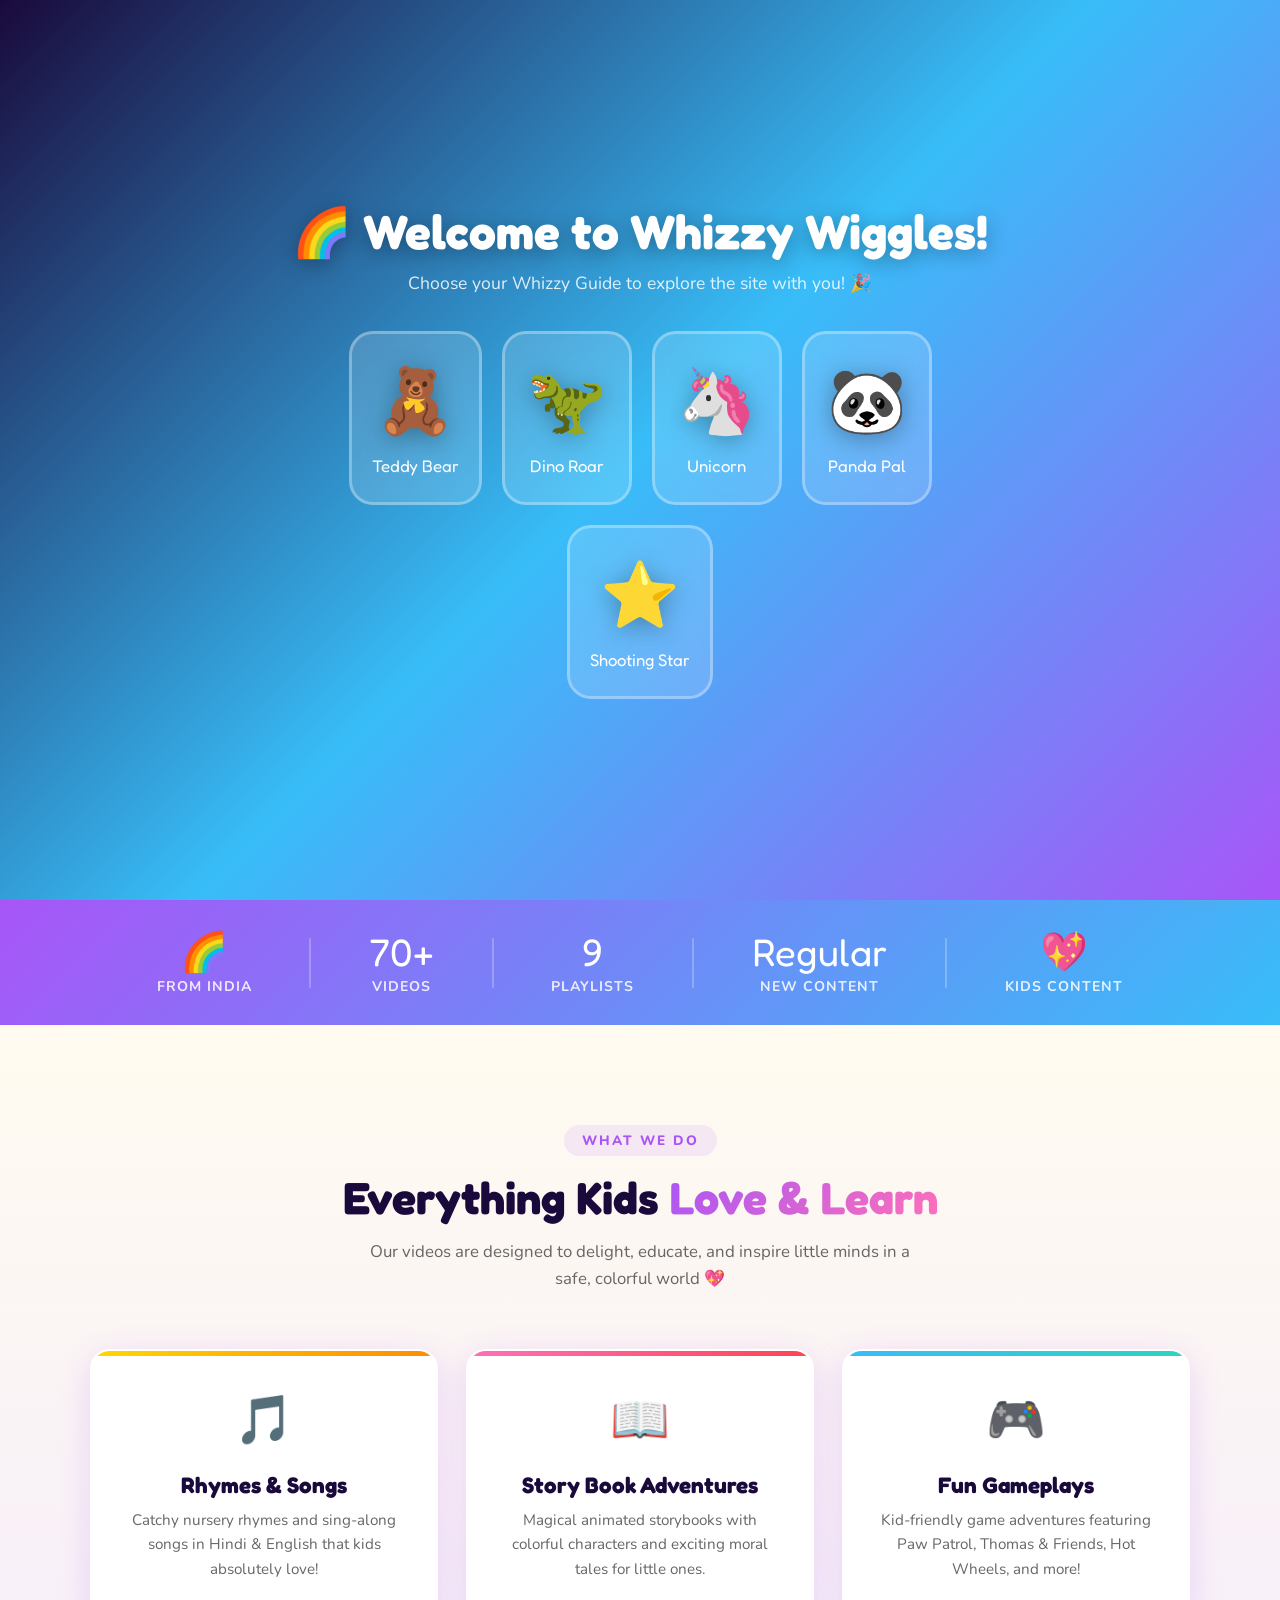
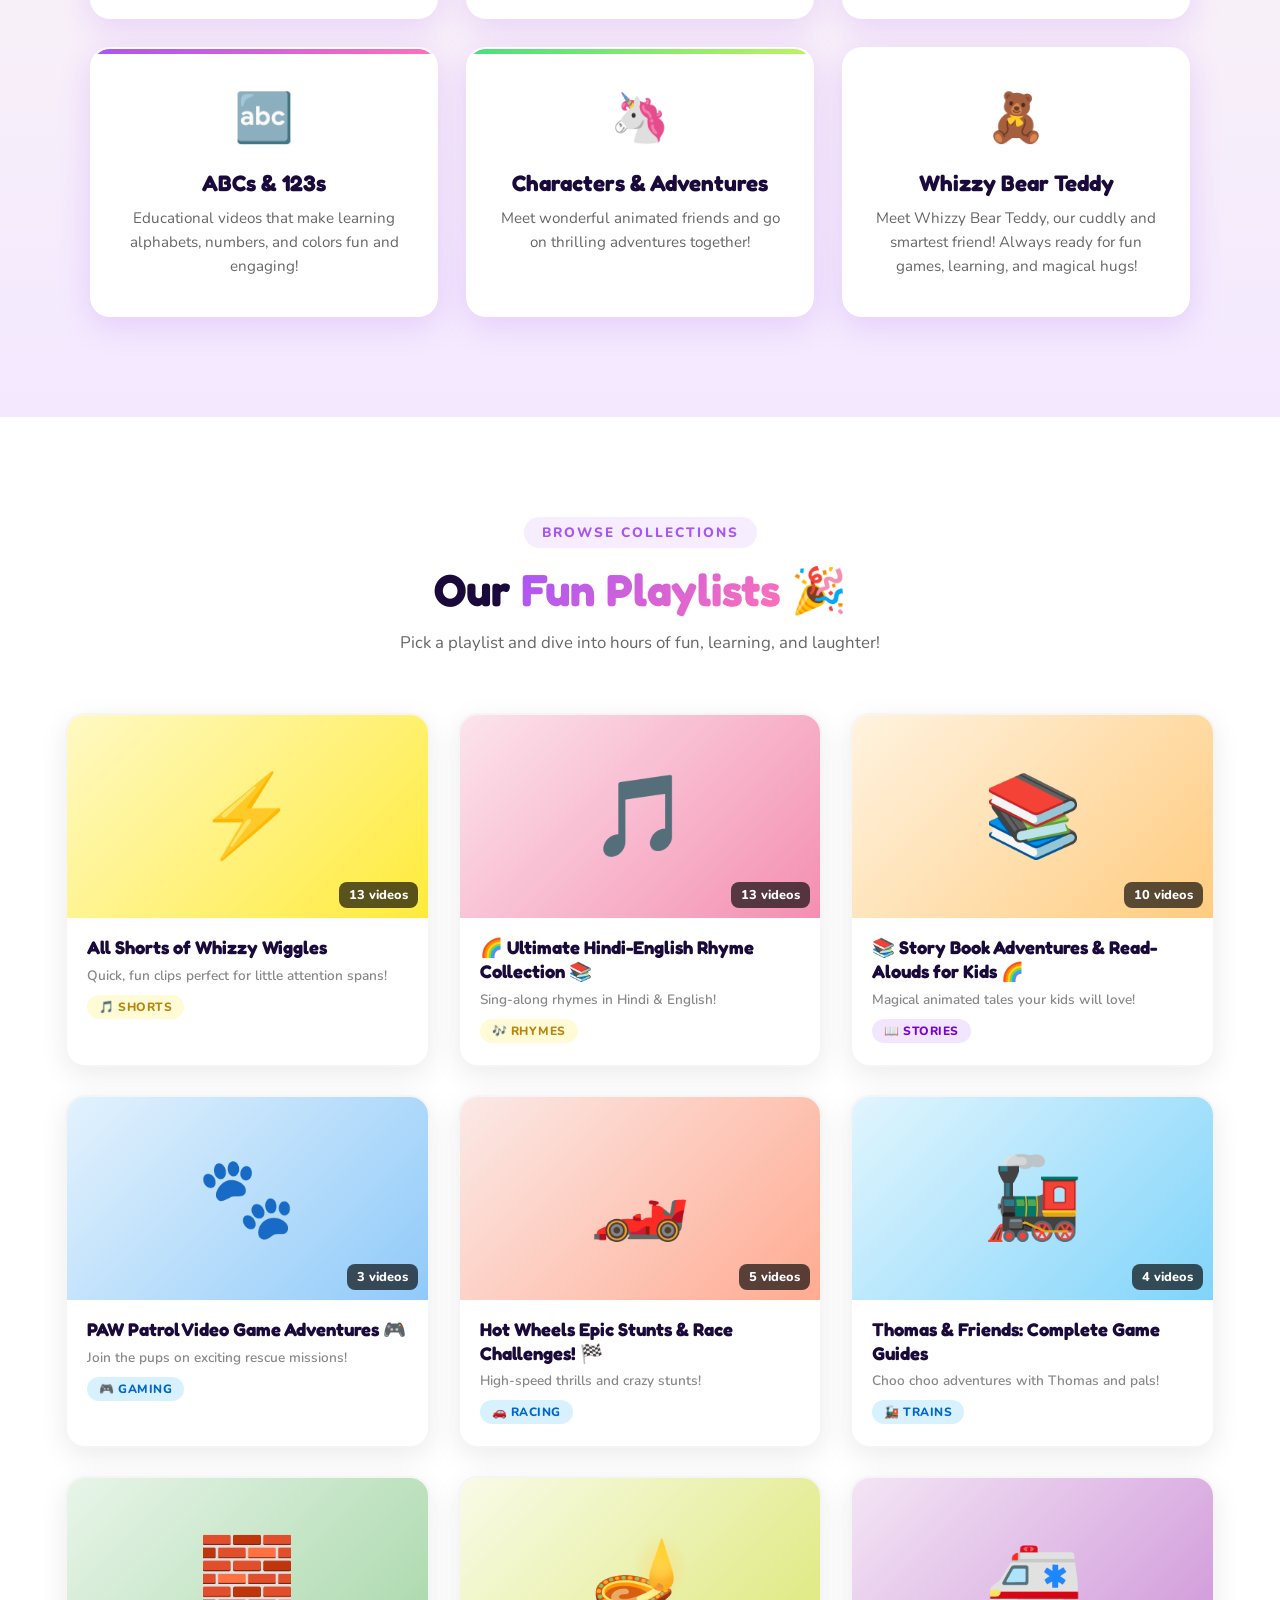
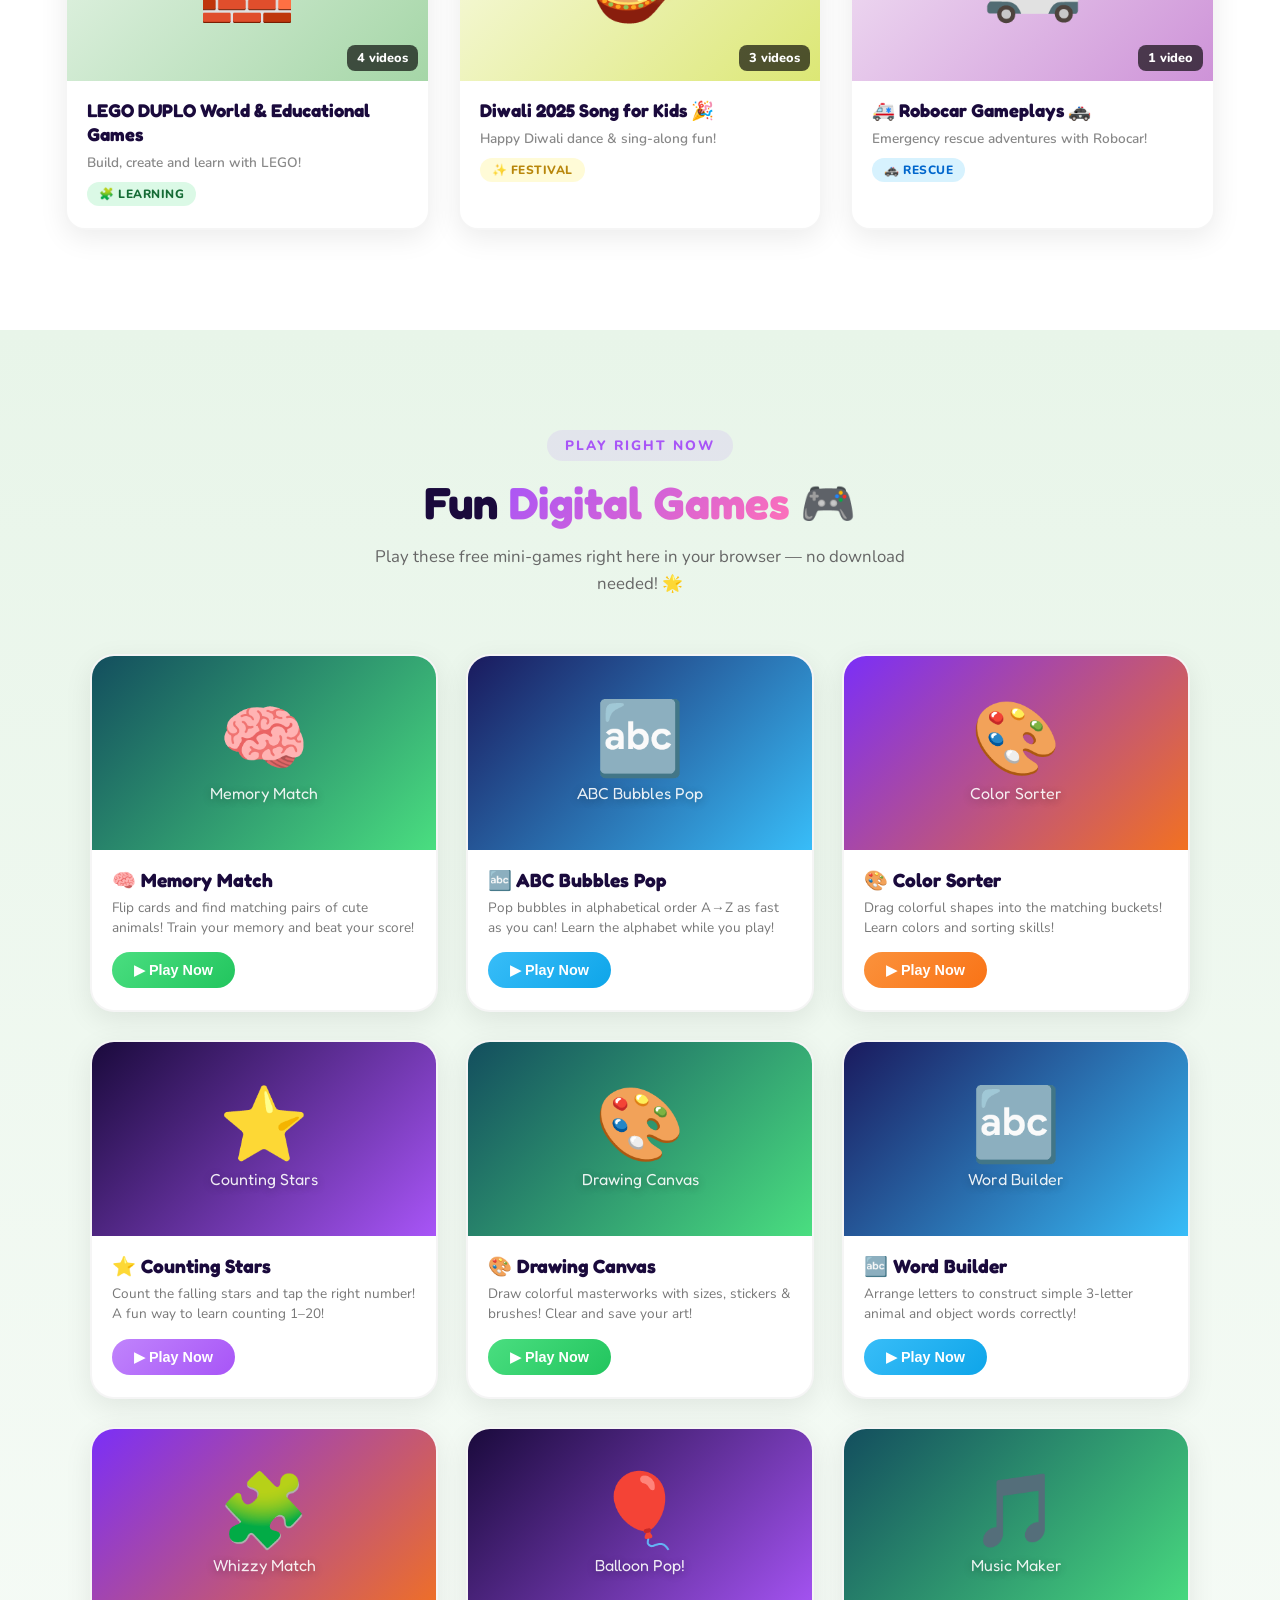
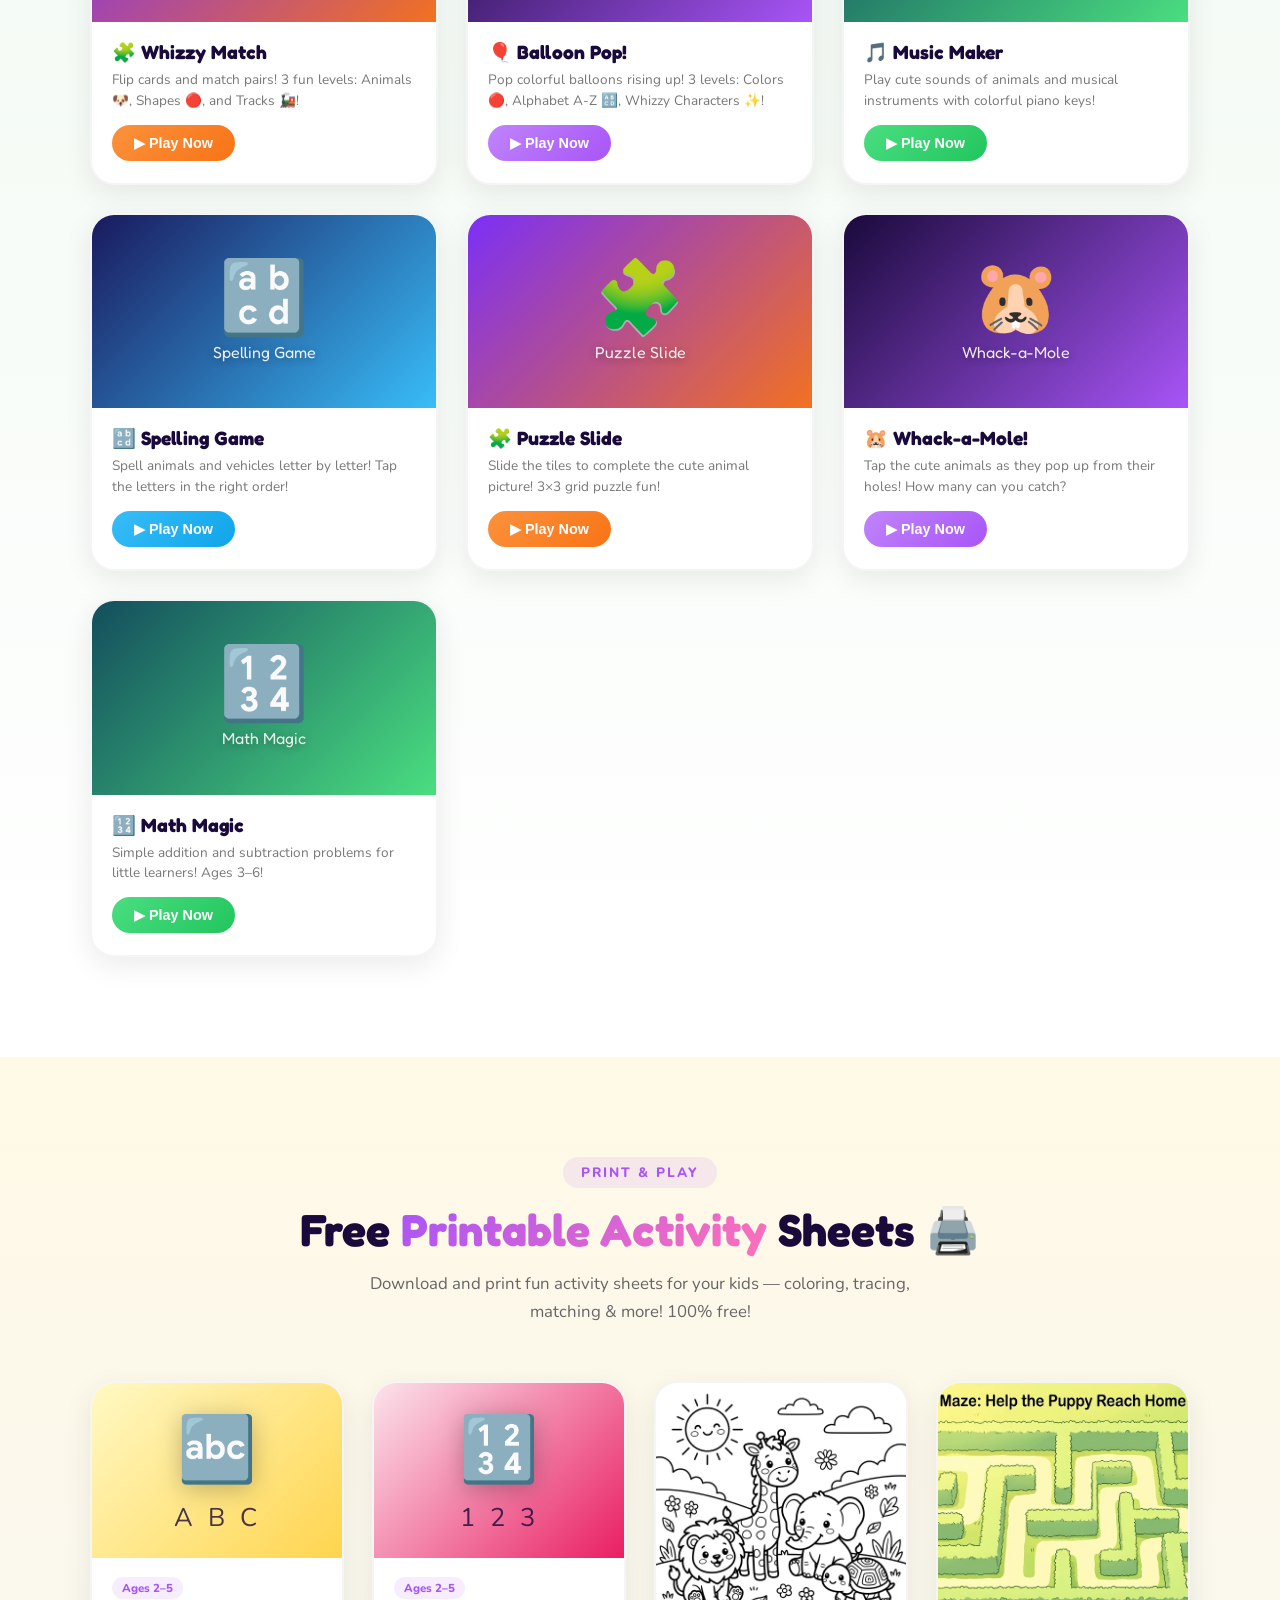
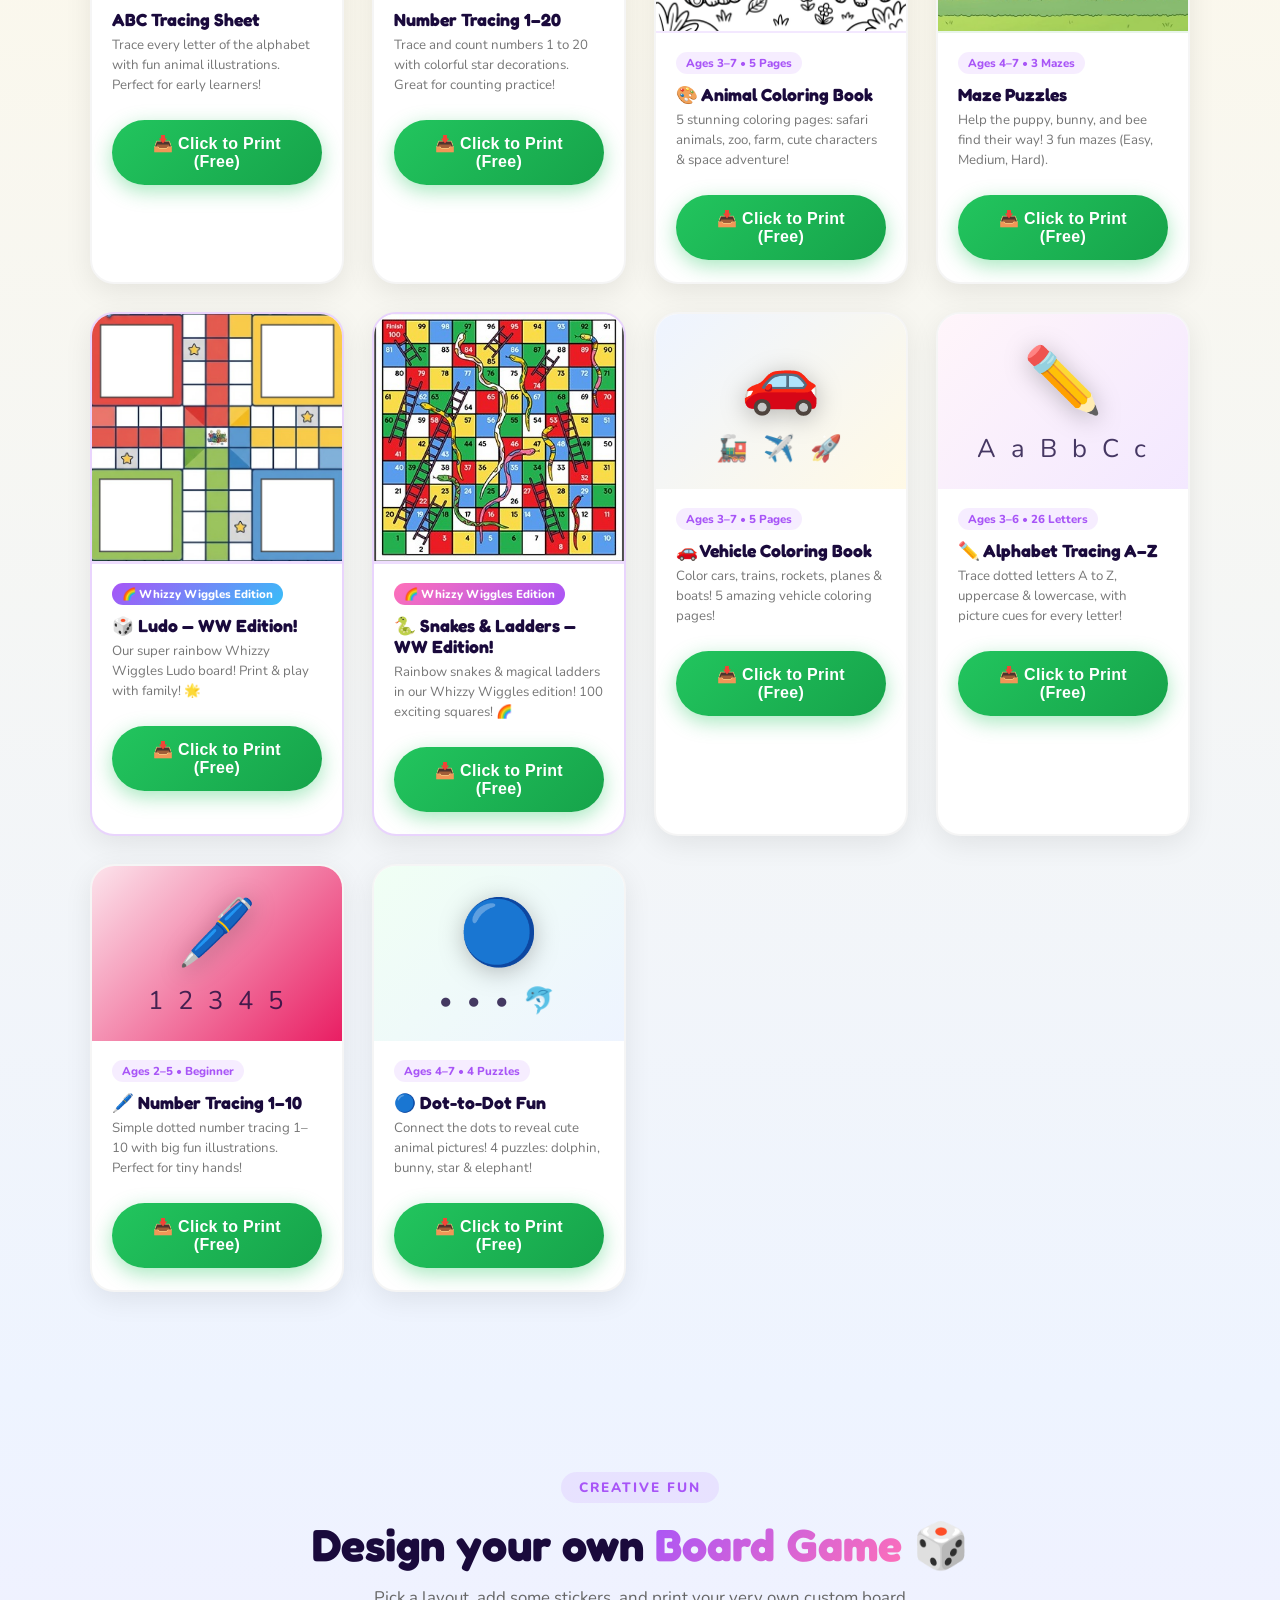
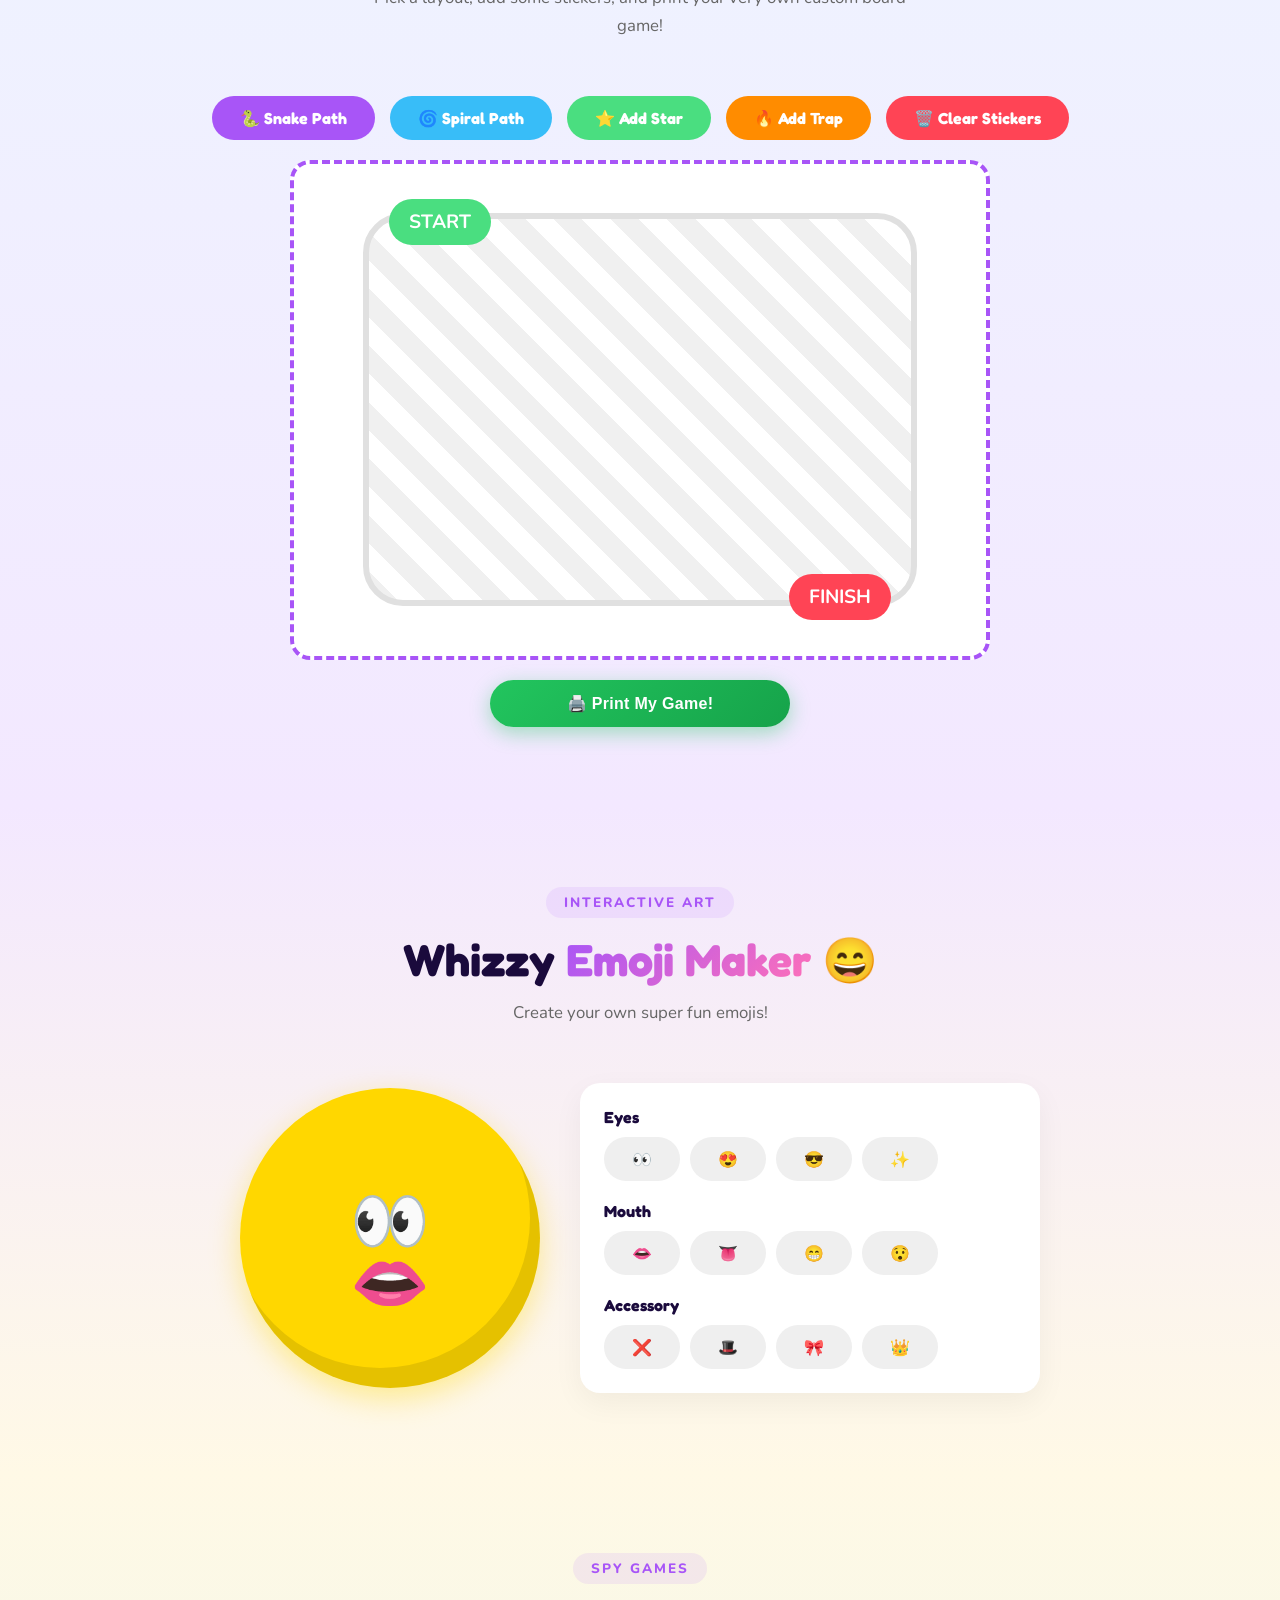
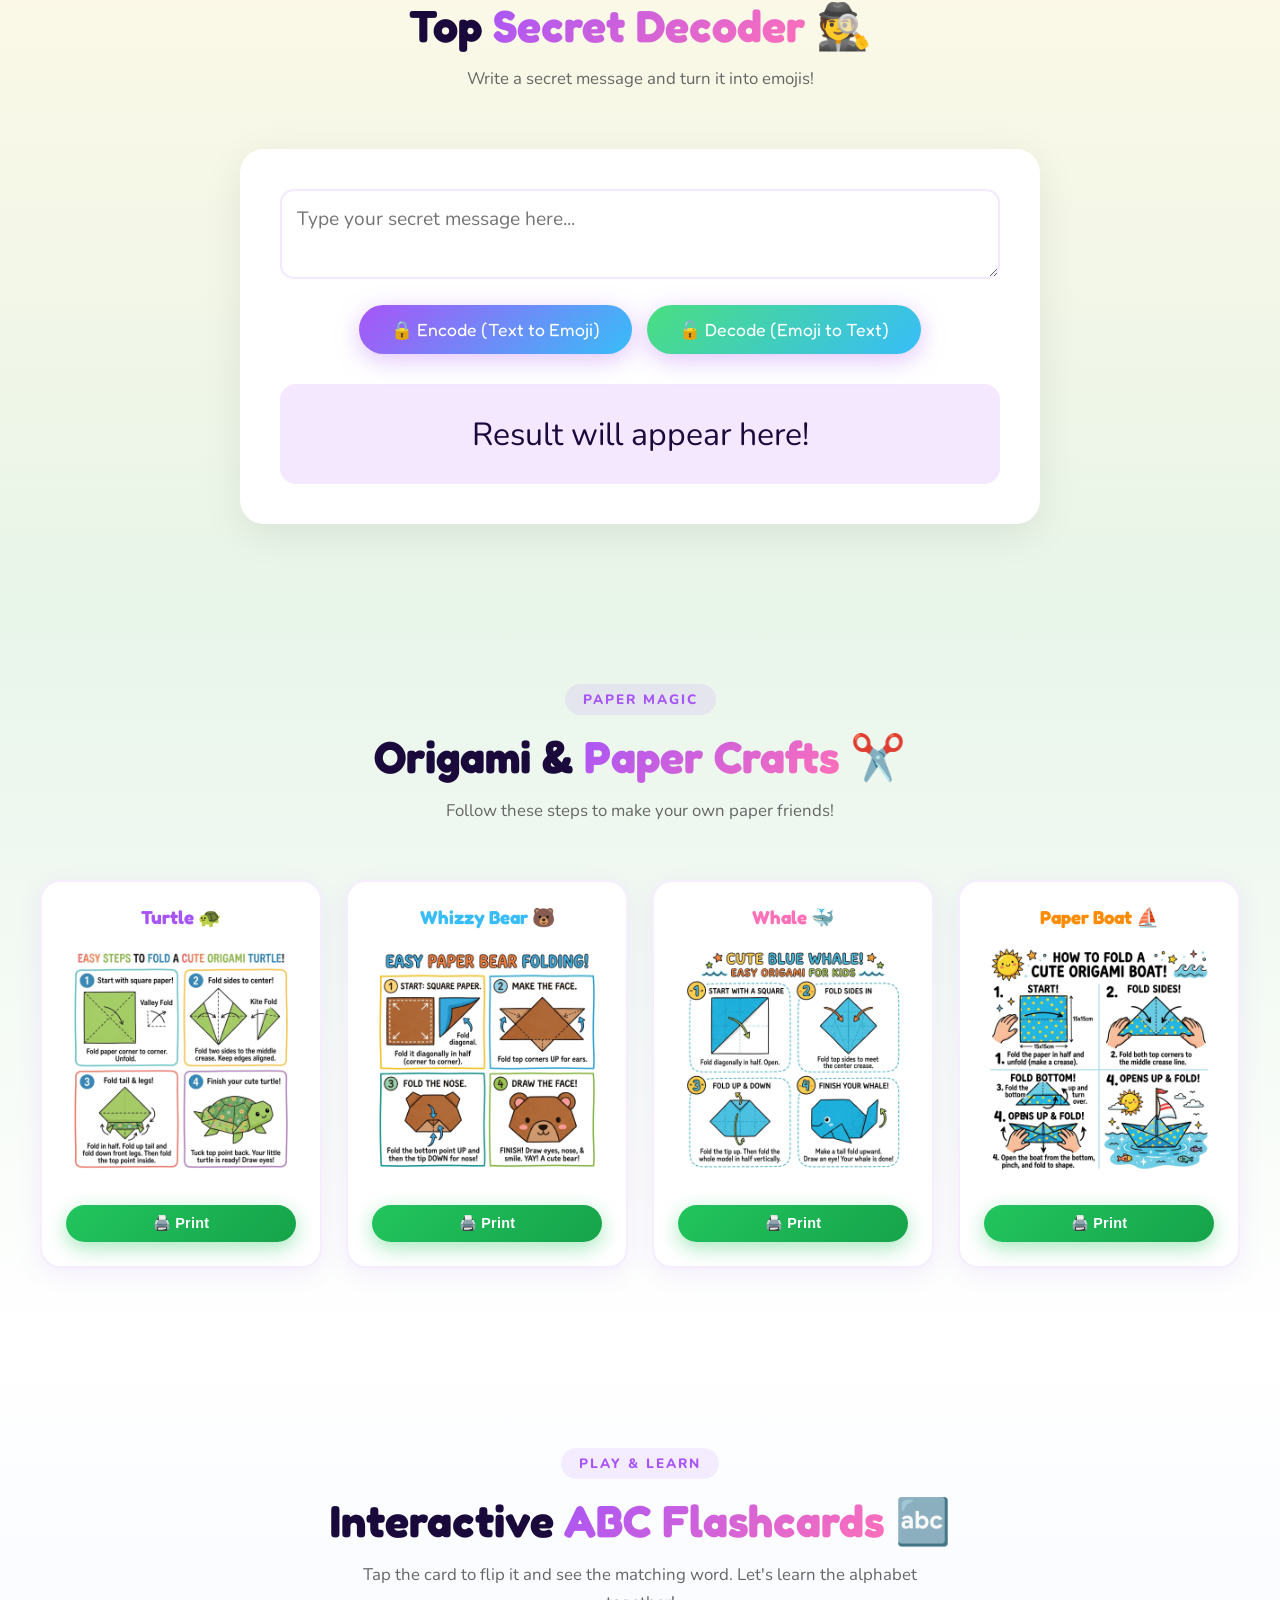
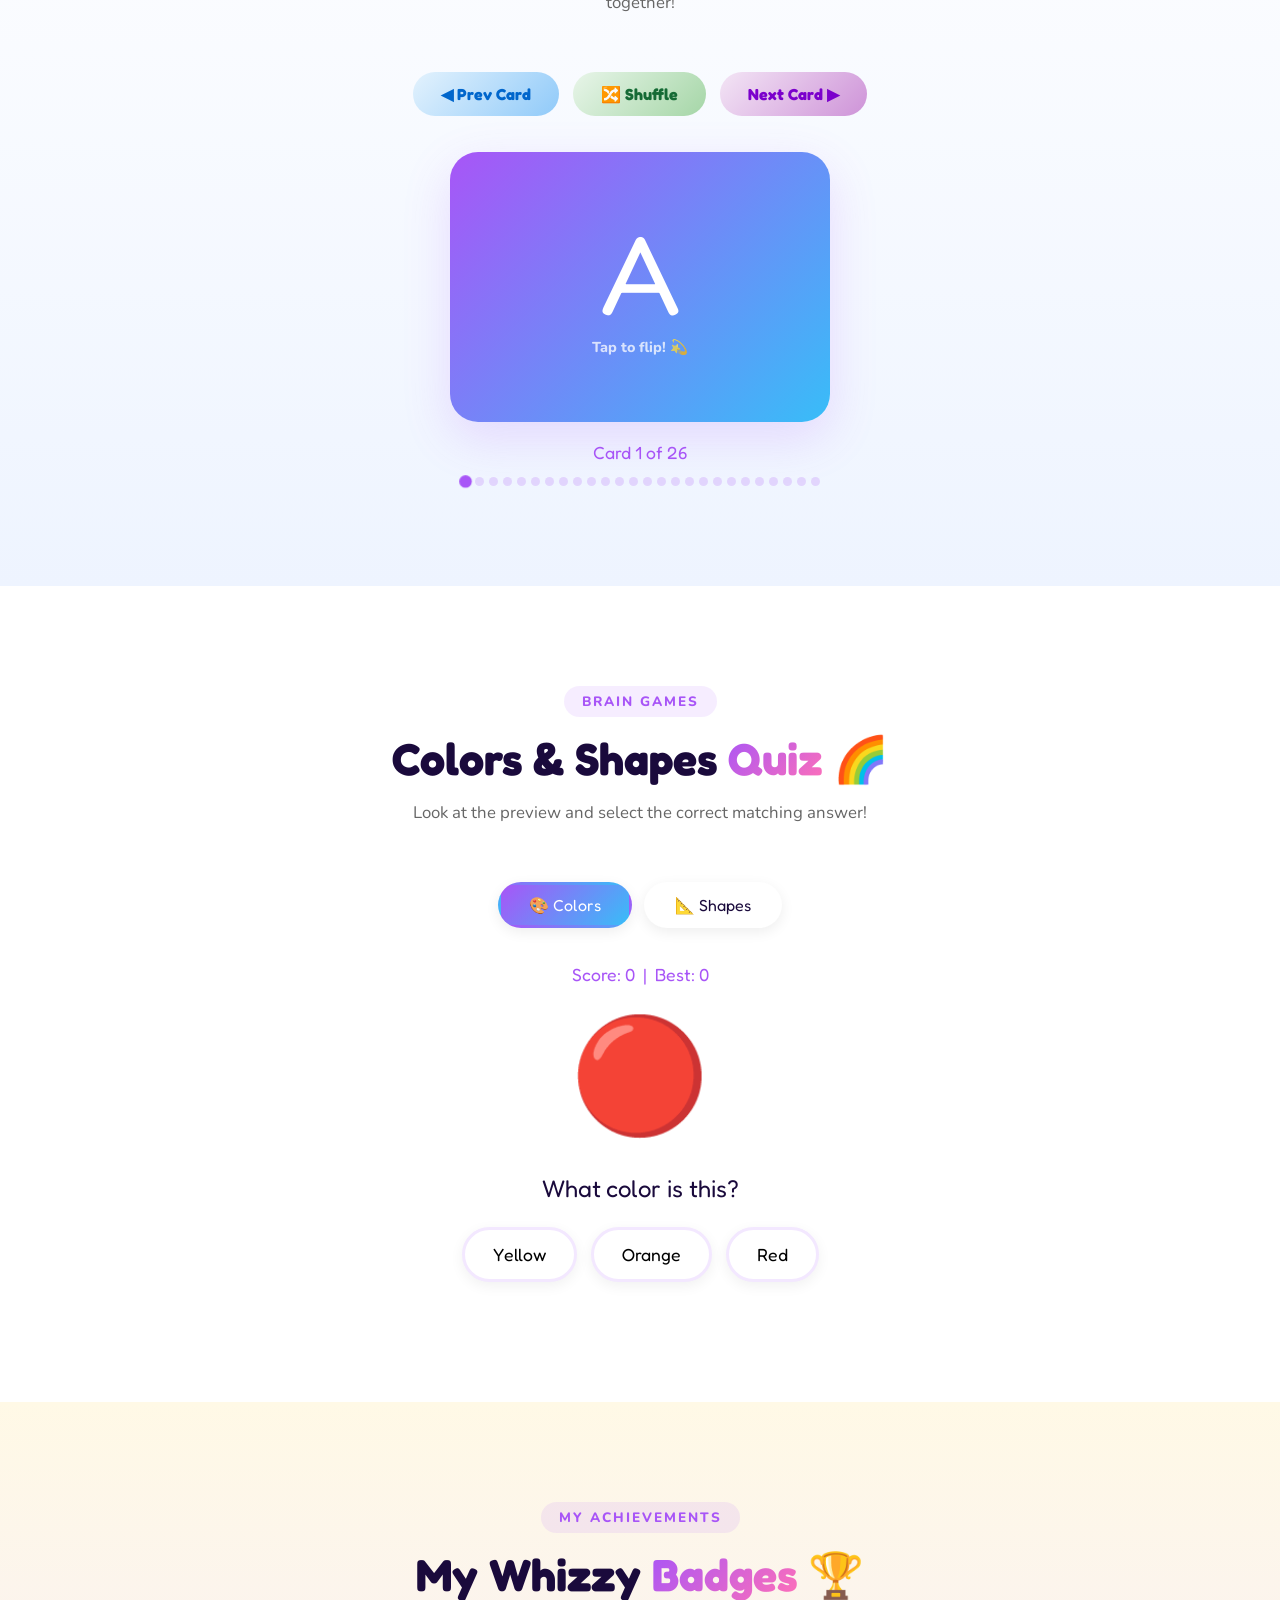
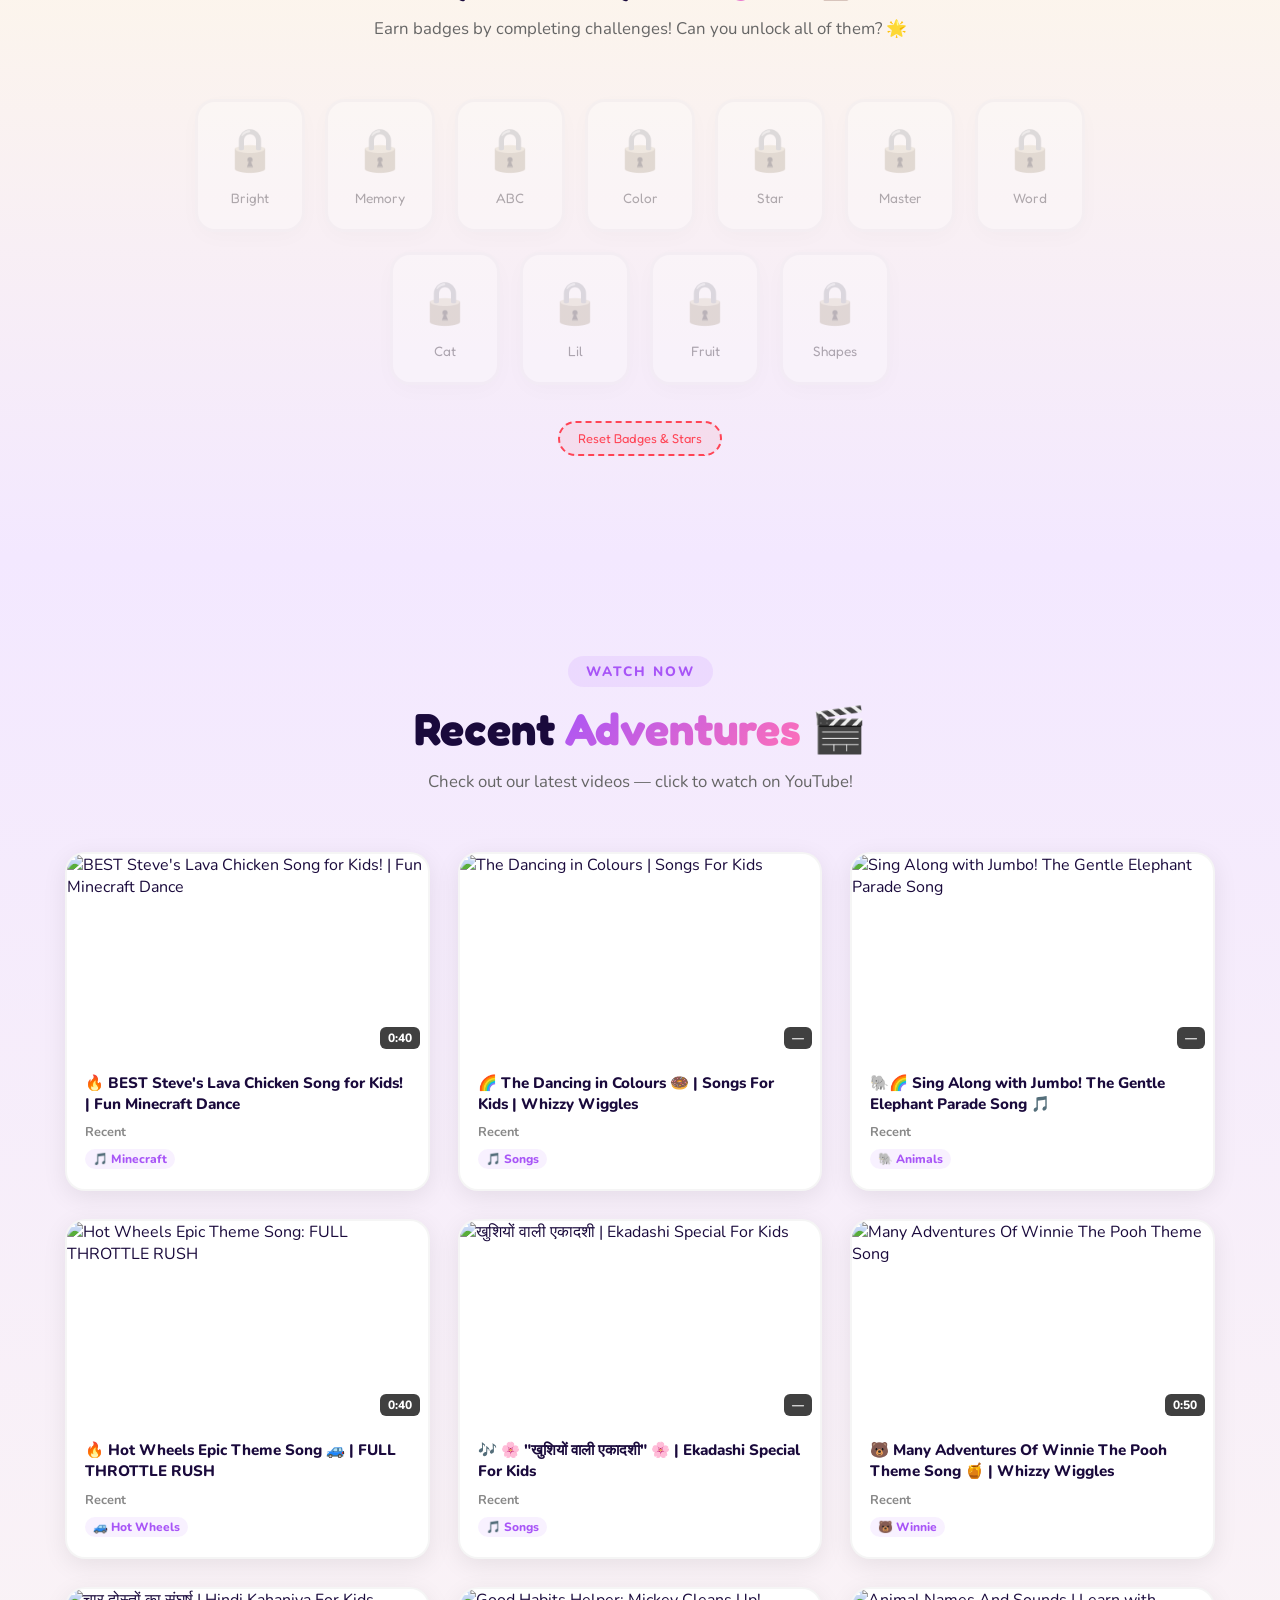
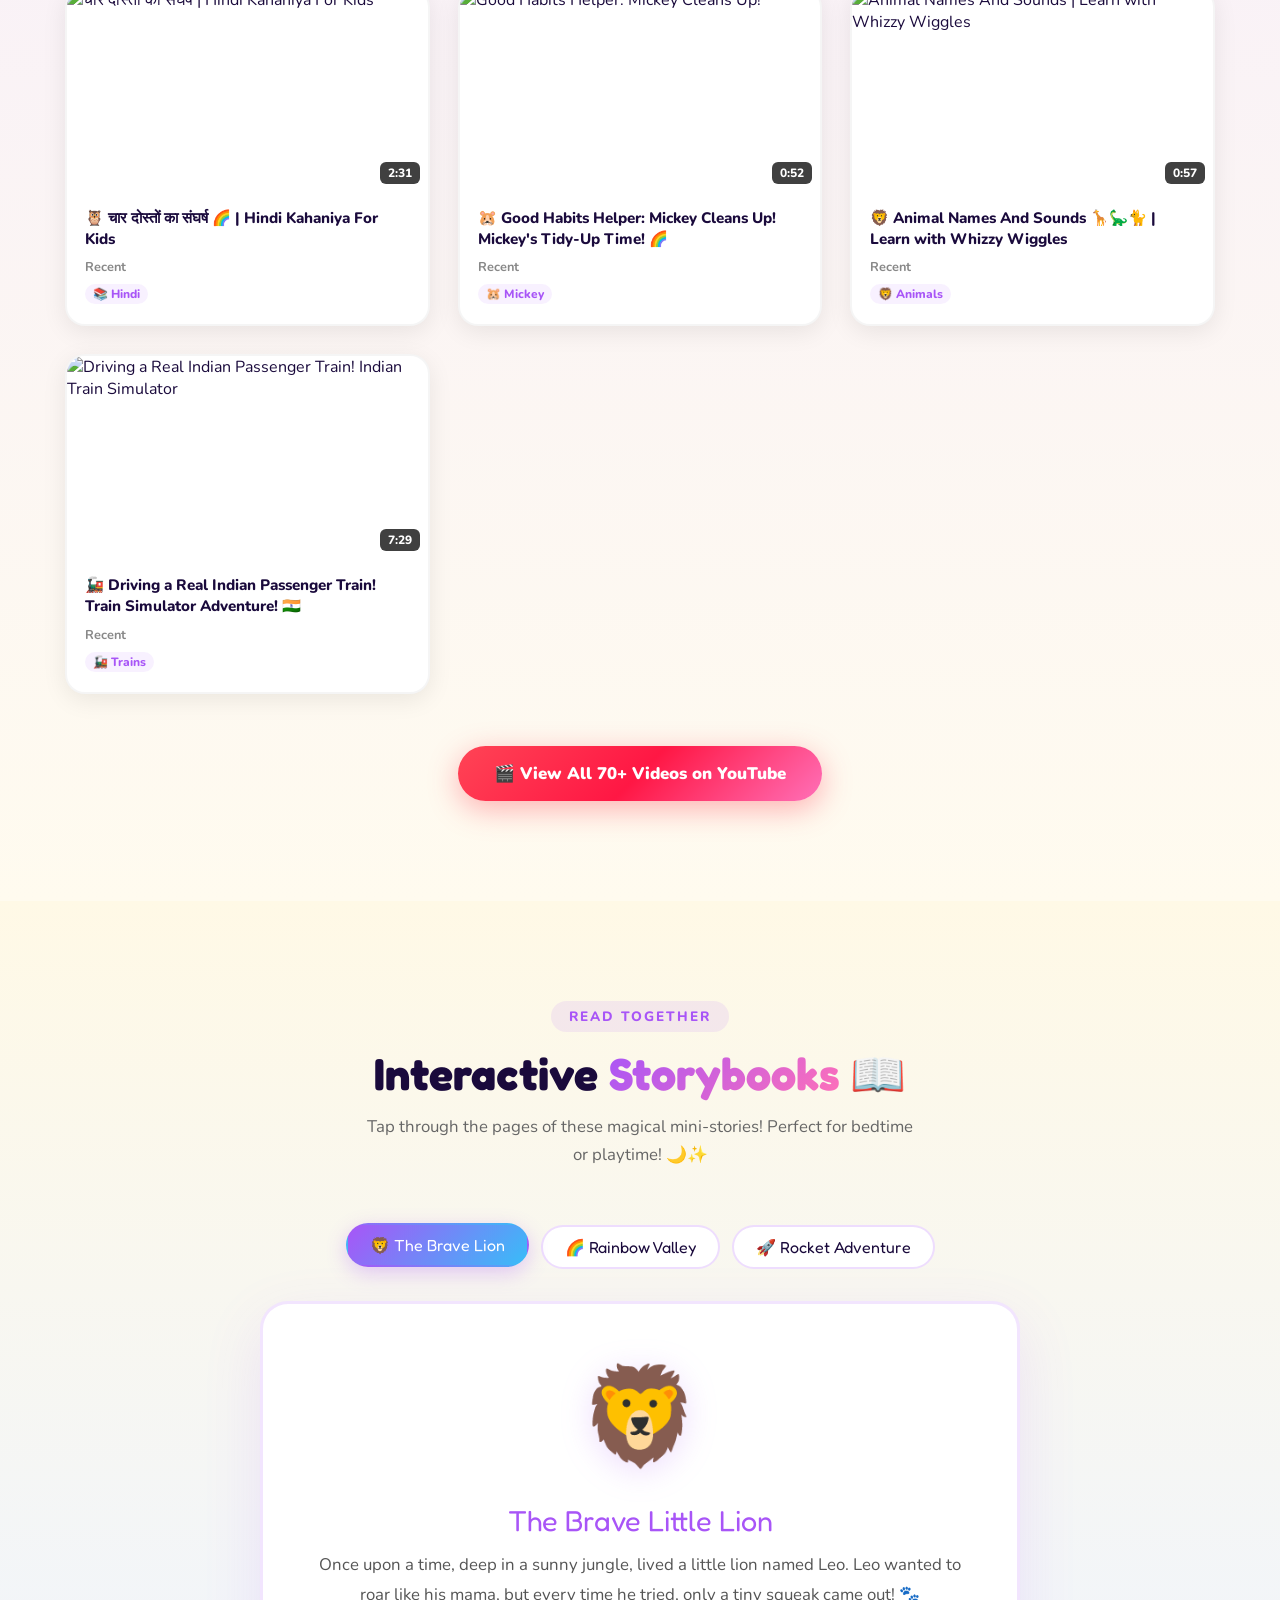
==== commit 059b2da1: "refactor: update asset paths to reference images directory and add new coloring page assets" ====
--- a/whizzywiggles (3).html
+++ b/whizzywiggles (3).html
@@ -4082,7 +4082,7 @@
       <div class="print-card" id="printable-animals">
         <div class="print-thumb" style="padding-top:100%;">
           <div class="print-thumb-inner" style="background:#fff;border-bottom:2px solid #F3E8FF;">
-            <img src="coloring-pages/safari.png" alt="Animal Coloring Book preview"
+            <img src="images/safari.png" alt="Animal Coloring Book preview"
               style="width:100%;height:100%;object-fit:cover;object-position:top;" />
           </div>
         </div>
@@ -4114,7 +4114,7 @@
         <div class="print-thumb" style="padding-top:100%;">
           <div class="print-thumb-inner"
             style="background:#fff;border-bottom:3px solid rgba(168,85,247,0.2);overflow:hidden;">
-            <img src="coloring-pages/ww-ludo.png" alt="Whizzy Wiggles Ludo Board"
+            <img src="images/ludo.png" alt="Whizzy Wiggles Ludo Board"
               style="width:100%;height:100%;object-fit:cover;object-position:center;" />
           </div>
         </div>
@@ -4133,7 +4133,7 @@
         <div class="print-thumb" style="padding-top:100%;">
           <div class="print-thumb-inner"
             style="background:#fff;border-bottom:3px solid rgba(168,85,247,0.2);overflow:hidden;">
-            <img src="coloring-pages/ww-snakes-ladders.png" alt="Whizzy Wiggles Snakes and Ladders Board"
+            <img src="images/snakes.png" alt="Whizzy Wiggles Snakes and Ladders Board"
               style="width:100%;height:100%;object-fit:cover;object-position:center;" />
           </div>
         </div>
@@ -4355,31 +4355,31 @@
     <div class="fz-wall" style="max-width: 1200px; margin: 0 auto;">
       <div class="fz-card" style="text-align: center;">
         <h3 style="font-family: 'Fredoka One', cursive; margin-bottom: 15px; color: var(--purple);">Turtle 🐢</h3>
-        <img src="./origami_turtle_1784368766892.png" alt="Origami Turtle Steps"
+        <img src="images/origami-turtle.png" alt="Origami Turtle Steps"
           style="width: 100%; border-radius: 12px; margin-bottom: 15px;" />
         <button class="btn-download-big" style="padding: 10px 20px; font-size: 0.9rem;"
-          onclick="printOrigami('./origami_turtle_1784368766892.png')">🖨️ Print</button>
+          onclick="printOrigami('images/origami-turtle.png')">🖨️ Print</button>
       </div>
       <div class="fz-card" style="text-align: center;">
         <h3 style="font-family: 'Fredoka One', cursive; margin-bottom: 15px; color: var(--blue);">Whizzy Bear 🐻</h3>
-        <img src="./origami_bear_1784368778054.png" alt="Origami Bear Steps"
+        <img src="images/origami-bear.png" alt="Origami Bear Steps"
           style="width: 100%; border-radius: 12px; margin-bottom: 15px;" />
         <button class="btn-download-big" style="padding: 10px 20px; font-size: 0.9rem;"
-          onclick="printOrigami('./origami_bear_1784368778054.png')">🖨️ Print</button>
+          onclick="printOrigami('images/origami-bear.png')">🖨️ Print</button>
       </div>
       <div class="fz-card" style="text-align: center;">
         <h3 style="font-family: 'Fredoka One', cursive; margin-bottom: 15px; color: var(--pink);">Whale 🐳</h3>
-        <img src="./origami_whale_1784368787956.png" alt="Origami Whale Steps"
+        <img src="images/origami-whale.png" alt="Origami Whale Steps"
           style="width: 100%; border-radius: 12px; margin-bottom: 15px;" />
         <button class="btn-download-big" style="padding: 10px 20px; font-size: 0.9rem;"
-          onclick="printOrigami('./origami_whale_1784368787956.png')">🖨️ Print</button>
+          onclick="printOrigami('images/origami-whale.png')">🖨️ Print</button>
       </div>
       <div class="fz-card" style="text-align: center;">
         <h3 style="font-family: 'Fredoka One', cursive; margin-bottom: 15px; color: var(--orange);">Paper Boat ⛵</h3>
-        <img src="./origami_boat_1784368848878.png" alt="Origami Boat Steps"
+        <img src="images/origami-boat.png" alt="Origami Boat Steps"
           style="width: 100%; border-radius: 12px; margin-bottom: 15px;" />
         <button class="btn-download-big" style="padding: 10px 20px; font-size: 0.9rem;"
-          onclick="printOrigami('./origami_boat_1784368848878.png')">🖨️ Print</button>
+          onclick="printOrigami('images/origami-boat.png')">🖨️ Print</button>
       </div>
     </div>
   </section>
@@ -5540,11 +5540,11 @@
       if (type === 'animals') {
         const baseUrl = window.location.href.replace(/\/[^/]*$/, '');
         const pages = [
-          { img: baseUrl + '/coloring-pages/safari.png', title: 'Safari Friends', desc: 'Lion \u2022 Giraffe \u2022 Elephant \u2022 Turtle' },
-          { img: baseUrl + '/coloring-pages/zoo.png', title: 'At the Zoo!', desc: 'Giraffe \u2022 Elephant \u2022 Lion \u2022 Zebra' },
-          { img: baseUrl + '/coloring-pages/farm.png', title: 'Fun on the Farm', desc: 'Cow \u2022 Horse \u2022 Sheep \u2022 Pig \u2022 Chicken' },
-          { img: baseUrl + '/coloring-pages/cute-chars.png', title: 'Cute Characters!', desc: 'Bear \u2022 Penguin \u2022 Bunny \u2022 Cat \u2022 Elephant \u2022 and more!' },
-          { img: baseUrl + '/coloring-pages/space.png', title: 'Space Adventure!', desc: 'Rocket \u2022 Dinosaur \u2022 Race Car \u2022 Stars' }
+          { img: baseUrl + '/images/safari.png', title: 'Safari Friends', desc: 'Lion \u2022 Giraffe \u2022 Elephant \u2022 Turtle' },
+          { img: baseUrl + '/images/zoo.png', title: 'At the Zoo!', desc: 'Giraffe \u2022 Elephant \u2022 Lion \u2022 Zebra' },
+          { img: baseUrl + '/images/farm.png', title: 'Fun on the Farm', desc: 'Cow \u2022 Horse \u2022 Sheep \u2022 Pig \u2022 Chicken' },
+          { img: baseUrl + '/images/cute-chars.png', title: 'Cute Characters!', desc: 'Bear \u2022 Penguin \u2022 Bunny \u2022 Cat \u2022 Elephant \u2022 and more!' },
+          { img: baseUrl + '/images/space.png', title: 'Space Adventure!', desc: 'Rocket \u2022 Dinosaur \u2022 Race Car \u2022 Stars' }
         ];
         const win = window.open('', '_blank');
         win.document.write(`<!DOCTYPE html><html><head><title>Animal Coloring Book &ndash; Whizzy Wiggles</title>
@@ -5733,7 +5733,7 @@
           '</div>' +
           '<div class="board-page">' +
           '<div class="board-header"><span class="board-title">&#x1F3B2; Ludo Board &mdash; Whizzy Wiggles Edition</span><span style="font-size:0.8rem;color:#aaa;">whizzywiggles.in</span></div>' +
-          '<img class="board-img" src="' + baseUrl + '/coloring-pages/ww-ludo.png" alt="Whizzy Wiggles Ludo Board" />' +
+          '<img class="board-img" src="' + baseUrl + '/images/ludo.png" alt="Whizzy Wiggles Ludo Board" />' +
           '<div class="board-footer">&#x1F308; Whizzy Wiggles Official &mdash; Free Printable &mdash; whizzywiggles.in</div>' +
           '</div>' +
           '<div class="board-page" style="page-break-before:always;">' +
@@ -5817,7 +5817,7 @@
           '</div>' +
           '<div class="board-page">' +
           '<div class="board-header"><span class="board-title">&#x1F40D; Snakes &amp; Ladders &mdash; Whizzy Wiggles Edition</span><span style="font-size:0.8rem;color:#aaa;">whizzywiggles.in</span></div>' +
-          '<img class="board-img" src="' + baseUrl + '/coloring-pages/ww-snakes-ladders.png" alt="Whizzy Wiggles Snakes and Ladders Board" />' +
+          '<img class="board-img" src="' + baseUrl + '/images/snakes.png" alt="Whizzy Wiggles Snakes and Ladders Board" />' +
           '<div class="board-footer">&#x1F308; Whizzy Wiggles Official &mdash; Free Printable &mdash; whizzywiggles.in</div>' +
           '</div>' +
           '<div class="board-page" style="page-break-before:always;">' +
@@ -7464,11 +7464,11 @@
     function openVehiclesColoringBook() {
       const base = window.location.href.replace(/[^\/]*$/, '');
       const imgs = {
-        car: base + 'coloring-pages/vehicle-car.png',
-        motorcycle: base + 'coloring-pages/vehicle-motorcycle.png',
-        train: base + 'coloring-pages/vehicle-train.png',
-        bus: base + 'coloring-pages/vehicle-bus.png',
-        airplane: base + 'coloring-pages/vehicle-airplane.png'
+        car: base + 'images/vehicle-car.png',
+        motorcycle: base + 'images/vehicle-motorcycle.png',
+        train: base + 'images/vehicle-train.png',
+        bus: base + 'images/vehicle-bus.png',
+        airplane: base + 'images/vehicle-airplane.png'
       };
       const win = window.open('', '_blank');
       if (!win) return;
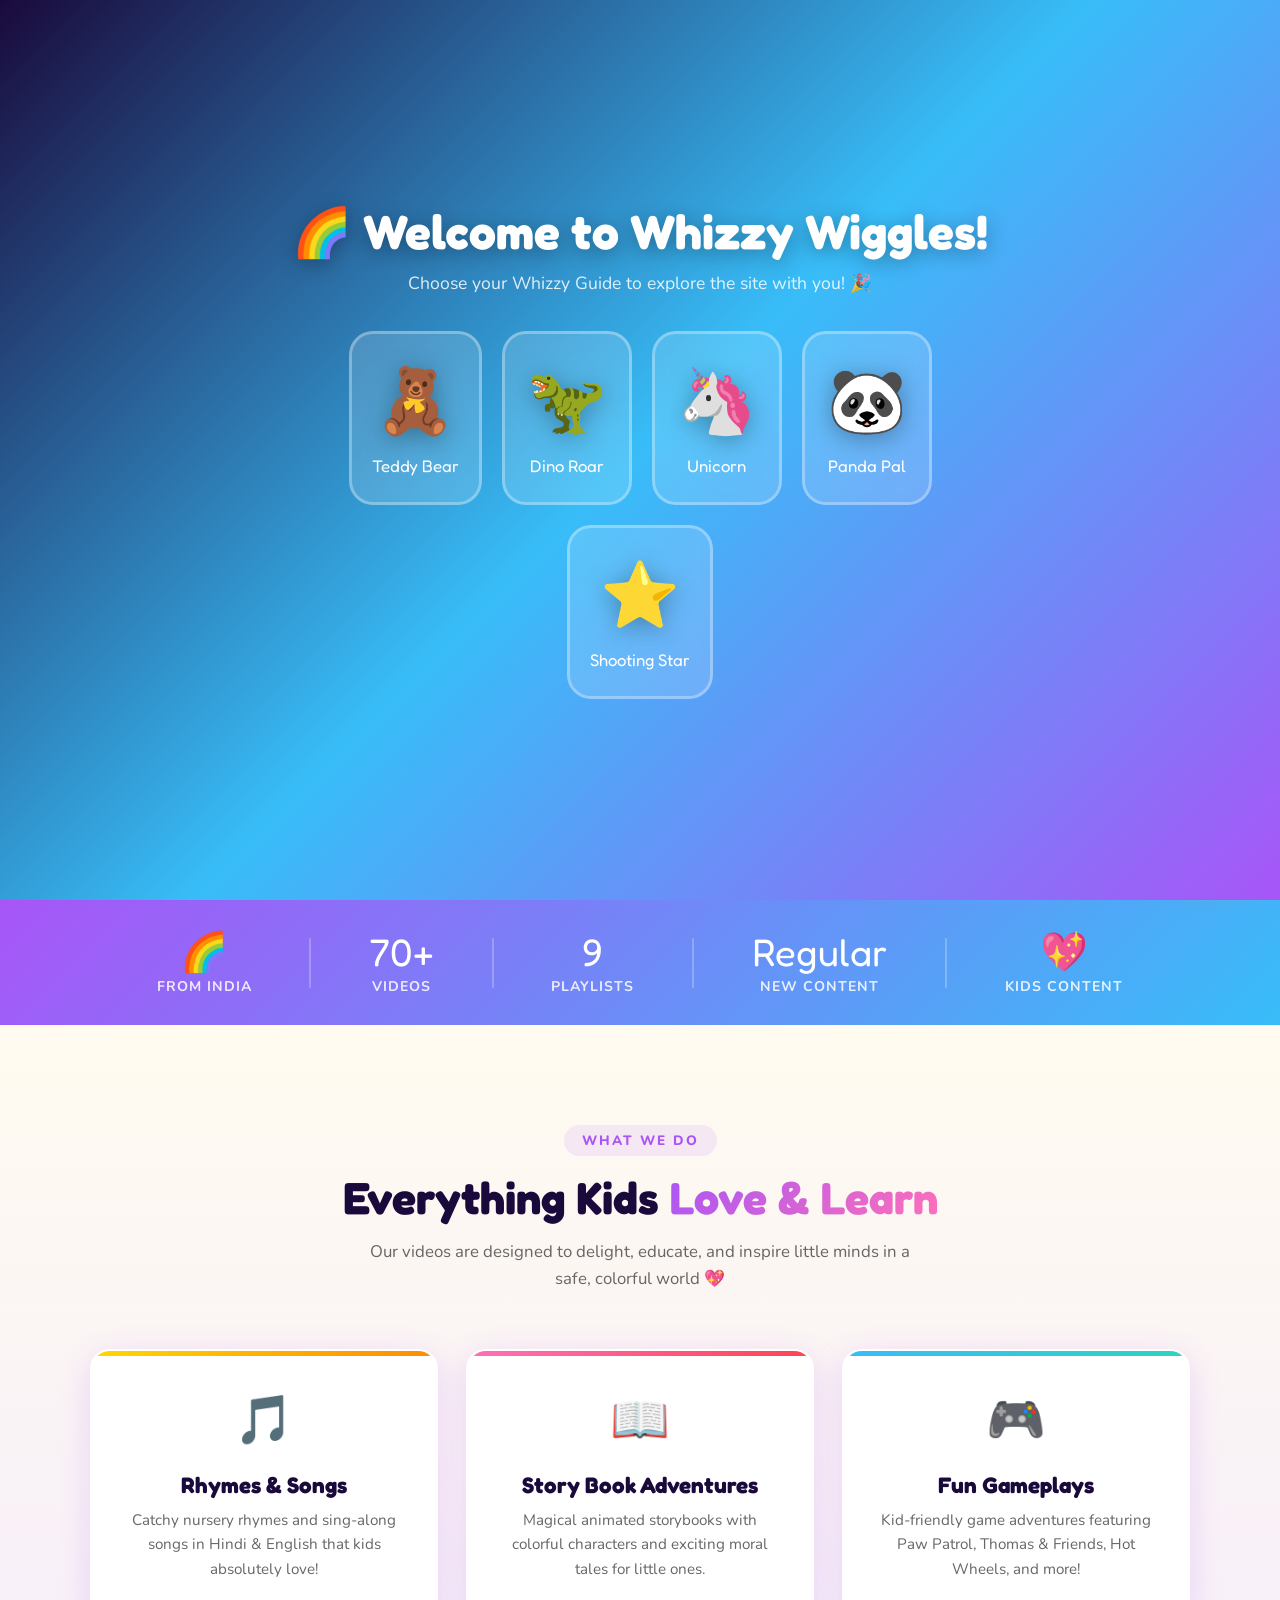
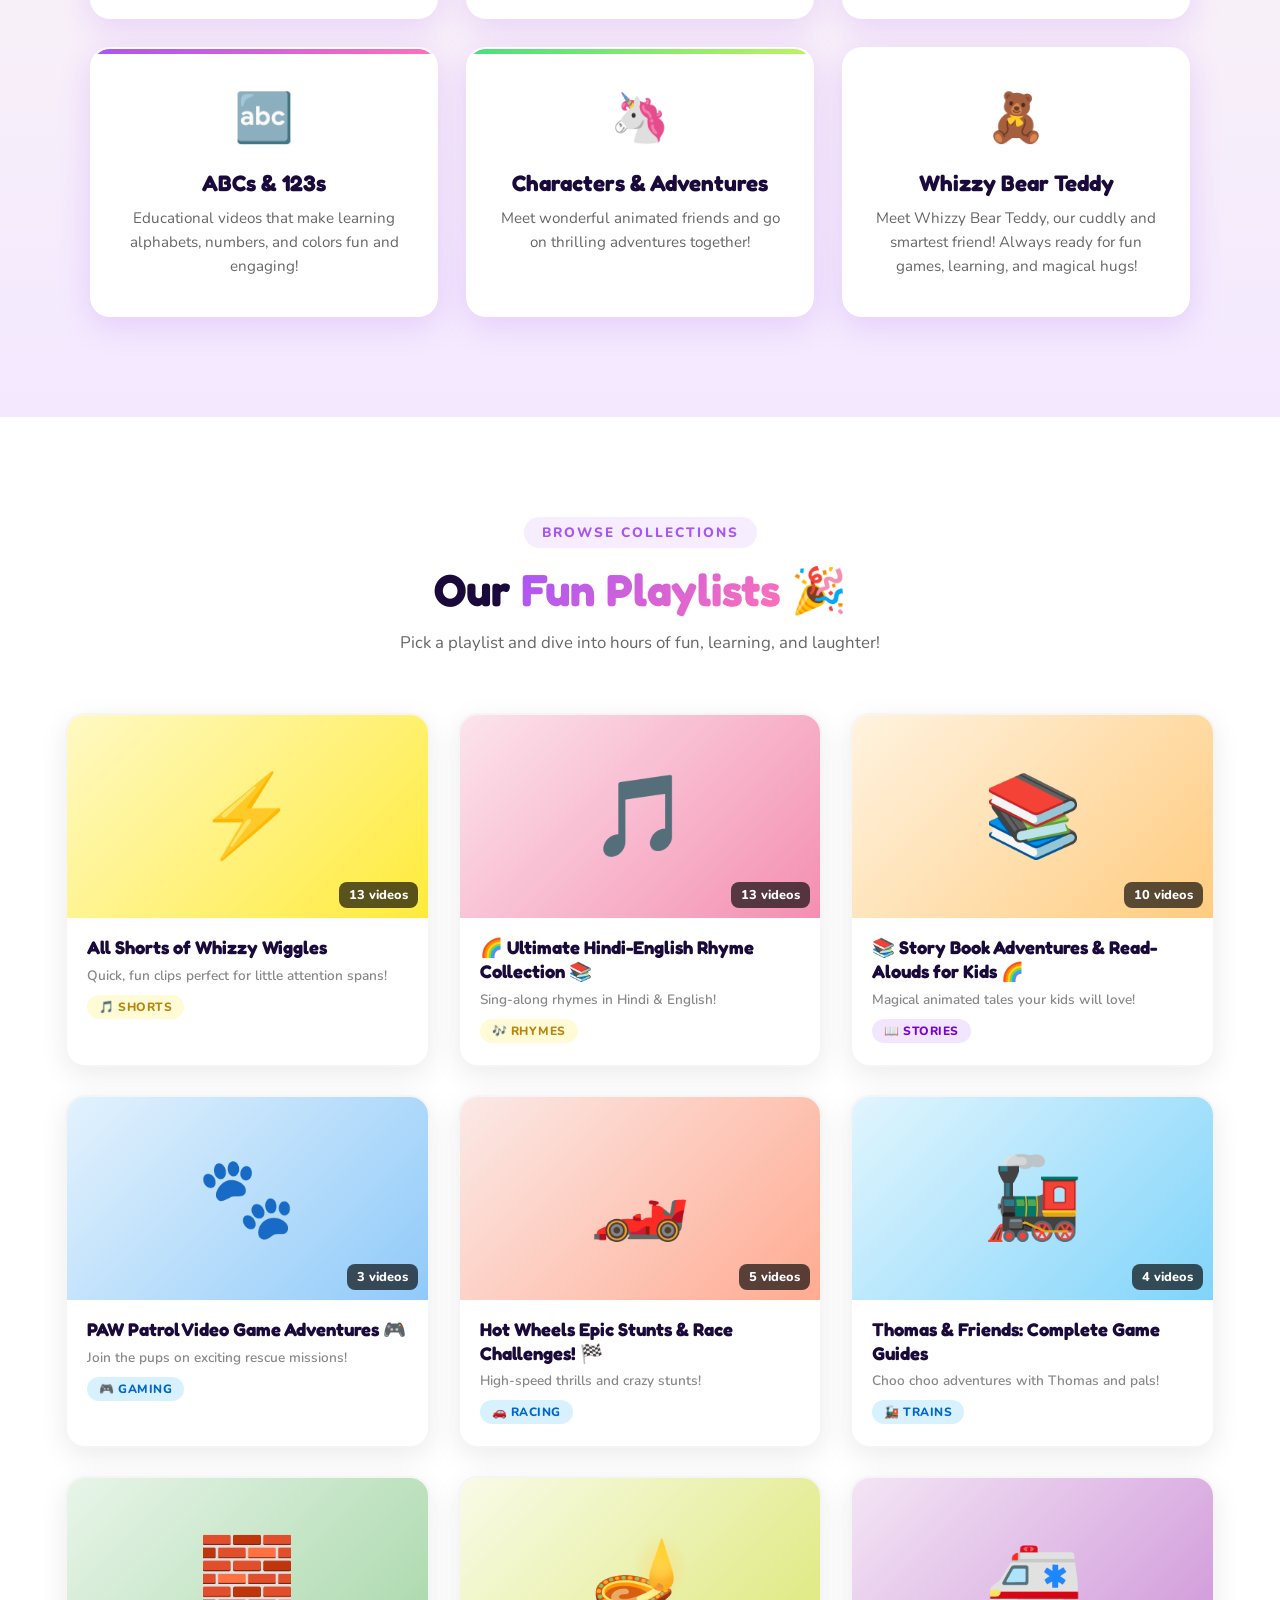
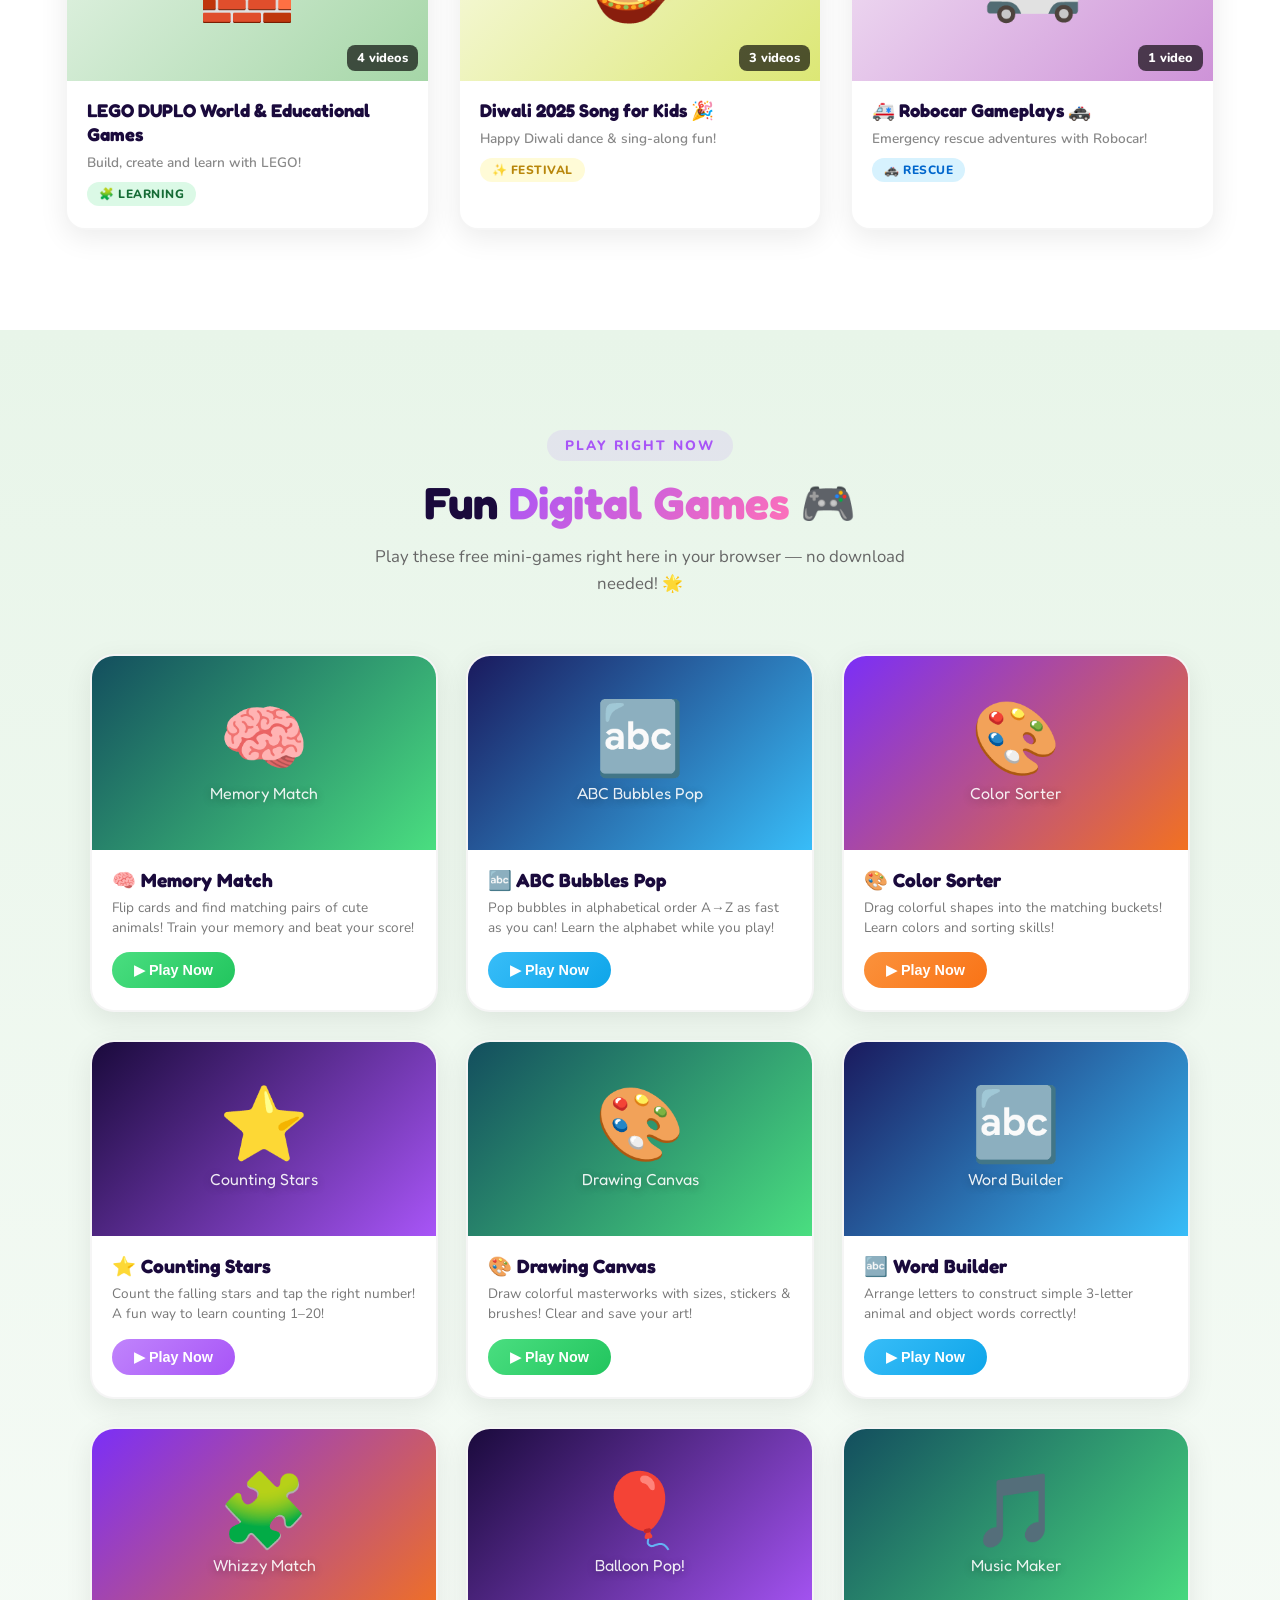
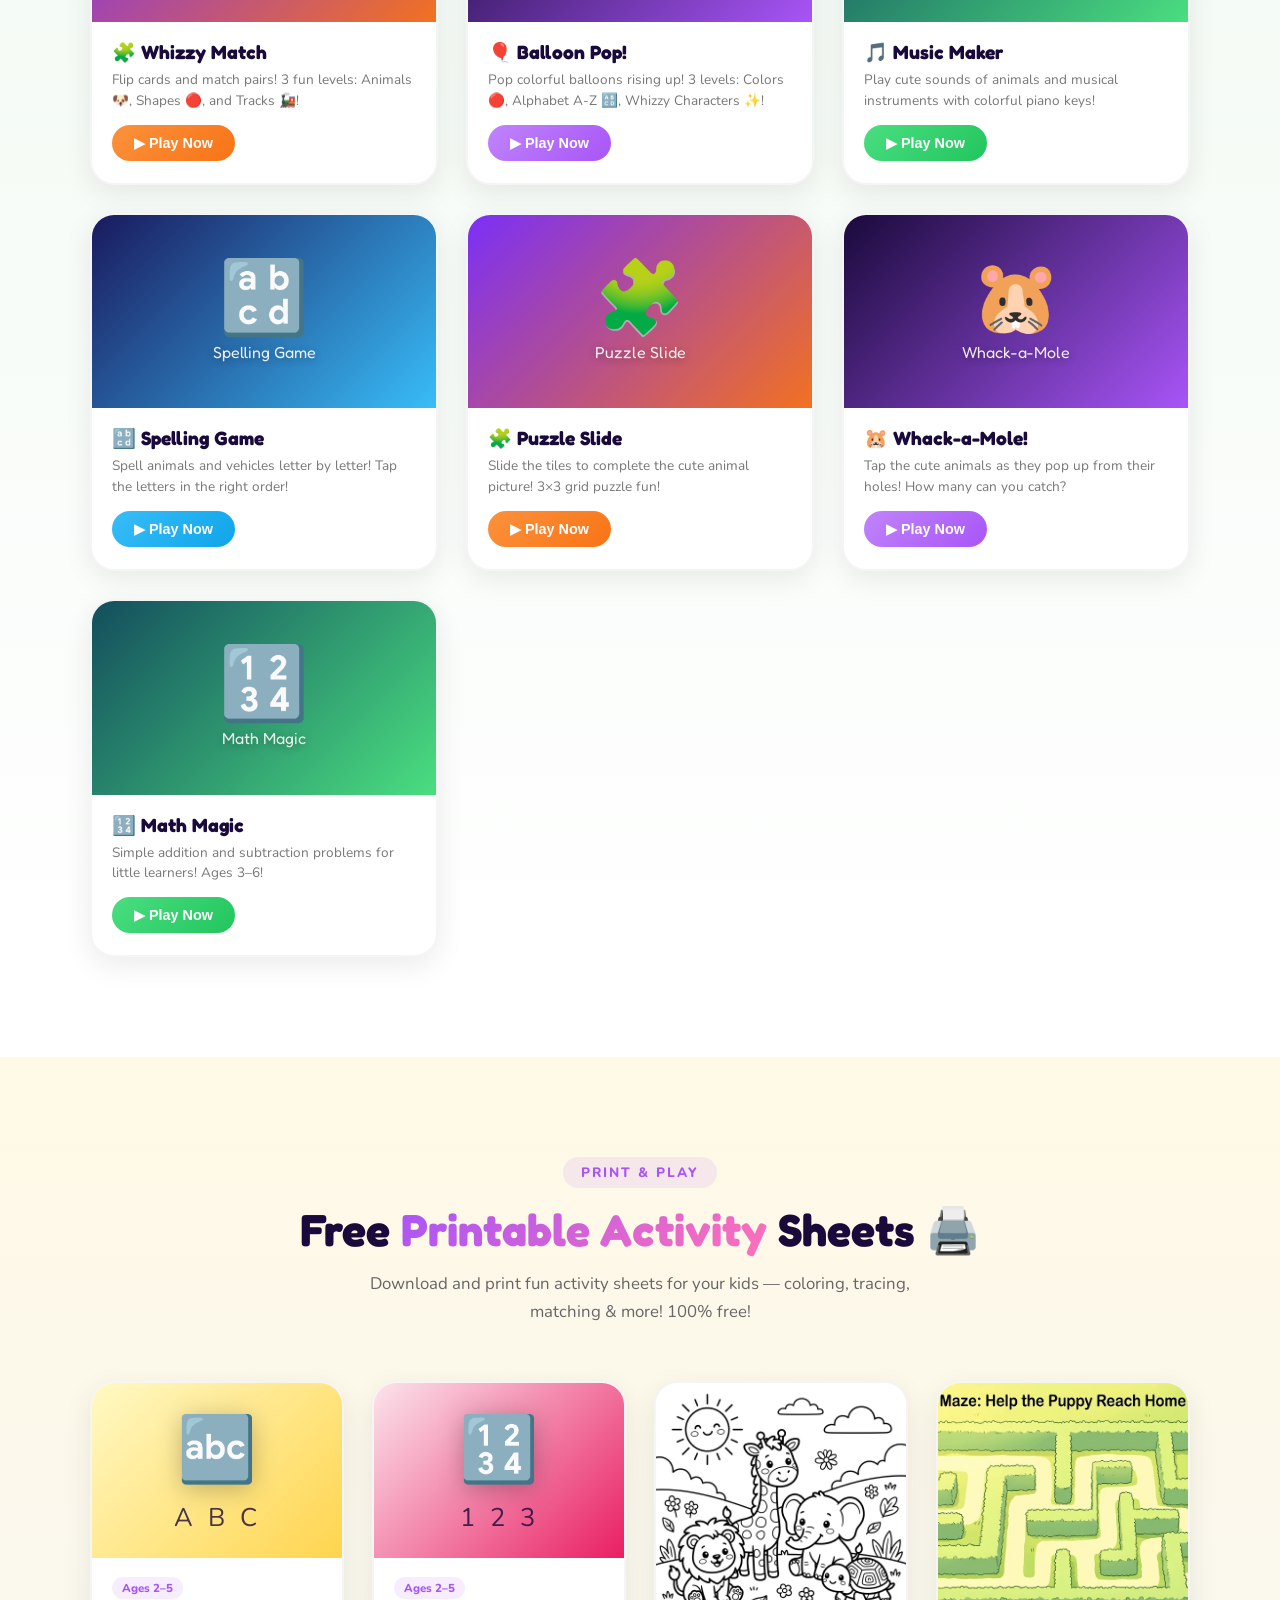
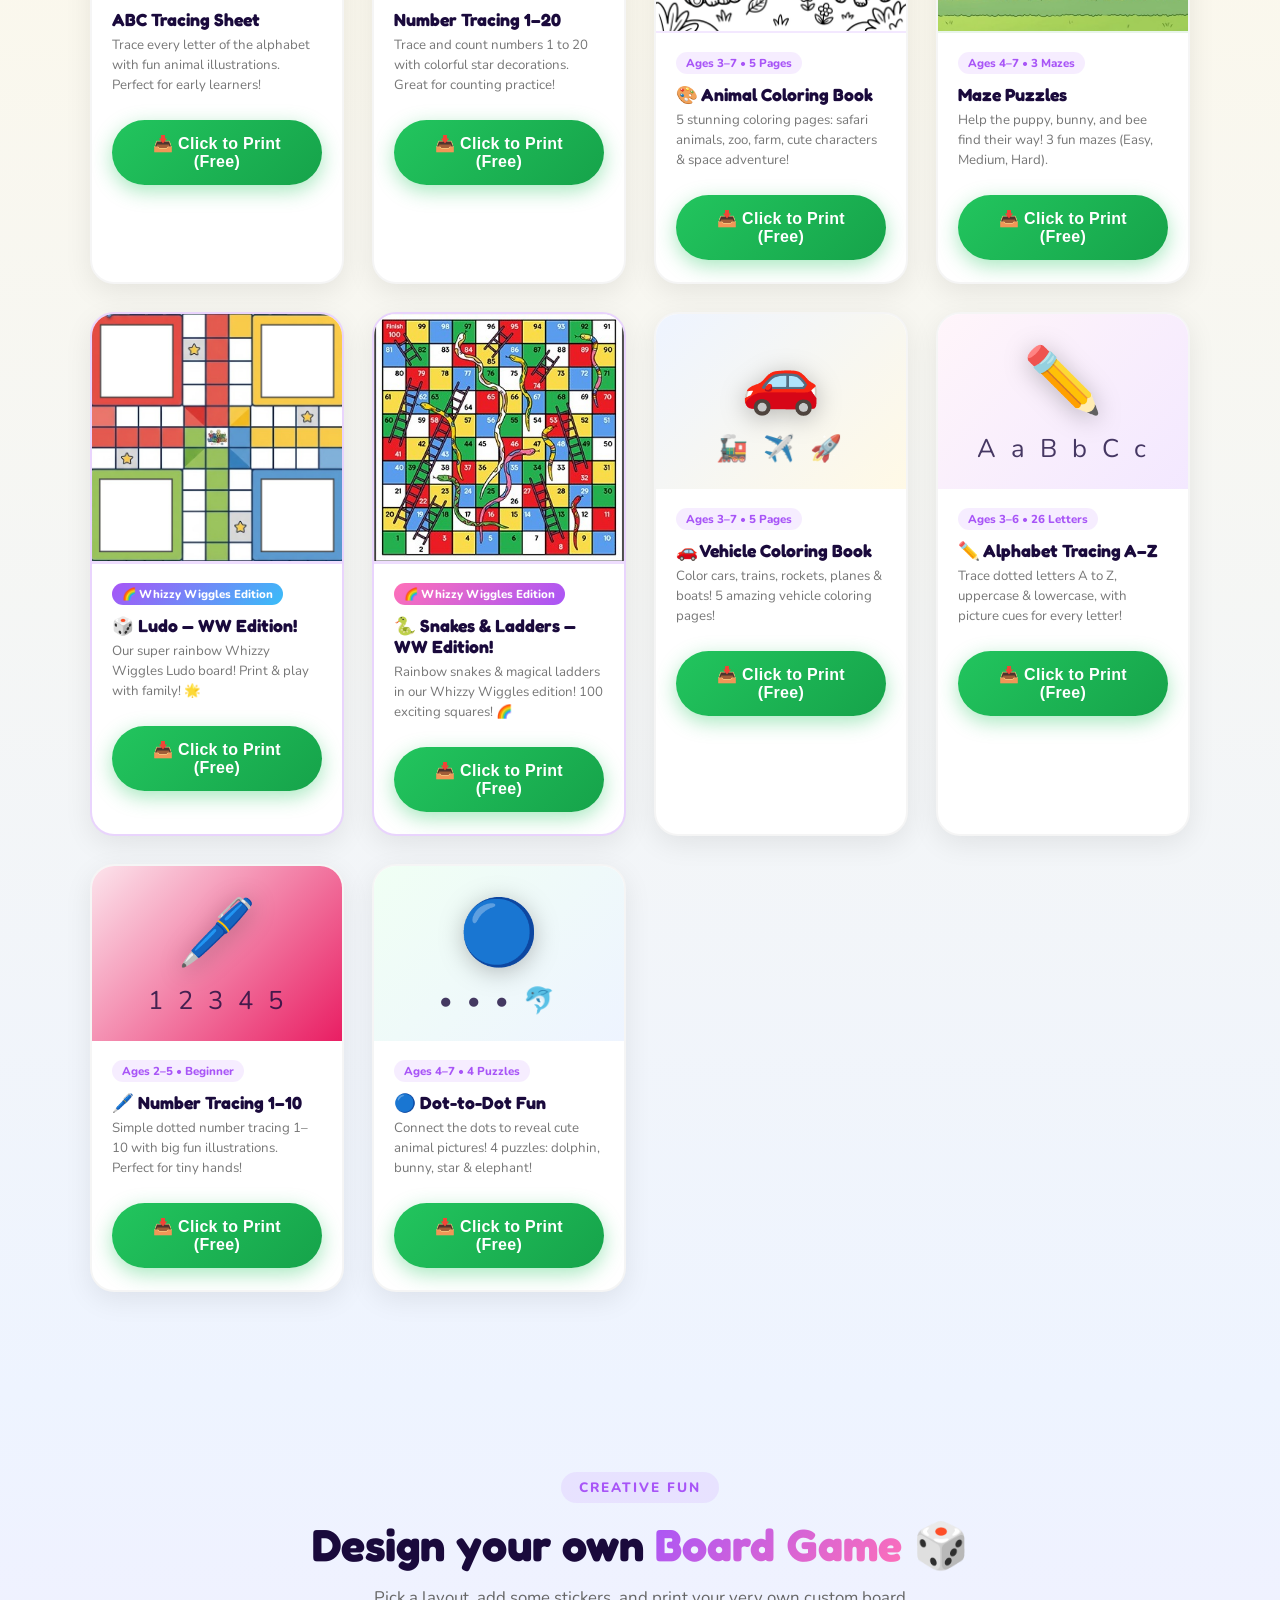
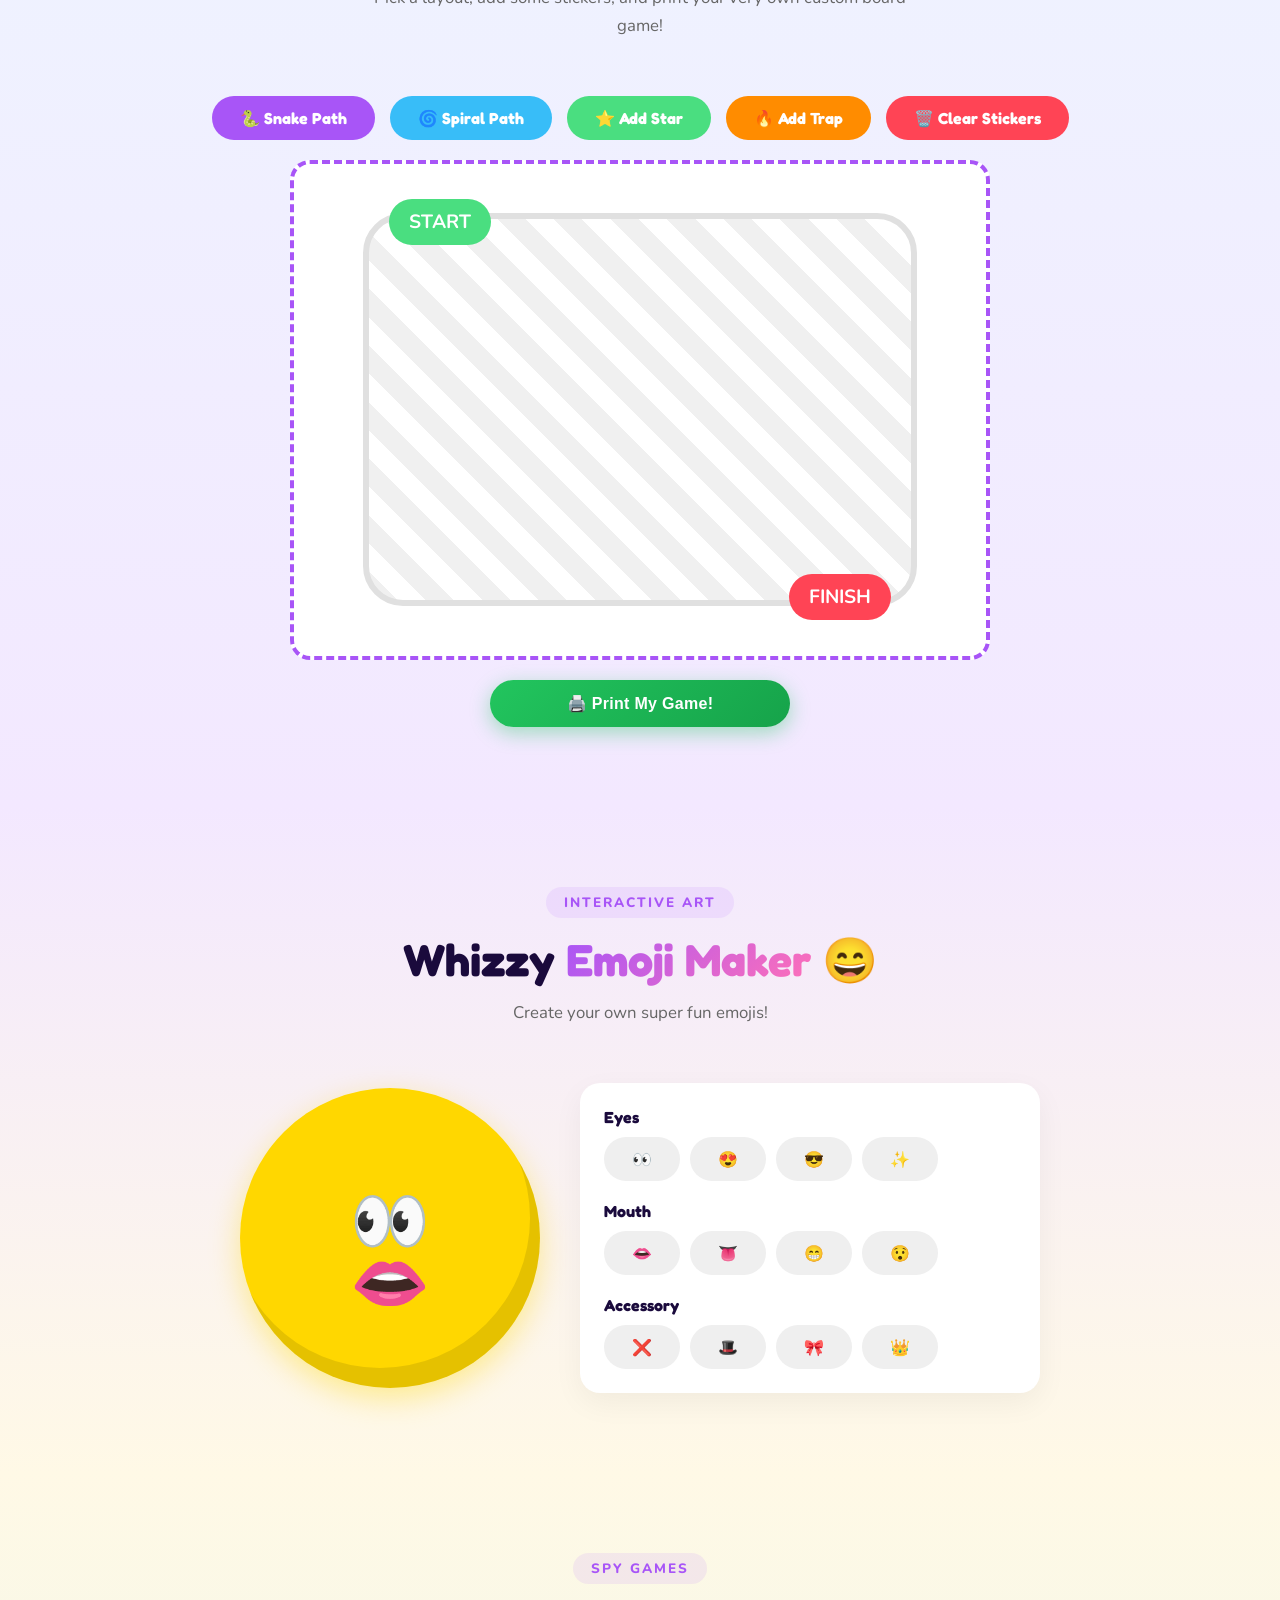
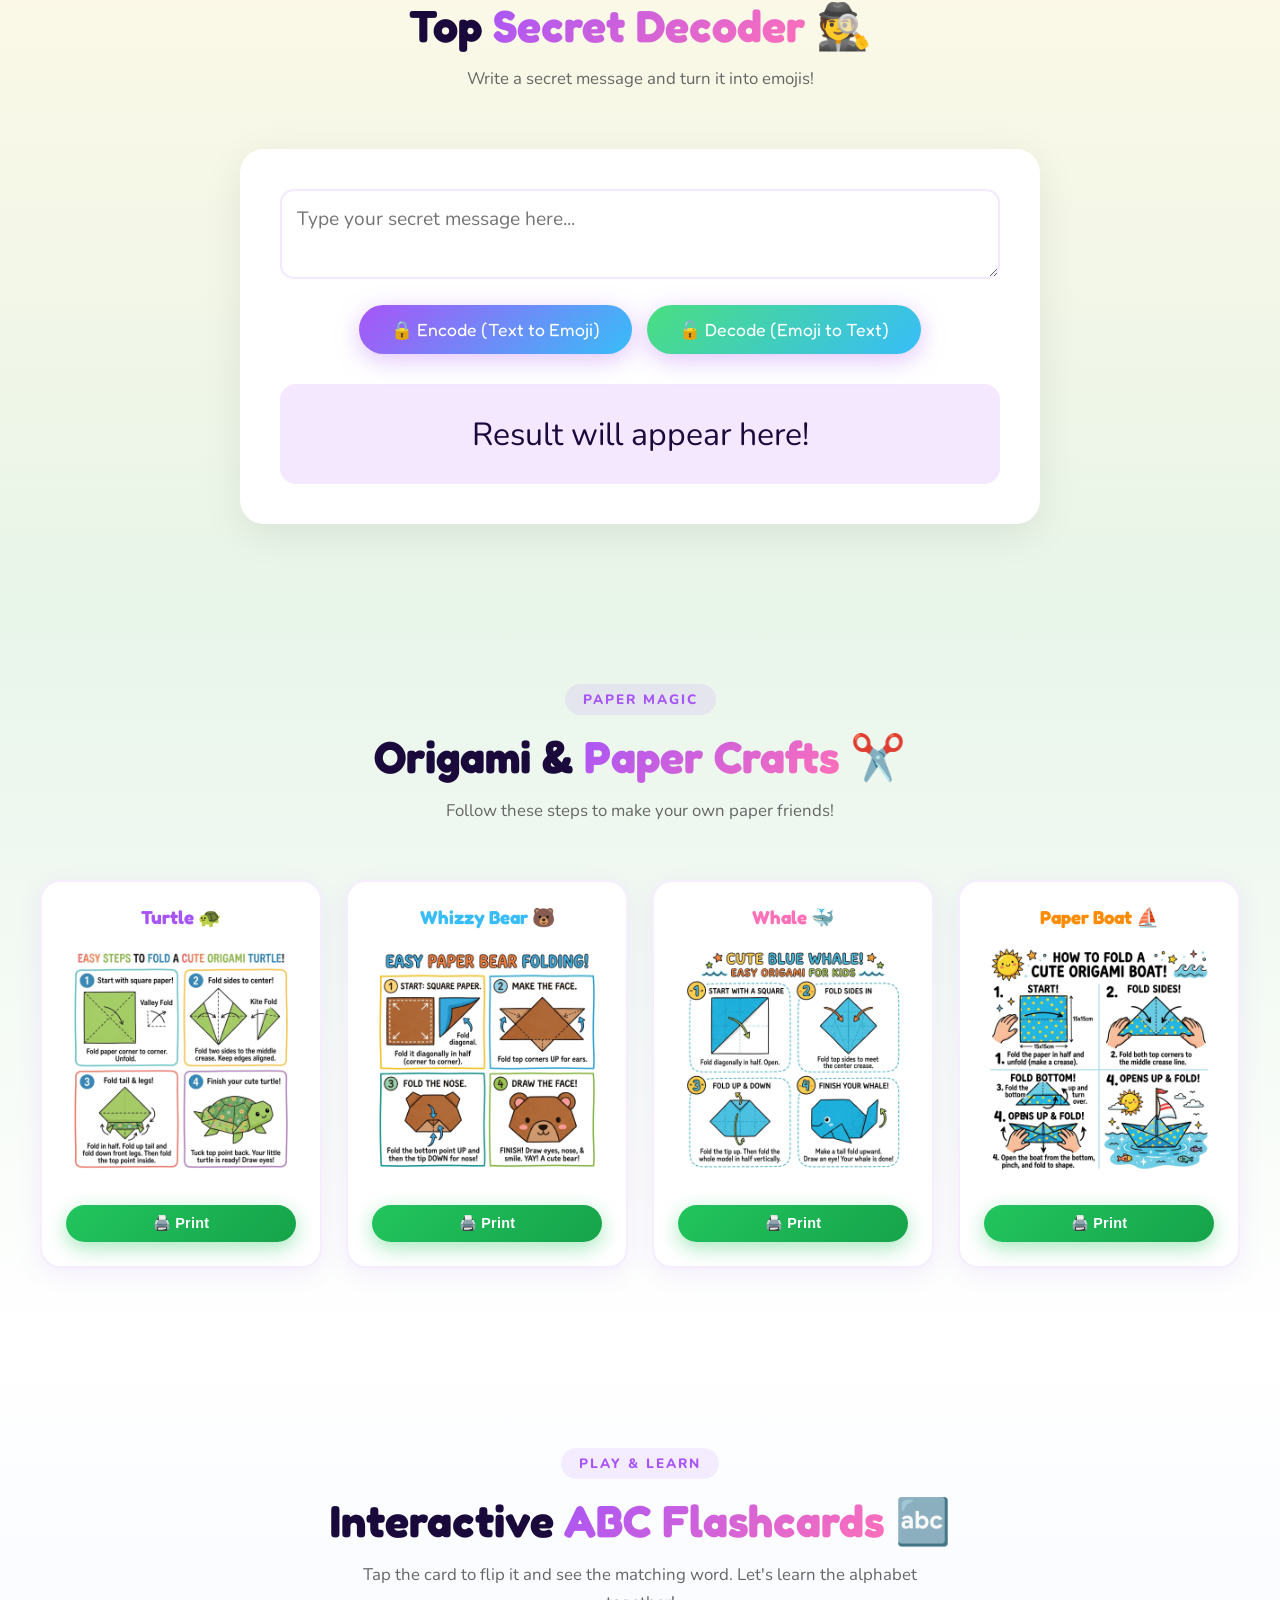
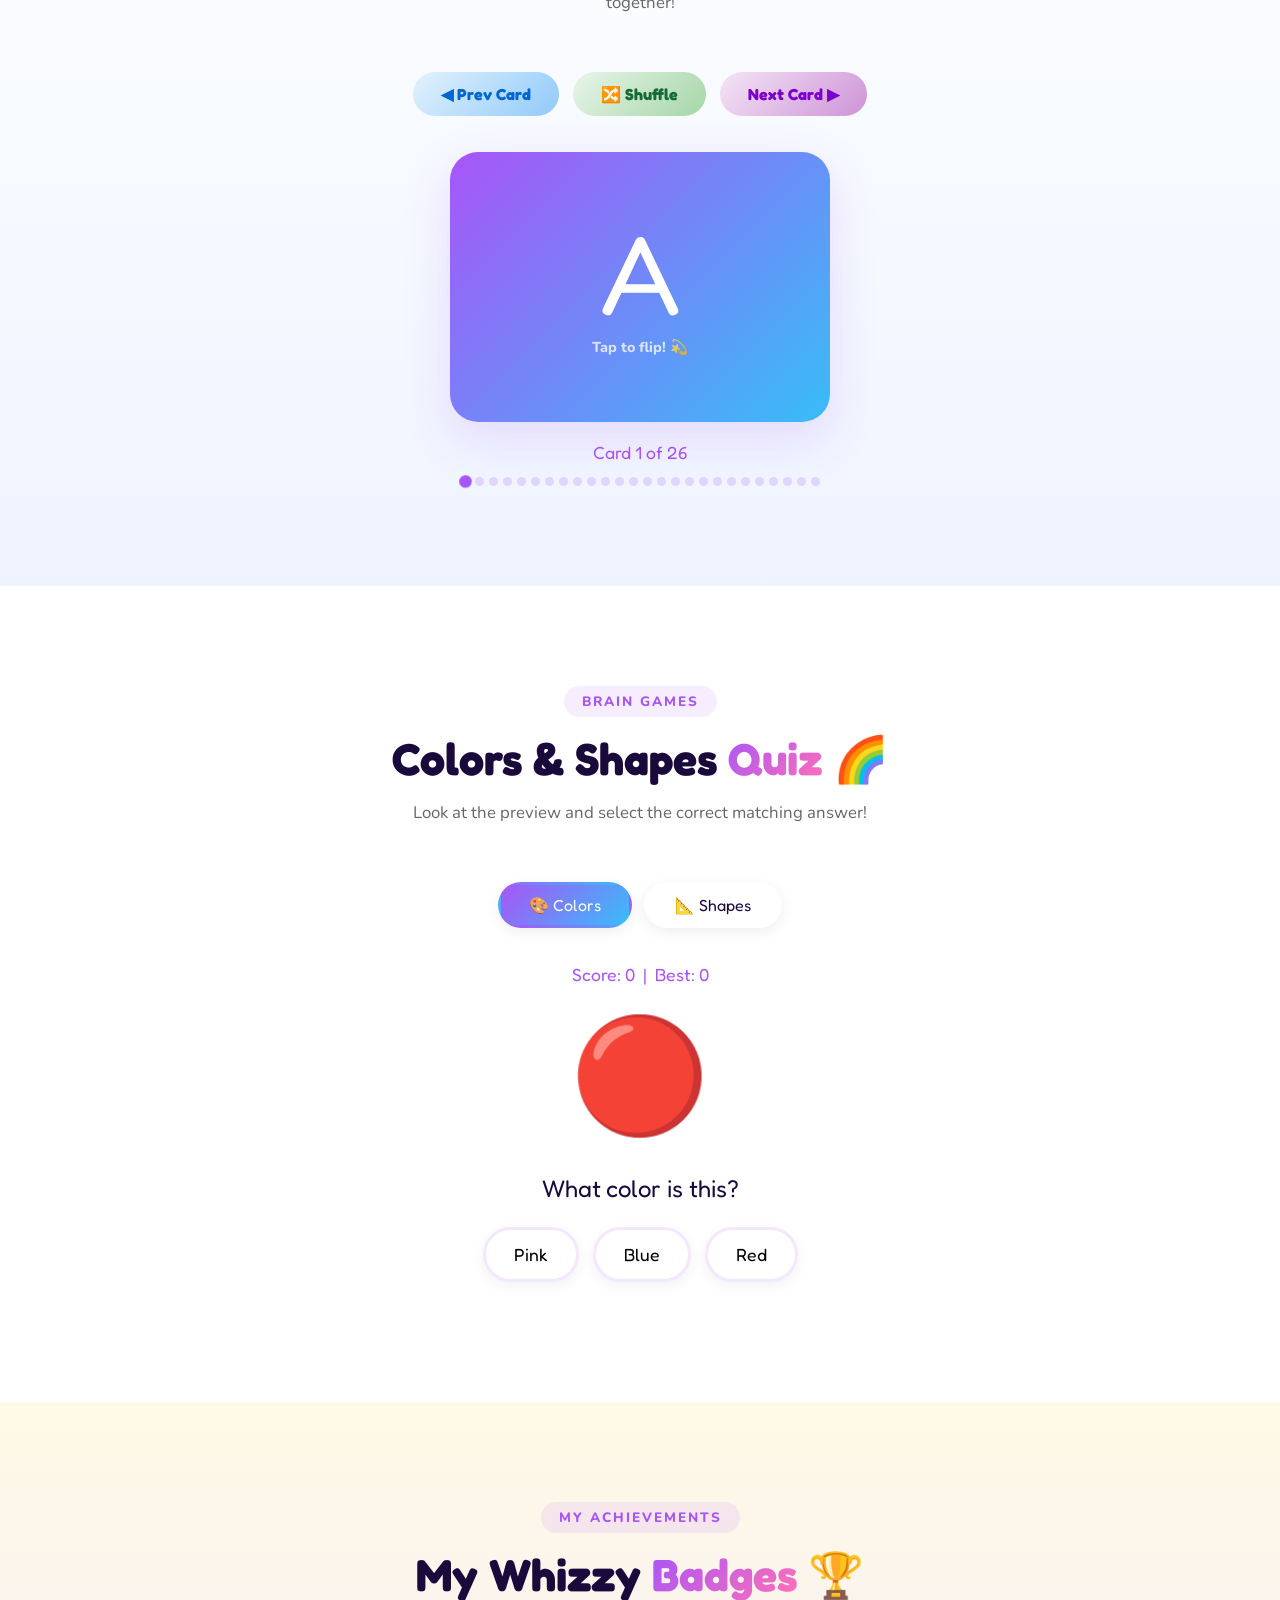
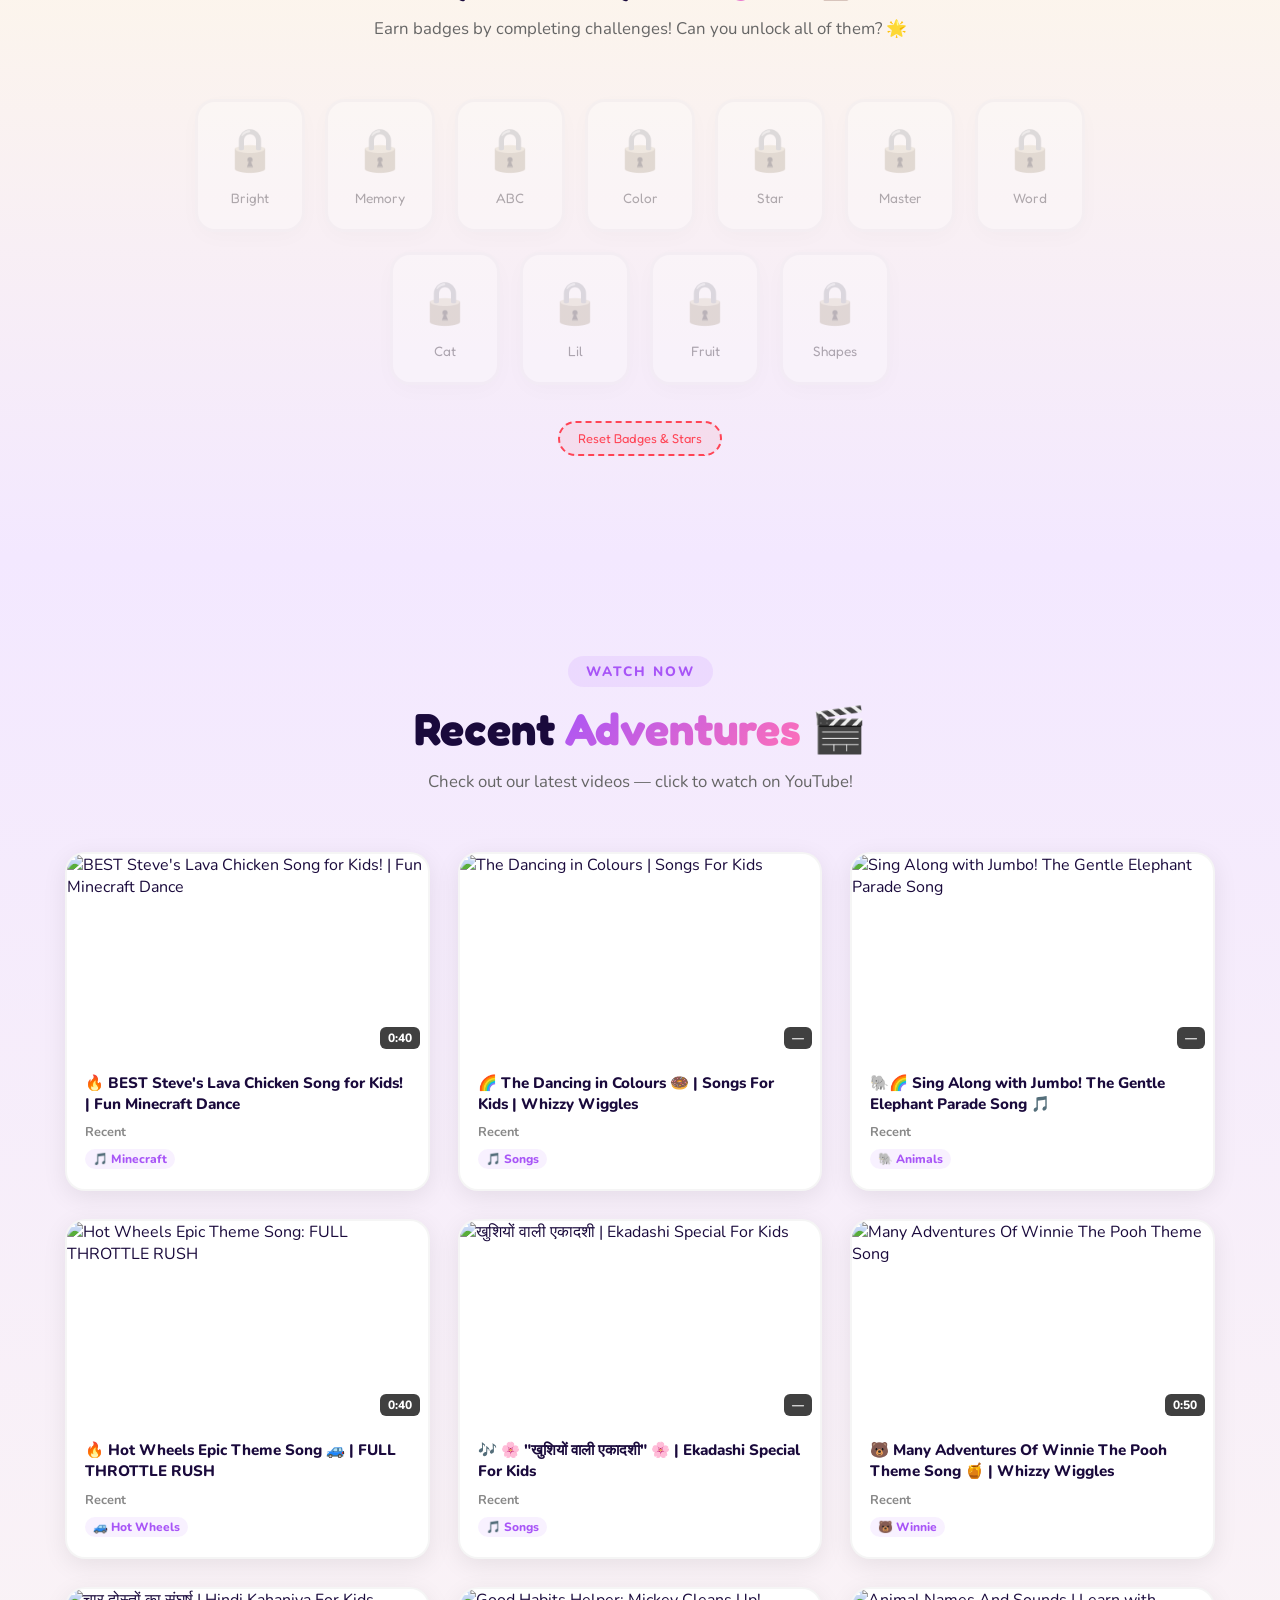
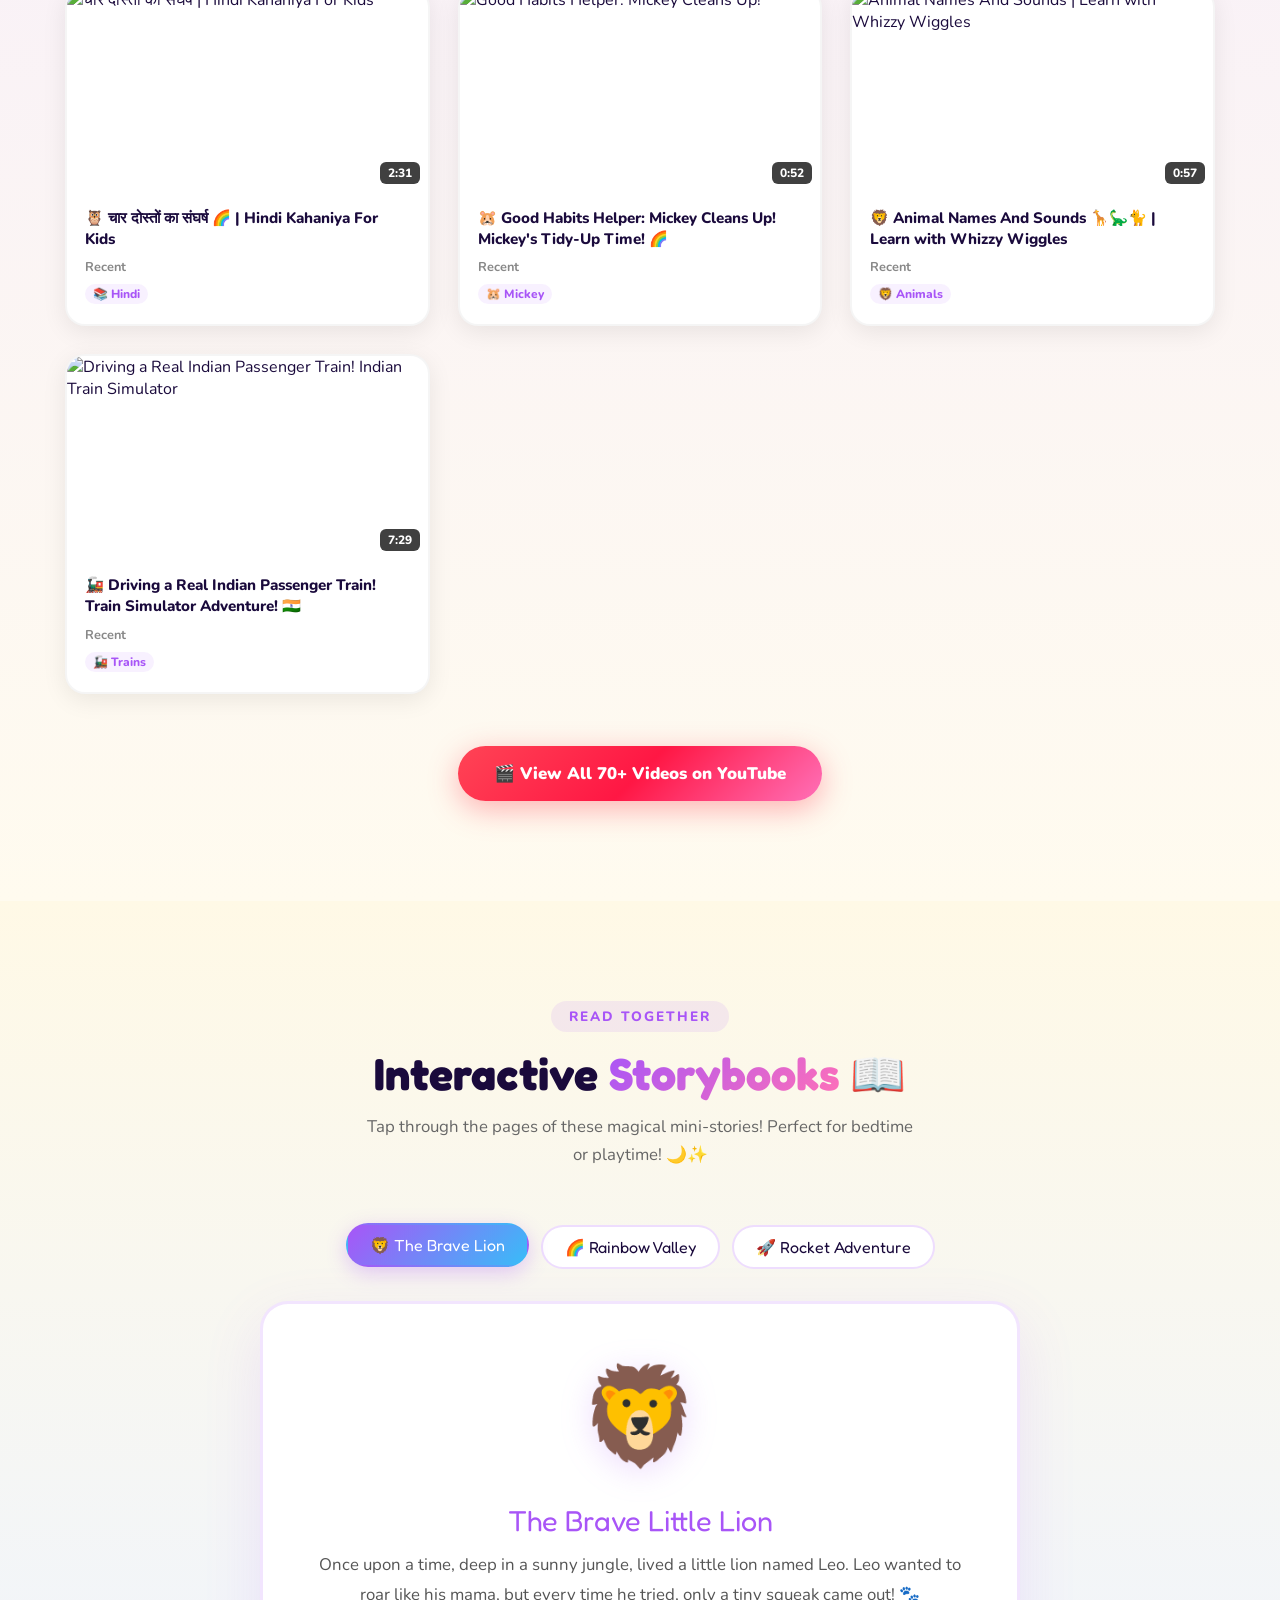
==== commit 1119f9aa: "feat: add favicon assets and update html head tags to include site icons" ====
--- a/whizzywiggles (3).html
+++ b/whizzywiggles (3).html
@@ -7,6 +7,8 @@
   <title>Whizzy Wiggles 🌈 – The Happiest Place for Kids to Learn, Play & Imagine!</title>
   <meta name="description"
     content="Welcome to Whizzy Wiggles – fun rhymes, animated storybooks, ABC & 123s, and kids gameplays! Subscribe for fun kids content. The happiest place for toddlers to learn, play, and imagine!" />
+  <link rel="icon" type="image/png" href="images/favicon.png" />
+  <link rel="apple-touch-icon" href="images/favicon.png" />
   <link rel="preconnect" href="https://fonts.googleapis.com" />
   <link rel="preconnect" href="https://fonts.gstatic.com" crossorigin />
   <link href="https://fonts.googleapis.com/css2?family=Fredoka+One&family=Nunito:wght@400;600;700;800;900&display=swap"
